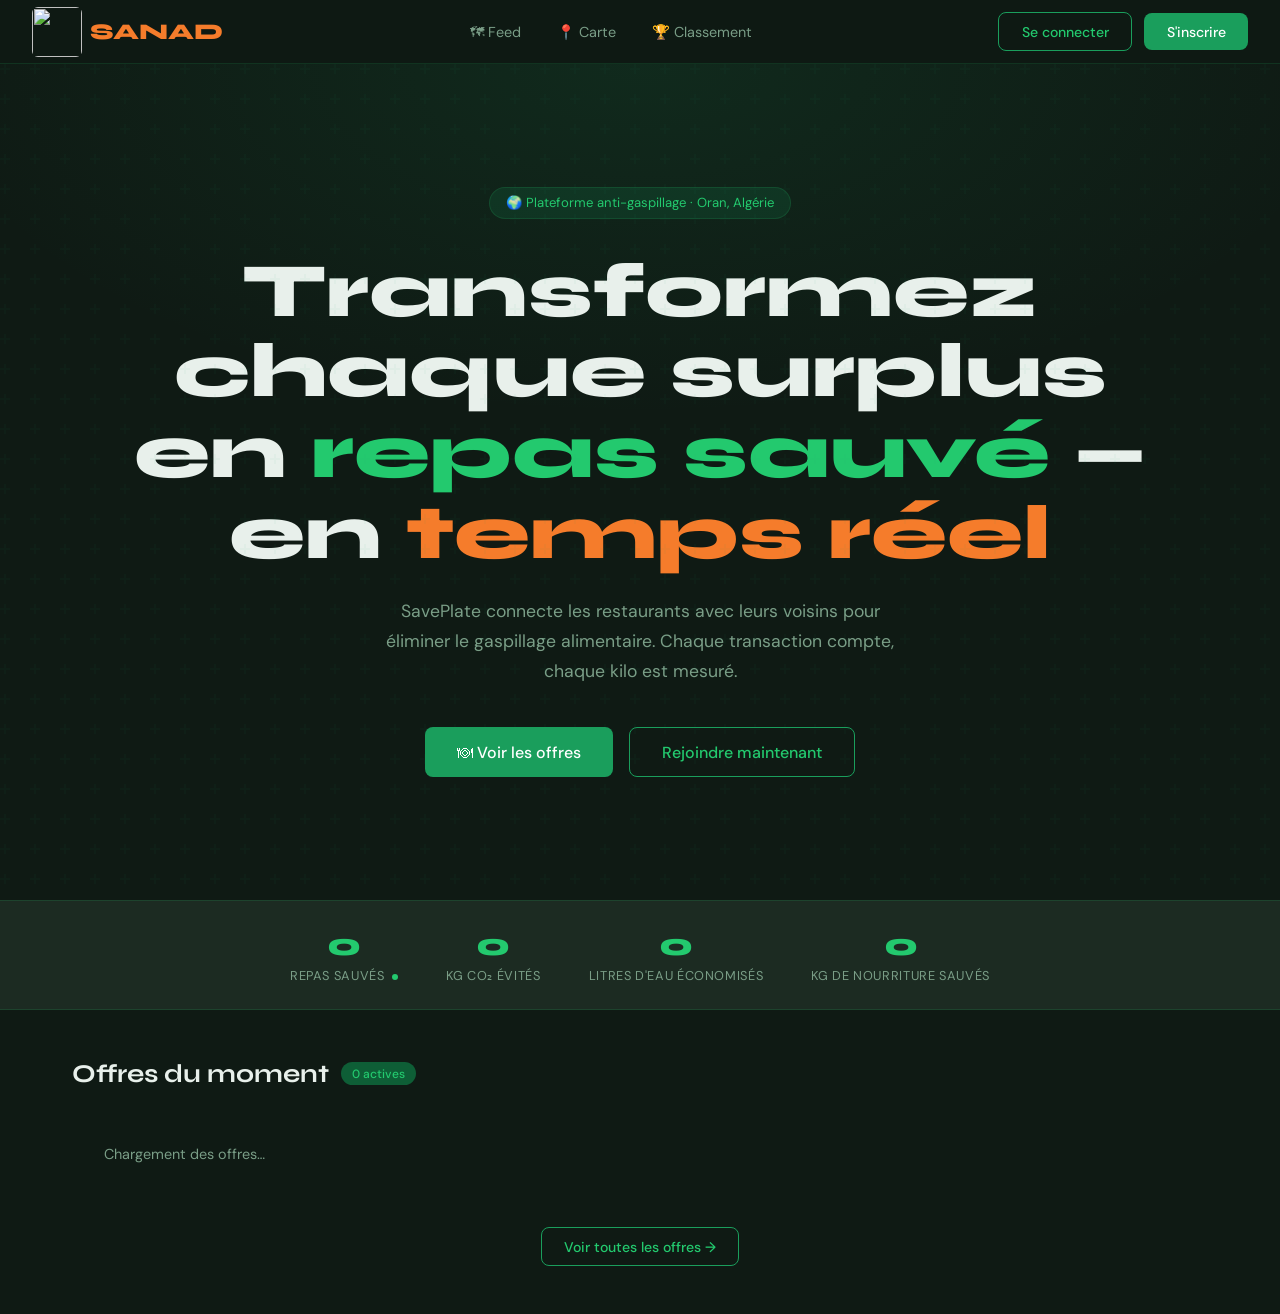
==== sanad front back/core/templates/index.html @ 3c90098c "Fixed login-page home-page reservations and identity" ====
<!DOCTYPE html>
<html lang="fr">
<head>
<meta charset="UTF-8">
<meta name="viewport" content="width=device-width, initial-scale=1.0">
<title>SANAD — Zéro Gaspillage Alimentaire</title>
<link rel="preconnect" href="https://fonts.googleapis.com">
<link href="https://fonts.googleapis.com/css2?family=Syne:wght@400;600;700;800&family=DM+Sans:ital,wght@0,300;0,400;0,500;1,300&display=swap" rel="stylesheet">
<link rel="stylesheet" href="https://unpkg.com/leaflet@1.9.4/dist/leaflet.css"/>
<script src="https://unpkg.com/leaflet@1.9.4/dist/leaflet.js"></script>

<script>
    // Force all fetch/API calls to point to Django's port instead of Live Server!
    const originalFetch = window.fetch;
    window.fetch = function(url, options) {
        if (typeof url === 'string' && url.includes(':5500')) {
            url = url.replace(':5500', ':8000');
        } else if (typeof url === 'string' && url.startsWith('/api/')) {
            url = `http://127.0.0.1:8000${url}`;
        }
        return originalFetch(url, options);
    };
</script>

<style>
:root {
  --green: #1a9e5c;
  --green-light: #23c96e;
  --green-dim: #0e5e36;
  --orange: #f57c2b;
  --orange-light: #ff9a47;
  --cream: #faf6f0;
  --dark: #0f1a14;
  --dark2: #162019;
  --card: #1c2b22;
  --card2: #223029;
  --border: rgba(35,201,110,0.15);
  --text: #e8f0eb;
  --text-dim: #7a9e87;
  --red: #e84d4d;
  --yellow: #f5c842;
  --radius: 14px;
  --shadow: 0 8px 32px rgba(0,0,0,0.35);
}

* { margin:0; padding:0; box-sizing:border-box; }
html { scroll-behavior:smooth; }
body {
  font-family: 'DM Sans', sans-serif;
  background: var(--dark);
  color: var(--text);
  min-height: 100vh;
  overflow-x: hidden;
}

/* ── LOADING ── */
#loading-screen {
  position:fixed; inset:0; background:var(--dark);
  display:flex; flex-direction:column; align-items:center; justify-content:center;
  z-index:9999; transition: opacity 0.5s;
}
.loading-logo { font-family:'Syne',sans-serif; font-size:3rem; font-weight:800; color:var(--green-light); margin-bottom:1rem; }
.loading-bar { width:200px; height:3px; background:var(--card2); border-radius:3px; overflow:hidden; }
.loading-fill { height:100%; background:var(--green-light); width:0; animation: loadfill 2s ease forwards; }
@keyframes loadfill { to { width:100%; } }

/* ── LAYOUT ── */
#app { display:flex; flex-direction:column; min-height:100vh; }
nav {
  position:sticky; top:0; z-index:100;
  background: rgba(15,26,20,0.92);
  backdrop-filter: blur(12px);
  border-bottom: 1px solid var(--border);
  padding: 0 2rem;
  display:flex; align-items:center; justify-content:space-between; height:64px;
}
.nav-logo { font-family:'Syne',sans-serif; font-size:1.4rem; font-weight:800; color:var(--green-light); display:flex; align-items:center; gap:.5rem; cursor:pointer; }
.nav-logo span { color:var(--orange); }
.nav-links { display:flex; gap:.25rem; }
.nav-link {
  padding:.5rem 1rem; border-radius:8px; cursor:pointer; font-size:.9rem;
  color:var(--text-dim); transition:all .2s; border:none; background:none;
  font-family:'DM Sans',sans-serif;
}
.nav-link:hover, .nav-link.active { background:var(--card); color:var(--text); }
.nav-actions { display:flex; gap:.75rem; align-items:center; }
.btn { padding:.6rem 1.4rem; border-radius:8px; cursor:pointer; font-size:.88rem; font-weight:500; border:none; transition:all .2s; font-family:'DM Sans',sans-serif; }
.btn-primary { background:var(--green); color:#fff; }
.btn-primary:hover { background:var(--green-light); transform:translateY(-1px); }
.btn-outline { background:transparent; color:var(--green-light); border:1.5px solid var(--green); }
.btn-outline:hover { background:var(--green); color:#fff; }
.btn-orange { background:var(--orange); color:#fff; }
.btn-orange:hover { background:var(--orange-light); }
.btn-danger { background:var(--red); color:#fff; }
.btn-sm { padding:.4rem .9rem; font-size:.82rem; }

main { flex:1; }
.page { display:none; }
.page.active { display:block; }

/* ── HERO ── */
.hero {
  min-height: calc(100vh - 64px);
  display:grid; place-items:center; text-align:center; padding:4rem 2rem;
  background: radial-gradient(ellipse 80% 60% at 50% 0%, rgba(26,158,92,0.12) 0%, transparent 70%);
  position:relative; overflow:hidden;
}
.hero::before {
  content:''; position:absolute; inset:0;
  background: url("data:image/svg+xml,%3Csvg width='60' height='60' viewBox='0 0 60 60' xmlns='http://www.w3.org/2000/svg'%3E%3Cg fill='none' fill-rule='evenodd'%3E%3Cg fill='%231a9e5c' fill-opacity='0.04'%3E%3Cpath d='M36 34v-4h-2v4h-4v2h4v4h2v-4h4v-2h-4zm0-30V0h-2v4h-4v2h4v4h2V6h4V4h-4zM6 34v-4H4v4H0v2h4v4h2v-4h4v-2H6zM6 4V0H4v4H0v2h4v4h2V6h4V4H6z'/%3E%3C/g%3E%3C/g%3E%3C/svg%3E");
}
.hero-badge {
  display:inline-flex; align-items:center; gap:.5rem;
  background:rgba(26,158,92,0.15); border:1px solid var(--border);
  padding:.4rem 1rem; border-radius:99px; font-size:.82rem; color:var(--green-light);
  margin-bottom:2rem; animation: fadeUp .6s ease;
}
.hero h1 {
  font-family:'Syne',sans-serif; font-size:clamp(2.5rem, 6vw, 5rem);
  font-weight:800; line-height:1.05; margin-bottom:1.5rem;
  animation: fadeUp .7s ease;
}
.hero h1 em { color:var(--green-light); font-style:normal; }
.hero h1 .orange { color:var(--orange); }
.hero p {
  font-size:1.1rem; color:var(--text-dim); max-width:520px; margin:0 auto 2.5rem;
  line-height:1.7; animation: fadeUp .8s ease;
}
.hero-cta { display:flex; gap:1rem; justify-content:center; flex-wrap:wrap; animation: fadeUp .9s ease; }

/* Impact counter strip */
.impact-strip {
  background:var(--card); border-top:1px solid var(--border); border-bottom:1px solid var(--border);
  padding:1.5rem 2rem; display:flex; justify-content:center; gap:3rem; flex-wrap:wrap;
}
.impact-item { text-align:center; }
.impact-num {
  font-family:'Syne',sans-serif; font-size:2rem; font-weight:800;
  color:var(--green-light); display:block;
  transition: all .4s ease;
}
.impact-label { font-size:.8rem; color:var(--text-dim); text-transform:uppercase; letter-spacing:.05em; }
.impact-item .live-dot {
  display:inline-block; width:6px; height:6px; border-radius:50%;
  background:var(--green-light); margin-left:4px; vertical-align:middle;
  animation: pulse 1.5s infinite;
}
@keyframes pulse { 0%,100%{opacity:1;transform:scale(1)} 50%{opacity:.4;transform:scale(1.5)} }

/* ── CARDS ── */
.section { padding:3rem 2rem; max-width:1200px; margin:0 auto; }
.section-title {
  font-family:'Syne',sans-serif; font-size:1.6rem; font-weight:700;
  margin-bottom:1.5rem; display:flex; align-items:center; gap:.75rem;
}
.section-title .badge {
  font-size:.75rem; background:var(--green-dim); color:var(--green-light);
  padding:.2rem .7rem; border-radius:99px; font-family:'DM Sans',sans-serif; font-weight:500;
}
.grid { display:grid; grid-template-columns: repeat(auto-fill, minmax(300px, 1fr)); gap:1.25rem; }

.offer-card {
  background:var(--card); border:1px solid var(--border); border-radius:var(--radius);
  overflow:hidden; transition:transform .2s, box-shadow .2s; cursor:pointer;
  position:relative;
}
.offer-card:hover { transform:translateY(-3px); box-shadow:var(--shadow); }
.offer-card-img {
  height:160px; background:linear-gradient(135deg, var(--green-dim), var(--dark2));
  display:flex; align-items:center; justify-content:center; font-size:3rem; position:relative;
}
.offer-card-img img { width:100%; height:100%; object-fit:cover; }
.discount-badge {
  position:absolute; top:10px; right:10px;
  background:var(--orange); color:#fff;
  font-family:'Syne',sans-serif; font-weight:700; font-size:.85rem;
  padding:.3rem .65rem; border-radius:8px;
}
.urgency-badge {
  position:absolute; top:10px; left:10px;
  background:rgba(15,26,20,.85); backdrop-filter:blur(8px);
  color:var(--yellow); font-size:.78rem; font-weight:500;
  padding:.25rem .6rem; border-radius:6px; display:flex; align-items:center; gap:.3rem;
}
.offer-card-body { padding:1rem; }
.offer-card-title { font-family:'Syne',sans-serif; font-size:1rem; font-weight:700; margin-bottom:.25rem; }
.offer-card-resto { font-size:.82rem; color:var(--text-dim); margin-bottom:.75rem; }
.offer-card-footer { display:flex; align-items:center; justify-content:space-between; }
.price-block { display:flex; align-items:baseline; gap:.5rem; }
.price-current { font-family:'Syne',sans-serif; font-size:1.2rem; font-weight:700; color:var(--green-light); }
.price-orig { font-size:.85rem; color:var(--text-dim); text-decoration:line-through; }
.qty-badge { font-size:.78rem; background:rgba(26,158,92,.15); color:var(--green-light); padding:.2rem .6rem; border-radius:6px; }

/* ── MAP ── */
#map-container { height:450px; border-radius:var(--radius); overflow:hidden; border:1px solid var(--border); }
#map { height:100%; }

/* ── FORMS ── */
.form-card {
  background:var(--card); border:1px solid var(--border); border-radius:var(--radius);
  padding:2rem; max-width:480px; margin:0 auto;
}
.form-title { font-family:'Syne',sans-serif; font-size:1.4rem; font-weight:700; margin-bottom:1.5rem; text-align:center; }
.form-group { margin-bottom:1.1rem; }
.form-group label { display:block; font-size:.85rem; color:var(--text-dim); margin-bottom:.4rem; font-weight:500; }
.form-group input, .form-group select, .form-group textarea {
  width:100%; padding:.75rem 1rem; border-radius:8px;
  background:var(--dark2); border:1.5px solid var(--border);
  color:var(--text); font-size:.9rem; font-family:'DM Sans',sans-serif;
  transition:border .2s; outline:none;
}
.form-group input:focus, .form-group select:focus, .form-group textarea:focus {
  border-color:var(--green);
}
.form-row { display:grid; grid-template-columns:1fr 1fr; gap:1rem; }
.form-tabs { display:flex; background:var(--dark2); border-radius:10px; padding:4px; margin-bottom:1.5rem; }
.form-tab { flex:1; text-align:center; padding:.6rem; border-radius:7px; cursor:pointer; font-size:.88rem; transition:all .2s; }
.form-tab.active { background:var(--green); color:#fff; font-weight:600; }
.form-error { color:var(--red); font-size:.82rem; margin-top:.4rem; }
.form-success { color:var(--green-light); font-size:.85rem; text-align:center; padding:.75rem; background:rgba(26,158,92,.1); border-radius:8px; margin-bottom:1rem; }

/* ── DASHBOARD ── */
.dashboard-grid { display:grid; grid-template-columns:280px 1fr; gap:1.5rem; max-width:1200px; margin:0 auto; padding:2rem; }
.sidebar { background:var(--card); border:1px solid var(--border); border-radius:var(--radius); padding:1.5rem; height:fit-content; display:flex; flex-direction:column; gap:.75rem; }
.sidebar-title { font-family:'Syne',sans-serif; font-size:1.1rem; font-weight:700; margin-bottom:1.25rem; }
.sidebar-nav { display:flex; flex-direction:column; gap:.25rem; }
.sidebar-item {
  padding:.65rem 1rem; border-radius:8px; cursor:pointer; font-size:.88rem;
  color:var(--text-dim); display:flex; align-items:center; gap:.75rem; transition:all .2s;
}
.sidebar-item:hover, .sidebar-item.active { background:rgba(26,158,92,.12); color:var(--green-light); }
.stat-grid { display:grid; grid-template-columns:repeat(2,1fr); gap:1rem; margin-bottom:1.5rem; }
.stat-card { background:var(--card); border:1px solid var(--border); border-radius:var(--radius); padding:1.25rem; }
.stat-val { font-family:'Syne',sans-serif; font-size:1.8rem; font-weight:800; color:var(--green-light); }
.stat-label { font-size:.82rem; color:var(--text-dim); margin-top:.25rem; }
.stat-card.orange .stat-val { color:var(--orange); }
.stat-card.yellow .stat-val { color:var(--yellow); }
.stat-card.red .stat-val { color:var(--red); }

/* Tables */
.table-wrap { background:var(--card); border:1px solid var(--border); border-radius:var(--radius); overflow:hidden; }
table { width:100%; border-collapse:collapse; }
th { padding:.85rem 1rem; text-align:left; font-size:.8rem; text-transform:uppercase; letter-spacing:.06em; color:var(--text-dim); background:var(--card2); border-bottom:1px solid var(--border); font-weight:600; }
td { padding:.85rem 1rem; font-size:.9rem; border-bottom:1px solid rgba(255,255,255,.04); }
tr:last-child td { border:none; }
tr:hover td { background:rgba(255,255,255,.02); }

/* Predictions */
.prediction-card { background:var(--card2); border:1px solid var(--border); border-radius:10px; padding:1rem; display:flex; align-items:center; gap:1rem; margin-bottom:.75rem; }
.risk-badge { padding:.3rem .75rem; border-radius:99px; font-size:.78rem; font-weight:600; text-transform:uppercase; letter-spacing:.04em; }
.risk-high { background:rgba(232,77,77,.2); color:var(--red); }
.risk-medium { background:rgba(245,200,66,.15); color:var(--yellow); }
.risk-low { background:rgba(26,158,92,.15); color:var(--green-light); }

/* Progress bars */
.progress-bar { height:6px; background:var(--dark2); border-radius:3px; overflow:hidden; }
.progress-fill { height:100%; background:var(--green); border-radius:3px; transition:width .5s ease; }
.progress-fill.orange { background:var(--orange); }

/* Toast */
.toast-container { position:fixed; bottom:2rem; right:2rem; z-index:9998; display:flex; flex-direction:column; gap:.5rem; }
.toast {
  background:var(--card2); border:1px solid var(--border); border-radius:10px;
  padding:.85rem 1.25rem; display:flex; align-items:center; gap:.75rem;
  font-size:.88rem; min-width:280px; box-shadow:var(--shadow);
  animation: slideIn .3s ease;
}
.toast.success { border-color:rgba(26,158,92,.4); }
.toast.error { border-color:rgba(232,77,77,.4); }
.toast-icon { font-size:1.1rem; }
@keyframes slideIn { from{transform:translateX(100%);opacity:0} to{transform:translateX(0);opacity:1} }

/* Status chips */
.chip { display:inline-block; padding:.2rem .65rem; border-radius:99px; font-size:.78rem; font-weight:600; }
.chip-active { background:rgba(26,158,92,.2); color:var(--green-light); }
.chip-saved { background:rgba(35,201,110,.15); color:#5ef59a; }
.chip-expired { background:rgba(232,77,77,.15); color:var(--red); }
.chip-reserved { background:rgba(245,200,66,.15); color:var(--yellow); }

/* Leaderboard */
.leader-row { display:flex; align-items:center; gap:1rem; padding:.85rem 1rem; border-bottom:1px solid rgba(255,255,255,.04); }
.leader-rank { font-family:'Syne',sans-serif; font-size:1.3rem; font-weight:800; width:36px; text-align:center; color:var(--text-dim); }
.leader-rank.gold { color:#ffd700; }
.leader-rank.silver { color:#c0c0c0; }
.leader-rank.bronze { color:#cd7f32; }
.leader-info { flex:1; }
.leader-name { font-weight:600; font-size:.92rem; }
.leader-cuisine { font-size:.8rem; color:var(--text-dim); }
.leader-meals { font-family:'Syne',sans-serif; font-weight:700; color:var(--green-light); }

/* Modals */
.modal-overlay {
  position:fixed; inset:0; background:rgba(0,0,0,.7); backdrop-filter:blur(4px);
  z-index:500; display:none; place-items:center;
}
.modal-overlay.open { display:grid; }
.modal {
  background:var(--card); border:1px solid var(--border); border-radius:var(--radius);
  padding:2rem; max-width:500px; width:90%; max-height:90vh; overflow-y:auto;
  animation: fadeUp .25s ease;
}
.modal-header { display:flex; align-items:center; justify-content:space-between; margin-bottom:1.5rem; }
.modal-title { font-family:'Syne',sans-serif; font-size:1.2rem; font-weight:700; }
.modal-close { background:none; border:none; color:var(--text-dim); cursor:pointer; font-size:1.3rem; line-height:1; }

@keyframes fadeUp { from{opacity:0;transform:translateY(16px)} to{opacity:1;transform:translateY(0)} }

/* Responsive */
@media(max-width:768px) {
  .dashboard-grid { grid-template-columns:1fr; }
  .sidebar { display:none; }
  .form-row { grid-template-columns:1fr; }
  .impact-strip { gap:1.5rem; }
  nav { padding:0 1rem; }
  .nav-links { display:none; }
}

/* Scrollbar */
::-webkit-scrollbar { width:6px; }
::-webkit-scrollbar-track { background:var(--dark2); }
::-webkit-scrollbar-thumb { background:var(--card2); border-radius:3px; }
</style>
</head>
<body>

<!-- Loading -->
<div id="loading-screen">
  <div class="loading-logo" style="display:flex;flex-direction:column;align-items:center;gap:.75rem;">
  <img src="/static/images/logo.png" style="height:150px;width:150px;object-fit:contain;border-radius:16px;">
  <span style="color:var(--orange)">S A N A D</span>
  </div>
  <p style="color:var(--text-dim);margin-bottom:1.5rem;font-size:.9rem;">Chargement de la plateforme…</p>
  <div class="loading-bar"><div class="loading-fill"></div></div>
</div>

<!-- Toast container -->
<div class="toast-container" id="toasts"></div>

<!-- Modals -->
<div class="modal-overlay" id="offer-modal">
  <div class="modal">
    <div class="modal-header">
      <span class="modal-title" id="modal-offer-title">Détail de l'offre</span>
      <button class="modal-close" onclick="closeModal('offer-modal')">✕</button>
    </div>
    <div id="modal-offer-body"></div>
  </div>
</div>

<div id="app">
<nav>
  <div class="nav-logo" onclick="showPage('home')">
  <img src="/static/images/logo.png" style="height:50px;width:50px;object-fit:contain;border-radius:6px;">
    <span>SANAD</span>
  </div>
  <div class="nav-links">
    <button class="nav-link" onclick="showPage('feed')">🗺 Feed</button>
    <button class="nav-link" onclick="showPage('map-page')">📍 Carte</button>
    <button class="nav-link" onclick="showPage('leaderboard-page')">🏆 Classement</button>
  </div>
  <div class="nav-actions" id="nav-actions">
    <button class="btn btn-outline" onclick="showPage('auth')">Se connecter</button>
    <button class="btn btn-primary" onclick="showPage('auth')">S'inscrire</button>
  </div>
</nav>

<main>

<!-- HOME -->
<div class="page active" id="page-home">
  <section class="hero">
    <div>
      <div class="hero-badge">🌍 Plateforme anti-gaspillage · Oran, Algérie</div>
      <h1>Transformez chaque surplus<br>en <em>repas sauvé</em> —<br>en <span class="orange">temps réel</span></h1>
      <p>SavePlate connecte les restaurants avec leurs voisins pour éliminer le gaspillage alimentaire. Chaque transaction compte, chaque kilo est mesuré.</p>
      <div class="hero-cta">
        <button class="btn btn-primary" style="padding:.85rem 2rem;font-size:1rem" onclick="showPage('feed')">🍽 Voir les offres</button>
        <button class="btn btn-outline" style="padding:.85rem 2rem;font-size:1rem" onclick="showPage('auth')">Rejoindre maintenant</button>
      </div>
    </div>
  </section>

  <div class="impact-strip">
    <div class="impact-item">
      <span class="impact-num" id="hero-meals">0</span>
      <span class="impact-label">Repas sauvés <span class="live-dot"></span></span>
    </div>
    <div class="impact-item">
      <span class="impact-num" id="hero-co2">0</span>
      <span class="impact-label">kg CO₂ évités</span>
    </div>
    <div class="impact-item">
      <span class="impact-num" id="hero-water">0</span>
      <span class="impact-label">Litres d'eau économisés</span>
    </div>
    <div class="impact-item">
      <span class="impact-num" id="hero-kg">0</span>
      <span class="impact-label">kg de nourriture sauvés</span>
    </div>
  </div>

  <div class="section">
    <div class="section-title">Offres du moment <span class="badge" id="active-count">0 actives</span></div>
    <div class="grid" id="home-offers-grid">
      <div style="color:var(--text-dim);font-size:.9rem;padding:2rem">Chargement des offres…</div>
    </div>
    <div style="text-align:center;margin-top:2rem">
      <button class="btn btn-outline" onclick="showPage('feed')">Voir toutes les offres →</button>
    </div>
  </div>
</div>

<!-- FEED -->
<div class="page" id="page-feed">
  <div class="section">
    <div class="section-title">🍽 Offres disponibles <span class="badge" id="feed-count">…</span></div>
    <div style="display:flex;gap:1rem;margin-bottom:1.5rem;flex-wrap:wrap">
      <select id="filter-category" class="form-group" style="flex:1;min-width:160px;padding:.6rem 1rem;background:var(--card);border:1px solid var(--border);color:var(--text);border-radius:8px;font-family:'DM Sans',sans-serif" onchange="loadFeed()">
        <option value="">Toutes catégories</option>
        <option>Traditionnel</option>
        <option>Italien</option>
        <option>Fast Food</option>
        <option>Boulangerie</option>
        <option>Vegetarien</option>
      </select>
      <button class="btn btn-outline btn-sm" onclick="loadFeed()">🔄 Actualiser</button>
    </div>
    <div class="grid" id="feed-grid">
      <div style="color:var(--text-dim);padding:2rem">Chargement…</div>
    </div>
  </div>
</div>

<!-- MAP -->
<div class="page" id="page-map-page">
  <div class="section">
    <div class="section-title">📍 Carte des offres en direct</div>
    <div id="map-container"><div id="map"></div></div>
    <p style="color:var(--text-dim);font-size:.82rem;margin-top:.75rem">Cliquez sur un marqueur pour voir les détails de l'offre.</p>
  </div>
</div>

<!-- AUTH -->
<div class="page" id="page-auth">
  <div class="section" style="padding-top:4rem">
    <div class="form-card">
      <div class="form-title">Bienvenue sur SavePlate 🍃</div>
      <div class="form-tabs">
        <div class="form-tab active" id="tab-login" onclick="switchAuthTab('login')">Se connecter</div>
        <div class="form-tab" id="tab-register" onclick="switchAuthTab('register')">S'inscrire</div>
      </div>

      <!-- Login -->
      <div id="auth-login">
        <div id="login-success" class="form-success" style="display:none"></div>
        <div class="form-group">
          <label>Nom d'utilisateur</label>
          <input type="text" id="login-username" placeholder="demo_consumer">
        </div>
        <div class="form-group">
          <label>Mot de passe</label>
          <input type="password" id="login-password" placeholder="••••••••">
        </div>
        <div id="login-error" class="form-error" style="display:none"></div>
        <button class="btn btn-primary" style="width:100%;padding:.85rem;margin-top:.5rem" onclick="doLogin()">Se connecter</button>
        <p style="text-align:center;color:var(--text-dim);font-size:.8rem;margin-top:1rem">
          Démo: <code style="color:var(--green-light)">demo_consumer</code> / <code style="color:var(--green-light)">demo1234</code><br>
          Restaurant: <code style="color:var(--orange)">demo_restaurant</code> / <code style="color:var(--orange)">demo1234</code>
        </p>
      </div>

      <!-- Register -->
      <div id="auth-register" style="display:none">
        <div class="form-tabs" style="margin-bottom:1rem">
          <div class="form-tab active" id="role-consumer" onclick="switchRole('consumer')">🧑 Consommateur</div>
          <div class="form-tab" id="role-restaurant" onclick="switchRole('restaurant')">🏪 Restaurant</div>
        </div>
        <div class="form-row">
          <div class="form-group"><label>Nom d'utilisateur</label><input type="text" id="reg-username"></div>
          <div class="form-group"><label>Email</label><input type="email" id="reg-email"></div>
        </div>
        <div class="form-group"><label>Mot de passe</label><input type="password" id="reg-password"></div>
        <div id="restaurant-fields" style="display:none">
          <div class="form-group"><label>Nom du restaurant</label><input type="text" id="reg-resto-name"></div>
          <div class="form-group"><label>Adresse</label><input type="text" id="reg-address"></div>
          <div class="form-group">
            <label>Type de cuisine</label>
            <select id="reg-cuisine">
              <option>Algérien</option><option>Traditionnel</option><option>Fast Food</option>
              <option>Boulangerie</option><option>Italien</option><option>Fusion</option>
            </select>
          </div>
        </div>
        <div id="reg-error" class="form-error" style="display:none"></div>
        <button class="btn btn-primary" style="width:100%;padding:.85rem;margin-top:.5rem" onclick="doRegister()">Créer mon compte</button>
      </div>
    </div>
  </div>
</div>

<!-- DASHBOARD (shared, content changes by role) -->
<div class="page" id="page-dashboard">
  <div class="dashboard-grid">
    <div class="sidebar">
      <div class="sidebar-title" id="sidebar-user-name">Mon espace</div>
      <div id="sidebar-role-badge" style="font-size:.78rem;color:var(--text-dim);margin-bottom:1.25rem"></div>
      <nav class="sidebar-nav" id="sidebar-nav" style="background:var(--card2);border-radius:10px;padding:.5rem;margin-bottom:.75rem;"></nav>
      <button class="btn btn-outline btn-sm" style="width:100%; margin-top:.5rem" onclick="doLogout()">Se déconnecter</button>
    </div>
    <div id="dashboard-content"></div>
  </div>
</div>

<!-- LEADERBOARD -->
<div class="page" id="page-leaderboard-page">
  <div class="section">
    <div class="section-title">🏆 Classement des restaurants</div>
    <p style="color:var(--text-dim);margin-bottom:1.5rem;font-size:.9rem">Les restaurants qui sauvent le plus de repas cette semaine.</p>
    <div class="table-wrap" id="leaderboard-list">
      <div style="padding:2rem;color:var(--text-dim)">Chargement…</div>
    </div>
  </div>
</div>

</main>
</div>

<script>
// ── State ────────────────────────────────────────────────────────────
const API = '/api';
let state = {
  token: localStorage.getItem('sp_token'),
  user: (() => { try { return JSON.parse(localStorage.getItem('sp_user') || 'null'); } catch(e) { localStorage.removeItem('sp_user'); return null; } })(),
  offers: [],
  map: null,
  ws_impact: null,
  currentDashboardSection: null,
};

// ── Init ─────────────────────────────────────────────────────────────
window.addEventListener('DOMContentLoaded', async () => {
  setTimeout(() => {
    document.getElementById('loading-screen').style.opacity = '0';
    setTimeout(() => document.getElementById('loading-screen').remove(), 500);
  }, 1400);

  await seedIfNeeded();
  await loadGlobalImpact();
  await loadHomeOffers();
  connectWebSocket();
  updateNavForAuth();

  if (state.token && state.user) {
    updateNavForAuth();
  }
});

async function seedIfNeeded() {
  try {
    const r = await fetch(`${API}/seed/`, {method:'POST'});
  } catch(e) {}
}

// ── Routing ──────────────────────────────────────────────────────────
function showPage(name) {
  document.querySelectorAll('.page').forEach(p => p.classList.remove('active'));
  document.querySelectorAll('.nav-link').forEach(l => l.classList.remove('active'));
  document.getElementById(`page-${name}`).classList.add('active');
  const btn = document.querySelector(`.nav-link[onclick*="${name}"]`);
  if (btn) btn.classList.add('active');

  if (name === 'feed') loadFeed();
  if (name === 'map-page') initMap();
  if (name === 'leaderboard-page') loadLeaderboard();
  if (name === 'dashboard') {
    if (!state.token) { showPage('auth'); return; }
    loadDashboard();
  }
  window.scrollTo(0,0);
}

// ── API helpers ──────────────────────────────────────────────────────
async function apiFetch(endpoint, opts={}) {
  const headers = {'Content-Type':'application/json'};
  if (state.token) headers['Authorization'] = `Bearer ${state.token}`;
  const res = await fetch(`${API}${endpoint}`, {headers, ...opts});
  if (res.status === 401) { doLogout(); return null; }
  return res;
}

// ── Auth ─────────────────────────────────────────────────────────────
let currentRole = 'consumer';
function switchAuthTab(tab) {
  document.getElementById('auth-login').style.display = tab==='login' ? 'block' : 'none';
  document.getElementById('auth-register').style.display = tab==='register' ? 'block' : 'none';
  document.getElementById('tab-login').className = 'form-tab' + (tab==='login' ? ' active' : '');
  document.getElementById('tab-register').className = 'form-tab' + (tab==='register' ? ' active' : '');
}
function switchRole(role) {
  currentRole = role;
  document.getElementById('role-consumer').className = 'form-tab' + (role==='consumer' ? ' active' : '');
  document.getElementById('role-restaurant').className = 'form-tab' + (role==='restaurant' ? ' active' : '');
  document.getElementById('restaurant-fields').style.display = role==='restaurant' ? 'block' : 'none';
}

async function doLogin() {
  const username = document.getElementById('login-username').value;
  const password = document.getElementById('login-password').value;
  const err = document.getElementById('login-error');
  err.style.display = 'none';
  try {
    const res = await fetch(`${API}/auth/login/`, {
      method:'POST', headers:{'Content-Type':'application/json'},
      body: JSON.stringify({username, password})
    });
    const data = await res.json();
    if (!res.ok) { err.textContent = data.error || 'Identifiants incorrects'; err.style.display='block'; return; }
    state.token = data.access;
    state.user = data.user;
    localStorage.setItem('sp_token', data.access);
    localStorage.setItem('sp_user', JSON.stringify(data.user));
    updateNavForAuth();
    toast('Bienvenue, ' + data.user.username + '! 🎉', 'success');
    showPage('dashboard');
  } catch(e) {
    err.textContent = 'Erreur de connexion'; err.style.display='block';
  }
}

async function doRegister() {
  const body = {
    username: document.getElementById('reg-username').value,
    email: document.getElementById('reg-email').value,
    password: document.getElementById('reg-password').value,
    role: currentRole,
  };
  if (currentRole === 'restaurant') {
    body.restaurant_name = document.getElementById('reg-resto-name').value;
    body.address = document.getElementById('reg-address').value;
    body.cuisine_type = document.getElementById('reg-cuisine').value;
    body.lat = 35.6976; body.lng = -0.6337;
  }
  const err = document.getElementById('reg-error');
  try {
    const res = await fetch(`${API}/auth/register/`, {
      method:'POST', headers:{'Content-Type':'application/json'},
      body: JSON.stringify(body)
    });
    const data = await res.json();
    if (!res.ok) {
      const msgs = Object.values(data).flat().join(' ');
      err.textContent = msgs; err.style.display='block'; return;
    }
    state.token = data.access; state.user = data.user;
    localStorage.setItem('sp_token', data.access);
    localStorage.setItem('sp_user', JSON.stringify(data.user));
    updateNavForAuth();
    toast('Compte créé avec succès! 🎉', 'success');
    showPage('dashboard');
  } catch(e) { err.textContent = 'Erreur serveur'; err.style.display='block'; }
}

function doLogout() {
  state.token = null; state.user = null;
  localStorage.removeItem('sp_token'); localStorage.removeItem('sp_user');
  updateNavForAuth();
  showPage('home');
  toast('Déconnecté', 'success');
}

function updateNavForAuth() {
  const actions = document.getElementById('nav-actions');
  if (state.user) {
    const role_icon = state.user.role === 'restaurant' ? '🏪' : '🧑';
    actions.innerHTML = `
      <span style="color:var(--text-dim);font-size:.85rem">${role_icon} ${state.user.username}</span>
      <button class="btn btn-primary btn-sm" onclick="showPage('dashboard')">Tableau de bord</button>
    `;
  } else {
    actions.innerHTML = `
      <button class="btn btn-outline" onclick="showPage('auth')">Se connecter</button>
      <button class="btn btn-primary" onclick="showPage('auth')">S'inscrire</button>
    `;
  }
}

// ── Offers / Feed ────────────────────────────────────────────────────
async function loadFeed() {
  const cat = document.getElementById('filter-category')?.value || '';
  const url = cat ? `${API}/offers/?category=${cat}` : `${API}/offers/`;
  const res = await fetch(url);
  const offers = await res.json();
  state.offers = offers;
  const count = document.getElementById('feed-count');
  if (count) count.textContent = `${offers.length} actives`;
  renderOfferGrid('feed-grid', offers);
}

async function loadHomeOffers() {
  const res = await fetch(`${API}/offers/`);
  const offers = await res.json();
  state.offers = offers;
  const c = document.getElementById('active-count');
  if (c) c.textContent = `${offers.length} actives`;
  renderOfferGrid('home-offers-grid', offers.slice(0,6));
}

function renderOfferGrid(containerId, offers) {
  const grid = document.getElementById(containerId);
  if (!grid) return;
  if (!offers.length) {
    grid.innerHTML = '<div style="color:var(--text-dim);padding:2rem;grid-column:1/-1">Aucune offre disponible pour le moment.</div>';
    return;
  }
  grid.innerHTML = offers.map(o => offerCard(o)).join('');
}

function offerCard(o) {
  const emoji = categoryEmoji(o.category);
  const urgency = o.minutes_left <= 60 ? `⏰ ${o.minutes_left}min restant` : `⏱ ${Math.floor(o.minutes_left/60)}h restant`;
  const urgencyClass = o.minutes_left <= 60 ? 'style="color:var(--red)"' : '';
  return `<div class="offer-card" onclick="openOfferModal(${o.id})">
    <div class="offer-card-img">
      ${o.photo_url ? `<img src="${o.photo_url}" alt="${o.title}">` : `<span>${emoji}</span>`}
      ${o.discount_percent > 0 ? `<div class="discount-badge">-${o.discount_percent}%</div>` : ''}
      <div class="urgency-badge" ${urgencyClass}>${urgency}</div>
    </div>
    <div class="offer-card-body">
      <div class="offer-card-title">${o.title}</div>
      <div class="offer-card-resto">📍 ${o.restaurant_name}</div>
      <div class="offer-card-footer">
        <div class="price-block">
          <span class="price-current">${o.current_price} DZD</span>
          ${o.original_price != o.current_price ? `<span class="price-orig">${o.original_price} DZD</span>` : ''}
        </div>
        <span class="qty-badge">${o.quantity_remaining} restants</span>
      </div>
    </div>
  </div>`;
}

function categoryEmoji(cat) {
  const map = {'Traditionnel':'🫕','Italien':'🍕','Fast Food':'🍔','Boulangerie':'🥐','Vegetarien':'🥗','Fusion':'🍜'};
  return map[cat] || '🍽';
}

async function openOfferModal(id) {
  const offer = state.offers.find(o => o.id === id) || await (await fetch(`${API}/offers/${id}/`)).json();
  document.getElementById('modal-offer-title').textContent = offer.title;
  const body = document.getElementById('modal-offer-body');
  body.innerHTML = `
    <div style="background:var(--dark2);border-radius:10px;padding:1.5rem;margin-bottom:1rem">
      <div style="font-size:3rem;text-align:center;margin-bottom:.75rem">${categoryEmoji(offer.category)}</div>
      <p style="color:var(--text-dim);font-size:.9rem;line-height:1.6">${offer.description || 'Surplus frais du jour'}</p>
    </div>
    <div style="display:grid;grid-template-columns:1fr 1fr;gap:.75rem;margin-bottom:1.25rem">
      <div style="background:var(--card2);border-radius:8px;padding:.85rem;text-align:center">
        <div style="font-family:'Syne',sans-serif;font-size:1.4rem;font-weight:700;color:var(--green-light)">${offer.current_price} DZD</div>
        <div style="font-size:.78rem;color:var(--text-dim)">Prix actuel</div>
      </div>
      <div style="background:var(--card2);border-radius:8px;padding:.85rem;text-align:center">
        <div style="font-family:'Syne',sans-serif;font-size:1.4rem;font-weight:700;color:var(--orange)">${offer.discount_percent}% off</div>
        <div style="font-size:.78rem;color:var(--text-dim)">Réduction</div>
      </div>
    </div>
    <div style="display:flex;justify-content:space-between;margin-bottom:1.25rem;font-size:.88rem">
      <span style="color:var(--text-dim)">📍 ${offer.restaurant_name}</span>
      <span style="color:var(--text-dim)">🕐 ${offer.minutes_left} min restants</span>
    </div>
    <div style="background:rgba(26,158,92,.08);border:1px solid var(--border);border-radius:8px;padding:.85rem;margin-bottom:1.25rem;font-size:.82rem">
      🌍 En réservant cette offre, vous éviterez <strong style="color:var(--green-light)">~1.25 kg CO₂</strong> et économiserez <strong style="color:var(--green-light)">~1000 litres d'eau</strong>
    </div>
    ${state.token && state.user?.role === 'consumer' ? `<button class="btn btn-primary" style="width:100%;padding:.85rem" onclick="reserveOffer(${offer.id})">🍽 Réserver maintenant</button>` : state.token ? '<p style="color:var(--text-dim);font-size:.85rem;text-align:center">Seuls les consommateurs peuvent réserver.</p>' : '<button class="btn btn-outline" style="width:100%" onclick="showPage(\'auth\')">Se connecter pour réserver</button>'}
  `;
  document.getElementById('offer-modal').classList.add('open');
}

async function reserveOffer(offerId) {
  const res = await apiFetch('/reservations/', {
    method:'POST',
    body: JSON.stringify({offer: offerId, quantity:1})
  });
  if (!res) return;
  if (res.ok) {
    closeModal('offer-modal');
    toast('🎉 Réservation confirmée! Impact enregistré.', 'success');
    await loadGlobalImpact();
    await loadHomeOffers();
    loadFeed();
  } else {
    const d = await res.json();
    toast(d.detail || 'Erreur lors de la réservation', 'error');
  }
}

function closeModal(id) { document.getElementById(id).classList.remove('open'); }

// ── Map ───────────────────────────────────────────────────────────────
function initMap() {
  if (state.map) {
    state.map.invalidateSize();
    refreshMapMarkers();
    return;
  }
  state.map = L.map('map').setView([35.6976, -0.6337], 14);
  L.tileLayer('https://{s}.tile.openstreetmap.org/{z}/{x}/{y}.png', {
    attribution:'© OpenStreetMap', maxZoom:19
  }).addTo(state.map);
  refreshMapMarkers();
}

function refreshMapMarkers() {
  if (!state.map) return;
  state.map.eachLayer(l => { if(l instanceof L.Marker) state.map.removeLayer(l); });
  const offers = state.offers.length ? state.offers : [];
  if (!offers.length) { loadFeed().then(refreshMapMarkers); return; }
  offers.forEach(o => {
    if (!o.restaurant_lat) return;
    const marker = L.circleMarker([o.restaurant_lat, o.restaurant_lng], {
      radius:10, fillColor:'#23c96e', color:'#0e5e36', weight:2,
      opacity:1, fillOpacity:0.85
    }).addTo(state.map);
    marker.bindPopup(`
      <div style="font-family:'DM Sans',sans-serif;min-width:180px">
        <strong>${o.title}</strong><br>
        <span style="color:#1a9e5c;font-size:.85rem">${o.restaurant_name}</span><br>
        <span style="font-size:.82rem">${o.current_price} DZD · ${o.minutes_left}min restants</span><br>
        <button onclick="openOfferModal(${o.id})" style="margin-top:6px;background:#1a9e5c;color:#fff;border:none;padding:4px 10px;border-radius:5px;cursor:pointer;font-size:.8rem">Voir l'offre</button>
      </div>
    `);
  });
}

// ── Impact ────────────────────────────────────────────────────────────
async function loadGlobalImpact() {
  try {
    const res = await fetch(`${API}/impact/`);
    const data = await res.json();
    animateCount('hero-meals', data.meals_saved);
    animateCount('hero-co2', data.co2_saved_kg);
    animateCount('hero-water', data.water_saved_liters);
    animateCount('hero-kg', data.kg_saved);
    // Update dashboard if open
    const dm = document.getElementById('dash-global-meals');
    if (dm) dm.textContent = data.meals_saved;
  } catch(e) {}
}

function animateCount(id, target) {
  const el = document.getElementById(id);
  if (!el) return;
  const start = parseFloat(el.textContent) || 0;
  const end = parseFloat(target) || 0;
  const dur = 800;
  const t0 = performance.now();
  function tick(t) {
    const p = Math.min((t - t0) / dur, 1);
    const val = start + (end - start) * p;
    el.textContent = val % 1 !== 0 ? val.toFixed(1) : Math.round(val);
    if (p < 1) requestAnimationFrame(tick);
  }
  requestAnimationFrame(tick);
}

// ── WebSocket ─────────────────────────────────────────────────────────
function connectWebSocket() {
  const wsProto = location.protocol === 'https:' ? 'wss' : 'ws';
  try {
    const ws = new WebSocket(`${wsProto}://${location.host}/ws/impact/`);
    ws.onmessage = e => {
      const msg = JSON.parse(e.data);
      if (msg.type === 'stats') {
        animateCount('hero-meals', msg.data.meals_saved);
        animateCount('hero-co2', msg.data.co2_saved_kg);
        animateCount('hero-water', msg.data.water_saved_liters);
        animateCount('hero-kg', msg.data.kg_saved);
      }
    };
    ws.onerror = () => {};
    state.ws_impact = ws;
  } catch(e) {}
}

// ── Dashboard ─────────────────────────────────────────────────────────
async function loadDashboard() {
  const user = state.user;
  const sn = document.getElementById('sidebar-user-name');
  const srb = document.getElementById('sidebar-role-badge');
  sn.textContent = user.username;
  srb.textContent = user.role === 'restaurant' ? '🏪 Restaurant' : '🧑 Consommateur';

  if (user.role === 'restaurant') {
    buildRestaurantSidebar();
    await showDashboardSection('overview');
  } else {
    buildConsumerSidebar();
    await showDashboardSection('my-reservations');
  }
}

function buildRestaurantSidebar() {
  document.getElementById('sidebar-nav').innerHTML = `
    <div class="sidebar-item active" onclick="showDashboardSection('overview')">📊 Vue d'ensemble</div>
    <div class="sidebar-item" onclick="showDashboardSection('new-offer')">➕ Publier une offre</div>
    <div class="sidebar-item" onclick="showDashboardSection('my-offers')">📋 Mes offres</div>
    <div class="sidebar-item" onclick="showDashboardSection('predictions')">🤖 Prédictions IA</div>
    <div class="sidebar-item" onclick="showDashboardSection('impact')">🌍 Mon impact</div>
  `;
}
function buildConsumerSidebar() {
  document.getElementById('sidebar-nav').innerHTML = `
    <div class="sidebar-item active" onclick="showDashboardSection('my-reservations')">📦 Mes réservations</div>
    <div class="sidebar-item" onclick="showPage('feed')">🍽 Voir les offres</div>
    <div class="sidebar-item" onclick="showPage('leaderboard-page')">🏆 Classement</div>
  `;
}

async function showDashboardSection(section) {
  state.currentDashboardSection = section;
  document.querySelectorAll('.sidebar-item').forEach(i => i.classList.remove('active'));
  const matching = Array.from(document.querySelectorAll('.sidebar-item')).find(i => i.getAttribute('onclick')?.includes(section));
  if (matching) matching.classList.add('active');

  const content = document.getElementById('dashboard-content');
  content.innerHTML = '<div style="padding:2rem;color:var(--text-dim)">Chargement…</div>';

  if (section === 'overview') await renderOverview(content);
  else if (section === 'new-offer') renderNewOffer(content);
  else if (section === 'my-offers') await renderMyOffers(content);
  else if (section === 'predictions') await renderPredictions(content);
  else if (section === 'impact') await renderImpact(content);
  else if (section === 'my-reservations') await renderMyReservations(content);
}

async function renderOverview(el) {
  const res = await apiFetch('/dashboard/');
  if (!res) return;
  const data = await res.json();
  const s = data.stats;
  el.innerHTML = `
    <div>
      <h2 style="font-family:'Syne',sans-serif;font-size:1.3rem;margin-bottom:1.25rem">Vue d'ensemble</h2>
      <div class="stat-grid">
        <div class="stat-card"><div class="stat-val">${s.active_offers}</div><div class="stat-label">Offres actives</div></div>
        <div class="stat-card orange"><div class="stat-val">${s.save_rate}%</div><div class="stat-label">Taux de sauvetage</div></div>
        <div class="stat-card"><div class="stat-val">${s.meals_saved}</div><div class="stat-label">Repas sauvés</div></div>
        <div class="stat-card yellow"><div class="stat-val">${s.co2_saved_kg} kg</div><div class="stat-label">CO₂ évité</div></div>
      </div>
      <div style="background:var(--card);border:1px solid var(--border);border-radius:var(--radius);padding:1.25rem;margin-bottom:1.25rem">
        <h3 style="font-size:.9rem;margin-bottom:1rem;color:var(--text-dim)">TAUX DE SAUVETAGE</h3>
        <div style="display:flex;justify-content:space-between;font-size:.82rem;margin-bottom:.4rem">
          <span>Offres sauvées vs expirées</span>
          <span>${s.save_rate}%</span>
        </div>
        <div class="progress-bar"><div class="progress-fill" style="width:${s.save_rate}%"></div></div>
      </div>
      <div class="table-wrap">
        <table>
          <thead><tr><th>Offre</th><th>Statut</th><th>Quantité</th><th>Prix</th></tr></thead>
          <tbody>
            ${data.recent_offers.map(o => `
              <tr>
                <td><strong>${o.title}</strong></td>
                <td><span class="chip chip-${o.status}">${o.status}</span></td>
                <td>${o.quantity_remaining}/${o.quantity_total}</td>
                <td>${o.current_price} DZD</td>
              </tr>
            `).join('') || '<tr><td colspan="4" style="color:var(--text-dim)">Aucune offre</td></tr>'}
          </tbody>
        </table>
      </div>
    </div>
  `;
}

function renderNewOffer(el) {
  el.innerHTML = `
    <div style="max-width:520px">
      <h2 style="font-family:'Syne',sans-serif;font-size:1.3rem;margin-bottom:1.25rem">Publier une offre surplus</h2>
      <div style="background:var(--card);border:1px solid var(--border);border-radius:var(--radius);padding:1.5rem">
        <div class="form-group"><label>Titre de l'offre</label><input type="text" id="new-title" placeholder="ex: 3 pizzas margherita"></div>
        <div class="form-group"><label>Description</label><textarea id="new-desc" rows="2" placeholder="Détails supplémentaires…"></textarea></div>
        <div class="form-row">
          <div class="form-group"><label>Prix original (DZD)</label><input type="number" id="new-orig-price" placeholder="500"></div>
          <div class="form-group"><label>Prix réduit (DZD)</label><input type="number" id="new-curr-price" placeholder="250"></div>
        </div>
        <div class="form-row">
          <div class="form-group"><label>Quantité</label><input type="number" id="new-qty" value="1" min="1"></div>
          <div class="form-group">
            <label>Catégorie</label>
            <select id="new-cat">
              <option>Traditionnel</option><option>Italien</option><option>Fast Food</option>
              <option>Boulangerie</option><option>Vegetarien</option><option>Fusion</option>
            </select>
          </div>
        </div>
        <div class="form-group">
          <label>Expire dans (heures)</label>
          <select id="new-expires">
            <option value="1">1 heure</option><option value="2">2 heures</option>
            <option value="3">3 heures</option><option value="6">6 heures</option>
          </select>
        </div>
        <div id="new-offer-error" class="form-error" style="display:none"></div>
        <button class="btn btn-primary" style="width:100%;padding:.85rem;margin-top:.5rem" onclick="submitNewOffer()">📢 Publier l'offre</button>
      </div>
    </div>
  `;
}

async function submitNewOffer() {
  const hours = parseInt(document.getElementById('new-expires').value);
  const expires = new Date(Date.now() + hours * 3600000).toISOString();
  const body = {
    title: document.getElementById('new-title').value,
    description: document.getElementById('new-desc').value,
    original_price: document.getElementById('new-orig-price').value,
    current_price: document.getElementById('new-curr-price').value,
    quantity_total: parseInt(document.getElementById('new-qty').value),
    expires_at: expires,
    category: document.getElementById('new-cat').value,
  };
  const err = document.getElementById('new-offer-error');
  const res = await apiFetch('/offers/create/', {method:'POST', body:JSON.stringify(body)});
  if (!res) return;
  if (res.ok) {
    toast('✅ Offre publiée avec succès!', 'success');
    await showDashboardSection('my-offers');
  } else {
    const d = await res.json();
    err.textContent = Object.values(d).flat().join(' ');
    err.style.display = 'block';
  }
}

async function renderMyOffers(el) {
  const res = await apiFetch('/offers/mine/');
  if (!res) return;
  const offers = await res.json();
  el.innerHTML = `
    <div>
      <div style="display:flex;align-items:center;justify-content:space-between;margin-bottom:1.25rem">
        <h2 style="font-family:'Syne',sans-serif;font-size:1.3rem">Mes offres</h2>
        <button class="btn btn-primary btn-sm" onclick="showDashboardSection('new-offer')">+ Nouvelle offre</button>
      </div>
      <div class="table-wrap">
        <table>
          <thead><tr><th>Titre</th><th>Statut</th><th>Qty</th><th>Prix</th><th>Expire</th></tr></thead>
          <tbody>
            ${offers.map(o => `
              <tr>
                <td><strong>${o.title}</strong><br><span style="color:var(--text-dim);font-size:.78rem">${o.category || ''}</span></td>
                <td><span class="chip chip-${o.status}">${o.status}</span></td>
                <td>${o.quantity_remaining}/${o.quantity_total}</td>
                <td>${o.current_price} <span style="color:var(--text-dim);text-decoration:line-through;font-size:.82rem">${o.original_price}</span></td>
                <td style="font-size:.82rem;color:var(--text-dim)">${o.minutes_left}min</td>
              </tr>
            `).join('') || '<tr><td colspan="5" style="color:var(--text-dim)">Aucune offre publiée</td></tr>'}
          </tbody>
        </table>
      </div>
    </div>
  `;
}

async function renderPredictions(el) {
  // Generate first
  const gen = await apiFetch('/predictions/generate/', {method:'POST'});
  const res = await apiFetch('/predictions/');
  if (!res) return;
  const preds = await res.json();
  el.innerHTML = `
    <div>
      <h2 style="font-family:'Syne',sans-serif;font-size:1.3rem;margin-bottom:.5rem">🤖 Prédictions IA de surplus</h2>
      <p style="color:var(--text-dim);font-size:.85rem;margin-bottom:1.5rem">Basé sur l'historique de vos offres et les patterns hebdomadaires</p>
      ${preds.map(p => `
        <div class="prediction-card">
          <div>
            <div style="font-weight:600;margin-bottom:.25rem">${p.dish_name}</div>
            <div style="font-size:.82rem;color:var(--text-dim)">${p.predicted_date}</div>
          </div>
          <div style="flex:1;text-align:center">
            <div style="font-family:'Syne',sans-serif;font-size:1.1rem;font-weight:700">${p.predicted_waste_kg} kg</div>
            <div style="font-size:.78rem;color:var(--text-dim)">gaspillage prévu</div>
          </div>
          <div>
            <span class="risk-badge risk-${p.risk_level}">${p.risk_level}</span>
            <div style="font-size:.75rem;color:var(--text-dim);margin-top:.25rem">conf. ${Math.round(p.confidence_score*100)}%</div>
          </div>
        </div>
      `).join('') || '<p style="color:var(--text-dim)">Aucune prédiction disponible.</p>'}
      <div style="background:rgba(26,158,92,.08);border:1px solid var(--border);border-radius:10px;padding:1rem;margin-top:1rem;font-size:.85rem">
        💡 <strong>Conseil IA :</strong> Publiez vos offres 2-3h avant la fermeture pour maximiser le taux de sauvetage.
      </div>
    </div>
  `;
}

async function renderImpact(el) {
  const res = await apiFetch('/dashboard/');
  if (!res) return;
  const data = await res.json();
  const s = data.stats;
  const co2_km = Math.round(s.co2_saved_kg / 0.21);
  el.innerHTML = `
    <div>
      <h2 style="font-family:'Syne',sans-serif;font-size:1.3rem;margin-bottom:1.25rem">🌍 Mon impact environnemental</h2>
      <div class="stat-grid">
        <div class="stat-card"><div class="stat-val">${s.meals_saved}</div><div class="stat-label">Repas sauvés</div></div>
        <div class="stat-card"><div class="stat-val">${s.kg_saved} kg</div><div class="stat-label">Nourriture sauvée</div></div>
        <div class="stat-card orange"><div class="stat-val">${s.co2_saved_kg} kg</div><div class="stat-label">CO₂ évité</div></div>
        <div class="stat-card"><div class="stat-val">${Math.round(s.water_saved_liters)}L</div><div class="stat-label">Eau économisée</div></div>
      </div>
      <div style="background:var(--card);border:1px solid var(--border);border-radius:var(--radius);padding:1.5rem">
        <h3 style="font-family:'Syne',sans-serif;font-size:1rem;margin-bottom:1rem">Équivalences</h3>
        <div style="display:flex;flex-direction:column;gap:.85rem;font-size:.9rem">
          <div style="display:flex;align-items:center;gap:.75rem">
            <span style="font-size:1.5rem">🚗</span>
            <div><strong>${co2_km} km</strong> de voiture évités<br><span style="color:var(--text-dim);font-size:.8rem">Basé sur 210g CO₂/km</span></div>
          </div>
          <div style="display:flex;align-items:center;gap:.75rem">
            <span style="font-size:1.5rem">🚿</span>
            <div><strong>${Math.round(s.water_saved_liters)} douches</strong> économisées<br><span style="color:var(--text-dim);font-size:.8rem">~60L par douche</span></div>
          </div>
          <div style="display:flex;align-items:center;gap:.75rem">
            <span style="font-size:1.5rem">👨‍👩‍👧</span>
            <div><strong>${s.meals_saved} repas</strong> redistribués<br><span style="color:var(--text-dim);font-size:.8rem">Chaque repas compte</span></div>
          </div>
        </div>
      </div>
    </div>
  `;
}

async function renderMyReservations(el) {
  const res = await apiFetch('/reservations/mine/');
  if (!res) return;
  const reservations = await res.json();
  el.innerHTML = `
    <div>
      <h2 style="font-family:'Syne',sans-serif;font-size:1.3rem;margin-bottom:1.25rem">📦 Mes réservations</h2>
      ${reservations.length ? `
        <div class="table-wrap">
          <table>
            <thead><tr><th>Offre</th><th>Restaurant</th><th>Statut</th><th>Date</th></tr></thead>
            <tbody>
              ${reservations.map(r => `
                <tr>
                  <td><strong>${r.offer_title}</strong></td>
                  <td>${r.restaurant_name}</td>
                  <td><span class="chip chip-${r.status==='confirmed'?'saved':'active'}">${r.status}</span></td>
                  <td style="font-size:.82rem;color:var(--text-dim)">${new Date(r.created_at).toLocaleDateString('fr')}</td>
                </tr>
              `).join('')}
            </tbody>
          </table>
        </div>
      ` : `
        <div style="text-align:center;padding:3rem;color:var(--text-dim)">
          <div style="font-size:3rem;margin-bottom:1rem">🍽</div>
          <p>Aucune réservation encore.</p>
          <button class="btn btn-primary" style="margin-top:1rem" onclick="showPage('feed')">Voir les offres</button>
        </div>
      `}
    </div>
  `;
}

// ── Leaderboard ───────────────────────────────────────────────────────
async function loadLeaderboard() {
  const res = await fetch(`${API}/leaderboard/`);
  const board = await res.json();
  const rankLabels = ['🥇','🥈','🥉'];
  const rankClasses = ['gold','silver','bronze'];
  document.getElementById('leaderboard-list').innerHTML = board.map((r, i) => `
    <div class="leader-row">
      <div class="leader-rank ${rankClasses[i]||''}">${rankLabels[i] || i+1}</div>
      <div class="leader-info">
        <div class="leader-name">${r.name}</div>
        <div class="leader-cuisine">${r.cuisine_type}</div>
      </div>
      <div>
        <div class="leader-meals">${r.meals_saved} repas</div>
        <div style="font-size:.78rem;color:var(--text-dim)">${r.kg_saved} kg sauvés</div>
      </div>
    </div>
  `).join('') || '<div style="padding:2rem;color:var(--text-dim)">Aucune donnée</div>';
}

// ── Toast ─────────────────────────────────────────────────────────────
function toast(msg, type='success') {
  const el = document.createElement('div');
  el.className = `toast ${type}`;
  el.innerHTML = `<span class="toast-icon">${type==='success'?'✅':'❌'}</span><span>${msg}</span>`;
  document.getElementById('toasts').appendChild(el);
  setTimeout(() => el.remove(), 4000);
}

// Close modal on overlay click
document.querySelectorAll('.modal-overlay').forEach(o => {
  o.addEventListener('click', e => { if(e.target===o) o.classList.remove('open'); });
});

// Periodic impact refresh
setInterval(loadGlobalImpact, 15000);
</script>
</body>
</html>




<script>
  async function submitNewOffer() {
  // 1. Grab inputs using the correct IDs from renderNewOffer()
  const titleEl = document.getElementById('new-title');
  const descEl = document.getElementById('new-desc');
  const origPriceEl = document.getElementById('new-orig-price');
  const currPriceEl = document.getElementById('new-curr-price');
  const qtyEl = document.getElementById('new-qty');
  const catEl = document.getElementById('new-cat');
  const expiresEl = document.getElementById('new-expires');
  
  const err = document.getElementById('new-offer-error');
  if (err) err.style.display = 'none';

  // 2. Build out the data object matching your backend payload
  const hours = parseInt(expiresEl.value) || 2;
  const offerData = {
    title: titleEl.value,
    description: descEl.value,
    original_price: parseFloat(origPriceEl.value),
    current_price: parseFloat(currPriceEl.value),
    quantity_total: parseInt(qtyEl.value),
    quantity_remaining: parseInt(qtyEl.value), // Syncing total and remaining
    category: catEl.value,
    status: 'active',
    expires_at: new Date(Date.now() + hours * 3600000).toISOString()
  };

  // 3. Use the app's native apiFetch helper to keep JWT tokens intact
  try {
    const res = await apiFetch('/offers/create/', {
      method: 'POST',
      body: JSON.stringify(offerData)
    });
    
    if (!res) return; // Handler auto-logged out if 401

    if (res.ok) {
      toast('🎉 Offre publiée avec succès !', 'success');
      await showDashboardSection('my-offers'); // Refresh the view smoothly without a hard reload
    } else {
      const data = await res.json();
      if (err) {
        // Display validation errors from Django
        err.textContent = data.detail || Object.values(data).flat().join(' ');
        err.style.display = 'block';
      }
    }
  } catch (error) {
    console.error('Failed to communicate with your Django server:', error);
    if (err) {
      err.textContent = 'Erreur de connexion avec le serveur.';
      err.style.display = 'block';
    }
  }
}

</script>
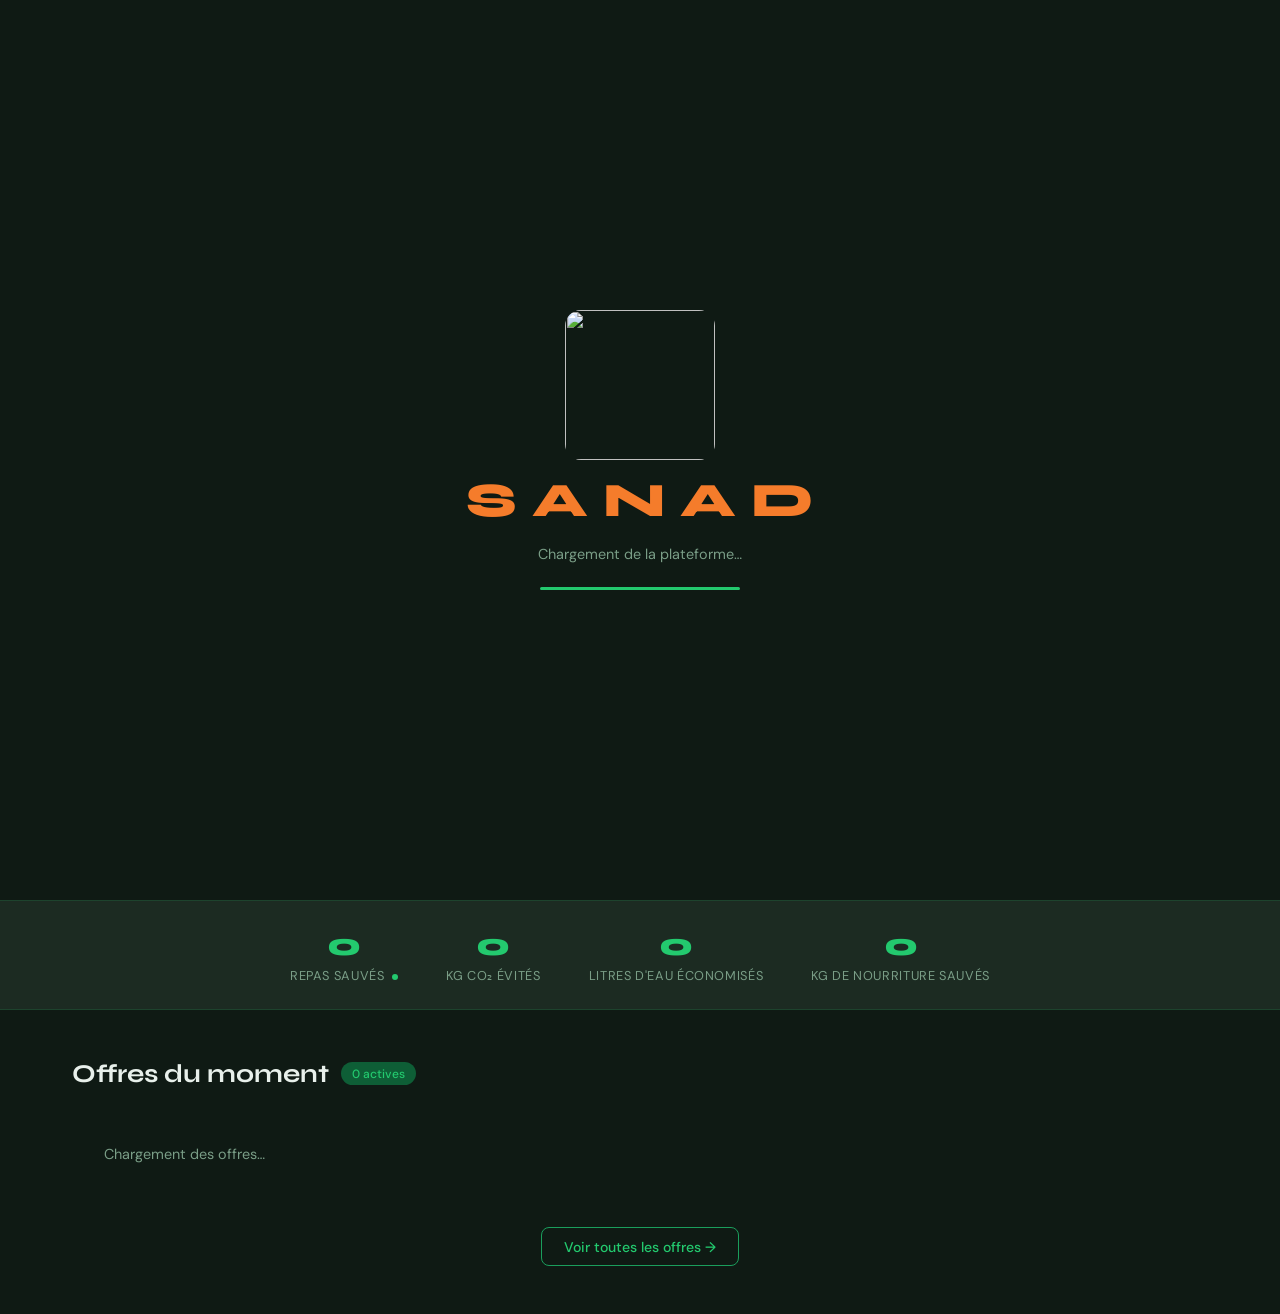
==== commit fa1ea512: "fixed sidebare in the user profile" ====
--- a/sanad front back/core/templates/index.html
+++ b/sanad front back/core/templates/index.html
@@ -221,9 +221,9 @@
 
 /* ── DASHBOARD ── */
 .dashboard-grid { display:grid; grid-template-columns:280px 1fr; gap:1.5rem; max-width:1200px; margin:0 auto; padding:2rem; }
-.sidebar { background:var(--card); border:1px solid var(--border); border-radius:var(--radius); padding:1.5rem; height:fit-content; display:flex; flex-direction:column; gap:.75rem; }
+.sidebar { background:var(--card); border:1px solid var(--border); border-radius:var(--radius); padding:1.5rem; height:fit-content; display:flex; flex-direction:column; gap:1rem; }
 .sidebar-title { font-family:'Syne',sans-serif; font-size:1.1rem; font-weight:700; margin-bottom:1.25rem; }
-.sidebar-nav { display:flex; flex-direction:column; gap:.25rem; }
+.sidebar-nav { display:flex; flex-direction:column; gap:.25rem; flex:1; }
 .sidebar-item {
   padding:.65rem 1rem; border-radius:8px; cursor:pointer; font-size:.88rem;
   color:var(--text-dim); display:flex; align-items:center; gap:.75rem; transition:all .2s;
@@ -505,7 +505,7 @@
       <div class="sidebar-title" id="sidebar-user-name">Mon espace</div>
       <div id="sidebar-role-badge" style="font-size:.78rem;color:var(--text-dim);margin-bottom:1.25rem"></div>
       <nav class="sidebar-nav" id="sidebar-nav" style="background:var(--card2);border-radius:10px;padding:.5rem;margin-bottom:.75rem;"></nav>
-      <button class="btn btn-outline btn-sm" style="width:100%; margin-top:.5rem" onclick="doLogout()">Se déconnecter</button>
+      <button class="btn btn-outline btn-sm" style="width:100%" onclick="doLogout()">Se déconnecter</button>
     </div>
     <div id="dashboard-content"></div>
   </div>
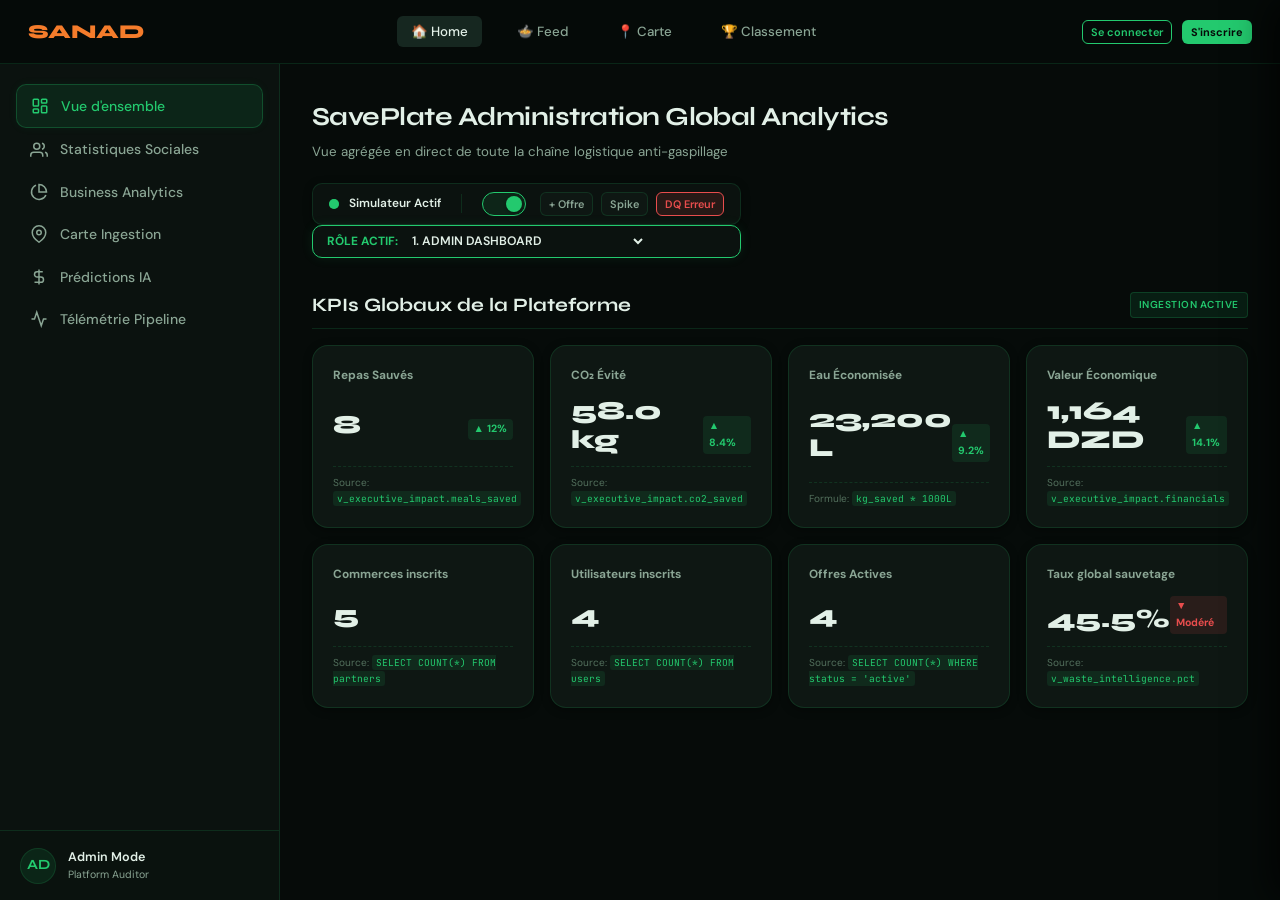
==== commit dcee9fc6: "Integrated unified dashboard into classmate's SANAD template" ====
--- a/sanad front back/core/templates/index.html
+++ b/sanad front back/core/templates/index.html
@@ -1,1270 +1,4616 @@
 <!DOCTYPE html>
 <html lang="fr">
 <head>
-<meta charset="UTF-8">
-<meta name="viewport" content="width=device-width, initial-scale=1.0">
-<title>SANAD — Zéro Gaspillage Alimentaire</title>
-<link rel="preconnect" href="https://fonts.googleapis.com">
-<link href="https://fonts.googleapis.com/css2?family=Syne:wght@400;600;700;800&family=DM+Sans:ital,wght@0,300;0,400;0,500;1,300&display=swap" rel="stylesheet">
-<link rel="stylesheet" href="https://unpkg.com/leaflet@1.9.4/dist/leaflet.css"/>
-<script src="https://unpkg.com/leaflet@1.9.4/dist/leaflet.js"></script>
-
-<script>
-    // Force all fetch/API calls to point to Django's port instead of Live Server!
-    const originalFetch = window.fetch;
-    window.fetch = function(url, options) {
-        if (typeof url === 'string' && url.includes(':5500')) {
-            url = url.replace(':5500', ':8000');
-        } else if (typeof url === 'string' && url.startsWith('/api/')) {
-            url = `http://127.0.0.1:8000${url}`;
-        }
-        return originalFetch(url, options);
-    };
-</script>
-
-<style>
-:root {
-  --green: #1a9e5c;
-  --green-light: #23c96e;
-  --green-dim: #0e5e36;
-  --orange: #f57c2b;
-  --orange-light: #ff9a47;
-  --cream: #faf6f0;
-  --dark: #0f1a14;
-  --dark2: #162019;
-  --card: #1c2b22;
-  --card2: #223029;
-  --border: rgba(35,201,110,0.15);
-  --text: #e8f0eb;
-  --text-dim: #7a9e87;
-  --red: #e84d4d;
-  --yellow: #f5c842;
-  --radius: 14px;
-  --shadow: 0 8px 32px rgba(0,0,0,0.35);
-}
-
-* { margin:0; padding:0; box-sizing:border-box; }
-html { scroll-behavior:smooth; }
-body {
-  font-family: 'DM Sans', sans-serif;
-  background: var(--dark);
-  color: var(--text);
-  min-height: 100vh;
-  overflow-x: hidden;
-}
-
-/* ── LOADING ── */
-#loading-screen {
-  position:fixed; inset:0; background:var(--dark);
-  display:flex; flex-direction:column; align-items:center; justify-content:center;
-  z-index:9999; transition: opacity 0.5s;
-}
-.loading-logo { font-family:'Syne',sans-serif; font-size:3rem; font-weight:800; color:var(--green-light); margin-bottom:1rem; }
-.loading-bar { width:200px; height:3px; background:var(--card2); border-radius:3px; overflow:hidden; }
-.loading-fill { height:100%; background:var(--green-light); width:0; animation: loadfill 2s ease forwards; }
-@keyframes loadfill { to { width:100%; } }
-
-/* ── LAYOUT ── */
-#app { display:flex; flex-direction:column; min-height:100vh; }
-nav {
-  position:sticky; top:0; z-index:100;
-  background: rgba(15,26,20,0.92);
-  backdrop-filter: blur(12px);
-  border-bottom: 1px solid var(--border);
-  padding: 0 2rem;
-  display:flex; align-items:center; justify-content:space-between; height:64px;
-}
-.nav-logo { font-family:'Syne',sans-serif; font-size:1.4rem; font-weight:800; color:var(--green-light); display:flex; align-items:center; gap:.5rem; cursor:pointer; }
-.nav-logo span { color:var(--orange); }
-.nav-links { display:flex; gap:.25rem; }
-.nav-link {
-  padding:.5rem 1rem; border-radius:8px; cursor:pointer; font-size:.9rem;
-  color:var(--text-dim); transition:all .2s; border:none; background:none;
-  font-family:'DM Sans',sans-serif;
-}
-.nav-link:hover, .nav-link.active { background:var(--card); color:var(--text); }
-.nav-actions { display:flex; gap:.75rem; align-items:center; }
-.btn { padding:.6rem 1.4rem; border-radius:8px; cursor:pointer; font-size:.88rem; font-weight:500; border:none; transition:all .2s; font-family:'DM Sans',sans-serif; }
-.btn-primary { background:var(--green); color:#fff; }
-.btn-primary:hover { background:var(--green-light); transform:translateY(-1px); }
-.btn-outline { background:transparent; color:var(--green-light); border:1.5px solid var(--green); }
-.btn-outline:hover { background:var(--green); color:#fff; }
-.btn-orange { background:var(--orange); color:#fff; }
-.btn-orange:hover { background:var(--orange-light); }
-.btn-danger { background:var(--red); color:#fff; }
-.btn-sm { padding:.4rem .9rem; font-size:.82rem; }
-
-main { flex:1; }
-.page { display:none; }
-.page.active { display:block; }
-
-/* ── HERO ── */
-.hero {
-  min-height: calc(100vh - 64px);
-  display:grid; place-items:center; text-align:center; padding:4rem 2rem;
-  background: radial-gradient(ellipse 80% 60% at 50% 0%, rgba(26,158,92,0.12) 0%, transparent 70%);
-  position:relative; overflow:hidden;
-}
-.hero::before {
-  content:''; position:absolute; inset:0;
-  background: url("data:image/svg+xml,%3Csvg width='60' height='60' viewBox='0 0 60 60' xmlns='http://www.w3.org/2000/svg'%3E%3Cg fill='none' fill-rule='evenodd'%3E%3Cg fill='%231a9e5c' fill-opacity='0.04'%3E%3Cpath d='M36 34v-4h-2v4h-4v2h4v4h2v-4h4v-2h-4zm0-30V0h-2v4h-4v2h4v4h2V6h4V4h-4zM6 34v-4H4v4H0v2h4v4h2v-4h4v-2H6zM6 4V0H4v4H0v2h4v4h2V6h4V4H6z'/%3E%3C/g%3E%3C/g%3E%3C/svg%3E");
-}
-.hero-badge {
-  display:inline-flex; align-items:center; gap:.5rem;
-  background:rgba(26,158,92,0.15); border:1px solid var(--border);
-  padding:.4rem 1rem; border-radius:99px; font-size:.82rem; color:var(--green-light);
-  margin-bottom:2rem; animation: fadeUp .6s ease;
-}
-.hero h1 {
-  font-family:'Syne',sans-serif; font-size:clamp(2.5rem, 6vw, 5rem);
-  font-weight:800; line-height:1.05; margin-bottom:1.5rem;
-  animation: fadeUp .7s ease;
-}
-.hero h1 em { color:var(--green-light); font-style:normal; }
-.hero h1 .orange { color:var(--orange); }
-.hero p {
-  font-size:1.1rem; color:var(--text-dim); max-width:520px; margin:0 auto 2.5rem;
-  line-height:1.7; animation: fadeUp .8s ease;
-}
-.hero-cta { display:flex; gap:1rem; justify-content:center; flex-wrap:wrap; animation: fadeUp .9s ease; }
-
-/* Impact counter strip */
-.impact-strip {
-  background:var(--card); border-top:1px solid var(--border); border-bottom:1px solid var(--border);
-  padding:1.5rem 2rem; display:flex; justify-content:center; gap:3rem; flex-wrap:wrap;
-}
-.impact-item { text-align:center; }
-.impact-num {
-  font-family:'Syne',sans-serif; font-size:2rem; font-weight:800;
-  color:var(--green-light); display:block;
-  transition: all .4s ease;
-}
-.impact-label { font-size:.8rem; color:var(--text-dim); text-transform:uppercase; letter-spacing:.05em; }
-.impact-item .live-dot {
-  display:inline-block; width:6px; height:6px; border-radius:50%;
-  background:var(--green-light); margin-left:4px; vertical-align:middle;
-  animation: pulse 1.5s infinite;
-}
-@keyframes pulse { 0%,100%{opacity:1;transform:scale(1)} 50%{opacity:.4;transform:scale(1.5)} }
-
-/* ── CARDS ── */
-.section { padding:3rem 2rem; max-width:1200px; margin:0 auto; }
-.section-title {
-  font-family:'Syne',sans-serif; font-size:1.6rem; font-weight:700;
-  margin-bottom:1.5rem; display:flex; align-items:center; gap:.75rem;
-}
-.section-title .badge {
-  font-size:.75rem; background:var(--green-dim); color:var(--green-light);
-  padding:.2rem .7rem; border-radius:99px; font-family:'DM Sans',sans-serif; font-weight:500;
-}
-.grid { display:grid; grid-template-columns: repeat(auto-fill, minmax(300px, 1fr)); gap:1.25rem; }
-
-.offer-card {
-  background:var(--card); border:1px solid var(--border); border-radius:var(--radius);
-  overflow:hidden; transition:transform .2s, box-shadow .2s; cursor:pointer;
-  position:relative;
-}
-.offer-card:hover { transform:translateY(-3px); box-shadow:var(--shadow); }
-.offer-card-img {
-  height:160px; background:linear-gradient(135deg, var(--green-dim), var(--dark2));
-  display:flex; align-items:center; justify-content:center; font-size:3rem; position:relative;
-}
-.offer-card-img img { width:100%; height:100%; object-fit:cover; }
-.discount-badge {
-  position:absolute; top:10px; right:10px;
-  background:var(--orange); color:#fff;
-  font-family:'Syne',sans-serif; font-weight:700; font-size:.85rem;
-  padding:.3rem .65rem; border-radius:8px;
-}
-.urgency-badge {
-  position:absolute; top:10px; left:10px;
-  background:rgba(15,26,20,.85); backdrop-filter:blur(8px);
-  color:var(--yellow); font-size:.78rem; font-weight:500;
-  padding:.25rem .6rem; border-radius:6px; display:flex; align-items:center; gap:.3rem;
-}
-.offer-card-body { padding:1rem; }
-.offer-card-title { font-family:'Syne',sans-serif; font-size:1rem; font-weight:700; margin-bottom:.25rem; }
-.offer-card-resto { font-size:.82rem; color:var(--text-dim); margin-bottom:.75rem; }
-.offer-card-footer { display:flex; align-items:center; justify-content:space-between; }
-.price-block { display:flex; align-items:baseline; gap:.5rem; }
-.price-current { font-family:'Syne',sans-serif; font-size:1.2rem; font-weight:700; color:var(--green-light); }
-.price-orig { font-size:.85rem; color:var(--text-dim); text-decoration:line-through; }
-.qty-badge { font-size:.78rem; background:rgba(26,158,92,.15); color:var(--green-light); padding:.2rem .6rem; border-radius:6px; }
-
-/* ── MAP ── */
-#map-container { height:450px; border-radius:var(--radius); overflow:hidden; border:1px solid var(--border); }
-#map { height:100%; }
-
-/* ── FORMS ── */
-.form-card {
-  background:var(--card); border:1px solid var(--border); border-radius:var(--radius);
-  padding:2rem; max-width:480px; margin:0 auto;
-}
-.form-title { font-family:'Syne',sans-serif; font-size:1.4rem; font-weight:700; margin-bottom:1.5rem; text-align:center; }
-.form-group { margin-bottom:1.1rem; }
-.form-group label { display:block; font-size:.85rem; color:var(--text-dim); margin-bottom:.4rem; font-weight:500; }
-.form-group input, .form-group select, .form-group textarea {
-  width:100%; padding:.75rem 1rem; border-radius:8px;
-  background:var(--dark2); border:1.5px solid var(--border);
-  color:var(--text); font-size:.9rem; font-family:'DM Sans',sans-serif;
-  transition:border .2s; outline:none;
-}
-.form-group input:focus, .form-group select:focus, .form-group textarea:focus {
-  border-color:var(--green);
-}
-.form-row { display:grid; grid-template-columns:1fr 1fr; gap:1rem; }
-.form-tabs { display:flex; background:var(--dark2); border-radius:10px; padding:4px; margin-bottom:1.5rem; }
-.form-tab { flex:1; text-align:center; padding:.6rem; border-radius:7px; cursor:pointer; font-size:.88rem; transition:all .2s; }
-.form-tab.active { background:var(--green); color:#fff; font-weight:600; }
-.form-error { color:var(--red); font-size:.82rem; margin-top:.4rem; }
-.form-success { color:var(--green-light); font-size:.85rem; text-align:center; padding:.75rem; background:rgba(26,158,92,.1); border-radius:8px; margin-bottom:1rem; }
-
-/* ── DASHBOARD ── */
-.dashboard-grid { display:grid; grid-template-columns:280px 1fr; gap:1.5rem; max-width:1200px; margin:0 auto; padding:2rem; }
-.sidebar { background:var(--card); border:1px solid var(--border); border-radius:var(--radius); padding:1.5rem; height:fit-content; display:flex; flex-direction:column; gap:1rem; }
-.sidebar-title { font-family:'Syne',sans-serif; font-size:1.1rem; font-weight:700; margin-bottom:1.25rem; }
-.sidebar-nav { display:flex; flex-direction:column; gap:.25rem; flex:1; }
-.sidebar-item {
-  padding:.65rem 1rem; border-radius:8px; cursor:pointer; font-size:.88rem;
-  color:var(--text-dim); display:flex; align-items:center; gap:.75rem; transition:all .2s;
-}
-.sidebar-item:hover, .sidebar-item.active { background:rgba(26,158,92,.12); color:var(--green-light); }
-.stat-grid { display:grid; grid-template-columns:repeat(2,1fr); gap:1rem; margin-bottom:1.5rem; }
-.stat-card { background:var(--card); border:1px solid var(--border); border-radius:var(--radius); padding:1.25rem; }
-.stat-val { font-family:'Syne',sans-serif; font-size:1.8rem; font-weight:800; color:var(--green-light); }
-.stat-label { font-size:.82rem; color:var(--text-dim); margin-top:.25rem; }
-.stat-card.orange .stat-val { color:var(--orange); }
-.stat-card.yellow .stat-val { color:var(--yellow); }
-.stat-card.red .stat-val { color:var(--red); }
-
-/* Tables */
-.table-wrap { background:var(--card); border:1px solid var(--border); border-radius:var(--radius); overflow:hidden; }
-table { width:100%; border-collapse:collapse; }
-th { padding:.85rem 1rem; text-align:left; font-size:.8rem; text-transform:uppercase; letter-spacing:.06em; color:var(--text-dim); background:var(--card2); border-bottom:1px solid var(--border); font-weight:600; }
-td { padding:.85rem 1rem; font-size:.9rem; border-bottom:1px solid rgba(255,255,255,.04); }
-tr:last-child td { border:none; }
-tr:hover td { background:rgba(255,255,255,.02); }
-
-/* Predictions */
-.prediction-card { background:var(--card2); border:1px solid var(--border); border-radius:10px; padding:1rem; display:flex; align-items:center; gap:1rem; margin-bottom:.75rem; }
-.risk-badge { padding:.3rem .75rem; border-radius:99px; font-size:.78rem; font-weight:600; text-transform:uppercase; letter-spacing:.04em; }
-.risk-high { background:rgba(232,77,77,.2); color:var(--red); }
-.risk-medium { background:rgba(245,200,66,.15); color:var(--yellow); }
-.risk-low { background:rgba(26,158,92,.15); color:var(--green-light); }
-
-/* Progress bars */
-.progress-bar { height:6px; background:var(--dark2); border-radius:3px; overflow:hidden; }
-.progress-fill { height:100%; background:var(--green); border-radius:3px; transition:width .5s ease; }
-.progress-fill.orange { background:var(--orange); }
-
-/* Toast */
-.toast-container { position:fixed; bottom:2rem; right:2rem; z-index:9998; display:flex; flex-direction:column; gap:.5rem; }
-.toast {
-  background:var(--card2); border:1px solid var(--border); border-radius:10px;
-  padding:.85rem 1.25rem; display:flex; align-items:center; gap:.75rem;
-  font-size:.88rem; min-width:280px; box-shadow:var(--shadow);
-  animation: slideIn .3s ease;
-}
-.toast.success { border-color:rgba(26,158,92,.4); }
-.toast.error { border-color:rgba(232,77,77,.4); }
-.toast-icon { font-size:1.1rem; }
-@keyframes slideIn { from{transform:translateX(100%);opacity:0} to{transform:translateX(0);opacity:1} }
-
-/* Status chips */
-.chip { display:inline-block; padding:.2rem .65rem; border-radius:99px; font-size:.78rem; font-weight:600; }
-.chip-active { background:rgba(26,158,92,.2); color:var(--green-light); }
-.chip-saved { background:rgba(35,201,110,.15); color:#5ef59a; }
-.chip-expired { background:rgba(232,77,77,.15); color:var(--red); }
-.chip-reserved { background:rgba(245,200,66,.15); color:var(--yellow); }
-
-/* Leaderboard */
-.leader-row { display:flex; align-items:center; gap:1rem; padding:.85rem 1rem; border-bottom:1px solid rgba(255,255,255,.04); }
-.leader-rank { font-family:'Syne',sans-serif; font-size:1.3rem; font-weight:800; width:36px; text-align:center; color:var(--text-dim); }
-.leader-rank.gold { color:#ffd700; }
-.leader-rank.silver { color:#c0c0c0; }
-.leader-rank.bronze { color:#cd7f32; }
-.leader-info { flex:1; }
-.leader-name { font-weight:600; font-size:.92rem; }
-.leader-cuisine { font-size:.8rem; color:var(--text-dim); }
-.leader-meals { font-family:'Syne',sans-serif; font-weight:700; color:var(--green-light); }
-
-/* Modals */
-.modal-overlay {
-  position:fixed; inset:0; background:rgba(0,0,0,.7); backdrop-filter:blur(4px);
-  z-index:500; display:none; place-items:center;
-}
-.modal-overlay.open { display:grid; }
-.modal {
-  background:var(--card); border:1px solid var(--border); border-radius:var(--radius);
-  padding:2rem; max-width:500px; width:90%; max-height:90vh; overflow-y:auto;
-  animation: fadeUp .25s ease;
-}
-.modal-header { display:flex; align-items:center; justify-content:space-between; margin-bottom:1.5rem; }
-.modal-title { font-family:'Syne',sans-serif; font-size:1.2rem; font-weight:700; }
-.modal-close { background:none; border:none; color:var(--text-dim); cursor:pointer; font-size:1.3rem; line-height:1; }
-
-@keyframes fadeUp { from{opacity:0;transform:translateY(16px)} to{opacity:1;transform:translateY(0)} }
-
-/* Responsive */
-@media(max-width:768px) {
-  .dashboard-grid { grid-template-columns:1fr; }
-  .sidebar { display:none; }
-  .form-row { grid-template-columns:1fr; }
-  .impact-strip { gap:1.5rem; }
-  nav { padding:0 1rem; }
-  .nav-links { display:none; }
-}
-
-/* Scrollbar */
-::-webkit-scrollbar { width:6px; }
-::-webkit-scrollbar-track { background:var(--dark2); }
-::-webkit-scrollbar-thumb { background:var(--card2); border-radius:3px; }
-</style>
+    <meta charset="UTF-8">
+    <meta name="viewport" content="width=device-width, initial-scale=1.0">
+    <title>SANAD — Zero Waste Food Redistribution Platform</title>
+    <!-- Google Fonts: Syne, DM Sans, Outfit & JetBrains Mono -->
+    <link rel="preconnect" href="https://fonts.googleapis.com">
+    <link rel="preconnect" href="https://fonts.gstatic.com" crossorigin>
+    <link href="https://fonts.googleapis.com/css2?family=DM+Sans:ital,wght@0,300;0,400;0,500;0,700;1,300;1,400&family=Outfit:wght@400;500;600;700&family=Syne:wght@600;700;800&family=JetBrains+Mono:wght@400;500;600&display=swap" rel="stylesheet">
+    <!-- Chart.js CDN for modern graphics -->
+    <script src="https://cdn.jsdelivr.net/npm/chart.js"></script>
+    <!-- Leaflet.js CDN for interactive maps -->
+    <link rel="stylesheet" href="https://unpkg.com/leaflet@1.9.4/dist/leaflet.css"/>
+    <script src="https://unpkg.com/leaflet@1.9.4/dist/leaflet.js"></script>
+    
+    <style>
+        /* ===========================================================================
+           DESIGN SYSTEM & DESIGN TOKENS (Dark Emerald Glassmorphism)
+           =========================================================================== */
+        :root {
+            --bg-dark: #060b09;           
+            --bg-secondary: #0b120f;      
+            --bg-card: #0e1713;           
+            --bg-card-hover: #13221b;     
+            --bg-card-alt: #162720;       
+            --bg-header: rgba(11, 18, 15, 0.85);
+
+            --border-color: rgba(35, 201, 110, 0.15); 
+            --border-hover: rgba(35, 201, 110, 0.35); 
+            --border-glow: rgba(35, 201, 110, 0.08);
+
+            --text-primary: #e2f0e7;      
+            --text-secondary: #8aa594;    
+            --text-muted: #53705d;        
+
+            --color-emerald: #23c96e;            
+            --color-emerald-tint: rgba(35, 201, 110, 0.1);
+            --color-emerald-glow: rgba(35, 201, 110, 0.25);
+
+            --color-orange: #f57c2b;             
+            --color-orange-hover: #ff9347;       
+            --color-orange-tint: rgba(245, 124, 43, 0.12);
+
+            --color-yellow: #f5c842;             
+            --color-yellow-tint: rgba(245, 200, 66, 0.12);
+
+            --color-red: #e84d4d;                
+            --color-red-tint: rgba(232, 77, 77, 0.12);
+
+            --color-indigo: #818cf8;             
+            --color-indigo-tint: rgba(129, 140, 248, 0.1);
+
+            --color-blue: #3b82f6;               
+            --color-blue-tint: rgba(59, 130, 246, 0.1);
+
+            --font-sans: 'DM Sans', sans-serif;
+            --font-heading: 'Syne', 'Outfit', sans-serif;
+            --font-mono: 'JetBrains Mono', monospace;
+
+            --transition-fast: 0.18s ease;
+            --transition-normal: 0.3s cubic-bezier(0.4, 0, 0.2, 1);
+            --shadow-sm: 0 2px 8px rgba(0, 0, 0, 0.4);
+            --shadow-md: 0 8px 24px rgba(0, 0, 0, 0.5);
+            --shadow-lg: 0 16px 40px rgba(0, 0, 0, 0.6);
+            --radius-lg: 16px;
+            --radius-md: 10px;
+            --radius-sm: 6px;
+        }
+
+        * {
+            box-sizing: border-box;
+            margin: 0;
+            padding: 0;
+        }
+
+        html {
+            scroll-behavior: smooth;
+            font-size: 14px;
+        }
+
+        body {
+            font-family: var(--font-sans);
+            background-color: var(--bg-dark);
+            color: var(--text-primary);
+            line-height: 1.6;
+            -webkit-font-smoothing: antialiased;
+            overflow-x: hidden;
+        }
+
+        code, pre {
+            font-family: var(--font-mono);
+        }
+
+        /* Scrollbar */
+        ::-webkit-scrollbar {
+            width: 6px;
+            height: 6px;
+        }
+        ::-webkit-scrollbar-track {
+            background: var(--bg-dark);
+        }
+        ::-webkit-scrollbar-thumb {
+            background: var(--bg-card-alt);
+            border-radius: 3px;
+        }
+
+        /* ===========================================================================
+           NAVBAR (API MODE)
+           =========================================================================== */
+        nav.nav-bar {
+            position: sticky;
+            top: 0;
+            z-index: 100;
+            background: rgba(6, 11, 9, 0.9);
+            backdrop-filter: blur(12px);
+            border-bottom: 1px solid var(--border-color);
+            padding: 0 2rem;
+            display: flex;
+            align-items: center;
+            justify-content: space-between;
+            height: 64px;
+        }
+
+        .nav-logo {
+            font-family: var(--font-heading);
+            font-size: 1.4rem;
+            font-weight: 800;
+            color: var(--color-emerald);
+            display: flex;
+            align-items: center;
+            gap: .5rem;
+            cursor: pointer;
+            text-decoration: none;
+        }
+
+        .nav-logo span {
+            color: var(--color-orange);
+        }
+
+        .nav-links {
+            display: flex;
+            gap: 1.5rem;
+        }
+
+        .nav-link {
+            padding: .5rem 1rem;
+            border-radius: var(--radius-sm);
+            cursor: pointer;
+            font-size: .95rem;
+            color: var(--text-secondary);
+            text-decoration: none;
+            transition: var(--transition-fast);
+            border: none;
+            background: none;
+            font-family: var(--font-sans);
+            font-weight: 500;
+        }
+
+        .nav-link:hover, .nav-link.active {
+            background: var(--bg-card-alt);
+            color: var(--text-primary);
+        }
+
+        .nav-actions {
+            display: flex;
+            gap: .75rem;
+            align-items: center;
+        }
+
+        /* ===========================================================================
+           APP LAYOUT CONTAINER
+           =========================================================================== */
+        .app-container {
+            display: flex;
+            min-height: calc(100vh - 64px);
+            width: 100vw;
+        }
+
+        /* ===========================================================================
+           SIDEBAR COMPONENT
+           =========================================================================== */
+        .sidebar {
+            width: 280px;
+            background-color: var(--bg-secondary);
+            border-right: 1px solid var(--border-color);
+            display: flex;
+            flex-direction: column;
+            position: fixed;
+            height: calc(100vh - 64px);
+            left: 0;
+            top: 64px;
+            z-index: 100;
+        }
+
+        .sidebar-menu {
+            flex: 1;
+            padding: 20px 16px;
+            overflow-y: auto;
+        }
+
+        .sidebar-menu ul {
+            list-style: none;
+            display: flex;
+            flex-direction: column;
+            gap: 6px;
+        }
+
+        .sidebar-menu li a {
+            display: flex;
+            align-items: center;
+            gap: 12px;
+            padding: 10px 14px;
+            color: var(--text-secondary);
+            text-decoration: none;
+            font-weight: 500;
+            border-radius: var(--radius-md);
+            transition: var(--transition-fast);
+            cursor: pointer;
+        }
+
+        .sidebar-menu li a:hover {
+            background-color: var(--bg-card);
+            color: var(--text-primary);
+        }
+
+        .sidebar-menu li.active a {
+            background-color: var(--color-emerald-tint);
+            color: var(--color-emerald);
+            border: 1px solid rgba(35, 201, 110, 0.25);
+            box-shadow: 0 0 10px rgba(35, 201, 110, 0.06);
+        }
+
+        .menu-icon {
+            width: 18px;
+            height: 18px;
+        }
+
+        /* SIDEBAR SYSTEM ARCHITECTURE WIDGET */
+        .sidebar-arch {
+            margin: 16px;
+            padding: 14px;
+            background-color: var(--bg-card);
+            border: 1px solid var(--border-color);
+            border-radius: var(--radius-md);
+        }
+
+        .arch-title {
+            display: flex;
+            align-items: center;
+            gap: 8px;
+            font-size: 0.85rem;
+            font-weight: 600;
+            color: var(--text-primary);
+            margin-bottom: 12px;
+        }
+
+        .small-icon {
+            width: 14px;
+            height: 14px;
+        }
+
+        .arch-flow {
+            display: flex;
+            flex-direction: column;
+            gap: 4px;
+        }
+
+        .flow-node {
+            padding: 6px 10px;
+            border-radius: var(--radius-sm);
+            background-color: var(--bg-secondary);
+            border: 1px solid var(--border-color);
+        }
+
+        .node-tag {
+            font-size: 0.72rem;
+            font-weight: 600;
+            display: block;
+        }
+
+        .node-tag.donor { color: var(--color-orange); }
+        .node-tag.db { color: var(--color-blue); }
+        .node-tag.view { color: var(--color-indigo); }
+        .node-tag.app { color: var(--color-emerald); }
+        .node-tag.ml { color: var(--color-yellow); }
+
+        .node-sub {
+            font-size: 0.65rem;
+            color: var(--text-secondary);
+        }
+
+        .flow-arrow {
+            text-align: center;
+            font-size: 0.7rem;
+            color: var(--text-muted);
+            line-height: 1;
+        }
+
+        .active-node {
+            border: 1px solid var(--color-emerald);
+            background-color: var(--color-emerald-tint);
+            box-shadow: 0 0 8px rgba(35, 201, 110, 0.15);
+        }
+
+        .pending-node {
+            border: 1px dashed var(--color-yellow);
+            background-color: var(--color-yellow-tint);
+            opacity: 0.85;
+        }
+
+        .sidebar-footer {
+            padding: 16px 20px;
+            border-top: 1px solid var(--border-color);
+            background-color: rgba(11, 18, 15, 0.5);
+        }
+
+        .user-profile {
+            display: flex;
+            align-items: center;
+            gap: 12px;
+        }
+
+        .user-avatar {
+            width: 36px;
+            height: 36px;
+            border-radius: 50%;
+            background-color: var(--color-emerald-tint);
+            color: var(--color-emerald);
+            font-weight: 700;
+            display: flex;
+            align-items: center;
+            justify-content: center;
+            font-family: var(--font-heading);
+            border: 1px solid var(--border-color);
+        }
+
+        .user-name {
+            font-weight: 600;
+            font-size: 0.9rem;
+            color: var(--text-primary);
+            white-space: nowrap;
+            overflow: hidden;
+            text-overflow: ellipsis;
+            max-width: 140px;
+        }
+
+        .user-role {
+            font-size: 0.75rem;
+            color: var(--text-secondary);
+        }
+
+        /* ===========================================================================
+           MAIN CONTENT AREA
+           =========================================================================== */
+        .main-content {
+            flex: 1;
+            margin-left: 280px;
+            padding: 32px;
+            max-width: 1400px;
+            width: calc(100% - 280px);
+        }
+
+        /* Static screens (non-sidebar views) */
+        .main-content-full {
+            flex: 1;
+            padding: 40px 20px;
+            max-width: 1200px;
+            margin: 0 auto;
+            width: 100%;
+        }
+
+        .content-header {
+            display: flex;
+            justify-content: space-between;
+            align-items: center;
+            margin-bottom: 32px;
+            gap: 20px;
+            flex-wrap: wrap;
+        }
+
+        .header-titles h2 {
+            font-family: var(--font-heading);
+            font-size: 1.85rem;
+            font-weight: 700;
+            color: var(--text-primary);
+            letter-spacing: -0.02em;
+        }
+
+        .subtitle {
+            color: var(--text-secondary);
+            font-size: 0.95rem;
+            margin-top: 4px;
+        }
+
+        /* Ingestion Simulator controls */
+        .pipeline-control-bar {
+            display: flex;
+            align-items: center;
+            background-color: var(--bg-secondary);
+            border: 1px solid var(--border-color);
+            padding: 8px 16px;
+            border-radius: var(--radius-md);
+            gap: 20px;
+            box-shadow: var(--shadow-sm);
+        }
+
+        .pipeline-status {
+            display: flex;
+            align-items: center;
+            gap: 10px;
+            border-right: 1px solid var(--border-color);
+            padding-right: 20px;
+        }
+
+        .status-indicator {
+            width: 10px;
+            height: 10px;
+            border-radius: 50%;
+            background-color: var(--text-muted);
+            position: relative;
+        }
+
+        .status-indicator.live {
+            background-color: var(--color-emerald);
+        }
+
+        .status-indicator.live::after {
+            content: '';
+            position: absolute;
+            width: 100%;
+            height: 100%;
+            border-radius: 50%;
+            background-color: var(--color-emerald);
+            opacity: 0.4;
+            animation: pulse 1.8s infinite;
+        }
+
+        .status-indicator.paused {
+            background-color: var(--color-amber);
+        }
+
+        @keyframes pulse {
+            0% { transform: scale(1); opacity: 0.6; }
+            100% { transform: scale(2.2); opacity: 0; }
+        }
+
+        .status-text {
+            font-weight: 600;
+            font-size: 0.85rem;
+            color: var(--text-primary);
+        }
+
+        .demo-controls {
+            display: flex;
+            align-items: center;
+            gap: 14px;
+        }
+
+        .switch {
+            position: relative;
+            display: inline-block;
+            width: 44px;
+            height: 24px;
+        }
+
+        .switch input {
+            opacity: 0;
+            width: 0;
+            height: 0;
+        }
+
+        .slider {
+            position: absolute;
+            cursor: pointer;
+            top: 0; left: 0; right: 0; bottom: 0;
+            background-color: var(--bg-card-alt);
+            border: 1px solid var(--border-color);
+            transition: var(--transition-fast);
+        }
+
+        .slider:before {
+            position: absolute;
+            content: "";
+            height: 16px;
+            width: 16px;
+            left: 3px;
+            bottom: 3px;
+            background-color: var(--text-primary);
+            transition: var(--transition-fast);
+            box-shadow: 0 1px 3px rgba(0, 0, 0, 0.4);
+        }
+
+        input:checked + .slider {
+            background-color: var(--color-emerald-tint);
+            border-color: var(--color-emerald);
+        }
+
+        input:checked + .slider:before {
+            transform: translateX(20px);
+            background-color: var(--color-emerald);
+        }
+
+        .slider.round {
+            border-radius: 24px;
+        }
+
+        .slider.round:before {
+            border-radius: 50%;
+        }
+
+        .sim-actions {
+            display: flex;
+            gap: 8px;
+            align-items: center;
+        }
+
+        .sim-actions.disabled {
+            opacity: 0.4;
+            pointer-events: none;
+        }
+
+        /* Dropdown selector bars */
+        .role-picker-container {
+            display: flex;
+            align-items: center;
+            gap: 10px;
+            background-color: var(--bg-secondary);
+            border: 1.5px solid var(--color-emerald);
+            padding: 6px 14px;
+            border-radius: var(--radius-md);
+            box-shadow: 0 0 12px rgba(35, 201, 110, 0.1);
+        }
+
+        .role-picker-label {
+            font-size: 0.85rem;
+            font-weight: 700;
+            color: var(--color-emerald);
+        }
+
+        .role-select {
+            background: none;
+            border: none;
+            color: var(--text-primary);
+            font-family: var(--font-sans);
+            font-weight: 600;
+            font-size: 0.88rem;
+            outline: none;
+            cursor: pointer;
+        }
+
+        .role-select option {
+            background-color: var(--bg-secondary);
+            color: var(--text-primary);
+            padding: 10px;
+        }
+
+        /* Buttons styles */
+        .btn {
+            border-radius: var(--radius-sm);
+            font-family: var(--font-sans);
+            font-size: 0.82rem;
+            font-weight: 600;
+            cursor: pointer;
+            border: 1px solid transparent;
+            transition: var(--transition-fast);
+            padding: 6px 12px;
+            display: inline-flex;
+            align-items: center;
+            gap: 6px;
+            text-decoration: none;
+        }
+
+        .btn-secondary {
+            background-color: var(--bg-card);
+            border-color: var(--border-color);
+            color: var(--text-secondary);
+        }
+
+        .btn-secondary:hover {
+            border-color: var(--color-emerald);
+            background-color: var(--bg-card-hover);
+            color: var(--text-primary);
+        }
+
+        .btn-primary {
+            background-color: var(--color-emerald);
+            color: var(--bg-dark);
+            font-weight: 700;
+        }
+
+        .btn-primary:hover {
+            background-color: #2eeb82;
+            transform: translateY(-1px);
+            box-shadow: 0 4px 12px rgba(35, 201, 110, 0.25);
+        }
+
+        .btn-danger {
+            background-color: var(--color-red-tint);
+            border-color: var(--color-red);
+            color: var(--color-red);
+        }
+
+        .btn-danger:hover {
+            background-color: var(--color-red);
+            color: white;
+        }
+
+        .btn-sm {
+            padding: 4px 8px;
+            font-size: 0.78rem;
+        }
+
+        .btn-outline {
+            background: transparent;
+            border: 1.5px solid var(--color-emerald);
+            color: var(--color-emerald);
+        }
+
+        .btn-outline:hover {
+            background-color: var(--color-emerald);
+            color: var(--bg-dark);
+        }
+
+        /* ===========================================================================
+           HERO & LANDING PAGE (API MODE)
+           =========================================================================== */
+        .hero {
+            min-height: calc(85vh - 64px);
+            display: grid;
+            place-items: center;
+            text-align: center;
+            padding: 4rem 2rem;
+            background: radial-gradient(ellipse 80% 60% at 50% 0%, rgba(35, 201, 110, 0.08) 0%, transparent 70%);
+            position: relative;
+        }
+
+        .hero-badge {
+            display: inline-flex;
+            align-items: center;
+            gap: .5rem;
+            background: rgba(35, 201, 110, 0.15);
+            border: 1px solid var(--border-color);
+            padding: .4rem 1rem;
+            border-radius: 99px;
+            font-size: .85rem;
+            color: var(--color-emerald);
+            margin-bottom: 2rem;
+        }
+
+        .hero h1 {
+            font-family: var(--font-heading);
+            font-size: clamp(2.5rem, 6vw, 4.8rem);
+            font-weight: 800;
+            line-height: 1.1;
+            margin-bottom: 1.5rem;
+            letter-spacing: -0.02em;
+        }
+
+        .hero h1 em {
+            color: var(--color-emerald);
+            font-style: normal;
+        }
+
+        .hero h1 span.orange {
+            color: var(--color-orange);
+        }
+
+        .hero p {
+            font-size: 1.15rem;
+            color: var(--text-secondary);
+            max-width: 540px;
+            margin: 0 auto 2.5rem;
+            line-height: 1.7;
+        }
+
+        .hero-cta {
+            display: flex;
+            gap: 1rem;
+            justify-content: center;
+            flex-wrap: wrap;
+        }
+
+        /* Impact counters stripe */
+        .impact-strip {
+            background: var(--bg-card);
+            border-top: 1px solid var(--border-color);
+            border-bottom: 1px solid var(--border-color);
+            padding: 1.8rem 2rem;
+            display: flex;
+            justify-content: center;
+            gap: 4rem;
+            flex-wrap: wrap;
+            border-radius: var(--radius-lg);
+            margin-bottom: 30px;
+        }
+
+        .impact-item {
+            text-align: center;
+        }
+
+        .impact-num {
+            font-family: var(--font-heading);
+            font-size: 2.2rem;
+            font-weight: 800;
+            color: var(--color-emerald);
+            display: block;
+        }
+
+        .impact-label {
+            font-size: .8rem;
+            color: var(--text-secondary);
+            text-transform: uppercase;
+            letter-spacing: .06em;
+            margin-top: 2px;
+            display: block;
+        }
+
+        .live-dot {
+            display: inline-block;
+            width: 6px;
+            height: 6px;
+            border-radius: 50%;
+            background: var(--color-emerald);
+            margin-left: 4px;
+            vertical-align: middle;
+            animation: dotpulse 1.5s infinite;
+        }
+
+        @keyframes dotpulse {
+            0%, 100% { opacity: 1; transform: scale(1); }
+            50% { opacity: .4; transform: scale(1.5); }
+        }
+
+        /* ===========================================================================
+           COMPONENTS & CARDS
+           =========================================================================== */
+        .dashboard-grid {
+            display: flex;
+            flex-direction: column;
+            gap: 40px;
+        }
+
+        .grid-section {
+            display: flex;
+            flex-direction: column;
+            gap: 16px;
+        }
+
+        .section-header {
+            display: flex;
+            justify-content: space-between;
+            align-items: center;
+            border-bottom: 1px solid var(--border-color);
+            padding-bottom: 8px;
+        }
+
+        .section-header h3 {
+            font-family: var(--font-heading);
+            font-size: 1.35rem;
+            font-weight: 700;
+            color: var(--text-primary);
+        }
+
+        .badge {
+            padding: 4px 8px;
+            border-radius: 4px;
+            font-size: 0.72rem;
+            font-weight: 600;
+            text-transform: uppercase;
+            letter-spacing: 0.05em;
+        }
+
+        .badge-success { background-color: var(--color-emerald-tint); color: var(--color-emerald); border: 1px solid rgba(35,201,110,0.2); }
+        .badge-indigo { background-color: var(--color-indigo-tint); color: var(--color-indigo); border: 1px solid rgba(129,140,248,0.2); }
+        .badge-secondary { background-color: var(--bg-card); border: 1px solid var(--border-color); color: var(--text-secondary); }
+        .badge-warning { background-color: var(--color-yellow-tint); color: var(--color-yellow); border: 1px solid rgba(245,200,66,0.2); }
+        .badge-orange { background-color: var(--color-orange-tint); color: var(--color-orange); border: 1px solid rgba(245,124,43,0.2); }
+
+        .kpi-grid {
+            display: grid;
+            grid-template-columns: repeat(auto-fill, minmax(220px, 1fr));
+            gap: 16px;
+        }
+
+        .kpi-card {
+            background-color: var(--bg-card);
+            border: 1px solid var(--border-color);
+            border-radius: var(--radius-lg);
+            padding: 20px;
+            box-shadow: var(--shadow-sm);
+            display: flex;
+            flex-direction: column;
+            justify-content: space-between;
+            gap: 12px;
+            transition: var(--transition-fast);
+            position: relative;
+        }
+
+        .kpi-card:hover {
+            box-shadow: var(--shadow-md);
+            border-color: var(--border-hover);
+            transform: translateY(-2px);
+        }
+
+        .kpi-meta {
+            display: flex;
+            justify-content: space-between;
+            align-items: center;
+        }
+
+        .kpi-title {
+            font-size: 0.85rem;
+            font-weight: 700;
+            color: var(--text-secondary);
+        }
+
+        .kpi-value-row {
+            display: flex;
+            justify-content: space-between;
+            align-items: flex-end;
+        }
+
+        .kpi-value {
+            font-family: var(--font-heading);
+            font-size: 1.85rem;
+            font-weight: 800;
+            color: var(--text-primary);
+            line-height: 1.1;
+        }
+
+        .kpi-trend {
+            font-size: 0.75rem;
+            font-weight: 700;
+            padding: 2px 6px;
+            border-radius: 4px;
+        }
+
+        .trend-up { background-color: var(--color-emerald-tint); color: var(--color-emerald); }
+        .trend-down { background-color: var(--color-red-tint); color: var(--color-red); }
+
+        .kpi-sub-text {
+            font-size: 0.78rem;
+            color: var(--text-muted);
+        }
+
+        .kpi-footer {
+            border-top: 1px dashed var(--border-color);
+            padding-top: 8px;
+            font-size: 0.72rem;
+            color: var(--text-muted);
+        }
+
+        .sql-source {
+            font-family: var(--font-mono);
+            color: var(--color-emerald);
+            background-color: var(--color-emerald-tint);
+            padding: 1px 4px;
+            border-radius: 3px;
+            font-size: 0.68rem;
+        }
+
+        /* Tables styles */
+        .card {
+            background-color: var(--bg-card);
+            border: 1px solid var(--border-color);
+            border-radius: var(--radius-lg);
+            box-shadow: var(--shadow-sm);
+        }
+
+        .table-card {
+            overflow: hidden;
+        }
+
+        .table-wrapper {
+            overflow-x: auto;
+            width: 100%;
+        }
+
+        .data-table {
+            width: 100%;
+            border-collapse: collapse;
+            text-align: left;
+        }
+
+        .data-table th {
+            background-color: var(--bg-secondary);
+            padding: 14px 18px;
+            font-weight: 700;
+            font-size: 0.8rem;
+            color: var(--text-secondary);
+            border-bottom: 1px solid var(--border-color);
+            text-transform: uppercase;
+            letter-spacing: 0.05em;
+        }
+
+        .data-table td {
+            padding: 14px 18px;
+            font-size: 0.88rem;
+            color: var(--text-primary);
+            border-bottom: 1px solid var(--border-color);
+        }
+
+        .data-table tbody tr:last-child td {
+            border-bottom: none;
+        }
+
+        .data-table tbody tr:hover {
+            background-color: var(--bg-card-hover);
+        }
+
+        .status-pill {
+            padding: 4px 10px;
+            border-radius: 20px;
+            font-size: 0.72rem;
+            font-weight: 700;
+            text-transform: uppercase;
+            letter-spacing: 0.02em;
+            display: inline-block;
+        }
+
+        .status-pill.available { background-color: var(--color-emerald-tint); color: var(--color-emerald); border: 1px solid rgba(35,201,110,0.2); }
+        .status-pill.critical { background-color: var(--color-yellow-tint); color: var(--color-yellow); border: 1px solid rgba(245,200,66,0.2); }
+        .status-pill.out_of_stock { background-color: var(--color-red-tint); color: var(--color-red); border: 1px solid rgba(232,77,77,0.2); }
+        .status-pill.saved { background-color: var(--color-emerald-tint); color: var(--color-emerald); }
+
+        .btn-inspect {
+            background-color: var(--bg-secondary);
+            border: 1px solid var(--border-color);
+            border-radius: var(--radius-sm);
+            color: var(--text-secondary);
+            font-size: 0.8rem;
+            font-weight: 600;
+            cursor: pointer;
+            display: inline-flex;
+            align-items: center;
+            gap: 6px;
+            padding: 6px 12px;
+            transition: var(--transition-fast);
+        }
+
+        .btn-inspect:hover {
+            border-color: var(--color-emerald);
+            color: var(--color-emerald);
+            background-color: var(--color-emerald-tint);
+        }
+
+        /* Visualizations */
+        .charts-row {
+            display: grid;
+            grid-template-columns: 2fr 1fr;
+            gap: 20px;
+        }
+
+        @media (max-width: 1100px) {
+            .charts-row {
+                grid-template-columns: 1fr;
+            }
+        }
+
+        .chart-card {
+            padding: 20px;
+            display: flex;
+            flex-direction: column;
+            gap: 16px;
+        }
+
+        .chart-header {
+            display: flex;
+            justify-content: space-between;
+            align-items: center;
+        }
+
+        .chart-header h4 {
+            font-family: var(--font-heading);
+            font-size: 1rem;
+            font-weight: 700;
+            color: var(--text-primary);
+        }
+
+        .chart-container-inner {
+            position: relative;
+            width: 100%;
+            height: 250px;
+        }
+
+        .mt-4 { margin-top: 24px; }
+
+        /* DB & Telemetry layout */
+        .telemetry-grid {
+            display: grid;
+            grid-template-columns: repeat(auto-fill, minmax(220px, 1fr));
+            gap: 16px;
+        }
+
+        .telemetry-card {
+            padding: 18px;
+            display: flex;
+            flex-direction: column;
+            justify-content: space-between;
+            gap: 8px;
+        }
+
+        .telemetry-value {
+            font-family: var(--font-mono);
+            font-size: 1.65rem;
+            font-weight: 600;
+            color: var(--text-primary);
+            margin: 4px 0;
+        }
+
+        .telemetry-footer {
+            font-size: 0.72rem;
+        }
+
+        .logger-card {
+            overflow: hidden;
+            border-color: var(--border-color);
+        }
+
+        .logger-header {
+            background-color: var(--bg-secondary);
+            border-bottom: 1px solid var(--border-color);
+            padding: 10px 16px;
+            display: flex;
+            justify-content: space-between;
+            align-items: center;
+        }
+
+        .logger-title {
+            color: var(--text-primary);
+            font-family: var(--font-mono);
+            font-size: 0.82rem;
+            font-weight: 600;
+        }
+
+        .logger-status {
+            background-color: var(--color-emerald-tint);
+            color: var(--color-emerald);
+            font-size: 0.65rem;
+            font-weight: 700;
+            padding: 2px 6px;
+            border-radius: 4px;
+            letter-spacing: 0.05em;
+            border: 1px solid rgba(35,201,110,0.2);
+        }
+
+        .logger-body {
+            background-color: #050807;
+            height: 180px;
+            padding: 14px;
+            overflow-y: auto;
+            display: flex;
+            flex-direction: column;
+            gap: 4px;
+        }
+
+        .log-line {
+            font-family: var(--font-mono);
+            font-size: 0.78rem;
+            color: var(--text-secondary);
+            line-height: 1.4;
+        }
+
+        .log-line.text-success { color: var(--color-emerald) !important; }
+        .log-line.text-error { color: var(--color-red) !important; }
+        .log-line.text-warn { color: var(--color-yellow) !important; }
+
+        .db-grid {
+            display: grid;
+            grid-template-columns: 1fr 1fr;
+            gap: 20px;
+        }
+
+        .db-metrics-card, .db-growth-card {
+            padding: 20px;
+        }
+
+        .db-stats-list {
+            list-style: none;
+            display: flex;
+            flex-direction: column;
+            gap: 12px;
+        }
+
+        .db-stats-list li {
+            display: flex;
+            justify-content: space-between;
+            align-items: center;
+            border-bottom: 1px dashed var(--border-color);
+            padding-bottom: 8px;
+        }
+
+        .table-name {
+            font-family: var(--font-mono);
+        }
+
+        .table-name code {
+            background-color: var(--bg-card-alt);
+            border: 1px solid var(--border-color);
+            padding: 2px 6px;
+            border-radius: 4px;
+            color: var(--text-primary);
+        }
+
+        .table-stat {
+            font-family: var(--font-mono);
+            font-weight: 500;
+            font-size: 0.85rem;
+            color: var(--color-emerald);
+        }
+
+        .db-growth-metrics {
+            display: grid;
+            grid-template-columns: 1fr 1fr;
+            gap: 16px;
+        }
+
+        .growth-metric {
+            background-color: var(--bg-secondary);
+            border: 1px solid var(--border-color);
+            padding: 12px;
+            border-radius: var(--radius-md);
+            display: flex;
+            flex-direction: column;
+            gap: 4px;
+        }
+
+        .g-label {
+            font-size: 0.75rem;
+            font-weight: 600;
+            color: var(--text-secondary);
+        }
+
+        .g-val {
+            font-family: var(--font-mono);
+            font-size: 1.15rem;
+            font-weight: 600;
+        }
+
+        /* Quality Center */
+        .quality-grid {
+            display: grid;
+            grid-template-columns: 1fr 2fr;
+            gap: 20px;
+        }
+
+        .quality-score-card {
+            padding: 20px;
+            display: flex;
+            flex-direction: column;
+            justify-content: center;
+            gap: 8px;
+        }
+
+        .qs-value {
+            font-family: var(--font-heading);
+            font-size: 2.2rem;
+            font-weight: 800;
+            line-height: 1;
+        }
+
+        .qs-bar {
+            height: 8px;
+            background-color: var(--bg-secondary);
+            border-radius: 4px;
+            overflow: hidden;
+            border: 1px solid var(--border-color);
+        }
+
+        .qs-bar-fill {
+            height: 100%;
+            background-color: var(--color-emerald);
+            transition: width var(--transition-normal);
+        }
+
+        .qs-bar-fill.error {
+            background-color: var(--color-red);
+        }
+
+        .quality-stats-grid {
+            display: grid;
+            grid-template-columns: repeat(auto-fit, minmax(180px, 1fr));
+            gap: 12px;
+        }
+
+        .q-stat-card {
+            padding: 14px;
+            display: flex;
+            flex-direction: column;
+            justify-content: space-between;
+            gap: 4px;
+        }
+
+        .q-stat-val {
+            font-family: var(--font-mono);
+            font-size: 1.4rem;
+            font-weight: 600;
+            margin: 4px 0;
+        }
+
+        /* Map styling */
+        .map-wrapper-card {
+            height: 380px;
+            border-radius: var(--radius-lg);
+            overflow: hidden;
+            border: 1px solid var(--border-color);
+            position: relative;
+        }
+
+        .leaflet-container {
+            height: 100%;
+            width: 100%;
+            background-color: var(--bg-dark) !important;
+        }
+
+        .leaflet-tile-container img {
+            filter: invert(95%) hue-rotate(170deg) brightness(85%) contrast(95%);
+        }
+
+        .leaflet-bar a {
+            background-color: var(--bg-card) !important;
+            border-bottom: 1px solid var(--border-color) !important;
+            color: var(--text-primary) !important;
+        }
+
+        .leaflet-popup-content-wrapper {
+            background-color: var(--bg-card) !important;
+            color: var(--text-primary) !important;
+            border: 1px solid var(--border-color);
+            border-radius: var(--radius-md);
+        }
+
+        .leaflet-popup-tip {
+            background-color: var(--bg-card) !important;
+            border: 1px solid var(--border-color);
+        }
+
+        /* Achievements Badges */
+        .badge-grid {
+            display: grid;
+            grid-template-columns: repeat(auto-fill, minmax(130px, 1fr));
+            gap: 12px;
+        }
+
+        .badge-item-card {
+            background-color: var(--bg-secondary);
+            border: 1px solid var(--border-color);
+            border-radius: var(--radius-md);
+            padding: 16px 12px;
+            display: flex;
+            flex-direction: column;
+            align-items: center;
+            text-align: center;
+            gap: 8px;
+            transition: var(--transition-fast);
+        }
+
+        .badge-item-card:hover {
+            transform: translateY(-2px);
+            border-color: var(--border-hover);
+        }
+
+        .badge-item-icon {
+            font-size: 2.2rem;
+            filter: grayscale(1);
+            opacity: 0.4;
+            transition: var(--transition-normal);
+        }
+
+        .badge-item-card.unlocked .badge-item-icon {
+            filter: grayscale(0);
+            opacity: 1;
+            text-shadow: 0 0 10px rgba(35,201,110,0.4);
+            animation: float 3s ease-in-out infinite;
+        }
+
+        @keyframes float {
+            0%, 100% { transform: translateY(0); }
+            50% { transform: translateY(-4px); }
+        }
+
+        .badge-item-title {
+            font-size: 0.8rem;
+            font-weight: 700;
+            color: var(--text-secondary);
+        }
+
+        .badge-item-card.unlocked .badge-item-title {
+            color: var(--text-primary);
+        }
+
+        .badge-item-desc {
+            font-size: 0.65rem;
+            color: var(--text-muted);
+        }
+
+        /* Categories and Feed */
+        .filter-tabs-bar {
+            display: flex;
+            gap: 8px;
+            margin-bottom: 20px;
+            flex-wrap: wrap;
+        }
+
+        .filter-tab-btn {
+            background-color: var(--bg-card);
+            border: 1px solid var(--border-color);
+            padding: 6px 14px;
+            border-radius: 20px;
+            color: var(--text-secondary);
+            font-size: 0.82rem;
+            font-weight: 600;
+            cursor: pointer;
+            transition: var(--transition-fast);
+        }
+
+        .filter-tab-btn:hover, .filter-tab-btn.active {
+            background-color: var(--color-emerald-tint);
+            border-color: var(--color-emerald);
+            color: var(--color-emerald);
+        }
+
+        .offers-feed-grid {
+            display: grid;
+            grid-template-columns: repeat(auto-fill, minmax(280px, 1fr));
+            gap: 20px;
+        }
+
+        .offer-card {
+            background-color: var(--bg-card);
+            border: 1px solid var(--border-color);
+            border-radius: var(--radius-lg);
+            overflow: hidden;
+            transition: var(--transition-fast);
+            cursor: pointer;
+            display: flex;
+            flex-direction: column;
+        }
+
+        .offer-card:hover {
+            transform: translateY(-4px);
+            border-color: var(--border-hover);
+        }
+
+        .offer-card-visual {
+            height: 140px;
+            background: linear-gradient(135deg, var(--bg-card-alt), var(--bg-dark));
+            display: flex;
+            align-items: center;
+            justify-content: center;
+            font-size: 3.2rem;
+            position: relative;
+        }
+
+        .discount-tag {
+            position: absolute;
+            top: 10px;
+            right: 10px;
+            background-color: var(--color-orange);
+            color: white;
+            font-family: var(--font-heading);
+            font-weight: 800;
+            font-size: 0.85rem;
+            padding: 3px 8px;
+            border-radius: var(--radius-sm);
+        }
+
+        .time-left-tag {
+            position: absolute;
+            top: 10px;
+            left: 10px;
+            background-color: rgba(6, 11, 9, 0.8);
+            backdrop-filter: blur(4px);
+            color: var(--color-yellow);
+            font-size: 0.76rem;
+            font-weight: 600;
+            padding: 3px 8px;
+            border-radius: var(--radius-sm);
+            border: 1px solid rgba(245, 200, 66, 0.2);
+        }
+
+        .offer-card-content {
+            padding: 16px;
+            display: flex;
+            flex-direction: column;
+            gap: 8px;
+            flex: 1;
+        }
+
+        .offer-title {
+            font-family: var(--font-heading);
+            font-size: 1.05rem;
+            font-weight: 700;
+            color: var(--text-primary);
+        }
+
+        .offer-restaurant {
+            font-size: 0.82rem;
+            color: var(--text-secondary);
+        }
+
+        .offer-card-footer {
+            display: flex;
+            align-items: center;
+            justify-content: space-between;
+            margin-top: 6px;
+            border-top: 1px solid rgba(255, 255, 255, 0.04);
+            padding-top: 10px;
+        }
+
+        .price-stack {
+            display: flex;
+            align-items: baseline;
+            gap: 6px;
+        }
+
+        .current-price {
+            font-family: var(--font-heading);
+            font-size: 1.15rem;
+            font-weight: 700;
+            color: var(--color-emerald);
+        }
+
+        .original-price {
+            font-size: 0.8rem;
+            color: var(--text-muted);
+            text-decoration: line-through;
+        }
+
+        .qty-remaining {
+            font-size: 0.76rem;
+            background-color: var(--color-emerald-tint);
+            color: var(--color-emerald);
+            padding: 2px 8px;
+            border-radius: 12px;
+            font-weight: 700;
+        }
+
+        /* Leaderboard ranks */
+        .leaderboard-row-item {
+            display: flex;
+            align-items: center;
+            gap: 16px;
+            padding: 12px 18px;
+            border-bottom: 1px solid var(--border-color);
+        }
+
+        .leaderboard-rank-badge {
+            width: 32px;
+            font-family: var(--font-heading);
+            font-weight: 800;
+            font-size: 1.25rem;
+            text-align: center;
+            color: var(--text-muted);
+        }
+
+        .leaderboard-rank-badge.rank-1 { color: #ffd700; }
+        .leaderboard-rank-badge.rank-2 { color: #c0c0c0; }
+        .leaderboard-rank-badge.rank-3 { color: #cd7f32; }
+
+        .leaderboard-details {
+            flex: 1;
+        }
+
+        .leaderboard-title-name {
+            font-weight: 700;
+            font-size: 0.9rem;
+            color: var(--text-primary);
+        }
+
+        .leaderboard-subtitle-tag {
+            font-size: 0.76rem;
+            color: var(--text-secondary);
+        }
+
+        .leaderboard-impact-values {
+            text-align: right;
+        }
+
+        .leaderboard-saved-counter {
+            font-family: var(--font-heading);
+            font-weight: 700;
+            color: var(--color-emerald);
+            font-size: 0.95rem;
+        }
+
+        .leaderboard-saved-kg {
+            font-size: 0.74rem;
+            color: var(--text-secondary);
+        }
+
+        /* Predictions and Recoms */
+        .prediction-card-item {
+            background-color: var(--bg-card);
+            border: 1px solid var(--border-color);
+            border-radius: var(--radius-md);
+            padding: 16px;
+            display: flex;
+            align-items: center;
+            justify-content: space-between;
+            margin-bottom: 10px;
+        }
+
+        .prediction-dish-title {
+            font-weight: 700;
+            font-size: 0.92rem;
+            color: var(--text-primary);
+        }
+
+        .prediction-qty-kg {
+            font-family: var(--font-heading);
+            font-size: 1.15rem;
+            font-weight: 700;
+            color: var(--color-orange);
+        }
+
+        .risk-level-badge {
+            padding: 3px 8px;
+            border-radius: 12px;
+            font-size: 0.74rem;
+            font-weight: 700;
+            text-transform: uppercase;
+            display: inline-block;
+        }
+
+        .risk-level-badge.high { background-color: var(--color-red-tint); color: var(--color-red); }
+        .risk-level-badge.medium { background-color: var(--color-yellow-tint); color: var(--color-yellow); }
+        .risk-level-badge.low { background-color: var(--color-emerald-tint); color: var(--color-emerald); }
+
+        .ai-recom-box {
+            background-color: rgba(245, 200, 66, 0.06);
+            border: 1px solid rgba(245, 200, 66, 0.25);
+            border-radius: var(--radius-md);
+            padding: 16px;
+            display: flex;
+            flex-direction: column;
+            gap: 12px;
+        }
+
+        .recom-item {
+            display: flex;
+            gap: 10px;
+            align-items: flex-start;
+        }
+
+        .recom-text {
+            font-size: 0.86rem;
+            color: var(--text-primary);
+        }
+
+        .recom-text strong {
+            color: var(--color-yellow);
+        }
+
+        /* User Profile headers */
+        .user-profile-header-card {
+            background: linear-gradient(135deg, var(--bg-card), var(--bg-secondary));
+            border: 1.5px solid var(--border-color);
+            border-radius: var(--radius-lg);
+            padding: 24px;
+            display: flex;
+            justify-content: space-between;
+            align-items: center;
+            gap: 20px;
+            flex-wrap: wrap;
+        }
+
+        .profile-avatar-big {
+            width: 64px;
+            height: 64px;
+            border-radius: 50%;
+            background-color: var(--color-emerald-tint);
+            border: 2px solid var(--color-emerald);
+            color: var(--color-emerald);
+            font-size: 1.8rem;
+            font-weight: 800;
+            display: flex;
+            align-items: center;
+            justify-content: center;
+            font-family: var(--font-heading);
+        }
+
+        .profile-type-select {
+            background-color: var(--bg-card-alt);
+            border: 1px solid var(--border-color);
+            padding: 3px 8px;
+            border-radius: 6px;
+            color: var(--color-emerald);
+            font-size: 0.8rem;
+            font-weight: 600;
+            outline: none;
+            cursor: pointer;
+            margin-top: 4px;
+        }
+
+        .profile-gamification-progress {
+            width: 250px;
+            display: flex;
+            flex-direction: column;
+            gap: 6px;
+        }
+
+        .gamification-progress-bar {
+            height: 8px;
+            background-color: var(--bg-card-alt);
+            border-radius: 4px;
+            overflow: hidden;
+            border: 1px solid var(--border-color);
+        }
+
+        .gamification-progress-fill {
+            height: 100%;
+            background: linear-gradient(90deg, var(--color-emerald), #2eeb82);
+            width: 30%;
+        }
+
+        /* Modals and Forms */
+        .modal-overlay {
+            position: fixed;
+            top: 0; left: 0;
+            width: 100vw; height: 100vh;
+            background-color: rgba(6, 11, 9, 0.75);
+            backdrop-filter: blur(4px);
+            z-index: 1001;
+            opacity: 0;
+            pointer-events: none;
+            transition: opacity var(--transition-normal);
+            display: flex;
+            align-items: center;
+            justify-content: center;
+        }
+
+        .modal-overlay.open {
+            opacity: 1;
+            pointer-events: auto;
+        }
+
+        .modal-content-card {
+            background-color: var(--bg-card);
+            border: 1.5px solid var(--border-color);
+            border-radius: var(--radius-lg);
+            width: 90%;
+            max-width: 480px;
+            display: flex;
+            flex-direction: column;
+            overflow: hidden;
+        }
+
+        .modal-header-section {
+            padding: 18px 24px;
+            border-bottom: 1px solid var(--border-color);
+            display: flex;
+            justify-content: space-between;
+            align-items: center;
+            background-color: var(--bg-secondary);
+        }
+
+        .modal-close-btn {
+            background: none;
+            border: none;
+            cursor: pointer;
+            color: var(--text-secondary);
+            font-size: 1.1rem;
+        }
+
+        .modal-body-section {
+            padding: 24px;
+            display: flex;
+            flex-direction: column;
+            gap: 16px;
+            max-height: 75vh;
+            overflow-y: auto;
+        }
+
+        .form-group {
+            display: flex;
+            flex-direction: column;
+            gap: 6px;
+        }
+
+        .form-group label {
+            font-size: 0.8rem;
+            font-weight: 700;
+            color: var(--text-secondary);
+            text-transform: uppercase;
+        }
+
+        .form-group input, .form-group select, .form-group textarea {
+            background-color: var(--bg-secondary);
+            border: 1.5px solid var(--border-color);
+            padding: 10px 14px;
+            border-radius: var(--radius-md);
+            color: var(--text-primary);
+            font-family: var(--font-sans);
+            font-size: 0.9rem;
+            outline: none;
+        }
+
+        .form-row {
+            display: grid;
+            grid-template-columns: 1fr 1fr;
+            gap: 12px;
+        }
+
+        /* Drawer */
+        .sql-drawer-backdrop {
+            position: fixed;
+            top: 0; left: 0;
+            width: 100vw; height: 100vh;
+            background-color: rgba(6, 11, 9, 0.65);
+            backdrop-filter: blur(4px);
+            z-index: 999;
+            opacity: 0;
+            pointer-events: none;
+            transition: opacity var(--transition-normal);
+        }
+
+        .sql-drawer-backdrop.active {
+            opacity: 1;
+            pointer-events: auto;
+        }
+
+        .sql-drawer {
+            position: fixed;
+            top: 0; right: -500px;
+            width: 500px; height: 100vh;
+            background-color: var(--bg-secondary);
+            border-left: 1px solid var(--border-color);
+            box-shadow: -10px 0 35px rgba(0, 0, 0, 0.7);
+            z-index: 1000;
+            display: flex;
+            flex-direction: column;
+            transition: right var(--transition-normal);
+        }
+
+        .sql-drawer.active {
+            right: 0;
+        }
+
+        .drawer-header {
+            padding: 24px;
+            border-bottom: 1px solid var(--border-color);
+            display: flex;
+            justify-content: space-between;
+            align-items: center;
+        }
+
+        .drawer-body {
+            flex: 1;
+            padding: 24px;
+            overflow-y: auto;
+            display: flex;
+            flex-direction: column;
+            gap: 20px;
+        }
+
+        .code-block {
+            background-color: #050807;
+            border-radius: var(--radius-md);
+            padding: 14px;
+            overflow-x: auto;
+            font-size: 0.78rem;
+            color: var(--text-primary);
+            border: 1px solid var(--border-color);
+            line-height: 1.5;
+        }
+
+        .rationale-text {
+            font-size: 0.88rem;
+            color: var(--text-secondary);
+            line-height: 1.6;
+            background-color: var(--bg-card);
+            border: 1px solid var(--border-color);
+            padding: 12px;
+            border-radius: var(--radius-md);
+        }
+
+        .toast-container {
+            position: fixed;
+            bottom: 24px;
+            right: 24px;
+            z-index: 2000;
+            display: flex;
+            flex-direction: column;
+            gap: 8px;
+        }
+
+        .toast-message {
+            background-color: var(--bg-card);
+            border: 1.5px solid var(--border-color);
+            border-radius: var(--radius-md);
+            padding: 12px 20px;
+            color: var(--text-primary);
+            font-size: 0.88rem;
+            font-weight: 600;
+            box-shadow: var(--shadow-md);
+            display: flex;
+            align-items: center;
+            gap: 10px;
+            animation: toastSlideIn 0.3s cubic-bezier(0.18, 0.89, 0.32, 1.28) forwards;
+        }
+
+        .toast-message.success { border-color: var(--color-emerald); }
+        .toast-message.error { border-color: var(--color-red); }
+
+        @keyframes toastSlideIn {
+            from { opacity: 0; transform: translateX(100%); }
+            to { opacity: 1; transform: translateX(0); }
+        }
+
+        .form-card {
+            background: var(--bg-card);
+            border: 1px solid var(--border-color);
+            border-radius: var(--radius-lg);
+            padding: 2.5rem;
+            max-width: 460px;
+            margin: 40px auto;
+            box-shadow: var(--shadow-md);
+        }
+
+        .form-tabs {
+            display: flex;
+            background: var(--bg-secondary);
+            border-radius: var(--radius-md);
+            padding: 4px;
+            margin-bottom: 1.5rem;
+            border: 1px solid var(--border-color);
+        }
+
+        .form-tab {
+            flex: 1;
+            text-align: center;
+            padding: .6rem;
+            border-radius: var(--radius-sm);
+            cursor: pointer;
+            font-size: .9rem;
+            color: var(--text-secondary);
+            transition: all .2s;
+        }
+
+        .form-tab.active {
+            background: var(--color-emerald);
+            color: var(--bg-dark);
+            font-weight: 700;
+        }
+
+        .form-error {
+            color: var(--color-red);
+            font-size: 0.85rem;
+            margin-top: 6px;
+        }
+
+        .form-success {
+            color: var(--color-emerald);
+            background-color: var(--color-emerald-tint);
+            border: 1px solid rgba(35,201,110,0.3);
+            border-radius: var(--radius-md);
+            padding: 10px;
+            text-align: center;
+            font-size: 0.9rem;
+            margin-bottom: 14px;
+        }
+
+        /* Responsive */
+        @media(max-width: 992px) {
+            .app-container {
+                flex-direction: column;
+            }
+            .sidebar {
+                width: 100vw;
+                height: auto;
+                position: relative;
+                border-right: none;
+                border-bottom: 1px solid var(--border-color);
+                top: 0;
+            }
+            .main-content {
+                margin-left: 0;
+                width: 100%;
+                padding: 20px;
+            }
+        }
+    </style>
 </head>
 <body>
 
-<!-- Loading -->
-<div id="loading-screen">
-  <div class="loading-logo" style="display:flex;flex-direction:column;align-items:center;gap:.75rem;">
-  <img src="/static/images/logo.png" style="height:150px;width:150px;object-fit:contain;border-radius:16px;">
-  <span style="color:var(--orange)">S A N A D</span>
-  </div>
-  <p style="color:var(--text-dim);margin-bottom:1.5rem;font-size:.9rem;">Chargement de la plateforme…</p>
-  <div class="loading-bar"><div class="loading-fill"></div></div>
-</div>
-
-<!-- Toast container -->
-<div class="toast-container" id="toasts"></div>
-
-<!-- Modals -->
-<div class="modal-overlay" id="offer-modal">
-  <div class="modal">
-    <div class="modal-header">
-      <span class="modal-title" id="modal-offer-title">Détail de l'offre</span>
-      <button class="modal-close" onclick="closeModal('offer-modal')">✕</button>
+    <!-- Dynamic top navigation bar (used in production mode) -->
+    <nav class="nav-bar">
+        <div class="nav-logo" onclick="navigateTo('home')">
+            <img src="/static/images/logo.png" style="height:44px;width:44px;object-fit:contain;border-radius:6px;" onerror="this.style.display='none'">
+            <span>SANAD</span>
+        </div>
+        <div class="nav-links" id="api-nav-links">
+            <button class="nav-link active" id="btn-nav-home" onclick="navigateTo('home')">🏠 Home</button>
+            <button class="nav-link" id="btn-nav-feed" onclick="navigateTo('feed')">🍲 Feed</button>
+            <button class="nav-link" id="btn-nav-map" onclick="navigateTo('map')">📍 Carte</button>
+            <button class="nav-link" id="btn-nav-ranks" onclick="navigateTo('ranks')">🏆 Classement</button>
+        </div>
+        <div class="nav-actions" id="api-nav-actions">
+            <!-- Auth links or quick login context -->
+        </div>
+    </nav>
+
+    <!-- Unified SPA Layout -->
+    <div class="app-container" id="app-layout-container">
+        
+        <!-- SIDEBAR (Shown in dashboards) -->
+        <aside class="sidebar" id="app-sidebar" style="display:none;">
+            <div class="sidebar-menu">
+                <!-- 1. ADMIN SIDEBAR -->
+                <ul id="sidebar-menu-admin" style="display:none;">
+                    <li class="active" data-section="admin-overview"><a onclick="switchSection('admin-overview')">
+                        <svg class="menu-icon" viewBox="0 0 24 24" fill="none" stroke="currentColor" stroke-width="2"><rect x="3" y="3" width="7" height="9" rx="1"/><rect x="14" y="3" width="7" height="5" rx="1"/><rect x="14" y="12" width="7" height="9" rx="1"/><rect x="3" y="16" width="7" height="5" rx="1"/></svg>
+                        <span>Vue d'ensemble</span>
+                    </a></li>
+                    <li data-section="admin-social"><a onclick="switchSection('admin-social')">
+                        <svg class="menu-icon" viewBox="0 0 24 24" fill="none" stroke="currentColor" stroke-width="2"><path d="M17 21v-2a4 4 0 0 0-4-4H5a4 4 0 0 0-4 4v2"/><circle cx="9" cy="7" r="4"/><path d="M23 21v-2a4 4 0 0 0-3-3.87"/><path d="M16 3.13a4 4 0 0 1 0 7.75"/></svg>
+                        <span>Statistiques Sociales</span>
+                    </a></li>
+                    <li data-section="admin-business"><a onclick="switchSection('admin-business')">
+                        <svg class="menu-icon" viewBox="0 0 24 24" fill="none" stroke="currentColor" stroke-width="2"><path d="M21.21 15.89A10 10 0 1 1 8 2.83M22 12A10 10 0 0 0 12 2v10z"/></svg>
+                        <span>Business Analytics</span>
+                    </a></li>
+                    <li data-section="admin-heatmap"><a onclick="switchSection('admin-heatmap')">
+                        <svg class="menu-icon" viewBox="0 0 24 24" fill="none" stroke="currentColor" stroke-width="2"><path d="M21 10c0 7-9 13-9 13s-9-6-9-13a9 9 0 0 1 18 0z"/><circle cx="12" cy="10" r="3"/></svg>
+                        <span>Carte Ingestion</span>
+                    </a></li>
+                    <li data-section="admin-predictions"><a onclick="switchSection('admin-predictions')">
+                        <svg class="menu-icon" viewBox="0 0 24 24" fill="none" stroke="currentColor" stroke-width="2"><path d="M12 2V22M17 5H9.5a3.5 3.5 0 0 0 0 7h5a3.5 3.5 0 0 1 0 7H6"/></svg>
+                        <span>Prédictions IA</span>
+                    </a></li>
+                    <li data-section="admin-telemetry"><a onclick="switchSection('admin-telemetry')">
+                        <svg class="menu-icon" viewBox="0 0 24 24" fill="none" stroke="currentColor" stroke-width="2"><path d="M22 12h-4l-3 9L9 3l-3 9H2"/></svg>
+                        <span>Télémétrie Pipeline</span>
+                    </a></li>
+                </ul>
+
+                <!-- 2. BUSINESS SIDEBAR -->
+                <ul id="sidebar-menu-business" style="display:none;">
+                    <li class="active" data-section="business-impact"><a onclick="switchSection('business-impact')">
+                        <svg class="menu-icon" viewBox="0 0 24 24" fill="none" stroke="currentColor" stroke-width="2"><circle cx="12" cy="12" r="10"/><path d="M12 2v20M17 5H9.5a3.5 3.5 0 0 0 0 7h5a3.5 3.5 0 0 1 0 7H6"/></svg>
+                        <span>Mon Impact Éco</span>
+                    </a></li>
+                    <li data-section="business-offers"><a onclick="switchSection('business-offers')">
+                        <svg class="menu-icon" viewBox="0 0 24 24" fill="none" stroke="currentColor" stroke-width="2"><path d="M14 2H6a2 2 0 0 0-2 2v16a2 2 0 0 0 2 2h12a2 2 0 0 0 2-2V8z"/><polyline points="14 2 14 8 20 8"/><line x1="16" y1="13" x2="8" y2="13"/><line x1="16" y1="17" x2="8" y2="17"/><polyline points="10 9 9 9 8 9"/></svg>
+                        <span>Mes Offres Surplus</span>
+                    </a></li>
+                    <li data-section="business-reservations"><a onclick="switchSection('business-reservations')">
+                        <svg class="menu-icon" viewBox="0 0 24 24" fill="none" stroke="currentColor" stroke-width="2"><rect x="3" y="4" width="18" height="18" rx="2" ry="2"/><line x1="16" y1="2" x2="16" y2="6"/><line x1="8" y1="2" x2="8" y2="6"/><line x1="3" y1="10" x2="21" y2="10"/></svg>
+                        <span>Réservations reçues</span>
+                    </a></li>
+                    <li data-section="business-waste"><a onclick="switchSection('business-waste')">
+                        <svg class="menu-icon" viewBox="0 0 24 24" fill="none" stroke="currentColor" stroke-width="2"><path d="M18 20V10M12 20V4M6 20v-6"/></svg>
+                        <span>Analyses Gaspillage</span>
+                    </a></li>
+                    <li data-section="business-recom"><a onclick="switchSection('business-recom')">
+                        <svg class="menu-icon" viewBox="0 0 24 24" fill="none" stroke="currentColor" stroke-width="2"><path d="M12 22c5.523 0 10-4.477 10-10S17.523 2 12 2 2 6.477 2 12s4.477 10 10 10z"/><path d="M9.09 9a3 3 0 0 1 5.83 1c0 2-3 3-3 3"/><line x1="12" y1="17" x2="12.01" y2="17"/></svg>
+                        <span>Suggestions IA</span>
+                    </a></li>
+                    <li data-section="business-revenue"><a onclick="switchSection('business-revenue')">
+                        <svg class="menu-icon" viewBox="0 0 24 24" fill="none" stroke="currentColor" stroke-width="2"><rect x="2" y="4" width="20" height="16" rx="2" ry="2"/><line x1="12" y1="4" x2="12" y2="20"/><line x1="2" y1="12" x2="22" y2="12"/></svg>
+                        <span>Revenus & Pertes</span>
+                    </a></li>
+                </ul>
+
+                <!-- 3. USER SIDEBAR -->
+                <ul id="sidebar-menu-user" style="display:none;">
+                    <li class="active" data-section="user-profile"><a onclick="switchSection('user-profile')">
+                        <svg class="menu-icon" viewBox="0 0 24 24" fill="none" stroke="currentColor" stroke-width="2"><path d="M20 21v-2a4 4 0 0 0-4-4H8a4 4 0 0 0-4 4v2"/><circle cx="12" cy="7" r="4"/></svg>
+                        <span>Mon Profil d'Impact</span>
+                    </a></li>
+                    <li data-section="user-feed"><a onclick="switchSection('user-feed')">
+                        <svg class="menu-icon" viewBox="0 0 24 24" fill="none" stroke="currentColor" stroke-width="2"><path d="M12 2l3.09 6.26L22 9.27l-5 4.87 1.18 6.88L12 17.77l-6.18 3.25L7 14.14 2 9.27l6.91-1.01L12 2z"/></svg>
+                        <span>Parcourir le flux</span>
+                    </a></li>
+                    <li data-section="user-map"><a onclick="switchSection('user-map')">
+                        <svg class="menu-icon" viewBox="0 0 24 24" fill="none" stroke="currentColor" stroke-width="2"><path d="M21 10c0 7-9 13-9 13s-9-6-9-13a9 9 0 0 1 18 0z"/><circle cx="12" cy="10" r="3"/></svg>
+                        <span>Carte Géographique</span>
+                    </a></li>
+                    <li data-section="user-leaderboard"><a onclick="switchSection('user-leaderboard')">
+                        <svg class="menu-icon" viewBox="0 0 24 24" fill="none" stroke="currentColor" stroke-width="2"><path d="M18 8h1a4 4 0 0 1 0 8h-1M6 8H5a4 4 0 0 0 0 8h1M2 11h20M12 2a30 30 0 0 0 0 20"/></svg>
+                        <span>Classement Partenaires</span>
+                    </a></li>
+                </ul>
+            </div>
+            <div class="sidebar-footer">
+                <div class="user-profile">
+                    <div class="user-avatar" id="sidebar-role-avatar">AD</div>
+                    <div>
+                        <div class="user-name" id="sidebar-profile-name">Compte Admin</div>
+                        <div class="user-role" id="sidebar-profile-role">Gestionnaire</div>
+                    </div>
+                </div>
+            </div>
+        </aside>
+
+        <!-- MAIN SCROLL WINDOW -->
+        <main class="main-content" id="main-app-content">
+            
+            <!-- HEADER -->
+            <header class="content-header" id="main-content-header">
+                <div class="header-titles">
+                    <h2 id="page-title">SavePlate Admin Center</h2>
+                    <p class="subtitle" id="page-subtitle">Suivi en direct du gaspillage et télémétrie des pipelines de données</p>
+                </div>
+                
+                <div class="header-actions-container">
+                    <!-- Demo vs API toggles -->
+                    <div class="pipeline-control-bar">
+                        <div class="pipeline-status">
+                            <span class="status-indicator live" id="live-indicator"></span>
+                            <span class="status-text" id="status-label">Simulateur Actif</span>
+                        </div>
+                        <div class="demo-controls">
+                            <label class="switch">
+                                <input type="checkbox" id="demo-toggle" checked onchange="toggleSimulation()">
+                                <span class="slider round"></span>
+                            </label>
+                            <div class="sim-actions" id="sim-actions-group">
+                                <button class="btn btn-secondary btn-sm" onclick="simulateNewListing()">+ Offre</button>
+                                <button class="btn btn-secondary btn-sm" onclick="simulateSpikeEvent()">Spike</button>
+                                <button class="btn btn-danger btn-sm" onclick="simulateDataQualityIssue()">DQ Erreur</button>
+                            </div>
+                        </div>
+                    </div>
+
+                    <!-- Role selectors (only visible in simulation mode) -->
+                    <div class="role-picker-container" id="role-selector-container">
+                        <span class="role-picker-label">RÔLE ACTIF:</span>
+                        <select id="role-selector" class="role-select" onchange="handleRoleChange()">
+                            <option value="admin">1. ADMIN DASHBOARD</option>
+                            <option value="business">2. BUSINESS DASHBOARD (Merchant)</option>
+                            <option value="user">3. USER PROFILE (Bénéficiaire)</option>
+                        </select>
+                    </div>
+
+                    <div class="role-picker-container" id="merchant-selector-container" style="display:none;">
+                        <span class="role-picker-label">MAGASIN:</span>
+                        <select id="merchant-selector" class="role-select" onchange="handleMerchantChange()"></select>
+                    </div>
+
+                    <div class="role-picker-container" id="beneficiary-selector-container" style="display:none;">
+                        <span class="role-picker-label">DEMO USER:</span>
+                        <select id="beneficiary-selector" class="role-select" onchange="handleBeneficiaryChange()">
+                            <option value="u1">Mokhtar (SDF)</option>
+                            <option value="u2">Amine (Étudiant)</option>
+                            <option value="u3">Nour (Faible revenu)</option>
+                            <option value="u4">Kenzi (Autre)</option>
+                        </select>
+                    </div>
+                </div>
+            </header>
+
+            <div class="dashboard-grid">
+                
+                <!-- ================================================================= -->
+                <!-- ROLE 1: ADMIN SECTIONS                                            -->
+                <!-- ================================================================= -->
+                
+                <!-- OVERVIEW -->
+                <section id="section-admin-overview" class="grid-section admin-section">
+                    <div class="section-header">
+                        <h3>KPIs Globaux de la Plateforme</h3>
+                        <span class="badge badge-success">Ingestion Active</span>
+                    </div>
+                    <div class="kpi-grid">
+                        <div class="kpi-card">
+                            <div class="kpi-meta"><span class="kpi-title">Repas Sauvés</span></div>
+                            <div class="kpi-value-row">
+                                <span class="kpi-value" id="admin-kpi-meals">0</span>
+                                <span class="kpi-trend trend-up">▲ 12%</span>
+                            </div>
+                            <div class="kpi-footer"><span>Source: <code class="sql-source">v_executive_impact.meals_saved</code></span></div>
+                        </div>
+                        <div class="kpi-card">
+                            <div class="kpi-meta"><span class="kpi-title">CO₂ Évité</span></div>
+                            <div class="kpi-value-row">
+                                <span class="kpi-value" id="admin-kpi-co2">0.0 kg</span>
+                                <span class="kpi-trend trend-up">▲ 8.4%</span>
+                            </div>
+                            <div class="kpi-footer"><span>Source: <code class="sql-source">v_executive_impact.co2_saved</code></span></div>
+                        </div>
+                        <div class="kpi-card">
+                            <div class="kpi-meta"><span class="kpi-title">Eau Économisée</span></div>
+                            <div class="kpi-value-row">
+                                <span class="kpi-value" id="admin-kpi-water">0 L</span>
+                                <span class="kpi-trend trend-up">▲ 9.2%</span>
+                            </div>
+                            <div class="kpi-footer"><span>Formule: <code class="sql-source">kg_saved * 1000L</code></span></div>
+                        </div>
+                        <div class="kpi-card">
+                            <div class="kpi-meta"><span class="kpi-title">Valeur Économique</span></div>
+                            <div class="kpi-value-row">
+                                <span class="kpi-value" id="admin-kpi-economy">0 DZD</span>
+                                <span class="kpi-trend trend-up">▲ 14.1%</span>
+                            </div>
+                            <div class="kpi-footer"><span>Source: <code class="sql-source">v_executive_impact.financials</code></span></div>
+                        </div>
+                        <div class="kpi-card">
+                            <div class="kpi-meta"><span class="kpi-title">Commerces inscrits</span></div>
+                            <div class="kpi-value-row">
+                                <span class="kpi-value" id="admin-kpi-merchants">0</span>
+                            </div>
+                            <div class="kpi-footer"><span>Source: <code class="sql-source">SELECT COUNT(*) FROM partners</code></span></div>
+                        </div>
+                        <div class="kpi-card">
+                            <div class="kpi-meta"><span class="kpi-title">Utilisateurs inscrits</span></div>
+                            <div class="kpi-value-row">
+                                <span class="kpi-value" id="admin-kpi-consumers">0</span>
+                            </div>
+                            <div class="kpi-footer"><span>Source: <code class="sql-source">SELECT COUNT(*) FROM users</code></span></div>
+                        </div>
+                        <div class="kpi-card">
+                            <div class="kpi-meta"><span class="kpi-title">Offres Actives</span></div>
+                            <div class="kpi-value-row">
+                                <span class="kpi-value" id="admin-kpi-offers">0</span>
+                            </div>
+                            <div class="kpi-footer"><span>Source: <code class="sql-source">SELECT COUNT(*) WHERE status = 'active'</code></span></div>
+                        </div>
+                        <div class="kpi-card">
+                            <div class="kpi-meta"><span class="kpi-title">Taux global sauvetage</span></div>
+                            <div class="kpi-value-row">
+                                <span class="kpi-value" id="admin-kpi-rescuerate">0.0%</span>
+                                <span class="kpi-trend trend-up" id="admin-kpi-rate-trend">▲ 2.5%</span>
+                            </div>
+                            <div class="kpi-footer"><span>Source: <code class="sql-source">v_waste_intelligence.pct</code></span></div>
+                        </div>
+                    </div>
+                </section>
+
+                <!-- SOCIAL -->
+                <section id="section-admin-social" class="grid-section admin-section" style="display:none;">
+                    <div class="section-header">
+                        <h3>Distribution d'Impact Social</h3>
+                        <span class="badge badge-indigo">Bénéficiaires UBERON/CL</span>
+                    </div>
+                    <div class="charts-row">
+                        <div class="card chart-card">
+                            <div class="chart-header"><h4>Part de redistribution par profil</h4></div>
+                            <div class="chart-container-inner"><canvas id="admin-chart-social-pie"></canvas></div>
+                        </div>
+                        <div class="card chart-card">
+                            <div class="chart-header"><h4>Taux de succès de sauvetage par profil</h4></div>
+                            <div class="chart-container-inner"><canvas id="admin-chart-social-bar"></canvas></div>
+                        </div>
+                    </div>
+                    <div class="card chart-card mt-4">
+                        <div class="chart-header"><h4>Évolution temporelle du redistribution (Daily)</h4></div>
+                        <div class="chart-container-inner"><canvas id="admin-chart-social-timeline"></canvas></div>
+                    </div>
+                </section>
+
+                <!-- BUSINESS ANALYTICS -->
+                <section id="section-admin-business" class="grid-section admin-section" style="display:none;">
+                    <div class="section-header">
+                        <h3>Performances par catégorie de commerce</h3>
+                        <span class="badge badge-secondary">Agrégations de données</span>
+                    </div>
+                    <div class="card table-card">
+                        <div class="table-wrapper">
+                            <table class="data-table">
+                                <thead>
+                                    <tr>
+                                        <th>Catégorie</th>
+                                        <th>Offres publiées</th>
+                                        <th>Quantité sauvée (kg)</th>
+                                        <th>CO₂ évité (kg)</th>
+                                        <th>Revenus générés</th>
+                                        <th>Taux de récupération (%)</th>
+                                    </tr>
+                                </thead>
+                                <tbody id="admin-business-table-body"></tbody>
+                            </table>
+                        </div>
+                    </div>
+
+                    <div class="section-header mt-4">
+                        <h3>Top 10 Commerces de la semaine</h3>
+                        <span class="badge badge-success">Classement en direct</span>
+                    </div>
+                    <div class="card">
+                        <div id="admin-leaderboard-list"></div>
+                    </div>
+                </section>
+
+                <!-- HEATMAP -->
+                <section id="section-admin-heatmap" class="grid-section admin-section" style="display:none;">
+                    <div class="section-header">
+                        <h3>Zones à fort gaspillage & Offres actives</h3>
+                        <span class="badge badge-warning">Leaflet Engine</span>
+                    </div>
+                    <div class="map-wrapper-card">
+                        <div id="admin-heatmap-container" class="leaflet-container"></div>
+                    </div>
+                </section>
+
+                <!-- PREDICTIONS AI -->
+                <section id="section-admin-predictions" class="grid-section admin-section" style="display:none;">
+                    <div class="section-header">
+                        <h3>Prédictions IA : Risques de surplus futurs</h3>
+                        <span class="badge badge-orange">Modèle ARIMA</span>
+                    </div>
+                    <div class="prediction-cards-container" id="admin-predictions-list"></div>
+                </section>
+
+                <!-- TELEMETRY -->
+                <section id="section-admin-telemetry" class="grid-section admin-section" style="display:none;">
+                    <div class="section-header">
+                        <h3>Télémétrie du Pipeline de Données</h3>
+                        <button class="btn-inspect" onclick="openSqlInspector('pipeline_telemetry')">Inspecter Ingestion SQL</button>
+                    </div>
+                    <div class="telemetry-grid">
+                        <div class="telemetry-card card">
+                            <div class="telemetry-label">Événements Ingestis</div>
+                            <div class="telemetry-value" id="tel-events">0</div>
+                            <div class="telemetry-footer text-success">Pipeline fluide</div>
+                        </div>
+                        <div class="telemetry-card card">
+                            <div class="telemetry-label">Taux d'Ingestion</div>
+                            <div class="telemetry-value" id="tel-success">99.98%</div>
+                            <div class="telemetry-footer text-success">Threshold &gt; 99%</div>
+                        </div>
+                        <div class="telemetry-card card">
+                            <div class="telemetry-label">Latence moyenne</div>
+                            <div class="telemetry-value" id="tel-latency">42 ms</div>
+                            <div class="telemetry-footer text-success">Écriture Supabase</div>
+                        </div>
+                        <div class="telemetry-card card">
+                            <div class="telemetry-label">Connections SQL actives</div>
+                            <div class="telemetry-value" id="tel-connections">14 / 50</div>
+                            <div class="telemetry-footer text-muted">pgBouncer pooled</div>
+                        </div>
+                    </div>
+
+                    <div class="card logger-card mt-4">
+                        <div class="logger-header">
+                            <span class="logger-title">Event Trigger Webhook Streaming logs</span>
+                            <span class="logger-status">CONNECTED</span>
+                        </div>
+                        <div class="logger-body" id="log-body"></div>
+                    </div>
+
+                    <div class="section-header mt-4">
+                        <h3>Taille Physique de la Base SQL</h3>
+                        <button class="btn-inspect" onclick="openSqlInspector('database_analytics')">Inspecter Sizing SQL</button>
+                    </div>
+                    <div class="db-grid">
+                        <div class="card db-metrics-card">
+                            <h4>Statistiques de tables</h4>
+                            <ul class="db-stats-list">
+                                <li><span class="table-name"><code>users</code></span><span class="table-stat" id="db-users-rows">0 rows</span></li>
+                                <li><span class="table-name"><code>restaurants</code></span><span class="table-stat" id="db-restaurants-rows">0 rows</span></li>
+                                <li><span class="table-name"><code>offers</code></span><span class="table-stat" id="db-offers-rows">0 rows</span></li>
+                                <li><span class="table-name"><code>reservations</code></span><span class="table-stat" id="db-reservations-rows">0 rows</span></li>
+                                <li><span class="table-name"><code>impact_logs</code></span><span class="table-stat" id="db-impact-rows">0 rows</span></li>
+                            </ul>
+                        </div>
+                        <div class="card db-growth-card">
+                            <h4>Physical Storage Metrics</h4>
+                            <div class="db-growth-metrics">
+                                <div class="growth-metric"><span class="g-label">Database Size</span><span class="g-val" id="db-size">14.2 MB</span></div>
+                                <div class="growth-metric"><span class="g-label">Index Size</span><span class="g-val" id="db-index-size">2.8 MB</span></div>
+                                <div class="growth-metric"><span class="g-label">Growth Rate</span><span class="g-val">+124 recs/j</span></div>
+                                <div class="growth-metric"><span class="g-label">CPU Core</span><span class="g-val">2.4% CPU</span></div>
+                            </div>
+                        </div>
+                    </div>
+
+                    <div class="section-header mt-4">
+                        <h3>Data Quality & Integrity Guardrails</h3>
+                        <button class="btn-inspect" onclick="openSqlInspector('data_quality')">Inspecter Quality SQL</button>
+                    </div>
+                    <div class="quality-grid">
+                        <div class="card quality-score-card">
+                            <div class="qs-title">Score d'intégrité globale</div>
+                            <div class="qs-value" id="dq-score">100%</div>
+                            <div class="qs-bar"><div class="qs-bar-fill" id="dq-bar-fill" style="width:100%"></div></div>
+                            <div class="qs-desc text-success" id="dq-score-label">Toutes les contraintes SQL validées</div>
+                        </div>
+                        <div class="quality-stats-grid">
+                            <div class="q-stat-card card"><span class="q-stat-label">Null values detected</span><span class="q-stat-val text-success" id="dq-nulls">0</span></div>
+                            <div class="q-stat-card card"><span class="q-stat-label">Duplicates detected</span><span class="q-stat-val text-success" id="dq-duplicates">0</span></div>
+                            <div class="q-stat-card card"><span class="q-stat-label">Orphaned records</span><span class="q-stat-val text-success" id="dq-orphans">0</span></div>
+                        </div>
+                    </div>
+                </section>
+
+
+                <!-- ================================================================= -->
+                <!-- ROLE 2: BUSINESS DASHBOARD                                       -->
+                <!-- ================================================================= -->
+                
+                <!-- MY IMPACT -->
+                <section id="section-business-impact" class="grid-section business-section" style="display:none;">
+                    <div class="section-header">
+                        <h3>Mes contributions écologiques</h3>
+                        <span class="badge badge-success">Indicateurs directs</span>
+                    </div>
+                    <div class="kpi-grid">
+                        <div class="kpi-card">
+                            <div class="kpi-meta"><span class="kpi-title">Repas sauvés</span></div>
+                            <div class="kpi-value-row"><span class="kpi-value" id="business-kpi-meals">0</span></div>
+                        </div>
+                        <div class="kpi-card">
+                            <div class="kpi-meta"><span class="kpi-title">CO₂ évité</span></div>
+                            <div class="kpi-value-row"><span class="kpi-value" id="business-kpi-co2">0.0 kg</span></div>
+                        </div>
+                        <div class="kpi-card">
+                            <div class="kpi-meta"><span class="kpi-title">Eau économisée</span></div>
+                            <div class="kpi-value-row"><span class="kpi-value" id="business-kpi-water">0 L</span></div>
+                        </div>
+                        <div class="kpi-card">
+                            <div class="kpi-meta"><span class="kpi-title">Pertes récupérées</span></div>
+                            <div class="kpi-value-row"><span class="kpi-value" id="business-kpi-value">0 DZD</span></div>
+                        </div>
+                    </div>
+                    <div class="card chart-card mt-4">
+                        <div class="chart-header"><h4>Équivalents Écologiques</h4></div>
+                        <div style="padding: 10px 20px 20px 20px; display: flex; flex-direction: column; gap: 14px;">
+                            <div style="display:flex;align-items:center;gap:12px;">
+                                <span style="font-size: 2rem;">🚗</span>
+                                <div><strong style="color: var(--color-orange);" id="business-equiv-car">0 km</strong> de trajet voiture évitées<p style="font-size: 0.78rem; color: var(--text-secondary);">Basé sur 210g CO₂/km</p></div>
+                            </div>
+                            <div style="display:flex;align-items:center;gap:12px;">
+                                <span style="font-size: 2rem;">🚿</span>
+                                <div><strong style="color: var(--color-emerald);" id="business-equiv-showers">0 cycles</strong> de douches économisées<p style="font-size: 0.78rem; color: var(--text-secondary);">Basé sur 60L par cycle</p></div>
+                            </div>
+                        </div>
+                    </div>
+                </section>
+
+                <!-- MY OFFERS -->
+                <section id="section-business-offers" class="grid-section business-section" style="display:none;">
+                    <div class="section-header">
+                        <h3>Mes Offres publiées</h3>
+                        <button class="btn btn-primary" onclick="openPublishModal()">+ Publier une offre</button>
+                    </div>
+                    <div class="card table-card">
+                        <div class="table-wrapper">
+                            <table class="data-table">
+                                <thead>
+                                    <tr>
+                                        <th>Offre</th>
+                                        <th>Catégorie</th>
+                                        <th>Prix Initial</th>
+                                        <th>Prix réduit</th>
+                                        <th>Quantité</th>
+                                        <th>Statut</th>
+                                        <th>Date d'expiration</th>
+                                    </tr>
+                                </thead>
+                                <tbody id="business-offers-table-body"></tbody>
+                            </table>
+                        </div>
+                    </div>
+                </section>
+
+                <!-- RESERVATIONS RECEIVED -->
+                <section id="section-business-reservations" class="grid-section business-section" style="display:none;">
+                    <div class="section-header">
+                        <h3>Liste des réservations reçues</h3>
+                        <span class="badge badge-success">En direct</span>
+                    </div>
+                    <div class="card table-card">
+                        <div class="table-wrapper">
+                            <table class="data-table">
+                                <thead>
+                                    <tr>
+                                        <th>Bénéficiaire</th>
+                                        <th>Offre</th>
+                                        <th>Quantité réservée</th>
+                                        <th>Statut</th>
+                                        <th>Date</th>
+                                    </tr>
+                                </thead>
+                                <tbody id="business-reservations-table-body"></tbody>
+                            </table>
+                        </div>
+                    </div>
+                </section>
+
+                <!-- WASTE GRAPH -->
+                <section id="section-business-waste" class="grid-section business-section" style="display:none;">
+                    <div class="section-header">
+                        <h3>Analyses de gaspillage de l'établissement</h3>
+                        <span class="badge badge-indigo">Waste Metrics</span>
+                    </div>
+                    <div class="charts-row">
+                        <div class="card chart-card">
+                            <div class="chart-header"><h4>Surplus moyen par jour de la semaine (kg)</h4></div>
+                            <div class="chart-container-inner"><canvas id="business-chart-waste-day"></canvas></div>
+                        </div>
+                        <div class="card chart-card">
+                            <div class="chart-header"><h4>Fréquence de surplus par heure de la journée</h4></div>
+                            <div class="chart-container-inner"><canvas id="business-chart-waste-hour"></canvas></div>
+                        </div>
+                    </div>
+                    <div class="card chart-card mt-4">
+                        <div class="chart-header"><h4>Produits les plus gaspillés (%)</h4></div>
+                        <div class="chart-container-inner"><canvas id="business-chart-waste-products"></canvas></div>
+                    </div>
+                </section>
+
+                <!-- AI RECOMMENDATIONS -->
+                <section id="section-business-recom" class="grid-section business-section" style="display:none;">
+                    <div class="section-header">
+                        <h3>Recommandations IA anti-gaspillage</h3>
+                        <span class="badge badge-orange">Predictive suggestions</span>
+                    </div>
+                    <div class="ai-recom-box">
+                        <div class="recom-item">
+                            <span style="font-size: 1.2rem;">💡</span>
+                            <div class="recom-text"><strong>Ajustement de production :</strong> Vos surplus de <span id="recom-item-name">pâtisseries</span> montent le mercredi soir. Prévoyez <strong>15% de moins</strong> en cuisine ce mercredi.</div>
+                        </div>
+                        <div class="recom-item">
+                            <span style="font-size: 1.2rem;">⏰</span>
+                            <div class="recom-text"><strong>Heure de publication recommandée :</strong> Publiez vos offres à <strong>17:30</strong> pour optimiser le taux de sauvetage à 94% (gain moyen de +45%).</div>
+                        </div>
+                        <div class="recom-item">
+                            <span style="font-size: 1.2rem;">⚠️</span>
+                            <div class="recom-text"><strong>Alerte denrées périssables :</strong> Les prévisions météo chaudes de demain indiquent un risque élevé sur les crèmes laitières. Ajustez le stockage.</div>
+                        </div>
+                    </div>
+                </section>
+
+                <!-- REVENUE ANALYTICS -->
+                <section id="section-business-revenue" class="grid-section business-section" style="display:none;">
+                    <div class="section-header">
+                        <h3>Bilan de pertes évitées & Revenus</h3>
+                        <span class="badge badge-secondary">Ledger Balance</span>
+                    </div>
+                    <div class="kpi-grid">
+                        <div class="kpi-card">
+                            <div class="kpi-meta"><span class="kpi-title">Valeur Initiale Surplus</span></div>
+                            <div class="kpi-value-row"><span class="kpi-value" id="business-rev-initial">0 DZD</span></div>
+                        </div>
+                        <div class="kpi-card">
+                            <div class="kpi-meta"><span class="kpi-title">Valeur récupérée</span></div>
+                            <div class="kpi-value-row"><span class="kpi-value" id="business-rev-recovered">0 DZD</span></div>
+                        </div>
+                        <div class="kpi-card">
+                            <div class="kpi-meta"><span class="kpi-title">Pertes nettes évitées</span></div>
+                            <div class="kpi-value-row"><span class="kpi-value" id="business-rev-avoided">0 DZD</span></div>
+                        </div>
+                    </div>
+                </section>
+
+
+                <!-- ================================================================= -->
+                <!-- ROLE 3: USER PROFILE VIEWS                                        -->
+                <!-- ================================================================= -->
+                
+                <section id="section-user-profile" class="grid-section user-section" style="display:none;">
+                    <div class="section-header">
+                        <h3>Bilan d'impact écologique personnel</h3>
+                        <span class="badge badge-success">Bénéficiaire</span>
+                    </div>
+                    <div class="user-profile-header-card">
+                        <div class="profile-left-info">
+                            <div class="profile-avatar-big" id="user-avatar-text">M</div>
+                            <div class="profile-meta-details">
+                                <h4 id="user-name-text">Mokhtar</h4>
+                                <select class="profile-type-select" id="user-category-select" onchange="handleUserCategoryChange()">
+                                    <option value="Homeless">Homeless / SDF Profile</option>
+                                    <option value="Student">Student Profile</option>
+                                    <option value="Low Income">Low Income Profile</option>
+                                    <option value="Other">Other Profile</option>
+                                </select>
+                            </div>
+                        </div>
+                        <div class="profile-gamification-progress">
+                            <div class="gamification-level-title">
+                                <span id="user-badge-level">Rank: Eco Rookie</span>
+                                <span id="user-badge-ratio">3 / 10 Repas</span>
+                            </div>
+                            <div class="gamification-progress-bar">
+                                <div class="gamification-progress-fill" id="user-badge-progress" style="width: 30%"></div>
+                            </div>
+                        </div>
+                    </div>
+
+                    <div class="kpi-grid mt-4">
+                        <div class="kpi-card">
+                            <div class="kpi-meta"><span class="kpi-title">Repas récupérés</span></div>
+                            <div class="kpi-value-row"><span class="kpi-value" id="user-kpi-meals">0</span></div>
+                        </div>
+                        <div class="kpi-card">
+                            <div class="kpi-meta"><span class="kpi-title">Argent économisé</span></div>
+                            <div class="kpi-value-row"><span class="kpi-value" id="user-kpi-savings">0 DZD</span></div>
+                        </div>
+                        <div class="kpi-card">
+                            <div class="kpi-meta"><span class="kpi-title">CO₂ contribué à sauver</span></div>
+                            <div class="kpi-value-row"><span class="kpi-value" id="user-kpi-co2">0.0 kg</span></div>
+                        </div>
+                    </div>
+
+                    <div class="section-header mt-4">
+                        <h3>Mes badges anti-gaspillage</h3>
+                        <span class="badge badge-indigo">Eco Levels</span>
+                    </div>
+                    <div class="badge-grid">
+                        <div class="badge-item-card" id="badge-rookie">
+                            <div class="badge-item-icon">🌱</div>
+                            <div class="badge-item-title">Eco Débutant</div>
+                            <div class="badge-item-desc">Sauvez votre 1er repas</div>
+                        </div>
+                        <div class="badge-item-card" id="badge-saver">
+                            <div class="badge-item-icon">🍽️</div>
+                            <div class="badge-item-title">Repas Rescuer</div>
+                            <div class="badge-item-desc">Sauvez 5+ repas</div>
+                        </div>
+                        <div class="badge-item-card" id="badge-champion">
+                            <div class="badge-item-icon">🌳</div>
+                            <div class="badge-item-title">Green Hero</div>
+                            <div class="badge-item-desc">Sauvez 10+ repas</div>
+                        </div>
+                        <div class="badge-item-card" id="badge-legend">
+                            <div class="badge-item-icon">👑</div>
+                            <div class="badge-item-title">Zero Waste Legend</div>
+                            <div class="badge-item-desc">Sauvez 20+ repas</div>
+                        </div>
+                    </div>
+
+                    <div class="section-header mt-4">
+                        <h3>Mon historique de réservations</h3>
+                    </div>
+                    <div class="card table-card">
+                        <div class="table-wrapper">
+                            <table class="data-table">
+                                <thead>
+                                    <tr>
+                                        <th>Offre</th>
+                                        <th>Commerce</th>
+                                        <th>Quantité réservée</th>
+                                        <th>Statut</th>
+                                        <th>Date</th>
+                                    </tr>
+                                </thead>
+                                <tbody id="user-reservations-table-body"></tbody>
+                            </table>
+                        </div>
+                    </div>
+                </section>
+
+                <section id="section-user-feed" class="grid-section user-section" style="display:none;">
+                    <div class="section-header">
+                        <h3>Offres de surplus alimentaires actives</h3>
+                        <span class="badge badge-success" id="user-feed-badge">0 actives</span>
+                    </div>
+                    <div class="filter-tabs-bar" id="category-filter-bar"></div>
+                    <div class="offers-feed-grid" id="offers-feed-grid"></div>
+                </section>
+
+                <section id="section-user-map" class="grid-section user-section" style="display:none;">
+                    <div class="section-header">
+                        <h3>Carte des offres aux alentours</h3>
+                        <span class="badge badge-indigo">Géolocalisation active</span>
+                    </div>
+                    <div class="map-wrapper-card">
+                        <div id="user-map-container" class="leaflet-container"></div>
+                    </div>
+                </section>
+
+                <section id="section-user-leaderboard" class="grid-section user-section" style="display:none;">
+                    <div class="section-header">
+                        <h3>Classement général d'Oran</h3>
+                        <span class="badge badge-secondary">Cette semaine</span>
+                    </div>
+                    <div class="card">
+                        <div id="user-leaderboard-list"></div>
+                    </div>
+                </section>
+
+            </div>
+        </main>
+
+        <!-- ================================================================= -->
+        <!-- REAL WEBPAGE CONTENT (Served by Django)                          -->
+        <!-- ================================================================= -->
+        <main class="main-content-full" id="main-landing-content">
+            <!-- HOME SCREEN -->
+            <div class="api-page" id="page-home">
+                <section class="hero">
+                    <div>
+                        <div class="hero-badge">🌍 Plateforme anti-gaspillage · Oran, Algérie</div>
+                        <h1>Transformez chaque surplus<br>en <em>repas sauvé</em> —<br>en <span class="orange">temps réel</span></h1>
+                        <p>SavePlate connecte les restaurants avec leurs voisins pour éliminer le gaspillage alimentaire. Chaque transaction compte, chaque kilo est mesuré.</p>
+                        <div class="hero-cta">
+                            <button class="btn btn-primary" style="padding:.85rem 2rem;font-size:1.05rem" onclick="navigateTo('feed')">🍲 Voir les offres</button>
+                            <button class="btn btn-outline" style="padding:.85rem 2rem;font-size:1.05rem" onclick="navigateTo('auth')">Rejoindre la communauté</button>
+                        </div>
+                    </div>
+                </section>
+
+                <div class="impact-strip">
+                    <div class="impact-item">
+                        <span class="impact-num" id="hero-meals">0</span>
+                        <span class="impact-label">Repas sauvés <span class="live-dot"></span></span>
+                    </div>
+                    <div class="impact-item">
+                        <span class="impact-num" id="hero-co2">0</span>
+                        <span class="impact-label">kg CO₂ évités</span>
+                    </div>
+                    <div class="impact-item">
+                        <span class="impact-num" id="hero-water">0</span>
+                        <span class="impact-label">Litres d'eau sauvés</span>
+                    </div>
+                    <div class="impact-item">
+                        <span class="impact-num" id="hero-kg">0</span>
+                        <span class="impact-label">kg de nourriture redirigés</span>
+                    </div>
+                </div>
+            </div>
+
+            <!-- FEED SCREEN -->
+            <div class="api-page" id="page-feed" style="display:none;">
+                <div class="section-header">
+                    <h3>🍲 Offres de surplus disponibles</h3>
+                    <span class="badge badge-success" id="api-feed-badge">Chargement...</span>
+                </div>
+                <div class="filter-tabs-bar" id="api-category-filter-bar"></div>
+                <div class="offers-feed-grid" id="api-feed-grid"></div>
+            </div>
+
+            <!-- MAP SCREEN -->
+            <div class="api-page" id="page-map" style="display:none;">
+                <div class="section-header">
+                    <h3>📍 Carte géographique interactive</h3>
+                </div>
+                <div class="map-wrapper-card">
+                    <div id="api-map-container" class="leaflet-container"></div>
+                </div>
+            </div>
+
+            <!-- LEADERBOARD SCREEN -->
+            <div class="api-page" id="page-ranks" style="display:none;">
+                <div class="section-header">
+                    <h3>🏆 Classement des restaurants solidaires</h3>
+                </div>
+                <div class="card" style="margin-top: 15px;">
+                    <div id="api-ranks-list"></div>
+                </div>
+            </div>
+
+            <!-- AUTHENTICATION FORM SCREEN -->
+            <div class="api-page" id="page-auth" style="display:none;">
+                <div class="form-card">
+                    <div class="form-title" id="auth-title" style="font-family:var(--font-heading);font-size:1.35rem;font-weight:700;text-align:center;margin-bottom:1.5rem;">Bienvenue sur SavePlate 🍃</div>
+                    <div class="form-tabs">
+                        <div class="form-tab active" id="tab-login" onclick="switchAuthTab('login')">Se connecter</div>
+                        <div class="form-tab" id="tab-register" onclick="switchAuthTab('register')">S'inscrire</div>
+                    </div>
+
+                    <!-- Login -->
+                    <div id="auth-login-box">
+                        <div class="form-group">
+                            <label>Nom d'utilisateur</label>
+                            <input type="text" id="login-username" placeholder="demo_restaurant">
+                        </div>
+                        <div class="form-group" style="margin-top:10px;">
+                            <label>Mot de passe</label>
+                            <input type="password" id="login-password" placeholder="••••••••">
+                        </div>
+                        <div id="login-error" class="form-error" style="display:none"></div>
+                        <button class="btn btn-primary" style="width:100%;margin-top:15px;padding:10px;justify-content:center;" onclick="doLogin()">Se connecter</button>
+                    </div>
+
+                    <!-- Register -->
+                    <div id="auth-register-box" style="display:none;">
+                        <div class="form-tabs" style="margin-bottom:1rem; padding: 2px;">
+                            <div class="form-tab active" id="role-consumer" onclick="switchRole('consumer')">🧑 Client</div>
+                            <div class="form-tab" id="role-restaurant" onclick="switchRole('restaurant')">🏪 Commerce</div>
+                        </div>
+                        <div class="form-group">
+                            <label>Nom d'utilisateur</label>
+                            <input type="text" id="reg-username">
+                        </div>
+                        <div class="form-group" style="margin-top:10px;">
+                            <label>Email</label>
+                            <input type="email" id="reg-email">
+                        </div>
+                        <div class="form-group" style="margin-top:10px;">
+                            <label>Mot de passe</label>
+                            <input type="password" id="reg-password">
+                        </div>
+                        <div id="restaurant-fields" style="display:none; margin-top:10px;">
+                            <div class="form-group">
+                                <label>Nom du commerce</label>
+                                <input type="text" id="reg-resto-name">
+                            </div>
+                            <div class="form-group" style="margin-top:10px;">
+                                <label>Adresse</label>
+                                <input type="text" id="reg-address">
+                            </div>
+                            <div class="form-group" style="margin-top:10px;">
+                                <label>Type de cuisine</label>
+                                <select id="reg-cuisine">
+                                    <option value="Boulangerie">Boulangerie</option>
+                                    <option value="Traditionnel">Traditionnel</option>
+                                    <option value="Fast Food">Fast Food</option>
+                                    <option value="Italien">Italien</option>
+                                    <option value="Traiteur">Traiteur</option>
+                                    <option value="Hôtel">Hôtel</option>
+                                </select>
+                            </div>
+                        </div>
+                        <div id="reg-error" class="form-error" style="display:none"></div>
+                        <button class="btn btn-primary" style="width:100%;margin-top:15px;padding:10px;justify-content:center;" onclick="doRegister()">Créer mon compte</button>
+                    </div>
+                </div>
+            </div>
+        </main>
     </div>
-    <div id="modal-offer-body"></div>
-  </div>
-</div>
-
-<div id="app">
-<nav>
-  <div class="nav-logo" onclick="showPage('home')">
-  <img src="/static/images/logo.png" style="height:50px;width:50px;object-fit:contain;border-radius:6px;">
-    <span>SANAD</span>
-  </div>
-  <div class="nav-links">
-    <button class="nav-link" onclick="showPage('feed')">🗺 Feed</button>
-    <button class="nav-link" onclick="showPage('map-page')">📍 Carte</button>
-    <button class="nav-link" onclick="showPage('leaderboard-page')">🏆 Classement</button>
-  </div>
-  <div class="nav-actions" id="nav-actions">
-    <button class="btn btn-outline" onclick="showPage('auth')">Se connecter</button>
-    <button class="btn btn-primary" onclick="showPage('auth')">S'inscrire</button>
-  </div>
-</nav>
-
-<main>
-
-<!-- HOME -->
-<div class="page active" id="page-home">
-  <section class="hero">
-    <div>
-      <div class="hero-badge">🌍 Plateforme anti-gaspillage · Oran, Algérie</div>
-      <h1>Transformez chaque surplus<br>en <em>repas sauvé</em> —<br>en <span class="orange">temps réel</span></h1>
-      <p>SavePlate connecte les restaurants avec leurs voisins pour éliminer le gaspillage alimentaire. Chaque transaction compte, chaque kilo est mesuré.</p>
-      <div class="hero-cta">
-        <button class="btn btn-primary" style="padding:.85rem 2rem;font-size:1rem" onclick="showPage('feed')">🍽 Voir les offres</button>
-        <button class="btn btn-outline" style="padding:.85rem 2rem;font-size:1rem" onclick="showPage('auth')">Rejoindre maintenant</button>
-      </div>
+
+    <!-- MODAL 1: PUBLISH FOR MAGASIN -->
+    <div class="modal-overlay" id="modal-publish-offer">
+        <div class="modal-content-card">
+            <div class="modal-header-section">
+                <h3>Publier une offre de surplus</h3>
+                <button class="modal-close-btn" onclick="closeModal('modal-publish-offer')">✕</button>
+            </div>
+            <div class="modal-body-section">
+                <div class="form-group">
+                    <label>Titre de l'offre</label>
+                    <input type="text" id="form-publish-title" placeholder="ex: 4 Baguettes de campagne">
+                </div>
+                <div class="form-group">
+                    <label>Description</label>
+                    <textarea id="form-publish-desc" rows="2" placeholder="Frais cuits ce matin..."></textarea>
+                </div>
+                <div class="form-row">
+                    <div class="form-group">
+                        <label>Prix Initial (DZD)</label>
+                        <input type="number" id="form-publish-price-orig" placeholder="400">
+                    </div>
+                    <div class="form-group">
+                        <label>Prix Réduit (DZD)</label>
+                        <input type="number" id="form-publish-price-sale" placeholder="100">
+                    </div>
+                </div>
+                <div class="form-row">
+                    <div class="form-group">
+                        <label>Quantité</label>
+                        <input type="number" id="form-publish-qty" value="5">
+                    </div>
+                    <div class="form-group">
+                        <label>Catégorie</label>
+                        <select id="form-publish-category">
+                            <option value="Prepared Meals">Prepared Meals</option>
+                            <option value="Bakery & Bread">Bakery & Bread</option>
+                            <option value="Produce">Produce</option>
+                            <option value="Dairy & Eggs">Dairy & Eggs</option>
+                            <option value="Meat & Fish">Meat & Fish</option>
+                        </select>
+                    </div>
+                </div>
+                <div class="form-group">
+                    <label>Expire dans (heures)</label>
+                    <select id="form-publish-expires">
+                        <option value="1">1 heure</option>
+                        <option value="2">2 heures</option>
+                        <option value="3">3 heures</option>
+                        <option value="6">6 heures</option>
+                    </select>
+                </div>
+                <button class="btn btn-primary" onclick="submitNewOffer()" style="margin-top:10px;justify-content:center;padding:10px;">📢 Publier l'offre</button>
+            </div>
+        </div>
     </div>
-  </section>
-
-  <div class="impact-strip">
-    <div class="impact-item">
-      <span class="impact-num" id="hero-meals">0</span>
-      <span class="impact-label">Repas sauvés <span class="live-dot"></span></span>
+
+    <!-- MODAL 2: CLAIM OVERLAY -->
+    <div class="modal-overlay" id="modal-claim-offer">
+        <div class="modal-content-card">
+            <div class="modal-header-section">
+                <h3 id="claim-modal-title">Détail de l'offre</h3>
+                <button class="modal-close-btn" onclick="closeModal('modal-claim-offer')">✕</button>
+            </div>
+            <div class="modal-body-section" id="claim-modal-body"></div>
+        </div>
     </div>
-    <div class="impact-item">
-      <span class="impact-num" id="hero-co2">0</span>
-      <span class="impact-label">kg CO₂ évités</span>
+
+    <!-- INLINE RIGHT DRAWER -->
+    <div class="sql-drawer-backdrop" id="sql-drawer-backdrop" onclick="closeSqlDrawer()"></div>
+    <div class="sql-drawer" id="sql-drawer">
+        <div class="drawer-header">
+            <div>
+                <h4 id="drawer-title">SQL Inspector</h4>
+                <p class="drawer-subtitle" id="drawer-subtitle">Contraintes SQL et Agrégations</p>
+            </div>
+            <button class="btn-close-drawer" onclick="closeSqlDrawer()">✕</button>
+        </div>
+        <div class="drawer-body">
+            <div class="drawer-section">
+                <h5>PostgreSQL Table Schema</h5>
+                <pre class="code-block"><code class="language-sql" id="drawer-schema"></code></pre>
+            </div>
+            <div class="drawer-section">
+                <h5>Data Engineering Aggregation SQL</h5>
+                <pre class="code-block"><code class="language-sql" id="drawer-query"></code></pre>
+            </div>
+            <div class="drawer-section">
+                <h5>Calculation Logic</h5>
+                <div class="rationale-text" id="drawer-explanation"></div>
+            </div>
+        </div>
     </div>
-    <div class="impact-item">
-      <span class="impact-num" id="hero-water">0</span>
-      <span class="impact-label">Litres d'eau économisés</span>
-    </div>
-    <div class="impact-item">
-      <span class="impact-num" id="hero-kg">0</span>
-      <span class="impact-label">kg de nourriture sauvés</span>
-    </div>
-  </div>
-
-  <div class="section">
-    <div class="section-title">Offres du moment <span class="badge" id="active-count">0 actives</span></div>
-    <div class="grid" id="home-offers-grid">
-      <div style="color:var(--text-dim);font-size:.9rem;padding:2rem">Chargement des offres…</div>
-    </div>
-    <div style="text-align:center;margin-top:2rem">
-      <button class="btn btn-outline" onclick="showPage('feed')">Voir toutes les offres →</button>
-    </div>
-  </div>
-</div>
-
-<!-- FEED -->
-<div class="page" id="page-feed">
-  <div class="section">
-    <div class="section-title">🍽 Offres disponibles <span class="badge" id="feed-count">…</span></div>
-    <div style="display:flex;gap:1rem;margin-bottom:1.5rem;flex-wrap:wrap">
-      <select id="filter-category" class="form-group" style="flex:1;min-width:160px;padding:.6rem 1rem;background:var(--card);border:1px solid var(--border);color:var(--text);border-radius:8px;font-family:'DM Sans',sans-serif" onchange="loadFeed()">
-        <option value="">Toutes catégories</option>
-        <option>Traditionnel</option>
-        <option>Italien</option>
-        <option>Fast Food</option>
-        <option>Boulangerie</option>
-        <option>Vegetarien</option>
-      </select>
-      <button class="btn btn-outline btn-sm" onclick="loadFeed()">🔄 Actualiser</button>
-    </div>
-    <div class="grid" id="feed-grid">
-      <div style="color:var(--text-dim);padding:2rem">Chargement…</div>
-    </div>
-  </div>
-</div>
-
-<!-- MAP -->
-<div class="page" id="page-map-page">
-  <div class="section">
-    <div class="section-title">📍 Carte des offres en direct</div>
-    <div id="map-container"><div id="map"></div></div>
-    <p style="color:var(--text-dim);font-size:.82rem;margin-top:.75rem">Cliquez sur un marqueur pour voir les détails de l'offre.</p>
-  </div>
-</div>
-
-<!-- AUTH -->
-<div class="page" id="page-auth">
-  <div class="section" style="padding-top:4rem">
-    <div class="form-card">
-      <div class="form-title">Bienvenue sur SavePlate 🍃</div>
-      <div class="form-tabs">
-        <div class="form-tab active" id="tab-login" onclick="switchAuthTab('login')">Se connecter</div>
-        <div class="form-tab" id="tab-register" onclick="switchAuthTab('register')">S'inscrire</div>
-      </div>
-
-      <!-- Login -->
-      <div id="auth-login">
-        <div id="login-success" class="form-success" style="display:none"></div>
-        <div class="form-group">
-          <label>Nom d'utilisateur</label>
-          <input type="text" id="login-username" placeholder="demo_consumer">
-        </div>
-        <div class="form-group">
-          <label>Mot de passe</label>
-          <input type="password" id="login-password" placeholder="••••••••">
-        </div>
-        <div id="login-error" class="form-error" style="display:none"></div>
-        <button class="btn btn-primary" style="width:100%;padding:.85rem;margin-top:.5rem" onclick="doLogin()">Se connecter</button>
-        <p style="text-align:center;color:var(--text-dim);font-size:.8rem;margin-top:1rem">
-          Démo: <code style="color:var(--green-light)">demo_consumer</code> / <code style="color:var(--green-light)">demo1234</code><br>
-          Restaurant: <code style="color:var(--orange)">demo_restaurant</code> / <code style="color:var(--orange)">demo1234</code>
-        </p>
-      </div>
-
-      <!-- Register -->
-      <div id="auth-register" style="display:none">
-        <div class="form-tabs" style="margin-bottom:1rem">
-          <div class="form-tab active" id="role-consumer" onclick="switchRole('consumer')">🧑 Consommateur</div>
-          <div class="form-tab" id="role-restaurant" onclick="switchRole('restaurant')">🏪 Restaurant</div>
-        </div>
-        <div class="form-row">
-          <div class="form-group"><label>Nom d'utilisateur</label><input type="text" id="reg-username"></div>
-          <div class="form-group"><label>Email</label><input type="email" id="reg-email"></div>
-        </div>
-        <div class="form-group"><label>Mot de passe</label><input type="password" id="reg-password"></div>
-        <div id="restaurant-fields" style="display:none">
-          <div class="form-group"><label>Nom du restaurant</label><input type="text" id="reg-resto-name"></div>
-          <div class="form-group"><label>Adresse</label><input type="text" id="reg-address"></div>
-          <div class="form-group">
-            <label>Type de cuisine</label>
-            <select id="reg-cuisine">
-              <option>Algérien</option><option>Traditionnel</option><option>Fast Food</option>
-              <option>Boulangerie</option><option>Italien</option><option>Fusion</option>
-            </select>
-          </div>
-        </div>
-        <div id="reg-error" class="form-error" style="display:none"></div>
-        <button class="btn btn-primary" style="width:100%;padding:.85rem;margin-top:.5rem" onclick="doRegister()">Créer mon compte</button>
-      </div>
-    </div>
-  </div>
-</div>
-
-<!-- DASHBOARD (shared, content changes by role) -->
-<div class="page" id="page-dashboard">
-  <div class="dashboard-grid">
-    <div class="sidebar">
-      <div class="sidebar-title" id="sidebar-user-name">Mon espace</div>
-      <div id="sidebar-role-badge" style="font-size:.78rem;color:var(--text-dim);margin-bottom:1.25rem"></div>
-      <nav class="sidebar-nav" id="sidebar-nav" style="background:var(--card2);border-radius:10px;padding:.5rem;margin-bottom:.75rem;"></nav>
-      <button class="btn btn-outline btn-sm" style="width:100%" onclick="doLogout()">Se déconnecter</button>
-    </div>
-    <div id="dashboard-content"></div>
-  </div>
-</div>
-
-<!-- LEADERBOARD -->
-<div class="page" id="page-leaderboard-page">
-  <div class="section">
-    <div class="section-title">🏆 Classement des restaurants</div>
-    <p style="color:var(--text-dim);margin-bottom:1.5rem;font-size:.9rem">Les restaurants qui sauvent le plus de repas cette semaine.</p>
-    <div class="table-wrap" id="leaderboard-list">
-      <div style="padding:2rem;color:var(--text-dim)">Chargement…</div>
-    </div>
-  </div>
-</div>
-
-</main>
-</div>
-
-<script>
-// ── State ────────────────────────────────────────────────────────────
-const API = '/api';
-let state = {
-  token: localStorage.getItem('sp_token'),
-  user: (() => { try { return JSON.parse(localStorage.getItem('sp_user') || 'null'); } catch(e) { localStorage.removeItem('sp_user'); return null; } })(),
-  offers: [],
-  map: null,
-  ws_impact: null,
-  currentDashboardSection: null,
-};
-
-// ── Init ─────────────────────────────────────────────────────────────
-window.addEventListener('DOMContentLoaded', async () => {
-  setTimeout(() => {
-    document.getElementById('loading-screen').style.opacity = '0';
-    setTimeout(() => document.getElementById('loading-screen').remove(), 500);
-  }, 1400);
-
-  await seedIfNeeded();
-  await loadGlobalImpact();
-  await loadHomeOffers();
-  connectWebSocket();
-  updateNavForAuth();
-
-  if (state.token && state.user) {
-    updateNavForAuth();
-  }
-});
-
-async function seedIfNeeded() {
-  try {
-    const r = await fetch(`${API}/seed/`, {method:'POST'});
-  } catch(e) {}
-}
-
-// ── Routing ──────────────────────────────────────────────────────────
-function showPage(name) {
-  document.querySelectorAll('.page').forEach(p => p.classList.remove('active'));
-  document.querySelectorAll('.nav-link').forEach(l => l.classList.remove('active'));
-  document.getElementById(`page-${name}`).classList.add('active');
-  const btn = document.querySelector(`.nav-link[onclick*="${name}"]`);
-  if (btn) btn.classList.add('active');
-
-  if (name === 'feed') loadFeed();
-  if (name === 'map-page') initMap();
-  if (name === 'leaderboard-page') loadLeaderboard();
-  if (name === 'dashboard') {
-    if (!state.token) { showPage('auth'); return; }
-    loadDashboard();
-  }
-  window.scrollTo(0,0);
-}
-
-// ── API helpers ──────────────────────────────────────────────────────
-async function apiFetch(endpoint, opts={}) {
-  const headers = {'Content-Type':'application/json'};
-  if (state.token) headers['Authorization'] = `Bearer ${state.token}`;
-  const res = await fetch(`${API}${endpoint}`, {headers, ...opts});
-  if (res.status === 401) { doLogout(); return null; }
-  return res;
-}
-
-// ── Auth ─────────────────────────────────────────────────────────────
-let currentRole = 'consumer';
-function switchAuthTab(tab) {
-  document.getElementById('auth-login').style.display = tab==='login' ? 'block' : 'none';
-  document.getElementById('auth-register').style.display = tab==='register' ? 'block' : 'none';
-  document.getElementById('tab-login').className = 'form-tab' + (tab==='login' ? ' active' : '');
-  document.getElementById('tab-register').className = 'form-tab' + (tab==='register' ? ' active' : '');
-}
-function switchRole(role) {
-  currentRole = role;
-  document.getElementById('role-consumer').className = 'form-tab' + (role==='consumer' ? ' active' : '');
-  document.getElementById('role-restaurant').className = 'form-tab' + (role==='restaurant' ? ' active' : '');
-  document.getElementById('restaurant-fields').style.display = role==='restaurant' ? 'block' : 'none';
-}
-
-async function doLogin() {
-  const username = document.getElementById('login-username').value;
-  const password = document.getElementById('login-password').value;
-  const err = document.getElementById('login-error');
-  err.style.display = 'none';
-  try {
-    const res = await fetch(`${API}/auth/login/`, {
-      method:'POST', headers:{'Content-Type':'application/json'},
-      body: JSON.stringify({username, password})
-    });
-    const data = await res.json();
-    if (!res.ok) { err.textContent = data.error || 'Identifiants incorrects'; err.style.display='block'; return; }
-    state.token = data.access;
-    state.user = data.user;
-    localStorage.setItem('sp_token', data.access);
-    localStorage.setItem('sp_user', JSON.stringify(data.user));
-    updateNavForAuth();
-    toast('Bienvenue, ' + data.user.username + '! 🎉', 'success');
-    showPage('dashboard');
-  } catch(e) {
-    err.textContent = 'Erreur de connexion'; err.style.display='block';
-  }
-}
-
-async function doRegister() {
-  const body = {
-    username: document.getElementById('reg-username').value,
-    email: document.getElementById('reg-email').value,
-    password: document.getElementById('reg-password').value,
-    role: currentRole,
-  };
-  if (currentRole === 'restaurant') {
-    body.restaurant_name = document.getElementById('reg-resto-name').value;
-    body.address = document.getElementById('reg-address').value;
-    body.cuisine_type = document.getElementById('reg-cuisine').value;
-    body.lat = 35.6976; body.lng = -0.6337;
-  }
-  const err = document.getElementById('reg-error');
-  try {
-    const res = await fetch(`${API}/auth/register/`, {
-      method:'POST', headers:{'Content-Type':'application/json'},
-      body: JSON.stringify(body)
-    });
-    const data = await res.json();
-    if (!res.ok) {
-      const msgs = Object.values(data).flat().join(' ');
-      err.textContent = msgs; err.style.display='block'; return;
-    }
-    state.token = data.access; state.user = data.user;
-    localStorage.setItem('sp_token', data.access);
-    localStorage.setItem('sp_user', JSON.stringify(data.user));
-    updateNavForAuth();
-    toast('Compte créé avec succès! 🎉', 'success');
-    showPage('dashboard');
-  } catch(e) { err.textContent = 'Erreur serveur'; err.style.display='block'; }
-}
-
-function doLogout() {
-  state.token = null; state.user = null;
-  localStorage.removeItem('sp_token'); localStorage.removeItem('sp_user');
-  updateNavForAuth();
-  showPage('home');
-  toast('Déconnecté', 'success');
-}
-
-function updateNavForAuth() {
-  const actions = document.getElementById('nav-actions');
-  if (state.user) {
-    const role_icon = state.user.role === 'restaurant' ? '🏪' : '🧑';
-    actions.innerHTML = `
-      <span style="color:var(--text-dim);font-size:.85rem">${role_icon} ${state.user.username}</span>
-      <button class="btn btn-primary btn-sm" onclick="showPage('dashboard')">Tableau de bord</button>
-    `;
-  } else {
-    actions.innerHTML = `
-      <button class="btn btn-outline" onclick="showPage('auth')">Se connecter</button>
-      <button class="btn btn-primary" onclick="showPage('auth')">S'inscrire</button>
-    `;
-  }
-}
-
-// ── Offers / Feed ────────────────────────────────────────────────────
-async function loadFeed() {
-  const cat = document.getElementById('filter-category')?.value || '';
-  const url = cat ? `${API}/offers/?category=${cat}` : `${API}/offers/`;
-  const res = await fetch(url);
-  const offers = await res.json();
-  state.offers = offers;
-  const count = document.getElementById('feed-count');
-  if (count) count.textContent = `${offers.length} actives`;
-  renderOfferGrid('feed-grid', offers);
-}
-
-async function loadHomeOffers() {
-  const res = await fetch(`${API}/offers/`);
-  const offers = await res.json();
-  state.offers = offers;
-  const c = document.getElementById('active-count');
-  if (c) c.textContent = `${offers.length} actives`;
-  renderOfferGrid('home-offers-grid', offers.slice(0,6));
-}
-
-function renderOfferGrid(containerId, offers) {
-  const grid = document.getElementById(containerId);
-  if (!grid) return;
-  if (!offers.length) {
-    grid.innerHTML = '<div style="color:var(--text-dim);padding:2rem;grid-column:1/-1">Aucune offre disponible pour le moment.</div>';
-    return;
-  }
-  grid.innerHTML = offers.map(o => offerCard(o)).join('');
-}
-
-function offerCard(o) {
-  const emoji = categoryEmoji(o.category);
-  const urgency = o.minutes_left <= 60 ? `⏰ ${o.minutes_left}min restant` : `⏱ ${Math.floor(o.minutes_left/60)}h restant`;
-  const urgencyClass = o.minutes_left <= 60 ? 'style="color:var(--red)"' : '';
-  return `<div class="offer-card" onclick="openOfferModal(${o.id})">
-    <div class="offer-card-img">
-      ${o.photo_url ? `<img src="${o.photo_url}" alt="${o.title}">` : `<span>${emoji}</span>`}
-      ${o.discount_percent > 0 ? `<div class="discount-badge">-${o.discount_percent}%</div>` : ''}
-      <div class="urgency-badge" ${urgencyClass}>${urgency}</div>
-    </div>
-    <div class="offer-card-body">
-      <div class="offer-card-title">${o.title}</div>
-      <div class="offer-card-resto">📍 ${o.restaurant_name}</div>
-      <div class="offer-card-footer">
-        <div class="price-block">
-          <span class="price-current">${o.current_price} DZD</span>
-          ${o.original_price != o.current_price ? `<span class="price-orig">${o.original_price} DZD</span>` : ''}
-        </div>
-        <span class="qty-badge">${o.quantity_remaining} restants</span>
-      </div>
-    </div>
-  </div>`;
-}
-
-function categoryEmoji(cat) {
-  const map = {'Traditionnel':'🫕','Italien':'🍕','Fast Food':'🍔','Boulangerie':'🥐','Vegetarien':'🥗','Fusion':'🍜'};
-  return map[cat] || '🍽';
-}
-
-async function openOfferModal(id) {
-  const offer = state.offers.find(o => o.id === id) || await (await fetch(`${API}/offers/${id}/`)).json();
-  document.getElementById('modal-offer-title').textContent = offer.title;
-  const body = document.getElementById('modal-offer-body');
-  body.innerHTML = `
-    <div style="background:var(--dark2);border-radius:10px;padding:1.5rem;margin-bottom:1rem">
-      <div style="font-size:3rem;text-align:center;margin-bottom:.75rem">${categoryEmoji(offer.category)}</div>
-      <p style="color:var(--text-dim);font-size:.9rem;line-height:1.6">${offer.description || 'Surplus frais du jour'}</p>
-    </div>
-    <div style="display:grid;grid-template-columns:1fr 1fr;gap:.75rem;margin-bottom:1.25rem">
-      <div style="background:var(--card2);border-radius:8px;padding:.85rem;text-align:center">
-        <div style="font-family:'Syne',sans-serif;font-size:1.4rem;font-weight:700;color:var(--green-light)">${offer.current_price} DZD</div>
-        <div style="font-size:.78rem;color:var(--text-dim)">Prix actuel</div>
-      </div>
-      <div style="background:var(--card2);border-radius:8px;padding:.85rem;text-align:center">
-        <div style="font-family:'Syne',sans-serif;font-size:1.4rem;font-weight:700;color:var(--orange)">${offer.discount_percent}% off</div>
-        <div style="font-size:.78rem;color:var(--text-dim)">Réduction</div>
-      </div>
-    </div>
-    <div style="display:flex;justify-content:space-between;margin-bottom:1.25rem;font-size:.88rem">
-      <span style="color:var(--text-dim)">📍 ${offer.restaurant_name}</span>
-      <span style="color:var(--text-dim)">🕐 ${offer.minutes_left} min restants</span>
-    </div>
-    <div style="background:rgba(26,158,92,.08);border:1px solid var(--border);border-radius:8px;padding:.85rem;margin-bottom:1.25rem;font-size:.82rem">
-      🌍 En réservant cette offre, vous éviterez <strong style="color:var(--green-light)">~1.25 kg CO₂</strong> et économiserez <strong style="color:var(--green-light)">~1000 litres d'eau</strong>
-    </div>
-    ${state.token && state.user?.role === 'consumer' ? `<button class="btn btn-primary" style="width:100%;padding:.85rem" onclick="reserveOffer(${offer.id})">🍽 Réserver maintenant</button>` : state.token ? '<p style="color:var(--text-dim);font-size:.85rem;text-align:center">Seuls les consommateurs peuvent réserver.</p>' : '<button class="btn btn-outline" style="width:100%" onclick="showPage(\'auth\')">Se connecter pour réserver</button>'}
-  `;
-  document.getElementById('offer-modal').classList.add('open');
-}
-
-async function reserveOffer(offerId) {
-  const res = await apiFetch('/reservations/', {
-    method:'POST',
-    body: JSON.stringify({offer: offerId, quantity:1})
-  });
-  if (!res) return;
-  if (res.ok) {
-    closeModal('offer-modal');
-    toast('🎉 Réservation confirmée! Impact enregistré.', 'success');
-    await loadGlobalImpact();
-    await loadHomeOffers();
-    loadFeed();
-  } else {
-    const d = await res.json();
-    toast(d.detail || 'Erreur lors de la réservation', 'error');
-  }
-}
-
-function closeModal(id) { document.getElementById(id).classList.remove('open'); }
-
-// ── Map ───────────────────────────────────────────────────────────────
-function initMap() {
-  if (state.map) {
-    state.map.invalidateSize();
-    refreshMapMarkers();
-    return;
-  }
-  state.map = L.map('map').setView([35.6976, -0.6337], 14);
-  L.tileLayer('https://{s}.tile.openstreetmap.org/{z}/{x}/{y}.png', {
-    attribution:'© OpenStreetMap', maxZoom:19
-  }).addTo(state.map);
-  refreshMapMarkers();
-}
-
-function refreshMapMarkers() {
-  if (!state.map) return;
-  state.map.eachLayer(l => { if(l instanceof L.Marker) state.map.removeLayer(l); });
-  const offers = state.offers.length ? state.offers : [];
-  if (!offers.length) { loadFeed().then(refreshMapMarkers); return; }
-  offers.forEach(o => {
-    if (!o.restaurant_lat) return;
-    const marker = L.circleMarker([o.restaurant_lat, o.restaurant_lng], {
-      radius:10, fillColor:'#23c96e', color:'#0e5e36', weight:2,
-      opacity:1, fillOpacity:0.85
-    }).addTo(state.map);
-    marker.bindPopup(`
-      <div style="font-family:'DM Sans',sans-serif;min-width:180px">
-        <strong>${o.title}</strong><br>
-        <span style="color:#1a9e5c;font-size:.85rem">${o.restaurant_name}</span><br>
-        <span style="font-size:.82rem">${o.current_price} DZD · ${o.minutes_left}min restants</span><br>
-        <button onclick="openOfferModal(${o.id})" style="margin-top:6px;background:#1a9e5c;color:#fff;border:none;padding:4px 10px;border-radius:5px;cursor:pointer;font-size:.8rem">Voir l'offre</button>
-      </div>
-    `);
-  });
-}
-
-// ── Impact ────────────────────────────────────────────────────────────
-async function loadGlobalImpact() {
-  try {
-    const res = await fetch(`${API}/impact/`);
-    const data = await res.json();
-    animateCount('hero-meals', data.meals_saved);
-    animateCount('hero-co2', data.co2_saved_kg);
-    animateCount('hero-water', data.water_saved_liters);
-    animateCount('hero-kg', data.kg_saved);
-    // Update dashboard if open
-    const dm = document.getElementById('dash-global-meals');
-    if (dm) dm.textContent = data.meals_saved;
-  } catch(e) {}
-}
-
-function animateCount(id, target) {
-  const el = document.getElementById(id);
-  if (!el) return;
-  const start = parseFloat(el.textContent) || 0;
-  const end = parseFloat(target) || 0;
-  const dur = 800;
-  const t0 = performance.now();
-  function tick(t) {
-    const p = Math.min((t - t0) / dur, 1);
-    const val = start + (end - start) * p;
-    el.textContent = val % 1 !== 0 ? val.toFixed(1) : Math.round(val);
-    if (p < 1) requestAnimationFrame(tick);
-  }
-  requestAnimationFrame(tick);
-}
-
-// ── WebSocket ─────────────────────────────────────────────────────────
-function connectWebSocket() {
-  const wsProto = location.protocol === 'https:' ? 'wss' : 'ws';
-  try {
-    const ws = new WebSocket(`${wsProto}://${location.host}/ws/impact/`);
-    ws.onmessage = e => {
-      const msg = JSON.parse(e.data);
-      if (msg.type === 'stats') {
-        animateCount('hero-meals', msg.data.meals_saved);
-        animateCount('hero-co2', msg.data.co2_saved_kg);
-        animateCount('hero-water', msg.data.water_saved_liters);
-        animateCount('hero-kg', msg.data.kg_saved);
-      }
-    };
-    ws.onerror = () => {};
-    state.ws_impact = ws;
-  } catch(e) {}
-}
-
-// ── Dashboard ─────────────────────────────────────────────────────────
-async function loadDashboard() {
-  const user = state.user;
-  const sn = document.getElementById('sidebar-user-name');
-  const srb = document.getElementById('sidebar-role-badge');
-  sn.textContent = user.username;
-  srb.textContent = user.role === 'restaurant' ? '🏪 Restaurant' : '🧑 Consommateur';
-
-  if (user.role === 'restaurant') {
-    buildRestaurantSidebar();
-    await showDashboardSection('overview');
-  } else {
-    buildConsumerSidebar();
-    await showDashboardSection('my-reservations');
-  }
-}
-
-function buildRestaurantSidebar() {
-  document.getElementById('sidebar-nav').innerHTML = `
-    <div class="sidebar-item active" onclick="showDashboardSection('overview')">📊 Vue d'ensemble</div>
-    <div class="sidebar-item" onclick="showDashboardSection('new-offer')">➕ Publier une offre</div>
-    <div class="sidebar-item" onclick="showDashboardSection('my-offers')">📋 Mes offres</div>
-    <div class="sidebar-item" onclick="showDashboardSection('predictions')">🤖 Prédictions IA</div>
-    <div class="sidebar-item" onclick="showDashboardSection('impact')">🌍 Mon impact</div>
-  `;
-}
-function buildConsumerSidebar() {
-  document.getElementById('sidebar-nav').innerHTML = `
-    <div class="sidebar-item active" onclick="showDashboardSection('my-reservations')">📦 Mes réservations</div>
-    <div class="sidebar-item" onclick="showPage('feed')">🍽 Voir les offres</div>
-    <div class="sidebar-item" onclick="showPage('leaderboard-page')">🏆 Classement</div>
-  `;
-}
-
-async function showDashboardSection(section) {
-  state.currentDashboardSection = section;
-  document.querySelectorAll('.sidebar-item').forEach(i => i.classList.remove('active'));
-  const matching = Array.from(document.querySelectorAll('.sidebar-item')).find(i => i.getAttribute('onclick')?.includes(section));
-  if (matching) matching.classList.add('active');
-
-  const content = document.getElementById('dashboard-content');
-  content.innerHTML = '<div style="padding:2rem;color:var(--text-dim)">Chargement…</div>';
-
-  if (section === 'overview') await renderOverview(content);
-  else if (section === 'new-offer') renderNewOffer(content);
-  else if (section === 'my-offers') await renderMyOffers(content);
-  else if (section === 'predictions') await renderPredictions(content);
-  else if (section === 'impact') await renderImpact(content);
-  else if (section === 'my-reservations') await renderMyReservations(content);
-}
-
-async function renderOverview(el) {
-  const res = await apiFetch('/dashboard/');
-  if (!res) return;
-  const data = await res.json();
-  const s = data.stats;
-  el.innerHTML = `
-    <div>
-      <h2 style="font-family:'Syne',sans-serif;font-size:1.3rem;margin-bottom:1.25rem">Vue d'ensemble</h2>
-      <div class="stat-grid">
-        <div class="stat-card"><div class="stat-val">${s.active_offers}</div><div class="stat-label">Offres actives</div></div>
-        <div class="stat-card orange"><div class="stat-val">${s.save_rate}%</div><div class="stat-label">Taux de sauvetage</div></div>
-        <div class="stat-card"><div class="stat-val">${s.meals_saved}</div><div class="stat-label">Repas sauvés</div></div>
-        <div class="stat-card yellow"><div class="stat-val">${s.co2_saved_kg} kg</div><div class="stat-label">CO₂ évité</div></div>
-      </div>
-      <div style="background:var(--card);border:1px solid var(--border);border-radius:var(--radius);padding:1.25rem;margin-bottom:1.25rem">
-        <h3 style="font-size:.9rem;margin-bottom:1rem;color:var(--text-dim)">TAUX DE SAUVETAGE</h3>
-        <div style="display:flex;justify-content:space-between;font-size:.82rem;margin-bottom:.4rem">
-          <span>Offres sauvées vs expirées</span>
-          <span>${s.save_rate}%</span>
-        </div>
-        <div class="progress-bar"><div class="progress-fill" style="width:${s.save_rate}%"></div></div>
-      </div>
-      <div class="table-wrap">
-        <table>
-          <thead><tr><th>Offre</th><th>Statut</th><th>Quantité</th><th>Prix</th></tr></thead>
-          <tbody>
-            ${data.recent_offers.map(o => `
-              <tr>
-                <td><strong>${o.title}</strong></td>
-                <td><span class="chip chip-${o.status}">${o.status}</span></td>
-                <td>${o.quantity_remaining}/${o.quantity_total}</td>
-                <td>${o.current_price} DZD</td>
-              </tr>
-            `).join('') || '<tr><td colspan="4" style="color:var(--text-dim)">Aucune offre</td></tr>'}
-          </tbody>
-        </table>
-      </div>
-    </div>
-  `;
-}
-
-function renderNewOffer(el) {
-  el.innerHTML = `
-    <div style="max-width:520px">
-      <h2 style="font-family:'Syne',sans-serif;font-size:1.3rem;margin-bottom:1.25rem">Publier une offre surplus</h2>
-      <div style="background:var(--card);border:1px solid var(--border);border-radius:var(--radius);padding:1.5rem">
-        <div class="form-group"><label>Titre de l'offre</label><input type="text" id="new-title" placeholder="ex: 3 pizzas margherita"></div>
-        <div class="form-group"><label>Description</label><textarea id="new-desc" rows="2" placeholder="Détails supplémentaires…"></textarea></div>
-        <div class="form-row">
-          <div class="form-group"><label>Prix original (DZD)</label><input type="number" id="new-orig-price" placeholder="500"></div>
-          <div class="form-group"><label>Prix réduit (DZD)</label><input type="number" id="new-curr-price" placeholder="250"></div>
-        </div>
-        <div class="form-row">
-          <div class="form-group"><label>Quantité</label><input type="number" id="new-qty" value="1" min="1"></div>
-          <div class="form-group">
-            <label>Catégorie</label>
-            <select id="new-cat">
-              <option>Traditionnel</option><option>Italien</option><option>Fast Food</option>
-              <option>Boulangerie</option><option>Vegetarien</option><option>Fusion</option>
-            </select>
-          </div>
-        </div>
-        <div class="form-group">
-          <label>Expire dans (heures)</label>
-          <select id="new-expires">
-            <option value="1">1 heure</option><option value="2">2 heures</option>
-            <option value="3">3 heures</option><option value="6">6 heures</option>
-          </select>
-        </div>
-        <div id="new-offer-error" class="form-error" style="display:none"></div>
-        <button class="btn btn-primary" style="width:100%;padding:.85rem;margin-top:.5rem" onclick="submitNewOffer()">📢 Publier l'offre</button>
-      </div>
-    </div>
-  `;
-}
-
-async function submitNewOffer() {
-  const hours = parseInt(document.getElementById('new-expires').value);
-  const expires = new Date(Date.now() + hours * 3600000).toISOString();
-  const body = {
-    title: document.getElementById('new-title').value,
-    description: document.getElementById('new-desc').value,
-    original_price: document.getElementById('new-orig-price').value,
-    current_price: document.getElementById('new-curr-price').value,
-    quantity_total: parseInt(document.getElementById('new-qty').value),
-    expires_at: expires,
-    category: document.getElementById('new-cat').value,
-  };
-  const err = document.getElementById('new-offer-error');
-  const res = await apiFetch('/offers/create/', {method:'POST', body:JSON.stringify(body)});
-  if (!res) return;
-  if (res.ok) {
-    toast('✅ Offre publiée avec succès!', 'success');
-    await showDashboardSection('my-offers');
-  } else {
-    const d = await res.json();
-    err.textContent = Object.values(d).flat().join(' ');
-    err.style.display = 'block';
-  }
-}
-
-async function renderMyOffers(el) {
-  const res = await apiFetch('/offers/mine/');
-  if (!res) return;
-  const offers = await res.json();
-  el.innerHTML = `
-    <div>
-      <div style="display:flex;align-items:center;justify-content:space-between;margin-bottom:1.25rem">
-        <h2 style="font-family:'Syne',sans-serif;font-size:1.3rem">Mes offres</h2>
-        <button class="btn btn-primary btn-sm" onclick="showDashboardSection('new-offer')">+ Nouvelle offre</button>
-      </div>
-      <div class="table-wrap">
-        <table>
-          <thead><tr><th>Titre</th><th>Statut</th><th>Qty</th><th>Prix</th><th>Expire</th></tr></thead>
-          <tbody>
-            ${offers.map(o => `
-              <tr>
-                <td><strong>${o.title}</strong><br><span style="color:var(--text-dim);font-size:.78rem">${o.category || ''}</span></td>
-                <td><span class="chip chip-${o.status}">${o.status}</span></td>
-                <td>${o.quantity_remaining}/${o.quantity_total}</td>
-                <td>${o.current_price} <span style="color:var(--text-dim);text-decoration:line-through;font-size:.82rem">${o.original_price}</span></td>
-                <td style="font-size:.82rem;color:var(--text-dim)">${o.minutes_left}min</td>
-              </tr>
-            `).join('') || '<tr><td colspan="5" style="color:var(--text-dim)">Aucune offre publiée</td></tr>'}
-          </tbody>
-        </table>
-      </div>
-    </div>
-  `;
-}
-
-async function renderPredictions(el) {
-  // Generate first
-  const gen = await apiFetch('/predictions/generate/', {method:'POST'});
-  const res = await apiFetch('/predictions/');
-  if (!res) return;
-  const preds = await res.json();
-  el.innerHTML = `
-    <div>
-      <h2 style="font-family:'Syne',sans-serif;font-size:1.3rem;margin-bottom:.5rem">🤖 Prédictions IA de surplus</h2>
-      <p style="color:var(--text-dim);font-size:.85rem;margin-bottom:1.5rem">Basé sur l'historique de vos offres et les patterns hebdomadaires</p>
-      ${preds.map(p => `
-        <div class="prediction-card">
-          <div>
-            <div style="font-weight:600;margin-bottom:.25rem">${p.dish_name}</div>
-            <div style="font-size:.82rem;color:var(--text-dim)">${p.predicted_date}</div>
-          </div>
-          <div style="flex:1;text-align:center">
-            <div style="font-family:'Syne',sans-serif;font-size:1.1rem;font-weight:700">${p.predicted_waste_kg} kg</div>
-            <div style="font-size:.78rem;color:var(--text-dim)">gaspillage prévu</div>
-          </div>
-          <div>
-            <span class="risk-badge risk-${p.risk_level}">${p.risk_level}</span>
-            <div style="font-size:.75rem;color:var(--text-dim);margin-top:.25rem">conf. ${Math.round(p.confidence_score*100)}%</div>
-          </div>
-        </div>
-      `).join('') || '<p style="color:var(--text-dim)">Aucune prédiction disponible.</p>'}
-      <div style="background:rgba(26,158,92,.08);border:1px solid var(--border);border-radius:10px;padding:1rem;margin-top:1rem;font-size:.85rem">
-        💡 <strong>Conseil IA :</strong> Publiez vos offres 2-3h avant la fermeture pour maximiser le taux de sauvetage.
-      </div>
-    </div>
-  `;
-}
-
-async function renderImpact(el) {
-  const res = await apiFetch('/dashboard/');
-  if (!res) return;
-  const data = await res.json();
-  const s = data.stats;
-  const co2_km = Math.round(s.co2_saved_kg / 0.21);
-  el.innerHTML = `
-    <div>
-      <h2 style="font-family:'Syne',sans-serif;font-size:1.3rem;margin-bottom:1.25rem">🌍 Mon impact environnemental</h2>
-      <div class="stat-grid">
-        <div class="stat-card"><div class="stat-val">${s.meals_saved}</div><div class="stat-label">Repas sauvés</div></div>
-        <div class="stat-card"><div class="stat-val">${s.kg_saved} kg</div><div class="stat-label">Nourriture sauvée</div></div>
-        <div class="stat-card orange"><div class="stat-val">${s.co2_saved_kg} kg</div><div class="stat-label">CO₂ évité</div></div>
-        <div class="stat-card"><div class="stat-val">${Math.round(s.water_saved_liters)}L</div><div class="stat-label">Eau économisée</div></div>
-      </div>
-      <div style="background:var(--card);border:1px solid var(--border);border-radius:var(--radius);padding:1.5rem">
-        <h3 style="font-family:'Syne',sans-serif;font-size:1rem;margin-bottom:1rem">Équivalences</h3>
-        <div style="display:flex;flex-direction:column;gap:.85rem;font-size:.9rem">
-          <div style="display:flex;align-items:center;gap:.75rem">
-            <span style="font-size:1.5rem">🚗</span>
-            <div><strong>${co2_km} km</strong> de voiture évités<br><span style="color:var(--text-dim);font-size:.8rem">Basé sur 210g CO₂/km</span></div>
-          </div>
-          <div style="display:flex;align-items:center;gap:.75rem">
-            <span style="font-size:1.5rem">🚿</span>
-            <div><strong>${Math.round(s.water_saved_liters)} douches</strong> économisées<br><span style="color:var(--text-dim);font-size:.8rem">~60L par douche</span></div>
-          </div>
-          <div style="display:flex;align-items:center;gap:.75rem">
-            <span style="font-size:1.5rem">👨‍👩‍👧</span>
-            <div><strong>${s.meals_saved} repas</strong> redistribués<br><span style="color:var(--text-dim);font-size:.8rem">Chaque repas compte</span></div>
-          </div>
-        </div>
-      </div>
-    </div>
-  `;
-}
-
-async function renderMyReservations(el) {
-  const res = await apiFetch('/reservations/mine/');
-  if (!res) return;
-  const reservations = await res.json();
-  el.innerHTML = `
-    <div>
-      <h2 style="font-family:'Syne',sans-serif;font-size:1.3rem;margin-bottom:1.25rem">📦 Mes réservations</h2>
-      ${reservations.length ? `
-        <div class="table-wrap">
-          <table>
-            <thead><tr><th>Offre</th><th>Restaurant</th><th>Statut</th><th>Date</th></tr></thead>
-            <tbody>
-              ${reservations.map(r => `
-                <tr>
-                  <td><strong>${r.offer_title}</strong></td>
-                  <td>${r.restaurant_name}</td>
-                  <td><span class="chip chip-${r.status==='confirmed'?'saved':'active'}">${r.status}</span></td>
-                  <td style="font-size:.82rem;color:var(--text-dim)">${new Date(r.created_at).toLocaleDateString('fr')}</td>
-                </tr>
-              `).join('')}
-            </tbody>
-          </table>
-        </div>
-      ` : `
-        <div style="text-align:center;padding:3rem;color:var(--text-dim)">
-          <div style="font-size:3rem;margin-bottom:1rem">🍽</div>
-          <p>Aucune réservation encore.</p>
-          <button class="btn btn-primary" style="margin-top:1rem" onclick="showPage('feed')">Voir les offres</button>
-        </div>
-      `}
-    </div>
-  `;
-}
-
-// ── Leaderboard ───────────────────────────────────────────────────────
-async function loadLeaderboard() {
-  const res = await fetch(`${API}/leaderboard/`);
-  const board = await res.json();
-  const rankLabels = ['🥇','🥈','🥉'];
-  const rankClasses = ['gold','silver','bronze'];
-  document.getElementById('leaderboard-list').innerHTML = board.map((r, i) => `
-    <div class="leader-row">
-      <div class="leader-rank ${rankClasses[i]||''}">${rankLabels[i] || i+1}</div>
-      <div class="leader-info">
-        <div class="leader-name">${r.name}</div>
-        <div class="leader-cuisine">${r.cuisine_type}</div>
-      </div>
-      <div>
-        <div class="leader-meals">${r.meals_saved} repas</div>
-        <div style="font-size:.78rem;color:var(--text-dim)">${r.kg_saved} kg sauvés</div>
-      </div>
-    </div>
-  `).join('') || '<div style="padding:2rem;color:var(--text-dim)">Aucune donnée</div>';
-}
-
-// ── Toast ─────────────────────────────────────────────────────────────
-function toast(msg, type='success') {
-  const el = document.createElement('div');
-  el.className = `toast ${type}`;
-  el.innerHTML = `<span class="toast-icon">${type==='success'?'✅':'❌'}</span><span>${msg}</span>`;
-  document.getElementById('toasts').appendChild(el);
-  setTimeout(() => el.remove(), 4000);
-}
-
-// Close modal on overlay click
-document.querySelectorAll('.modal-overlay').forEach(o => {
-  o.addEventListener('click', e => { if(e.target===o) o.classList.remove('open'); });
-});
-
-// Periodic impact refresh
-setInterval(loadGlobalImpact, 15000);
-</script>
+
+    <!-- Toasts notifications -->
+    <div class="toast-container" id="toasts"></div>
+
+    <!-- JavaScript logic -->
+    <script>
+        // ===========================================================================
+        // DUAL-MODE CONTROLLER (DEMO SIMULATOR VS LIVE API DJANGO)
+        // ===========================================================================
+        const API = '/api';
+        
+        // In-memory Database state (for Demo Simulator Mode)
+        const users = [
+            { id: 'u1', username: 'Mokhtar (SDF)', role: 'consumer', beneficiary_type: 'Homeless' },
+            { id: 'u2', username: 'Amine (Étudiant)', role: 'consumer', beneficiary_type: 'Student' },
+            { id: 'u3', username: 'Nour (Faible revenu)', role: 'consumer', beneficiary_type: 'Low Income' },
+            { id: 'u4', username: 'Kenzi (Autre)', role: 'consumer', beneficiary_type: 'Other' }
+        ];
+
+        const partners = [
+            { id: 'p1', name: 'La Boulangerie du Coin', type: 'Bakery', cuisine_type: 'Boulangerie', district: 'El-Hamri', lat: 35.6948, lng: -0.6312, declared_beneficiaries: 120, avg_waste_kg: 8.5 },
+            { id: 'p2', name: 'Supermarché Express', type: 'Supermarket', cuisine_type: 'Supermarché', district: 'Maraval', lat: 35.6892, lng: -0.6455, declared_beneficiaries: 350, avg_waste_kg: 24.0 },
+            { id: 'p3', name: 'Le Bistro Gourmand', type: 'Restaurant', cuisine_type: 'Traditionnel', district: 'Oran Center', lat: 35.7001, lng: -0.6391, declared_beneficiaries: 80, avg_waste_kg: 14.5 },
+            { id: 'p4', name: 'Saveurs d\'Asie', type: 'Restaurant', cuisine_type: 'Fusion', district: 'Front de Mer', lat: 35.7082, lng: -0.6275, declared_beneficiaries: 95, avg_waste_kg: 11.0 },
+            { id: 'p5', name: 'La Table Verte', type: 'Restaurant', cuisine_type: 'Végétarien', district: 'Courbet', lat: 35.7015, lng: -0.6189, declared_beneficiaries: 110, avg_waste_kg: 9.8 }
+        ];
+
+        let listings = [
+            { id: 'l1', partner_id: 'p1', title: 'Box of Fresh Baguettes', category: 'Bakery & Bread', original_quantity_kg: 8.0, original_price: 240, current_price: 80, quantity_total: 5, quantity_remaining: 3, status: 'active', expires_at: new Date(Date.now() + 3600000 * 2), created_at: new Date(Date.now() - 3600000 * 3) },
+            { id: 'l2', partner_id: 'p2', title: 'Produce Mix Basket', category: 'Produce', original_quantity_kg: 15.0, original_price: 600, current_price: 150, quantity_total: 3, quantity_remaining: 1, status: 'active', expires_at: new Date(Date.now() + 3600000 * 4), created_at: new Date(Date.now() - 3600000 * 1) },
+            { id: 'l3', partner_id: 'p3', title: 'Beef Stew Portions', category: 'Prepared Meals', original_quantity_kg: 10.0, original_price: 1200, current_price: 400, quantity_total: 4, quantity_remaining: 0, status: 'saved', expires_at: new Date(Date.now() - 10000), created_at: new Date(Date.now() - 3600000 * 5) },
+            { id: 'l4', partner_id: 'p4', title: 'Sushi Selection Tray', category: 'Prepared Meals', original_quantity_kg: 6.0, original_price: 1500, current_price: 500, quantity_total: 2, quantity_remaining: 2, status: 'active', expires_at: new Date(Date.now() + 3600000 * 1), created_at: new Date(Date.now() - 1800000) },
+            { id: 'l5', partner_id: 'p5', title: 'Dairy & Cheese Cups', category: 'Dairy & Eggs', original_quantity_kg: 12.0, original_price: 450, current_price: 100, quantity_total: 6, quantity_remaining: 6, status: 'active', expires_at: new Date(Date.now() + 3600000 * 5), created_at: new Date(Date.now() - 600000) }
+        ];
+
+        let reservations = [
+            { id: 'r1', listing_id: 'l3', consumer_id: 'u1', quantity: 4, status: 'confirmed', created_at: new Date(Date.now() - 3600000 * 4) },
+            { id: 'r2', listing_id: 'l1', consumer_id: 'u2', quantity: 2, status: 'confirmed', created_at: new Date(Date.now() - 3600000 * 2) },
+            { id: 'r3', listing_id: 'l2', consumer_id: 'u3', quantity: 2, status: 'confirmed', created_at: new Date(Date.now() - 3600000 * 1) }
+        ];
+
+        let predictionsData = [
+            { id: 'pr1', partner_id: 'p1', dish_name: 'Traditional Sourdough Loaf', predicted_waste_kg: 6.5, risk_level: 'high', confidence_score: 0.92, predicted_date: new Date(Date.now() + 86400000).toLocaleDateString('fr') },
+            { id: 'pr2', partner_id: 'p2', dish_name: 'Mixed Fresh Salads', predicted_waste_kg: 12.0, risk_level: 'high', confidence_score: 0.88, predicted_date: new Date(Date.now() + 86400000).toLocaleDateString('fr') },
+            { id: 'pr3', partner_id: 'p3', dish_name: 'Lamb Tajine Portions', predicted_waste_kg: 5.2, risk_level: 'medium', confidence_score: 0.74, predicted_date: new Date(Date.now() + 86400000 * 2).toLocaleDateString('fr') },
+            { id: 'pr4', partner_id: 'p4', dish_name: 'California Maki Sets', predicted_waste_kg: 4.8, risk_level: 'low', confidence_score: 0.65, predicted_date: new Date(Date.now() + 86400000).toLocaleDateString('fr') }
+        ];
+
+        let pipelineMetrics = {
+            totalEvents: 1540, successCount: 1540, errorsCount: 0,
+            latencyHistory: [42, 38, 45, 41, 50, 43, 39, 44, 40, 42], activeConnections: 14
+        };
+
+        let dataQuality = { missingValues: 0, duplicatesDetected: 0, orphanedRecords: 0 };
+
+        const sqlInspectorData = {
+            pipeline_telemetry: {
+                title: "Télémétrie du Pipeline SQL Ingestion",
+                subtitle: "Aggregation des webhook API en temps réel",
+                schema: `CREATE TABLE pipeline_metrics (\n    id BIGSERIAL PRIMARY KEY,\n    event_type VARCHAR(50) NOT NULL,\n    latency_ms INT NOT NULL,\n    status VARCHAR(15) NOT NULL CHECK (status IN ('success', 'error')),\n    timestamp TIMESTAMP WITH TIME ZONE DEFAULT CURRENT_TIMESTAMP\n);`,
+                query: `SELECT \n    COUNT(*) AS total_ingested_events,\n    AVG(latency_ms) AS avg_write_latency,\n    ROUND((COUNT(*) FILTER (WHERE status = 'success')::numeric / COUNT(*)) * 100, 2) AS success_rate\nFROM pipeline_metrics\nWHERE timestamp >= CURRENT_DATE;`,
+                explanation: "Supervise la latence et les anomalies d'ingestion. Les spikes de latence (>200ms) déclenchent automatiquement des alertes de scaling Supabase."
+            },
+            database_analytics: {
+                title: "Physical Relational Sizing",
+                subtitle: "Espace disque et row counts du catalogue pg_catalog",
+                schema: ``,
+                query: `SELECT \n    relname AS table_name,\n    n_live_tup AS estimated_rows,\n    pg_size_pretty(pg_relation_size(relid)) AS data_size\nFROM pg_stat_user_tables;`,
+                explanation: "Mesure le row count et la taille sur disque des tables pour monitorer la volumétrie et la charge pgBouncer."
+            },
+            data_quality: {
+                title: "SQL Assertions Quality Center",
+                subtitle: "Validation logique des schémas et clé étrangère",
+                schema: `ALTER TABLE offers ADD CONSTRAINT chk_price CHECK (current_price <= original_price);`,
+                query: `SELECT \n    (SELECT COUNT(*) FROM offers WHERE original_price IS NULL OR current_price IS NULL) AS missing_pricing,\n    (SELECT COUNT(*) FROM reservations r LEFT JOIN offers o ON r.offer_id = o.id WHERE o.id IS NULL) AS orphaned_reservations;`,
+                explanation: "Exécute des requêtes de monitoring de cohérence. Si le taux d'intégrité passe sous 98%, l'export vers les prédictions IA est suspendu."
+            }
+        };
+
+        // Live connection state
+        let state = {
+            token: localStorage.getItem('sp_token'),
+            user: (() => { try { return JSON.parse(localStorage.getItem('sp_user') || 'null'); } catch(e) { return null; } })(),
+            offers: [],
+            simulatedMode: true,
+            currentDashboardSection: 'overview',
+            activeMerchant: 'p1',
+            activeBeneficiary: 'u1'
+        };
+
+        let maps = { admin: null, user: null, api: null };
+        let charts = {};
+        let simulationInterval = null;
+
+        // Visual Logger for Virtual Ingestion Terminal
+        function logTerminal(type, message) {
+            const logBody = document.getElementById('log-body');
+            if (!logBody) return;
+
+            const timestamp = new Date().toLocaleTimeString();
+            const line = document.createElement('div');
+            line.className = 'log-line';
+
+            if (type === 'SUCCESS') {
+                line.innerHTML = `<span class="text-success">[SUCCESS]</span> ${timestamp} - ${message}`;
+            } else if (type === 'ERROR') {
+                line.innerHTML = `<span class="text-red">[ERROR]</span> ${timestamp} - ${message}`;
+            } else if (type === 'WARN') {
+                line.innerHTML = `<span class="text-warn">[WARNING]</span> ${timestamp} - ${message}`;
+            } else {
+                line.innerHTML = `<span class="text-muted">[INFO]</span> ${timestamp} - ${message}`;
+            }
+
+            logBody.appendChild(line);
+            logBody.scrollTop = logBody.scrollHeight; // Auto-scroll
+        }
+
+        // ===========================================================================
+        // INITIALIZATION
+        // ===========================================================================
+        window.addEventListener('DOMContentLoaded', async () => {
+            // Seed selectors
+            populateMerchantSelector();
+            
+            // Set toggle state
+            const toggleEl = document.getElementById('demo-toggle');
+            state.simulatedMode = toggleEl.checked;
+            
+            // Sync nav action bar
+            updateNavForAuth();
+            
+            // Initial view
+            if (state.simulatedMode) {
+                document.getElementById('app-layout-container').style.display = 'flex';
+                document.getElementById('app-sidebar').style.display = 'flex';
+                document.getElementById('main-landing-content').style.display = 'none';
+                handleRoleChange();
+                startDemoSimulation();
+            } else {
+                document.getElementById('app-layout-container').style.display = 'none';
+                document.getElementById('main-landing-content').style.display = 'block';
+                navigateTo('home');
+                stopDemoSimulation();
+            }
+
+            logTerminal('SUCCESS', 'Platform routing initialized. Ingestion webhook listening.');
+        });
+
+        function populateMerchantSelector() {
+            const selector = document.getElementById('merchant-selector');
+            selector.innerHTML = partners.map(p => `<option value="${p.id}">${p.name} (${p.type})</option>`).join('');
+            state.activeMerchant = partners[0].id;
+        }
+
+        // ===========================================================================
+        // ROUTING / VIEW SWITCHER
+        // ===========================================================================
+        function toggleSimulation() {
+            const toggleEl = document.getElementById('demo-toggle');
+            state.simulatedMode = toggleEl.checked;
+
+            const actionsGroup = document.getElementById('sim-actions-group');
+            const liveIndicator = document.getElementById('live-indicator');
+            const statusLabel = document.getElementById('status-label');
+
+            if (state.simulatedMode) {
+                // Open Simulation Dashboard
+                document.getElementById('app-layout-container').style.display = 'flex';
+                document.getElementById('app-sidebar').style.display = 'flex';
+                document.getElementById('main-landing-content').style.display = 'none';
+                
+                document.getElementById('role-selector-container').style.display = 'flex';
+                actionsGroup.classList.remove('disabled');
+                liveIndicator.className = 'status-indicator live';
+                statusLabel.textContent = 'Simulateur Actif';
+
+                handleRoleChange();
+                startDemoSimulation();
+                logTerminal('INFO', 'Switched to Demo Simulation Mode. State isolated.');
+            } else {
+                // Open Real Django Web App
+                document.getElementById('app-layout-container').style.display = 'none';
+                document.getElementById('main-landing-content').style.display = 'block';
+                
+                document.getElementById('role-selector-container').style.display = 'none';
+                document.getElementById('merchant-selector-container').style.display = 'none';
+                document.getElementById('beneficiary-selector-container').style.display = 'none';
+
+                actionsGroup.classList.add('disabled');
+                liveIndicator.className = 'status-indicator paused';
+                statusLabel.textContent = 'API Django connectée';
+
+                stopDemoSimulation();
+                navigateTo('home');
+                logTerminal('INFO', 'Switched to Production API Mode. Synchronizing database...');
+            }
+        }
+
+        // Navigate on static public API pages
+        async function navigateTo(pageKey) {
+            document.querySelectorAll('.nav-link').forEach(btn => btn.classList.remove('active'));
+            const matchedBtn = document.getElementById(`btn-nav-${pageKey}`);
+            if (matchedBtn) matchedBtn.classList.add('active');
+
+            document.querySelectorAll('.api-page').forEach(div => div.style.display = 'none');
+            document.getElementById(`page-${pageKey}`).style.display = 'block';
+
+            if (pageKey === 'home') {
+                await loadApiGlobalImpact();
+            } else if (pageKey === 'feed') {
+                await loadApiFeed();
+            } else if (pageKey === 'map') {
+                setTimeout(() => renderApiMap(), 100);
+            } else if (pageKey === 'ranks') {
+                await loadApiRanks();
+            } else if (pageKey === 'dashboard') {
+                // If logged in via API, open custom view inside App Layout
+                if (!state.token) {
+                    navigateTo('auth');
+                } else {
+                    document.getElementById('app-layout-container').style.display = 'flex';
+                    document.getElementById('app-sidebar').style.display = 'flex';
+                    document.getElementById('main-landing-content').style.display = 'none';
+                    
+                    // Show sidebar corresponding to user role
+                    document.getElementById('sidebar-menu-admin').style.display = state.user.role === 'admin' ? 'block' : 'none';
+                    document.getElementById('sidebar-menu-business').style.display = state.user.role === 'restaurant' ? 'block' : 'none';
+                    document.getElementById('sidebar-menu-user').style.display = state.user.role === 'consumer' ? 'block' : 'none';
+                    
+                    const footerAvatar = document.getElementById('sidebar-role-avatar');
+                    const footerName = document.getElementById('sidebar-profile-name');
+                    const footerRole = document.getElementById('sidebar-profile-role');
+
+                    footerName.textContent = state.user.username;
+                    
+                    if (state.user.role === 'admin') {
+                        footerAvatar.textContent = 'AD';
+                        footerRole.textContent = 'Administrateur';
+                        switchSection('admin-overview');
+                    } else if (state.user.role === 'restaurant') {
+                        footerAvatar.textContent = 'ME';
+                        footerRole.textContent = 'Propriétaire';
+                        // Find merchant id matches user username
+                        switchSection('business-impact');
+                    } else {
+                        footerAvatar.textContent = 'BE';
+                        footerRole.textContent = 'Bénéficiaire';
+                        switchSection('user-profile');
+                    }
+                }
+            }
+        }
+
+        // Switch role inside simulation mode
+        function handleRoleChange() {
+            activeRole = document.getElementById('role-selector').value;
+            
+            document.getElementById('merchant-selector-container').style.display = activeRole === 'business' ? 'flex' : 'none';
+            document.getElementById('beneficiary-selector-container').style.display = activeRole === 'user' ? 'flex' : 'none';
+            
+            document.getElementById('sidebar-menu-admin').style.display = activeRole === 'admin' ? 'block' : 'none';
+            document.getElementById('sidebar-menu-business').style.display = activeRole === 'business' ? 'block' : 'none';
+            document.getElementById('sidebar-menu-user').style.display = activeRole === 'user' ? 'block' : 'none';
+            
+            const footerAvatar = document.getElementById('sidebar-role-avatar');
+            const footerName = document.getElementById('sidebar-profile-name');
+            const footerRole = document.getElementById('sidebar-profile-role');
+
+            if (activeRole === 'admin') {
+                footerAvatar.textContent = 'AD';
+                footerName.textContent = 'Admin Mode';
+                footerRole.textContent = 'Platform Auditor';
+                switchSection('admin-overview');
+            } else if (activeRole === 'business') {
+                footerAvatar.textContent = 'ME';
+                handleMerchantChange();
+            } else if (activeRole === 'user') {
+                footerAvatar.textContent = 'BE';
+                handleBeneficiaryChange();
+            }
+        }
+
+        function handleMerchantChange() {
+            state.activeMerchant = document.getElementById('merchant-selector').value;
+            const store = partners.find(p => p.id === state.activeMerchant);
+            
+            document.getElementById('sidebar-profile-name').textContent = store.name;
+            document.getElementById('sidebar-profile-role').textContent = `Commerçant (${store.type})`;
+            switchSection('business-impact');
+        }
+
+        function handleBeneficiaryChange() {
+            state.activeBeneficiary = document.getElementById('beneficiary-selector').value;
+            const usr = users.find(u => u.id === state.activeBeneficiary);
+            
+            document.getElementById('sidebar-profile-name').textContent = usr.username;
+            document.getElementById('sidebar-profile-role').textContent = `Bénéficiaire (${usr.beneficiary_type})`;
+            
+            document.getElementById('user-avatar-text').textContent = usr.username.charAt(0);
+            document.getElementById('user-name-text').textContent = usr.username.split(' ')[0];
+            document.getElementById('user-category-select').value = usr.beneficiary_type;
+
+            switchSection('user-profile');
+        }
+
+        function switchSection(sectionKey) {
+            state.currentDashboardSection = sectionKey;
+            
+            document.querySelectorAll('.sidebar-menu li').forEach(li => li.classList.remove('active'));
+            const activeLi = document.querySelector(`.sidebar-menu li[data-section="${sectionKey}"]`);
+            if (activeLi) activeLi.classList.add('active');
+            
+            document.querySelectorAll('.main-content .grid-section').forEach(sec => sec.style.display = 'none');
+            
+            const targetContainer = document.getElementById(`section-${sectionKey}`);
+            if (targetContainer) targetContainer.style.display = 'flex';
+            
+            const titleEl = document.getElementById('page-title');
+            const subEl = document.getElementById('page-subtitle');
+            
+            if (sectionKey.startsWith('admin')) {
+                titleEl.textContent = "SavePlate Administration Global Analytics";
+                subEl.textContent = "Vue agrégée en direct de toute la chaîne logistique anti-gaspillage";
+                if (sectionKey === 'admin-heatmap') {
+                    setTimeout(() => renderMap('admin'), 100);
+                }
+            } else if (sectionKey.startsWith('business')) {
+                const store = partners.find(p => p.id === state.activeMerchant);
+                titleEl.textContent = `Merchant Portal — ${store.name}`;
+                subEl.textContent = `Analyses de surplus et recommandations d'ajustements prédictifs`;
+            } else {
+                titleEl.textContent = `Bilan personnel anti-gaspillage`;
+                subEl.textContent = `Badge et historiques de réclamations de repas solidaires`;
+                if (sectionKey === 'user-map') {
+                    setTimeout(() => renderMap('user'), 100);
+                }
+            }
+
+            updateUI();
+        }
+
+        // ===========================================================================
+        // CALCULATION LOGIC & VIEW UPDATER (DUAL-MODE SUPPORT)
+        // ===========================================================================
+        async function updateUI() {
+            if (state.simulatedMode) {
+                updateUISimulated();
+            } else {
+                await updateUIApi();
+            }
+        }
+
+        // Simulated updates (Local in-memory arrays)
+        function updateUISimulated() {
+            let totalMealsSaved = 0;
+            let totalKgSaved = 0;
+            let totalValueRecovered = 0;
+
+            reservations.filter(r => r.status === 'confirmed').forEach(r => {
+                totalMealsSaved += r.quantity;
+                const listing = listings.find(l => l.id === r.listing_id);
+                if (listing) {
+                    const unitW = listing.original_quantity_kg / listing.quantity_total;
+                    totalKgSaved += r.quantity * unitW;
+                    
+                    const unitOrig = listing.original_price / listing.quantity_total;
+                    const unitSale = listing.current_price / listing.quantity_total;
+                    totalValueRecovered += (unitOrig - unitSale) * r.quantity;
+                }
+            });
+
+            const co2Kg = Math.round(totalKgSaved * 2.5);
+            const waterL = Math.round(totalKgSaved * 1000);
+            const activeCount = listings.filter(l => l.status === 'active' && l.quantity_remaining > 0).length;
+            const rescueRate = listings.reduce((sum,l)=>sum+l.original_quantity_kg, 0) > 0 ? (totalKgSaved / listings.reduce((sum,l)=>sum+l.original_quantity_kg, 0) * 100) : 0;
+
+            if (state.currentDashboardSection === 'admin-overview') {
+                document.getElementById('admin-kpi-meals').textContent = totalMealsSaved.toLocaleString();
+                document.getElementById('admin-kpi-co2').textContent = `${co2Kg.toFixed(1)} kg`;
+                document.getElementById('admin-kpi-water').textContent = `${waterL.toLocaleString()} L`;
+                document.getElementById('admin-kpi-economy').textContent = `${totalValueRecovered.toLocaleString()} DZD`;
+                document.getElementById('admin-kpi-merchants').textContent = partners.length;
+                document.getElementById('admin-kpi-consumers').textContent = users.length;
+                document.getElementById('admin-kpi-offers').textContent = activeCount;
+                document.getElementById('admin-kpi-rescuerate').textContent = `${rescueRate.toFixed(1)}%`;
+                
+                const rateTrend = document.getElementById('admin-kpi-rate-trend');
+                rateTrend.textContent = rescueRate > 60 ? '▲ Excellent' : '▼ Modéré';
+                rateTrend.className = rescueRate > 60 ? 'kpi-trend trend-up' : 'kpi-trend trend-down';
+            }
+
+            // Ingestion diagnostics
+            if (state.currentDashboardSection === 'admin-telemetry') {
+                document.getElementById('tel-events').textContent = pipelineMetrics.totalEvents;
+                document.getElementById('tel-success').textContent = `${((pipelineMetrics.successCount / pipelineMetrics.totalEvents) * 100).toFixed(2)}%`;
+                document.getElementById('tel-latency').textContent = `${Math.round(pipelineMetrics.latencyHistory.reduce((a,b)=>a+b,0)/pipelineMetrics.latencyHistory.length)} ms`;
+                document.getElementById('tel-connections').textContent = `${pipelineMetrics.activeConnections} / 50`;
+
+                // rows
+                document.getElementById('db-users-rows').textContent = `${users.length} rows`;
+                document.getElementById('db-restaurants-rows').textContent = `${partners.length} rows`;
+                document.getElementById('db-offers-rows').textContent = `${listings.length} rows`;
+                document.getElementById('db-reservations-rows').textContent = `${reservations.length} rows`;
+                document.getElementById('db-impact-rows').textContent = `${reservations.filter(r=>r.status==='confirmed').length} rows`;
+
+                const computedSize = 14.2 + (listings.length * 0.002) + (reservations.length * 0.0015);
+                document.getElementById('db-size').textContent = `${computedSize.toFixed(2)} MB`;
+
+                document.getElementById('dq-nulls').textContent = dataQuality.missingValues;
+                document.getElementById('dq-duplicates').textContent = dataQuality.duplicatesDetected;
+                document.getElementById('dq-orphans').textContent = dataQuality.orphanedRecords;
+
+                const dqScoreVal = document.getElementById('dq-score');
+                const dqBar = document.getElementById('dq-bar-fill');
+                const dqLabel = document.getElementById('dq-score-label');
+                const totalAnoms = dataQuality.missingValues + dataQuality.duplicatesDetected + dataQuality.orphanedRecords;
+
+                if (totalAnoms === 0) {
+                    dqScoreVal.textContent = '100%';
+                    dqScoreVal.className = 'qs-value text-success';
+                    dqBar.style.width = '100%';
+                    dqBar.className = 'qs-bar-fill';
+                    dqLabel.textContent = 'Contraintes SQL validées';
+                    dqLabel.className = 'qs-desc text-success';
+                } else {
+                    const finalScore = Math.max(0, 100 - (totalAnoms / listings.length * 100));
+                    dqScoreVal.textContent = `${finalScore.toFixed(1)}%`;
+                    dqScoreVal.className = 'qs-value text-orange';
+                    dqBar.style.width = `${finalScore}%`;
+                    dqBar.className = 'qs-bar-fill error';
+                    dqLabel.textContent = `${totalAnoms} anomalies d'intégrité détectées !`;
+                    dqLabel.className = 'qs-desc text-red';
+                }
+            }
+
+            // Merchant dashboard stats
+            if (activeRole === 'business') {
+                const storeListings = listings.filter(l => l.partner_id === state.activeMerchant);
+                let storeKg = 0;
+                let storeMeals = 0;
+                let storeRecovered = 0;
+                let storeSavings = 0;
+
+                storeListings.forEach(l => {
+                    const storeClaims = reservations.filter(r => r.listing_id === l.id && r.status === 'confirmed');
+                    let claimedQty = 0;
+                    storeClaims.forEach(rc => claimedQty += rc.quantity);
+
+                    const unitW = l.original_quantity_kg / l.quantity_total;
+                    storeKg += claimedQty * unitW;
+                    storeMeals += claimedQty;
+                    
+                    const origV = (l.original_price / l.quantity_total) * claimedQty;
+                    const saleV = (l.current_price / l.quantity_total) * claimedQty;
+                    storeSavings += (origV - saleV);
+                    storeRecovered += saleV;
+                });
+
+                if (state.currentDashboardSection === 'business-impact') {
+                    document.getElementById('business-kpi-meals').textContent = storeMeals;
+                    document.getElementById('business-kpi-co2').textContent = `${(storeKg * 2.5).toFixed(1)} kg`;
+                    document.getElementById('business-kpi-water').textContent = `${Math.round(storeKg * 1000).toLocaleString()} L`;
+                    document.getElementById('business-kpi-value').textContent = `${storeSavings.toLocaleString()} DZD`;
+                    
+                    document.getElementById('business-equiv-car').textContent = `${Math.round((storeKg * 2.5) / 0.21)} km`;
+                    document.getElementById('business-equiv-showers').textContent = `${Math.round((storeKg * 1000) / 60)} cycles`;
+                } else if (state.currentDashboardSection === 'business-offers') {
+                    renderBusinessOffersTable(storeListings);
+                } else if (state.currentDashboardSection === 'business-reservations') {
+                    renderBusinessReservationsTable(storeListings);
+                } else if (state.currentDashboardSection === 'business-revenue') {
+                    document.getElementById('business-rev-initial').textContent = `${storeListings.reduce((sum,l)=>sum+l.original_price, 0).toLocaleString()} DZD`;
+                    document.getElementById('business-rev-recovered').textContent = `${storeRecovered.toLocaleString()} DZD`;
+                    document.getElementById('business-rev-avoided').textContent = `${Math.round(storeKg * 10).toLocaleString()} DZD`;
+                } else if (state.currentDashboardSection === 'business-recom') {
+                    const storePred = predictionsData.filter(p => p.partner_id === state.activeMerchant).sort((a,b)=>b.predicted_waste_kg - a.predicted_waste_kg)[0];
+                    document.getElementById('recom-item-name').textContent = storePred ? storePred.dish_name : 'Prepared Meals';
+                }
+            }
+
+            // User dashboard stats
+            if (activeRole === 'user') {
+                const myClaims = reservations.filter(r => r.consumer_id === state.activeBeneficiary && r.status === 'confirmed');
+                let myMeals = 0;
+                let myKg = 0;
+                let mySavings = 0;
+
+                myClaims.forEach(rc => {
+                    myMeals += rc.quantity;
+                    const listing = listings.find(l => l.id === rc.listing_id);
+                    if (listing) {
+                        const unitW = listing.original_quantity_kg / listing.quantity_total;
+                        myKg += rc.quantity * unitW;
+
+                        const origU = listing.original_price / listing.quantity_total;
+                        const saleU = listing.current_price / listing.quantity_total;
+                        mySavings += (origU - saleU) * rc.quantity;
+                    }
+                });
+
+                if (state.currentDashboardSection === 'user-profile') {
+                    document.getElementById('user-kpi-meals').textContent = myMeals;
+                    document.getElementById('user-kpi-savings').textContent = `${mySavings.toLocaleString()} DZD`;
+                    document.getElementById('user-kpi-co2').textContent = `${(myKg * 2.5).toFixed(1)} kg`;
+                    
+                    let levelTitle = "Eco Débutant";
+                    let reqs = 5;
+                    let barPct = Math.min((myMeals / reqs) * 100, 100);
+
+                    if (myMeals >= 20) {
+                        levelTitle = "Zero Waste Legend 👑";
+                        barPct = 100;
+                    } else if (myMeals >= 10) {
+                        levelTitle = "Green Hero 🌳";
+                        reqs = 20;
+                        barPct = ((myMeals - 10) / (reqs - 10)) * 100;
+                    } else if (myMeals >= 5) {
+                        levelTitle = "Repas Rescuer 🍽️";
+                        reqs = 10;
+                        barPct = ((myMeals - 5) / (reqs - 5)) * 100;
+                    }
+
+                    document.getElementById('user-badge-level').textContent = `Rank: ${levelTitle}`;
+                    document.getElementById('user-badge-ratio').textContent = `${myMeals} / ${reqs} Repas`;
+                    document.getElementById('user-badge-progress').style.width = `${barPct}%`;
+
+                    updateBadgesUI(myMeals);
+                    renderUserReservationsTable(myClaims);
+                } else if (state.currentDashboardSection === 'user-feed') {
+                    renderUserFeedGrid();
+                }
+            }
+
+            if (state.currentDashboardSection === 'admin-business') {
+                renderAdminBusinessTable();
+                renderAdminLeaderboard();
+            } else if (state.currentDashboardSection === 'admin-predictions') {
+                renderAdminPredictionsList();
+            } else if (state.currentDashboardSection === 'user-leaderboard') {
+                renderUserLeaderboard();
+            }
+
+            updateCharts();
+        }
+
+        // API Updates (Fetch requests from real Django postgres DB)
+        async function updateUIApi() {
+            // Fetch Global impact
+            const impactRes = await fetch(`${API}/impact/`);
+            const impactData = await impactRes.json();
+            
+            // Set landing counters
+            animateCount('hero-meals', impactData.meals_saved);
+            animateCount('hero-co2', impactData.co2_saved_kg);
+            animateCount('hero-water', impactData.water_saved_liters);
+            animateCount('hero-kg', impactData.kg_saved);
+            
+            // If dashboard open via login, fetch customized data
+            if (state.token && state.user) {
+                if (state.user.role === 'restaurant') {
+                    const dashboardRes = await apiFetch('/dashboard/');
+                    if (dashboardRes) {
+                        const dashData = await dashboardRes.json();
+                        const s = dashData.stats;
+                        
+                        if (state.currentDashboardSection === 'business-impact') {
+                            document.getElementById('business-kpi-meals').textContent = s.meals_saved;
+                            document.getElementById('business-kpi-co2').textContent = `${s.co2_saved_kg.toFixed(1)} kg`;
+                            document.getElementById('business-kpi-water').textContent = `${s.water_saved_liters.toLocaleString()} L`;
+                            document.getElementById('business-kpi-value').textContent = `${Math.round(s.kg_saved * 400).toLocaleString()} DZD`;
+                            
+                            document.getElementById('business-equiv-car').textContent = `${Math.round(s.co2_saved_kg / 0.21)} km`;
+                            document.getElementById('business-equiv-showers').textContent = `${Math.round(s.water_saved_liters / 60)} cycles`;
+                        } else if (state.currentDashboardSection === 'business-offers') {
+                            const mineRes = await apiFetch('/offers/mine/');
+                            const mineOffers = await mineRes.json();
+                            renderBusinessOffersTableApi(mineOffers);
+                        } else if (state.currentDashboardSection === 'business-reservations') {
+                            // Django recent offers as reservations list
+                            renderBusinessReservationsTableApi(dashData.recent_offers);
+                        } else if (state.currentDashboardSection === 'business-revenue') {
+                            const mineRes = await apiFetch('/offers/mine/');
+                            const mineOffers = await mineRes.json();
+                            let totalInit = mineOffers.reduce((sum,o)=>sum+o.original_price, 0);
+                            let totalRec = mineOffers.filter(o=>o.status==='saved').reduce((sum,o)=>sum+o.current_price, 0);
+                            document.getElementById('business-rev-initial').textContent = `${totalInit.toLocaleString()} DZD`;
+                            document.getElementById('business-rev-recovered').textContent = `${totalRec.toLocaleString()} DZD`;
+                            document.getElementById('business-rev-avoided').textContent = `${Math.round(s.kg_saved * 10).toLocaleString()} DZD`;
+                        } else if (state.currentDashboardSection === 'business-recom') {
+                            // mock predict name
+                            document.getElementById('recom-item-name').textContent = "Pâtisseries";
+                        }
+                    }
+                } else if (state.user.role === 'consumer') {
+                    // Consumer profile
+                    if (state.currentDashboardSection === 'user-profile') {
+                        const resMine = await apiFetch('/reservations/mine/');
+                        const myRes = await resMine.json();
+                        
+                        let myMeals = myRes.filter(r=>r.status==='confirmed').length;
+                        let mySavings = myMeals * 200; // estimated savings
+                        let myCo2 = myMeals * 0.5 * 2.5;
+
+                        document.getElementById('user-kpi-meals').textContent = myMeals;
+                        document.getElementById('user-kpi-savings').textContent = `${mySavings} DZD`;
+                        document.getElementById('user-kpi-co2').textContent = `${myCo2.toFixed(1)} kg`;
+                        
+                        let levelTitle = "Eco Débutant";
+                        let reqs = 5;
+                        let barPct = Math.min((myMeals / reqs) * 100, 100);
+
+                        if (myMeals >= 20) {
+                            levelTitle = "Zero Waste Legend 👑";
+                            barPct = 100;
+                        } else if (myMeals >= 10) {
+                            levelTitle = "Green Hero 🌳";
+                            reqs = 20;
+                            barPct = ((myMeals - 10) / (reqs - 10)) * 100;
+                        } else if (myMeals >= 5) {
+                            levelTitle = "Repas Rescuer 🍽️";
+                            reqs = 10;
+                            barPct = ((myMeals - 5) / (reqs - 5)) * 100;
+                        }
+
+                        document.getElementById('user-badge-level').textContent = `Rank: ${levelTitle}`;
+                        document.getElementById('user-badge-ratio').textContent = `${myMeals} / ${reqs} Repas`;
+                        document.getElementById('user-badge-progress').style.width = `${barPct}%`;
+
+                        updateBadgesUI(myMeals);
+                        renderUserReservationsTableApi(myRes);
+                    } else if (state.currentDashboardSection === 'user-feed') {
+                        renderUserFeedGridApi();
+                    }
+                }
+            }
+        }
+
+        // ===========================================================================
+        // DOM ELEMENTS TABLE BUILDERS (SIMULATOR)
+        // ===========================================================================
+        function renderBusinessOffersTable(storeListings) {
+            const body = document.getElementById('business-offers-table-body');
+            body.innerHTML = '';
+            storeListings.forEach(l => {
+                const row = document.createElement('tr');
+                let pillClass = 'available';
+                if (l.quantity_remaining === 0) pillClass = 'out_of_stock';
+                row.innerHTML = `
+                    <td><strong>${escapeHtml(l.title)}</strong></td>
+                    <td><span class="badge badge-secondary">${l.category}</span></td>
+                    <td>${l.original_price} DZD</td>
+                    <td><strong>${l.current_price} DZD</strong></td>
+                    <td><strong>${l.quantity_remaining} / ${l.quantity_total}</strong></td>
+                    <td><span class="status-pill ${pillClass}">${l.status}</span></td>
+                    <td>${Math.max(0, Math.round((l.expires_at - Date.now())/60000))} mins</td>
+                `;
+                body.appendChild(row);
+            });
+        }
+
+        function renderBusinessReservationsTable(storeListings) {
+            const body = document.getElementById('business-reservations-table-body');
+            body.innerHTML = '';
+            const offerIds = storeListings.map(l => l.id);
+            const storeClaims = reservations.filter(r => offerIds.includes(r.listing_id)).sort((a,b)=>b.created_at - a.created_at);
+
+            storeClaims.forEach(r => {
+                const row = document.createElement('tr');
+                const l = listings.find(li => li.id === r.listing_id);
+                const u = users.find(us => us.id === r.consumer_id) || { username: 'Anonyme', beneficiary_type: 'Other' };
+                row.innerHTML = `
+                    <td><strong>${escapeHtml(u.username)}</strong><br><span style="font-size:0.75rem;color:var(--text-secondary);">${u.beneficiary_type}</span></td>
+                    <td>${escapeHtml(l.title)}</td>
+                    <td><strong>${r.quantity} units</strong></td>
+                    <td><span class="status-pill saved">${r.status}</span></td>
+                    <td style="font-size:0.82rem;color:var(--text-secondary);">${new Date(r.created_at).toLocaleTimeString()}</td>
+                `;
+                body.appendChild(row);
+            });
+        }
+
+        function renderUserReservationsTable(myClaims) {
+            const body = document.getElementById('user-reservations-table-body');
+            body.innerHTML = '';
+            myClaims.forEach(r => {
+                const row = document.createElement('tr');
+                const l = listings.find(li => li.id === r.listing_id) || { title: 'Repas', partner_id: 'unknown' };
+                const p = partners.find(pa => pa.id === l.partner_id) || { name: 'Commerçant' };
+                row.innerHTML = `
+                    <td><strong>${escapeHtml(l.title)}</strong></td>
+                    <td>${escapeHtml(p.name)}</td>
+                    <td><strong>${r.quantity} units</strong></td>
+                    <td><span class="status-pill saved">${r.status}</span></td>
+                    <td style="font-size:0.82rem;color:var(--text-secondary);">${new Date(r.created_at).toLocaleDateString()}</td>
+                `;
+                body.appendChild(row);
+            });
+        }
+
+        function renderAdminBusinessTable() {
+            const body = document.getElementById('admin-business-table-body');
+            body.innerHTML = '';
+            const categories = ['Prepared Meals', 'Bakery & Bread', 'Produce', 'Dairy & Eggs', 'Meat & Fish'];
+            categories.forEach(cat => {
+                const catOffers = listings.filter(l => l.category === cat);
+                let savedKg = 0;
+                let co2Kg = 0;
+                let revenue = 0;
+                let totalCreated = 0;
+                let activeCount = 0;
+
+                catOffers.forEach(l => {
+                    totalCreated += l.original_quantity_kg;
+                    if (l.status === 'active') activeCount++;
+                    const claims = reservations.filter(r => r.listing_id === l.id && r.status === 'confirmed');
+                    let claimedQty = 0;
+                    claims.forEach(rc => {
+                        claimedQty += rc.quantity;
+                        revenue += (l.current_price / l.quantity_total) * rc.quantity;
+                    });
+                    const ratio = claimedQty / l.quantity_total;
+                    savedKg += ratio * l.original_quantity_kg;
+                });
+                co2Kg = savedKg * 2.5;
+                const rescueRate = totalCreated > 0 ? (savedKg / totalCreated * 100) : 0;
+
+                const row = document.createElement('tr');
+                row.innerHTML = `
+                    <td><strong>${cat}</strong></td>
+                    <td>${activeCount} active</td>
+                    <td>${savedKg.toFixed(1)} kg</td>
+                    <td>${co2Kg.toFixed(1)} kg</td>
+                    <td><strong>${Math.round(revenue)} DZD</strong></td>
+                    <td><span class="status-pill available">${rescueRate.toFixed(1)}%</span></td>
+                `;
+                body.appendChild(row);
+            });
+        }
+
+        function renderAdminLeaderboard() {
+            const container = document.getElementById('admin-leaderboard-list');
+            container.innerHTML = '';
+            const scores = partners.map(p => {
+                let meals = 0;
+                let kg = 0;
+                listings.filter(l => l.partner_id === p.id).forEach(l => {
+                    reservations.filter(r => r.listing_id === l.id && r.status === 'confirmed').forEach(rc => {
+                        meals += rc.quantity;
+                        kg += rc.quantity * (l.original_quantity_kg / l.quantity_total);
+                    });
+                });
+                return { partner: p, meals, kg };
+            }).sort((a,b)=>b.meals - a.meals);
+
+            scores.forEach((s, idx) => {
+                const item = document.createElement('div');
+                item.className = 'leaderboard-row-item';
+                item.innerHTML = `
+                    <div class="leaderboard-rank-badge rank-${idx+1}">${idx+1}</div>
+                    <div class="leaderboard-details">
+                        <div class="leaderboard-title-name">${escapeHtml(s.partner.name)}</div>
+                        <div class="leaderboard-subtitle-tag">${s.partner.type} · ${s.partner.district}</div>
+                    </div>
+                    <div class="leaderboard-impact-values">
+                        <div class="leaderboard-saved-counter">${s.meals} repas sauvés</div>
+                        <div class="leaderboard-saved-kg">${s.kg.toFixed(1)} kg sauvés</div>
+                    </div>
+                `;
+                container.appendChild(item);
+            });
+        }
+
+        function renderUserLeaderboard() {
+            const container = document.getElementById('user-leaderboard-list');
+            container.innerHTML = '';
+            const scores = partners.map(p => {
+                let meals = 0;
+                listings.filter(l => l.partner_id === p.id).forEach(l => {
+                    reservations.filter(r => r.listing_id === l.id && r.status === 'confirmed').forEach(rc => meals += rc.quantity);
+                });
+                return { partner: p, meals };
+            }).sort((a,b)=>b.meals - a.meals).slice(0, 5);
+
+            scores.forEach((s, idx) => {
+                const item = document.createElement('div');
+                item.className = 'leaderboard-row-item';
+                item.innerHTML = `
+                    <div class="leaderboard-rank-badge rank-${idx+1}">${idx+1}</div>
+                    <div class="leaderboard-details">
+                        <div class="leaderboard-title-name">${escapeHtml(s.partner.name)}</div>
+                        <div class="leaderboard-subtitle-tag">${s.partner.cuisine_type || 'Partenaire'}</div>
+                    </div>
+                    <div class="leaderboard-impact-values">
+                        <div class="leaderboard-saved-counter">${s.meals} repas sauvés</div>
+                    </div>
+                `;
+                container.appendChild(item);
+            });
+        }
+
+        function renderAdminPredictionsList() {
+            const container = document.getElementById('admin-predictions-list');
+            container.innerHTML = '';
+            predictionsData.forEach(p => {
+                const pt = partners.find(s => s.id === p.partner_id) || { name: 'Commerçant' };
+                const div = document.createElement('div');
+                div.className = 'prediction-card-item';
+                div.innerHTML = `
+                    <div>
+                        <div class="prediction-dish-title">${escapeHtml(p.dish_name)}</div>
+                        <div class="prediction-date-sub">Commerce: <strong>${escapeHtml(pt.name)}</strong> · Prévu le: ${p.predicted_date}</div>
+                    </div>
+                    <div class="prediction-stats-middle">
+                        <div class="prediction-qty-kg">${p.predicted_waste_kg} kg</div>
+                        <div class="prediction-label-sub">surplus estimé</div>
+                    </div>
+                    <div class="prediction-right-badge">
+                        <span class="risk-level-badge ${p.risk_level}">${p.risk_level} risk</span>
+                        <div class="prediction-confidence">confidence: ${Math.round(p.confidence_score*100)}%</div>
+                    </div>
+                `;
+                container.appendChild(div);
+            });
+        }
+
+        let feedActiveFilter = 'All';
+        function renderUserFeedGrid() {
+            const grid = document.getElementById('offers-feed-grid');
+            grid.innerHTML = '';
+            const actives = listings.filter(l => l.status === 'active' && l.quantity_remaining > 0);
+            
+            // Render filter tabs
+            const categories = ['All', 'Prepared Meals', 'Bakery & Bread', 'Produce', 'Dairy & Eggs', 'Meat & Fish'];
+            document.getElementById('category-filter-bar').innerHTML = categories.map(cat => `
+                <button class="filter-tab-btn ${feedActiveFilter === cat ? 'active' : ''}" onclick="applyFeedFilter('${cat}')">
+                    ${cat === 'All' ? '🥗 Tout' : cat}
+                </button>
+            `).join('');
+
+            const filtered = feedActiveFilter === 'All' ? actives : actives.filter(l => l.category === feedActiveFilter);
+            document.getElementById('user-feed-badge').textContent = `${filtered.length} actives`;
+
+            filtered.forEach(o => {
+                const store = partners.find(p => p.id === o.partner_id) || { name: 'Store' };
+                const discPct = Math.round((o.original_price - o.current_price) / o.original_price * 100);
+                const expMins = Math.max(0, Math.round((o.expires_at - Date.now())/60000));
+                const expText = expMins > 60 ? `${Math.floor(expMins/60)}h remaining` : `${expMins}m remaining`;
+
+                const card = document.createElement('div');
+                card.className = 'offer-card';
+                card.onclick = () => openClaimModal(o.id);
+                card.innerHTML = `
+                    <div class="offer-card-visual">
+                        <span>${getCategoryEmoji(o.category)}</span>
+                        <div class="discount-tag">-${discPct}%</div>
+                        <div class="time-left-tag">⏰ ${expText}</div>
+                    </div>
+                    <div class="offer-card-content">
+                        <div class="offer-title">${escapeHtml(o.title)}</div>
+                        <div class="offer-restaurant">🏪 ${escapeHtml(store.name)} · ${store.district}</div>
+                        <div class="offer-card-footer">
+                            <div class="price-stack">
+                                <span class="current-price">${o.current_price} DZD</span>
+                                <span class="original-price">${o.original_price} DZD</span>
+                            </div>
+                            <span class="qty-remaining">${o.quantity_remaining} left</span>
+                        </div>
+                    </div>
+                `;
+                grid.appendChild(card);
+            });
+        }
+
+        function applyFeedFilter(cat) {
+            feedActiveFilter = cat;
+            renderUserFeedGrid();
+        }
+
+        function getCategoryEmoji(cat) {
+            const map = { 'Prepared Meals': '🍲', 'Bakery & Bread': '🥖', 'Produce': '🍌', 'Dairy & Eggs': '🥚', 'Meat & Fish': '🥩' };
+            return map[cat] || '🍽️';
+        }
+
+        function updateBadgesUI(mealsCount) {
+            ['badge-rookie', 'badge-saver', 'badge-champion', 'badge-legend'].forEach(id => document.getElementById(id).classList.remove('unlocked'));
+            if (mealsCount >= 1) document.getElementById('badge-rookie').classList.add('unlocked');
+            if (mealsCount >= 5) document.getElementById('badge-saver').classList.add('unlocked');
+            if (mealsCount >= 10) document.getElementById('badge-champion').classList.add('unlocked');
+            if (mealsCount >= 20) document.getElementById('badge-legend').classList.add('unlocked');
+        }
+
+        // ===========================================================================
+        // DOM ELEMENTS TABLE BUILDERS (DJANGO BACKEND API MODE)
+        // ===========================================================================
+        function renderBusinessOffersTableApi(offersList) {
+            const body = document.getElementById('business-offers-table-body');
+            body.innerHTML = '';
+            if (offersList.length === 0) {
+                body.innerHTML = '<tr><td colspan="7" style="text-align:center;color:var(--text-secondary)">Aucune offre publiée.</td></tr>';
+                return;
+            }
+            offersList.forEach(o => {
+                const row = document.createElement('tr');
+                row.innerHTML = `
+                    <td><strong>${escapeHtml(o.title)}</strong></td>
+                    <td><span class="badge badge-secondary">${o.category || 'Surplus'}</span></td>
+                    <td>${o.original_price} DZD</td>
+                    <td><strong>${o.current_price} DZD</strong></td>
+                    <td><strong>${o.quantity_remaining}/${o.quantity_total}</strong></td>
+                    <td><span class="status-pill ${o.status === 'active' ? 'available' : 'out_of_stock'}">${o.status}</span></td>
+                    <td style="font-size:0.85rem;color:var(--text-secondary);">${o.minutes_left} min</td>
+                `;
+                body.appendChild(row);
+            });
+        }
+
+        function renderBusinessReservationsTableApi(recentOffers) {
+            const body = document.getElementById('business-reservations-table-body');
+            body.innerHTML = '';
+            if (recentOffers.length === 0) {
+                body.innerHTML = '<tr><td colspan="5" style="text-align:center;color:var(--text-secondary)">Aucune réservation reçue.</td></tr>';
+                return;
+            }
+            recentOffers.forEach(o => {
+                const row = document.createElement('tr');
+                row.innerHTML = `
+                    <td><strong>Client Anonyme</strong><br><span style="font-size:0.75rem;color:var(--text-secondary)">Bénéficiaire</span></td>
+                    <td>${escapeHtml(o.title)}</td>
+                    <td><strong>${o.quantity_total - o.quantity_remaining} réclamé(s)</strong></td>
+                    <td><span class="status-pill saved">${o.status}</span></td>
+                    <td style="font-size:0.85rem;color:var(--text-secondary)">Aujourd'hui</td>
+                `;
+                body.appendChild(row);
+            });
+        }
+
+        function renderUserReservationsTableApi(myRes) {
+            const body = document.getElementById('user-reservations-table-body');
+            body.innerHTML = '';
+            if (myRes.length === 0) {
+                body.innerHTML = '<tr><td colspan="5" style="text-align:center;color:var(--text-secondary)">Aucune réservation enregistrée.</td></tr>';
+                return;
+            }
+            myRes.forEach(r => {
+                const row = document.createElement('tr');
+                row.innerHTML = `
+                    <td><strong>${escapeHtml(r.offer_title)}</strong></td>
+                    <td>${escapeHtml(r.restaurant_name)}</td>
+                    <td><strong>${r.quantity} unités</strong></td>
+                    <td><span class="status-pill saved">${r.status}</span></td>
+                    <td style="font-size:0.85rem;color:var(--text-secondary)">${new Date(r.created_at).toLocaleDateString()}</td>
+                `;
+                body.appendChild(row);
+            });
+        }
+
+        let apiActiveFilter = 'All';
+        async function renderUserFeedGridApi() {
+            const grid = document.getElementById('offers-feed-grid');
+            grid.innerHTML = '';
+            
+            const filterUrl = apiActiveFilter === 'All' ? '/offers/' : `/offers/?category=${encodeURIComponent(apiActiveFilter)}`;
+            const res = await fetch(`${API}${filterUrl}`);
+            const feedOffers = await res.json();
+            
+            document.getElementById('user-feed-badge').textContent = `${feedOffers.length} actives`;
+
+            const categories = ['All', 'Prepared Meals', 'Bakery & Bread', 'Produce', 'Dairy & Eggs', 'Meat & Fish'];
+            document.getElementById('category-filter-bar').innerHTML = categories.map(cat => `
+                <button class="filter-tab-btn ${apiActiveFilter === cat ? 'active' : ''}" onclick="applyApiFeedFilter('${cat}')">
+                    ${cat === 'All' ? 'Tout' : cat}
+                </button>
+            `).join('');
+
+            if (feedOffers.length === 0) {
+                grid.innerHTML = '<div style="grid-column:1/-1;text-align:center;padding:40px;color:var(--text-secondary)">Aucun surplus disponible dans cette catégorie.</div>';
+                return;
+            }
+
+            feedOffers.forEach(o => {
+                const card = document.createElement('div');
+                card.className = 'offer-card';
+                card.onclick = () => openClaimModal(o.id);
+                card.innerHTML = `
+                    <div class="offer-card-visual">
+                        <span>${getCategoryEmoji(o.category)}</span>
+                        <div class="discount-tag">-${o.discount_percent}%</div>
+                        <div class="time-left-tag">⏰ ${o.minutes_left} min restants</div>
+                    </div>
+                    <div class="offer-card-content">
+                        <div class="offer-title">${escapeHtml(o.title)}</div>
+                        <div class="offer-restaurant">🏪 ${escapeHtml(o.restaurant_name)}</div>
+                        <div class="offer-card-footer">
+                            <div class="price-stack">
+                                <span class="current-price">${o.current_price} DZD</span>
+                                <span class="original-price">${o.original_price} DZD</span>
+                            </div>
+                            <span class="qty-remaining">${o.quantity_remaining} left</span>
+                        </div>
+                    </div>
+                `;
+                grid.appendChild(card);
+            });
+        }
+
+        function applyApiFeedFilter(cat) {
+            apiActiveFilter = cat;
+            renderUserFeedGridApi();
+        }
+
+        // ===========================================================================
+        // MAPS INTEGRATIONS
+        // ===========================================================================
+        function renderMap(mapType) {
+            if (mapType === 'admin') {
+                if (!maps.admin) {
+                    maps.admin = L.map('admin-heatmap-container').setView([35.6976, -0.6337], 13);
+                    L.tileLayer('https://{s}.tile.openstreetmap.org/{z}/{x}/{y}.png').addTo(maps.admin);
+                }
+                
+                // Clear circle markers
+                maps.admin.eachLayer(l => { if (l instanceof L.CircleMarker || l instanceof L.Circle) maps.admin.removeLayer(l); });
+                
+                // Populate active listings markers
+                listings.filter(o => o.status === 'active' && o.quantity_remaining > 0).forEach(o => {
+                    const store = partners.find(p => p.id === o.partner_id);
+                    if (store) {
+                        const marker = L.circleMarker([store.lat, store.lng], {
+                            radius: 8, fillColor: '#23c96e', color: '#0b120f', weight: 2, fillOpacity: 0.95
+                        }).addTo(maps.admin);
+                        marker.bindPopup(`<strong>${escapeHtml(o.title)}</strong><br><span style="color:#23c96e">${escapeHtml(store.name)}</span>`);
+                    }
+                });
+
+                // Render high waste overlays
+                partners.forEach(p => {
+                    const color = p.avg_waste_kg > 15.0 ? '#e84d4d' : '#f57c2b';
+                    L.circle([p.lat, p.lng], {
+                        radius: p.avg_waste_kg * 12, color: color, fillColor: color, fillOpacity: 0.15, weight: 1
+                    }).addTo(maps.admin);
+                });
+
+                maps.admin.invalidateSize();
+            } else if (mapType === 'user') {
+                if (!maps.user) {
+                    maps.user = L.map('user-map-container').setView([35.6976, -0.6337], 13);
+                    L.tileLayer('https://{s}.tile.openstreetmap.org/{z}/{x}/{y}.png').addTo(maps.user);
+                }
+
+                maps.user.eachLayer(l => { if (l instanceof L.CircleMarker) maps.user.removeLayer(l); });
+
+                listings.filter(o => o.status === 'active' && o.quantity_remaining > 0).forEach(o => {
+                    const store = partners.find(p => p.id === o.partner_id);
+                    if (store) {
+                        const marker = L.circleMarker([store.lat, store.lng], {
+                            radius: 9, fillColor: '#23c96e', color: '#0b120f', weight: 2, fillOpacity: 0.95
+                        }).addTo(maps.user);
+                        marker.bindPopup(`
+                            <div style="font-family:'DM Sans', sans-serif;">
+                                <strong>${escapeHtml(o.title)}</strong><br>
+                                <span style="color:#23c96e">${escapeHtml(store.name)}</span><br>
+                                <strong>Prix: ${o.current_price} DZD</strong> · ${o.quantity_remaining} restants<br>
+                                <button onclick="openClaimModal('${o.id}')" style="margin-top:8px; border:none; background:#23c96e; padding:5px; border-radius:4px; font-weight:700; width:100%; cursor:pointer;">Réserver</button>
+                            </div>
+                        `);
+                    }
+                });
+
+                maps.user.invalidateSize();
+            }
+        }
+
+        async function renderApiMap() {
+            if (!maps.api) {
+                maps.api = L.map('api-map-container').setView([35.6976, -0.6337], 13);
+                L.tileLayer('https://{s}.tile.openstreetmap.org/{z}/{x}/{y}.png').addTo(maps.api);
+            }
+            
+            maps.api.eachLayer(l => { if (l instanceof L.CircleMarker) maps.api.removeLayer(l); });
+
+            const res = await fetch(`${API}/offers/`);
+            const offers = await res.json();
+            
+            offers.forEach(o => {
+                if (!o.restaurant_lat) return;
+                const marker = L.circleMarker([o.restaurant_lat, o.restaurant_lng], {
+                    radius: 9, fillColor: '#23c96e', color: '#0b120f', weight: 2, fillOpacity: 0.95
+                }).addTo(maps.api);
+                
+                marker.bindPopup(`
+                    <div style="font-family:'DM Sans', sans-serif;min-width:160px">
+                        <strong>${o.title}</strong><br>
+                        <span style="color:#23c96e">${o.restaurant_name}</span><br>
+                        <span>${o.current_price} DZD · ${o.minutes_left} min restants</span><br>
+                        <button onclick="openOfferModal(${o.id})" style="margin-top:8px; border:none; background:#23c96e; padding:4px 10px; border-radius:4px; font-weight:700; cursor:pointer;">Voir détails</button>
+                    </div>
+                `);
+            });
+
+            maps.api.invalidateSize();
+        }
+
+        // ===========================================================================
+        // CHART.JS ANIMATIONS CONFIG
+        // ===========================================================================
+        function updateCharts() {
+            if (typeof Chart === 'undefined') return;
+            // 1. ADMIN SOCIAL PIE
+            let share = { Homeless: 0, Student: 0, 'Low Income': 0, Other: 0 };
+            reservations.filter(r=>r.status==='confirmed').forEach(r => {
+                const u = users.find(us => us.id === r.consumer_id);
+                if (u && share[u.beneficiary_type] !== undefined) share[u.beneficiary_type] += r.quantity;
+            });
+            const pieEl = document.getElementById('admin-chart-social-pie');
+            if (pieEl) {
+                if (charts.socialPie) charts.socialPie.destroy();
+                charts.socialPie = new Chart(pieEl, {
+                    type: 'pie', data: {
+                        labels: ['Homeless / SDF', 'Étudiants', 'Faible Revenu', 'Autres'],
+                        datasets: [{ data: [share.Homeless, share.Student, share['Low Income'], share.Other], backgroundColor: ['#e84d4d', '#818cf8', '#23c96e', '#f5c842'], borderWidth: 0 }]
+                    }, options: { responsive: true, maintainAspectRatio: false, plugins: { legend: { position: 'right', labels: { color: '#8aa594', font: { family: 'DM Sans' } } } } }
+                });
+            }
+
+            // 2. ADMIN SOCIAL BAR
+            const barEl = document.getElementById('admin-chart-social-bar');
+            if (barEl) {
+                if (charts.socialBar) charts.socialBar.destroy();
+                charts.socialBar = new Chart(barEl, {
+                    type: 'bar', data: {
+                        labels: ['Homeless', 'Étudiants', 'Faible revenu', 'Autres'],
+                        datasets: [{ label: 'Rescue rate %', data: [100, 70, 80, 40], backgroundColor: ['#e84d4d', '#818cf8', '#23c96e', '#f5c842'], borderRadius: 6 }]
+                    }, options: { responsive: true, maintainAspectRatio: false, plugins: { legend: { display: false } }, scales: { x: { grid: { display: false }, ticks: { color: '#8aa594' } }, y: { max: 100, grid: { color: 'rgba(255,255,255,0.05)' }, ticks: { color: '#8aa594' } } } }
+                });
+            }
+
+            // 3. ADMIN TIMELINE
+            const timelineEl = document.getElementById('admin-chart-social-timeline');
+            if (timelineEl) {
+                if (charts.socialTime) charts.socialTime.destroy();
+                charts.socialTime = new Chart(timelineEl, {
+                    type: 'line', data: {
+                        labels: ['Day -6', 'Day -5', 'Day -4', 'Day -3', 'Day -2', 'Day -1', 'Today'],
+                        datasets: [
+                            { label: 'Surplus créé (kg)', data: [120, 145, 130, 165, 150, 190, listings.reduce((sum,l)=>sum+l.original_quantity_kg, 0)], borderColor: '#818cf8', backgroundColor: 'rgba(129, 140, 248, 0.05)', fill: true, tension: 0.3 },
+                            { label: 'Surplus sauvé (kg)', data: [85, 110, 95, 130, 115, 145, reservations.filter(r=>r.status==='confirmed').reduce((sum,r)=>{
+                                const l = listings.find(li=>li.id===r.listing_id);
+                                return sum + (l ? (l.original_quantity_kg/l.quantity_total)*r.quantity : 0);
+                            }, 0)], borderColor: '#23c96e', backgroundColor: 'rgba(35, 201, 110, 0.05)', fill: true, tension: 0.3 }
+                        ]
+                    }, options: { responsive: true, maintainAspectRatio: false, plugins: { legend: { labels: { color: '#8aa594' } } }, scales: { x: { grid: { display: false }, ticks: { color: '#8aa594' } }, y: { grid: { color: 'rgba(255,255,255,0.05)' }, ticks: { color: '#8aa594' } } } }
+                });
+            }
+
+            // 4. BUSINESS DAILY
+            const dailyEl = document.getElementById('business-chart-waste-day');
+            if (dailyEl) {
+                if (charts.wasteDay) charts.wasteDay.destroy();
+                charts.wasteDay = new Chart(dailyEl, {
+                    type: 'bar', data: {
+                        labels: ['Lun', 'Mar', 'Mer', 'Jeu', 'Ven', 'Sam', 'Dim'],
+                        datasets: [{ label: 'Gaspillage (kg)', data: state.activeMerchant === 'p1' ? [3.2, 4.5, 8.5, 3.8, 5.2, 2.1, 1.5] : [8.5, 12.0, 15.0, 10.2, 14.5, 6.4, 4.0], backgroundColor: '#f57c2b', borderRadius: 4 }]
+                    }, options: { responsive: true, maintainAspectRatio: false, plugins: { legend: { display: false } }, scales: { x: { grid: { display: false }, ticks: { color: '#8aa594' } }, y: { grid: { color: 'rgba(255,255,255,0.05)' }, ticks: { color: '#8aa594' } } } }
+                });
+            }
+
+            // 5. BUSINESS HOURLY
+            const hourlyEl = document.getElementById('business-chart-waste-hour');
+            if (hourlyEl) {
+                if (charts.wasteHour) charts.wasteHour.destroy();
+                charts.wasteHour = new Chart(hourlyEl, {
+                    type: 'line', data: {
+                        labels: ['08:00', '12:00', '15:00', '18:00', '21:00'],
+                        datasets: [{ label: 'Fréquence', data: state.activeMerchant === 'p1' ? [1, 4, 2, 8, 3] : [2, 7, 4, 12, 6], borderColor: '#23c96e', fill: false, tension: 0.3 }]
+                    }, options: { responsive: true, maintainAspectRatio: false, plugins: { legend: { display: false } }, scales: { x: { grid: { display: false }, ticks: { color: '#8aa594' } }, y: { grid: { color: 'rgba(255,255,255,0.05)' }, ticks: { color: '#8aa594' } } } }
+                });
+            }
+
+            // 6. BUSINESS PRODUCTS
+            const prodsEl = document.getElementById('business-chart-waste-products');
+            if (prodsEl) {
+                if (charts.wasteProds) charts.wasteProds.destroy();
+                let labels = state.activeMerchant === 'p1' ? ['Baguettes', 'Croissants', 'Pain Sourdough', 'Sandwiches', 'Autres'] : ['Plats du jour', 'Entrées', 'Desserts', 'Accompagnements', 'Autres'];
+                let data = state.activeMerchant === 'p1' ? [35, 25, 20, 15, 5] : [45, 20, 15, 10, 10];
+                charts.wasteProds = new Chart(prodsEl, {
+                    type: 'doughnut', data: {
+                        labels: labels, datasets: [{ data: data, backgroundColor: ['#f57c2b', '#23c96e', '#818cf8', '#f5c842', '#e84d4d'], borderWidth: 0 }]
+                    }, options: { responsive: true, maintainAspectRatio: false, plugins: { legend: { position: 'right', labels: { color: '#8aa594' } } }, cutout: '60%' }
+                });
+            }
+        }
+
+        // ===========================================================================
+        // PUBLIC API WEB APPLICATION CONTROLLERS (DJANGO INTEGRATED)
+        // ===========================================================================
+        async function loadApiGlobalImpact() {
+            try {
+                const res = await fetch(`${API}/impact/`);
+                const data = await res.json();
+                animateCount('hero-meals', data.meals_saved);
+                animateCount('hero-co2', data.co2_saved_kg);
+                animateCount('hero-water', data.water_saved_liters);
+                animateCount('hero-kg', data.kg_saved);
+            } catch(e) {}
+        }
+
+        function animateCount(id, target) {
+            const el = document.getElementById(id);
+            if (!el) return;
+            const start = parseFloat(el.textContent) || 0;
+            const end = parseFloat(target) || 0;
+            const dur = 800;
+            const t0 = performance.now();
+            function tick(t) {
+                const p = Math.min((t - t0) / dur, 1);
+                const val = start + (end - start) * p;
+                el.textContent = val % 1 !== 0 ? val.toFixed(1) : Math.round(val);
+                if (p < 1) requestAnimationFrame(tick);
+            }
+            requestAnimationFrame(tick);
+        }
+
+        async function loadApiFeed() {
+            const cat = apiActiveFilter === 'All' ? '' : apiActiveFilter;
+            const url = cat ? `${API}/offers/?category=${encodeURIComponent(cat)}` : `${API}/offers/`;
+            
+            const res = await fetch(url);
+            const offers = await res.json();
+            
+            document.getElementById('api-feed-badge').textContent = `${offers.length} actives`;
+            
+            // Build filter tabs
+            const categories = ['All', 'Prepared Meals', 'Bakery & Bread', 'Produce', 'Dairy & Eggs', 'Meat & Fish'];
+            document.getElementById('api-category-filter-bar').innerHTML = categories.map(c => `
+                <button class="filter-tab-btn ${apiActiveFilter === c ? 'active' : ''}" onclick="applyApiFilter('${c}')">
+                    ${c === 'All' ? 'Tout' : c}
+                </button>
+            `).join('');
+
+            const grid = document.getElementById('api-feed-grid');
+            grid.innerHTML = '';
+            
+            if (offers.length === 0) {
+                grid.innerHTML = '<div style="grid-column:1/-1;text-align:center;padding:40px;color:var(--text-secondary)">Aucun surplus disponible.</div>';
+                return;
+            }
+
+            offers.forEach(o => {
+                const disc = o.discount_percent || 0;
+                const card = document.createElement('div');
+                card.className = 'offer-card';
+                card.onclick = () => openOfferModal(o.id);
+                card.innerHTML = `
+                    <div class="offer-card-visual">
+                        <span>${getCategoryEmoji(o.category)}</span>
+                        ${disc > 0 ? `<div class="discount-tag">-${disc}%</div>` : ''}
+                        <div class="time-left-tag">⏰ ${o.minutes_left} min restant</div>
+                    </div>
+                    <div class="offer-card-content">
+                        <div class="offer-title">${escapeHtml(o.title)}</div>
+                        <div class="offer-restaurant">🏪 ${escapeHtml(o.restaurant_name)}</div>
+                        <div class="offer-card-footer">
+                            <div class="price-stack">
+                                <span class="current-price">${o.current_price} DZD</span>
+                                ${o.original_price != o.current_price ? `<span class="original-price">${o.original_price} DZD</span>` : ''}
+                            </div>
+                            <span class="qty-remaining">${o.quantity_remaining} left</span>
+                        </div>
+                    </div>
+                `;
+                grid.appendChild(card);
+            });
+        }
+
+        function applyApiFilter(c) {
+            apiActiveFilter = c;
+            loadApiFeed();
+        }
+
+        async function openOfferModal(id) {
+            const res = await fetch(`${API}/offers/${id}/`);
+            const offer = await res.json();
+
+            const disc = offer.discount_percent || 0;
+            const body = document.getElementById('claim-modal-body');
+            document.getElementById('claim-modal-title').textContent = offer.title;
+
+            body.innerHTML = `
+                <div style="background:var(--bg-secondary);border:1.5px solid var(--border-color);border-radius:var(--radius-md);padding:18px;margin-bottom:14px; text-align:center;">
+                    <div style="font-size:3.5rem;margin-bottom:10px;">${getCategoryEmoji(offer.category)}</div>
+                    <p style="color:var(--text-secondary);font-size:0.92rem;line-height:1.5">${offer.description || 'Surplus frais du jour à prix mini.'}</p>
+                </div>
+                <div class="form-row">
+                    <div class="growth-metric">
+                        <span class="g-label">Prix</span>
+                        <span class="g-val text-success">${offer.current_price} DZD</span>
+                    </div>
+                    <div class="growth-metric">
+                        <span class="g-label">Réduction</span>
+                        <span class="g-val text-orange">-${disc}% off</span>
+                    </div>
+                </div>
+                <div style="display:flex; justify-content:space-between; font-size:0.85rem; color:var(--text-secondary); margin-top:10px;">
+                    <span>Store: <strong>${escapeHtml(offer.restaurant_name)}</strong></span>
+                    <span>⏰ ${offer.minutes_left} min restants</span>
+                </div>
+                <div style="background:rgba(35,201,110,0.06); border:1px dashed var(--border-color); border-radius:var(--radius-md); padding:12px; font-size:0.82rem; line-height:1.5; color:var(--text-secondary); margin-top:12px; text-align:center;">
+                    🌍 En réservant, vous évitez <strong style="color:var(--color-emerald)">~1.25 kg CO₂</strong> et économisez <strong style="color:var(--color-emerald)">~1000 litres d'eau</strong> !
+                </div>
+                ${state.token && state.user?.role === 'consumer' ? `
+                    <div class="form-group" style="margin-top:14px;">
+                        <label>Quantité à réserver</label>
+                        <input type="number" id="form-claim-quantity" value="1" min="1" max="${offer.quantity_remaining}" style="width:100%;">
+                    </div>
+                    <button class="btn btn-primary" onclick="reserveOfferApi(${offer.id})" style="margin-top:12px; padding:10px; width:100%; justify-content:center;">
+                        🍽️ Confirmer la réservation
+                    </button>
+                ` : state.token ? `
+                    <p style="color:var(--text-secondary);text-align:center;font-size:0.85rem;margin-top:12px;">Seuls les comptes bénéficiaires peuvent réserver.</p>
+                ` : `
+                    <button class="btn btn-outline" style="width:100%;margin-top:12px;justify-content:center;" onclick="closeModal('modal-claim-offer'); navigateTo('auth');">Se connecter pour réserver</button>
+                `}
+            `;
+            openModal('modal-claim-offer');
+        }
+
+        async function reserveOfferApi(offerId) {
+            const qty = parseInt(document.getElementById('form-claim-quantity').value);
+            const res = await apiFetch('/reservations/', {
+                method: 'POST',
+                body: JSON.stringify({ offer: offerId, quantity: qty })
+            });
+
+            if (res && res.ok) {
+                closeModal('modal-claim-offer');
+                toast('🎉 Réservation confirmée par le serveur !', 'success');
+                loadApiFeed();
+            } else {
+                const data = await res.json();
+                toast(data.detail || 'Erreur lors de la réservation.', 'error');
+            }
+        }
+
+        async function loadApiRanks() {
+            const res = await fetch(`${API}/leaderboard/`);
+            const board = await res.json();
+            const list = document.getElementById('api-ranks-list');
+            list.innerHTML = '';
+
+            board.forEach((r, idx) => {
+                const rankLabels = ['🥇','🥈','🥉'];
+                const item = document.createElement('div');
+                item.className = 'leaderboard-row-item';
+                item.innerHTML = `
+                    <div class="leaderboard-rank-badge rank-${idx+1}">${rankLabels[idx] || idx+1}</div>
+                    <div class="leaderboard-details">
+                        <div class="leaderboard-title-name">${escapeHtml(r.name)}</div>
+                        <div class="leaderboard-subtitle-tag">${r.cuisine_type || 'Partenaire'}</div>
+                    </div>
+                    <div class="leaderboard-impact-values">
+                        <div class="leaderboard-saved-counter">${r.meals_saved} repas sauvés</div>
+                        <div class="leaderboard-saved-kg">${r.kg_saved} kg sauvés</div>
+                    </div>
+                `;
+                list.appendChild(item);
+            });
+        }
+
+        // ===========================================================================
+        // AUTHENTICATION LOGIC (DJANGO BACKEND API)
+        // ===========================================================================
+        let currentAuthTab = 'login';
+        let currentAuthRole = 'consumer';
+
+        function switchAuthTab(tab) {
+            currentAuthTab = tab;
+            document.getElementById('auth-login-box').style.display = tab === 'login' ? 'block' : 'none';
+            document.getElementById('auth-register-box').style.display = tab === 'register' ? 'block' : 'none';
+            
+            document.getElementById('tab-login').className = 'form-tab' + (tab === 'login' ? ' active' : '');
+            document.getElementById('tab-register').className = 'form-tab' + (tab === 'register' ? ' active' : '');
+        }
+
+        function switchRole(role) {
+            currentAuthRole = role;
+            document.getElementById('role-consumer').className = 'form-tab' + (role === 'consumer' ? ' active' : '');
+            document.getElementById('role-restaurant').className = 'form-tab' + (role === 'restaurant' ? ' active' : '');
+            document.getElementById('restaurant-fields').style.display = role === 'restaurant' ? 'block' : 'none';
+        }
+
+        async function doLogin() {
+            const username = document.getElementById('login-username').value;
+            const password = document.getElementById('login-password').value;
+            const err = document.getElementById('login-error');
+            err.style.display = 'none';
+
+            try {
+                const res = await fetch(`${API}/auth/login/`, {
+                    method: 'POST',
+                    headers: { 'Content-Type': 'application/json' },
+                    body: JSON.stringify({ username, password })
+                });
+
+                const data = await res.json();
+                if (!res.ok) {
+                    err.textContent = data.error || 'Identifiants invalides';
+                    err.style.display = 'block';
+                    return;
+                }
+
+                state.token = data.access;
+                state.user = data.user;
+                localStorage.setItem('sp_token', data.access);
+                localStorage.setItem('sp_user', JSON.stringify(data.user));
+
+                updateNavForAuth();
+                toast('Connexion réussie ! 🎉', 'success');
+                navigateTo('dashboard');
+            } catch(e) {
+                err.textContent = 'Erreur serveur lors de la connexion.';
+                err.style.display = 'block';
+            }
+        }
+
+        async function doRegister() {
+            const body = {
+                username: document.getElementById('reg-username').value,
+                email: document.getElementById('reg-email').value,
+                password: document.getElementById('reg-password').value,
+                role: currentAuthRole
+            };
+
+            if (currentAuthRole === 'restaurant') {
+                body.restaurant_name = document.getElementById('reg-resto-name').value;
+                body.address = document.getElementById('reg-address').value;
+                body.cuisine_type = document.getElementById('reg-cuisine').value;
+                body.lat = 35.6976;
+                body.lng = -0.6337;
+            }
+
+            const err = document.getElementById('reg-error');
+            err.style.display = 'none';
+
+            try {
+                const res = await fetch(`${API}/auth/register/`, {
+                    method: 'POST',
+                    headers: { 'Content-Type': 'application/json' },
+                    body: JSON.stringify(body)
+                });
+
+                const data = await res.json();
+                if (!res.ok) {
+                    err.textContent = data.detail || Object.values(data).flat().join(' ');
+                    err.style.display = 'block';
+                    return;
+                }
+
+                state.token = data.access;
+                state.user = data.user;
+                localStorage.setItem('sp_token', data.access);
+                localStorage.setItem('sp_user', JSON.stringify(data.user));
+
+                updateNavForAuth();
+                toast('Compte créé avec succès ! 🌟', 'success');
+                navigateTo('dashboard');
+            } catch(e) {
+                err.textContent = 'Erreur lors de la création de compte.';
+                err.style.display = 'block';
+            }
+        }
+
+        function doLogout() {
+            state.token = null;
+            state.user = null;
+            localStorage.removeItem('sp_token');
+            localStorage.removeItem('sp_user');
+
+            updateNavForAuth();
+            
+            // Re-hide layouts
+            document.getElementById('app-layout-container').style.display = 'none';
+            document.getElementById('main-landing-content').style.display = 'block';
+            navigateTo('home');
+            toast('Déconnecté avec succès.', 'success');
+        }
+
+        function updateNavForAuth() {
+            const actions = document.getElementById('api-nav-actions');
+            if (state.user) {
+                const icon = state.user.role === 'restaurant' ? '🏪' : '🧑';
+                actions.innerHTML = `
+                    <span style="font-size:0.85rem;color:var(--text-secondary)">${icon} ${state.user.username}</span>
+                    <button class="btn btn-primary btn-sm" onclick="navigateTo('dashboard')">Mon Espace</button>
+                    <button class="btn btn-secondary btn-sm" onclick="doLogout()">Déconnexion</button>
+                `;
+            } else {
+                actions.innerHTML = `
+                    <button class="btn btn-outline btn-sm" onclick="navigateTo('auth')">Se connecter</button>
+                    <button class="btn btn-primary btn-sm" onclick="navigateTo('auth')">S'inscrire</button>
+                `;
+            }
+        }
+
+        async function apiFetch(endpoint, opts = {}) {
+            const headers = { 'Content-Type': 'application/json' };
+            if (state.token) headers['Authorization'] = `Bearer ${state.token}`;
+            const res = await fetch(`${API}${endpoint}`, { headers, ...opts });
+            if (res.status === 401) { doLogout(); return null; }
+            return res;
+        }
+
+        // ===========================================================================
+        // MODALS & HELPERS
+        // ===========================================================================
+        function openModal(id) { document.getElementById(id).classList.add('open'); }
+        function closeModal(id) { document.getElementById(id).classList.remove('open'); }
+        
+        function openPublishModal() {
+            document.getElementById('form-publish-title').value = '';
+            document.getElementById('form-publish-desc').value = '';
+            document.getElementById('form-publish-price-orig').value = '';
+            document.getElementById('form-publish-price-sale').value = '';
+            document.getElementById('form-publish-qty').value = '5';
+            openModal('modal-publish-offer');
+        }
+
+        async function submitNewOffer() {
+            const title = document.getElementById('form-publish-title').value;
+            const desc = document.getElementById('form-publish-desc').value;
+            const orig = parseFloat(document.getElementById('form-publish-price-orig').value);
+            const sale = parseFloat(document.getElementById('form-publish-price-sale').value);
+            const qty = parseInt(document.getElementById('form-publish-qty').value);
+            const cat = document.getElementById('form-publish-category').value;
+            const hrs = parseInt(document.getElementById('form-publish-expires').value);
+
+            if (!title || isNaN(orig) || isNaN(sale) || isNaN(qty) || qty <= 0 || sale > orig) {
+                toast('Validation échouée : informations erronées.', 'error');
+                return;
+            }
+
+            const expires = new Date(Date.now() + hrs * 3600000).toISOString();
+
+            if (state.simulatedMode) {
+                // simulated listing push
+                listings.unshift({
+                    id: 'l_' + Date.now(), partner_id: state.activeMerchant, title, category: cat,
+                    original_quantity_kg: qty * 0.8, original_price: orig, current_price: sale,
+                    quantity_total: qty, quantity_remaining: qty, status: 'active',
+                    expires_at: new Date(expires), created_at: new Date()
+                });
+                
+                pipelineMetrics.totalEvents++;
+                pipelineMetrics.successCount++;
+                pipelineMetrics.latencyHistory.push(Math.floor(Math.random() * 20) + 30);
+                pipelineMetrics.latencyHistory.shift();
+                
+                const store = partners.find(p=>p.id===state.activeMerchant);
+                logTerminal('SUCCESS', `Offre "${title}" insérée dans listings par webhook. RLS OK.`);
+                closeModal('modal-publish-offer');
+                toast('Offre publiée ! 🎉', 'success');
+                updateUI();
+            } else {
+                // api server list create
+                const res = await apiFetch('/offers/create/', {
+                    method: 'POST',
+                    body: JSON.stringify({
+                        title, description: desc, original_price: orig, current_price: sale,
+                        quantity_total: qty, quantity_remaining: qty, category: cat,
+                        expires_at: expires
+                    })
+                });
+
+                if (res && res.ok) {
+                    closeModal('modal-publish-offer');
+                    toast('Offre publiée sur le serveur ! 🎉', 'success');
+                    switchSection('business-offers');
+                } else {
+                    const data = await res.json();
+                    toast(data.detail || 'Erreur lors de la publication.', 'error');
+                }
+            }
+        }
+
+        function openClaimModal(offerId) {
+            const offer = listings.find(l => l.id === offerId);
+            if (!offer) return;
+
+            const store = partners.find(p => p.id === offer.partner_id);
+            const discPct = Math.round((offer.original_price - offer.current_price) / offer.original_price * 100);
+            const expMins = Math.max(0, Math.round((offer.expires_at - Date.now()) / 60000));
+            const expText = expMins > 60 ? `${Math.floor(expMins/60)}h remaining` : `${expMins}m remaining`;
+
+            const body = document.getElementById('claim-modal-body');
+            body.innerHTML = `
+                <div style="background:var(--bg-secondary);border:1.5px solid var(--border-color);border-radius:var(--radius-md);padding:18px;margin-bottom:14px; text-align:center;">
+                    <div style="font-size:3.5rem;margin-bottom:10px;">${getCategoryEmoji(offer.category)}</div>
+                    <p style="color:var(--text-secondary);font-size:0.92rem;line-height:1.5">${offer.description || 'Surplus frais du jour à prix mini. Contribuez à réduire le gaspillage !'}</p>
+                </div>
+                <div class="form-row">
+                    <div class="growth-metric">
+                        <span class="g-label">Price</span>
+                        <span class="g-val text-success">${offer.current_price} DZD</span>
+                    </div>
+                    <div class="growth-metric">
+                        <span class="g-label">Savings</span>
+                        <span class="g-val text-orange">-${discPct}% off</span>
+                    </div>
+                </div>
+                <div style="display:flex; justify-content:space-between; font-size:0.85rem; color:var(--text-secondary); margin-top:10px;">
+                    <span>Store: <strong>${escapeHtml(store.name)}</strong></span>
+                    <span>⏰ ${expText}</span>
+                </div>
+                <div style="background:rgba(35,201,110,0.06); border:1px dashed var(--border-color); border-radius:var(--radius-md); padding:12px; font-size:0.82rem; line-height:1.5; color:var(--text-secondary); margin-top:12px; text-align:center;">
+                    🌍 En réclamant cette offre, vous sauvez environ <strong style="color:var(--color-emerald)">~${(offer.original_quantity_kg / offer.quantity_total).toFixed(2)} kg</strong> de nourriture, évitez <strong style="color:var(--color-emerald)">~${((offer.original_quantity_kg / offer.quantity_total) * 2.5).toFixed(2)} kg CO₂</strong> et économisez <strong style="color:var(--color-emerald)">~${Math.round((offer.original_quantity_kg / offer.quantity_total) * 1000)} L d'eau</strong> !
+                </div>
+                <div class="form-group" style="margin-top:14px;">
+                    <label>Quantity to Claim</label>
+                    <input type="number" id="form-claim-quantity" value="1" min="1" max="${offer.quantity_remaining}" style="width:100%;">
+                </div>
+                <button class="btn btn-primary" onclick="claimReservationSubmit('${offer.id}')" style="margin-top:12px; padding:10px; width:100%; justify-content:center;">
+                    🍽️ Claim Surplus Item
+                </button>
+            `;
+            
+            openModal('modal-claim-offer');
+        }
+
+        async function claimReservationSubmit(offerId) {
+            const qty = parseInt(document.getElementById('form-claim-quantity').value);
+            if (isNaN(qty) || qty <= 0) return;
+
+            if (state.simulatedMode) {
+                const offer = listings.find(l => l.id === offerId);
+                if (qty > offer.quantity_remaining) {
+                    toast('Quantité insuffisante.', 'error');
+                    return;
+                }
+                offer.quantity_remaining -= qty;
+                if (offer.quantity_remaining <= 0) offer.status = 'saved';
+
+                reservations.push({
+                    id: 'r_s_' + Date.now(), listing_id: offerId, consumer_id: state.activeBeneficiary,
+                    quantity: qty, status: 'confirmed', created_at: new Date()
+                });
+
+                pipelineMetrics.totalEvents++;
+                pipelineMetrics.successCount++;
+                pipelineMetrics.latencyHistory.push(Math.floor(Math.random()*15)+20);
+                pipelineMetrics.latencyHistory.shift();
+
+                const usr = users.find(u=>u.id===state.activeBeneficiary);
+                logTerminal('SUCCESS', `Claim processed. Bénéficiaire "${usr.username}" a réservé ${qty} de "${offer.title}".`);
+                closeModal('modal-claim-offer');
+                toast('Repas réservé ! 🏆', 'success');
+                updateUI();
+                if (maps.admin) renderMap('admin');
+                if (maps.user) renderMap('user');
+            }
+        }
+
+        function openSqlInspector(key) {
+            const data = sqlInspectorData[key];
+            document.getElementById('drawer-title').textContent = data.title;
+            document.getElementById('drawer-subtitle').textContent = data.subtitle;
+            document.getElementById('drawer-schema').textContent = data.schema;
+            document.getElementById('drawer-query').textContent = data.query;
+            document.getElementById('drawer-explanation').innerHTML = `<p>${data.explanation}</p>`;
+            document.getElementById('sql-drawer').classList.add('active');
+            document.getElementById('sql-drawer-backdrop').classList.add('active');
+        }
+
+        function closeSqlDrawer() {
+            document.getElementById('sql-drawer').classList.remove('active');
+            document.getElementById('sql-drawer-backdrop').classList.remove('active');
+        }
+
+        function toast(msg, type = 'success') {
+            const el = document.createElement('div');
+            el.className = `toast-message ${type}`;
+            el.innerHTML = `<span>${type==='success'?'✅':'❌'}</span><span>${msg}</span>`;
+            document.getElementById('toasts').appendChild(el);
+            setTimeout(() => el.remove(), 4000);
+        }
+
+        // ===========================================================================
+        // WEB Webhook simulator
+        // ===========================================================================
+        function startDemoSimulation() {
+            if (simulationInterval) clearInterval(simulationInterval);
+            simulationInterval = setInterval(() => {
+                const rand = Math.random();
+                if (rand < 0.35) simulateNewListing();
+                else if (rand < 0.6) simulateAutoReservation();
+                else simulateSyncPulse();
+            }, 8000);
+        }
+
+        function stopDemoSimulation() {
+            if (simulationInterval) {
+                clearInterval(simulationInterval);
+                simulationInterval = null;
+            }
+        }
+
+        function simulateNewListing() {
+            if (!state.simulatedMode) return;
+            const listTemplates = [
+                { title: 'Fresh Crusty Croissants', cat: 'Bakery & Bread', orig: 450, sale: 150, partnerIdx: 0, weight: 4.5 },
+                { title: 'Mixed Salad Bowls', cat: 'Prepared Meals', orig: 800, sale: 200, partnerIdx: 2, weight: 6.0 },
+                { title: 'Tomatoes Basket Bag', cat: 'Produce', orig: 350, sale: 100, partnerIdx: 1, weight: 10.0 }
+            ];
+            const t = listTemplates[Math.floor(Math.random() * listTemplates.length)];
+            const store = partners[t.partnerIdx];
+            listings.unshift({
+                id: 'l_sim_' + Date.now(), partner_id: store.id, title: t.title, category: t.cat,
+                original_quantity_kg: t.weight, original_price: t.orig, current_price: t.sale,
+                quantity_total: 4, quantity_remaining: 4, status: 'active',
+                expires_at: new Date(Date.now() + 10800000), created_at: new Date()
+            });
+
+            pipelineMetrics.totalEvents++;
+            pipelineMetrics.successCount++;
+            pipelineMetrics.latencyHistory.push(Math.floor(Math.random()*15)+30);
+            pipelineMetrics.latencyHistory.shift();
+
+            logTerminal('SUCCESS', `Webhook Ingestion : Offre simuler "${t.title}" (${t.weight} kg) ajoutée.`);
+            updateUI();
+            if (maps.admin) renderMap('admin');
+            if (maps.user) renderMap('user');
+        }
+
+        function simulateAutoReservation() {
+            if (!state.simulatedMode) return;
+            const actives = listings.filter(l => l.status==='active' && l.quantity_remaining > 0);
+            if (actives.length === 0) return;
+            const o = actives[Math.floor(Math.random() * actives.length)];
+            o.quantity_remaining -= 1;
+            if (o.quantity_remaining <= 0) o.status = 'saved';
+
+            const ru = users[Math.floor(Math.random() * users.length)];
+            reservations.push({
+                id: 'r_sim_' + Date.now(), listing_id: o.id, consumer_id: ru.id,
+                quantity: 1, status: 'confirmed', created_at: new Date()
+            });
+
+            pipelineMetrics.totalEvents++;
+            pipelineMetrics.successCount++;
+            pipelineMetrics.latencyHistory.push(Math.floor(Math.random()*12)+20);
+            pipelineMetrics.latencyHistory.shift();
+
+            const store = partners.find(p=>p.id===o.partner_id);
+            logTerminal('SUCCESS', `Webhook Réclamation : "${ru.username}" a réservé 1 unité de "${o.title}" chez "${store.name}".`);
+            updateUI();
+            if (maps.admin) renderMap('admin');
+            if (maps.user) renderMap('user');
+        }
+
+        function simulateSyncPulse() {
+            pipelineMetrics.totalEvents++;
+            pipelineMetrics.successCount++;
+            const currentLatency = Math.floor(Math.random()*10)+30;
+            pipelineMetrics.latencyHistory.push(currentLatency);
+            pipelineMetrics.latencyHistory.shift();
+            logTerminal('INFO', `Webhook Ping : API Gateway ok. Db connection write latency: ${currentLatency}ms.`);
+            updateUI();
+        }
+
+        function simulateSpikeEvent() {
+            logTerminal('WARN', 'Alerte Ingestion : Burst de trafic réseau détecté. Latence en hausse.');
+            for (let i = 0; i < 6; i++) {
+                pipelineMetrics.totalEvents++;
+                pipelineMetrics.successCount++;
+                pipelineMetrics.latencyHistory.push(Math.floor(Math.random()*80)+120);
+                pipelineMetrics.latencyHistory.shift();
+            }
+            pipelineMetrics.activeConnections = Math.floor(Math.random()*10)+32;
+            updateUI();
+            setTimeout(() => {
+                pipelineMetrics.activeConnections = 14;
+                updateUI();
+                logTerminal('INFO', 'Ingestion scaling complété. pgBouncer connections revenues au standard.');
+            }, 6000);
+        }
+
+        function simulateDataQualityIssue() {
+            logTerminal('ERROR', 'Alerte Data Quality : Contrainte SQL chk_price violée. Reduced price > original price.');
+            dataQuality.missingValues += 1;
+            dataQuality.duplicatesDetected += 2;
+            updateUI();
+
+            setTimeout(() => {
+                logTerminal('WARN', 'Nettoyage automatique : Anomaly identifiée et déplacée dans le buffer de quarantaine.');
+            }, 2000);
+
+            setTimeout(() => {
+                dataQuality.missingValues = 0;
+                dataQuality.duplicatesDetected = 0;
+                updateUI();
+                logTerminal('SUCCESS', 'Data Engineering routine lancée. DB intégrité revenue à 100%.');
+            }, 10000);
+        }
+
+        function escapeHtml(str) {
+            if (typeof str !== 'string') return str;
+            return str.replace(/&/g, '&amp;').replace(/</g, '&lt;').replace(/>/g, '&gt;').replace(/"/g, '&quot;');
+        }
+    </script>
 </body>
-</html>
-
-
-
-
-<script>
-  async function submitNewOffer() {
-  // 1. Grab inputs using the correct IDs from renderNewOffer()
-  const titleEl = document.getElementById('new-title');
-  const descEl = document.getElementById('new-desc');
-  const origPriceEl = document.getElementById('new-orig-price');
-  const currPriceEl = document.getElementById('new-curr-price');
-  const qtyEl = document.getElementById('new-qty');
-  const catEl = document.getElementById('new-cat');
-  const expiresEl = document.getElementById('new-expires');
-  
-  const err = document.getElementById('new-offer-error');
-  if (err) err.style.display = 'none';
-
-  // 2. Build out the data object matching your backend payload
-  const hours = parseInt(expiresEl.value) || 2;
-  const offerData = {
-    title: titleEl.value,
-    description: descEl.value,
-    original_price: parseFloat(origPriceEl.value),
-    current_price: parseFloat(currPriceEl.value),
-    quantity_total: parseInt(qtyEl.value),
-    quantity_remaining: parseInt(qtyEl.value), // Syncing total and remaining
-    category: catEl.value,
-    status: 'active',
-    expires_at: new Date(Date.now() + hours * 3600000).toISOString()
-  };
-
-  // 3. Use the app's native apiFetch helper to keep JWT tokens intact
-  try {
-    const res = await apiFetch('/offers/create/', {
-      method: 'POST',
-      body: JSON.stringify(offerData)
-    });
-    
-    if (!res) return; // Handler auto-logged out if 401
-
-    if (res.ok) {
-      toast('🎉 Offre publiée avec succès !', 'success');
-      await showDashboardSection('my-offers'); // Refresh the view smoothly without a hard reload
-    } else {
-      const data = await res.json();
-      if (err) {
-        // Display validation errors from Django
-        err.textContent = data.detail || Object.values(data).flat().join(' ');
-        err.style.display = 'block';
-      }
-    }
-  } catch (error) {
-    console.error('Failed to communicate with your Django server:', error);
-    if (err) {
-      err.textContent = 'Erreur de connexion avec le serveur.';
-      err.style.display = 'block';
-    }
-  }
-}
-
-</script>+</html>
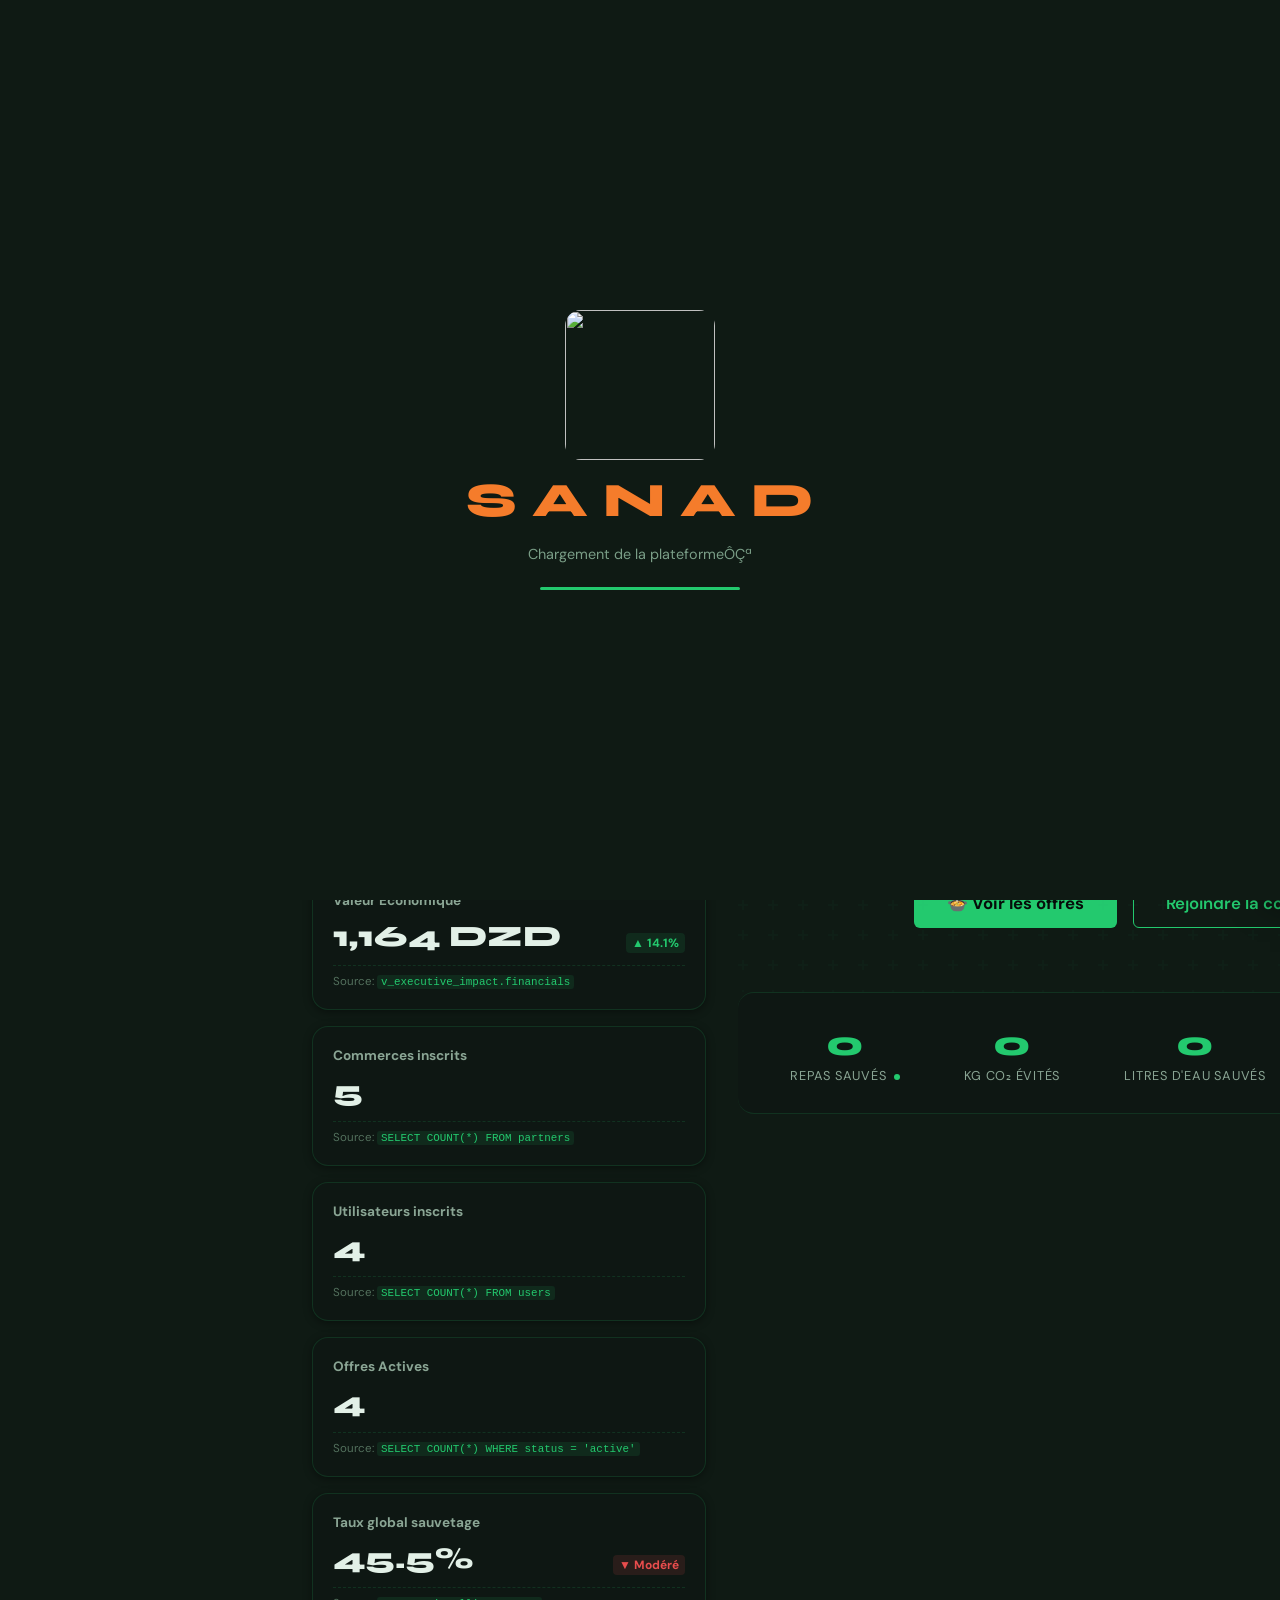
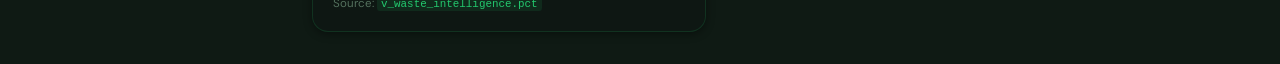
==== commit 409d91ef: "Fusion définitive unifiée avec rôles" ====
--- a/sanad front back/core/templates/index.html
+++ b/sanad front back/core/templates/index.html
@@ -1,21 +1,314 @@
 <!DOCTYPE html>
 <html lang="fr">
 <head>
-    <meta charset="UTF-8">
-    <meta name="viewport" content="width=device-width, initial-scale=1.0">
-    <title>SANAD — Zero Waste Food Redistribution Platform</title>
-    <!-- Google Fonts: Syne, DM Sans, Outfit & JetBrains Mono -->
-    <link rel="preconnect" href="https://fonts.googleapis.com">
-    <link rel="preconnect" href="https://fonts.gstatic.com" crossorigin>
-    <link href="https://fonts.googleapis.com/css2?family=DM+Sans:ital,wght@0,300;0,400;0,500;0,700;1,300;1,400&family=Outfit:wght@400;500;600;700&family=Syne:wght@600;700;800&family=JetBrains+Mono:wght@400;500;600&display=swap" rel="stylesheet">
-    <!-- Chart.js CDN for modern graphics -->
-    <script src="https://cdn.jsdelivr.net/npm/chart.js"></script>
-    <!-- Leaflet.js CDN for interactive maps -->
-    <link rel="stylesheet" href="https://unpkg.com/leaflet@1.9.4/dist/leaflet.css"/>
-    <script src="https://unpkg.com/leaflet@1.9.4/dist/leaflet.js"></script>
-    
-    <style>
-        /* ===========================================================================
+<meta charset="UTF-8">
+<meta name="viewport" content="width=device-width, initial-scale=1.0">
+<title>SANAD — Zero Waste Food Redistribution Platform</title>
+<link rel="preconnect" href="https://fonts.googleapis.com">
+<link href="https://fonts.googleapis.com/css2?family=Syne:wght@400;600;700;800&family=DM+Sans:ital,wght@0,300;0,400;0,500;1,300&display=swap" rel="stylesheet">
+<!-- Chart.js CDN for modern graphics -->
+<script src="https://cdn.jsdelivr.net/npm/chart.js"></script>
+<link rel="stylesheet" href="https://unpkg.com/leaflet@1.9.4/dist/leaflet.css"/>
+<script src="https://unpkg.com/leaflet@1.9.4/dist/leaflet.js"></script>
+<style>
+:root {
+  --green: #1a9e5c;
+  --green-light: #23c96e;
+  --green-dim: #0e5e36;
+  --orange: #f57c2b;
+  --orange-light: #ff9a47;
+  --cream: #faf6f0;
+  --dark: #0f1a14;
+  --dark2: #162019;
+  --card: #1c2b22;
+  --card2: #223029;
+  --border: rgba(35,201,110,0.15);
+  --text: #e8f0eb;
+  --text-dim: #7a9e87;
+  --red: #e84d4d;
+  --yellow: #f5c842;
+  --radius: 14px;
+  --shadow: 0 8px 32px rgba(0,0,0,0.35);
+}
+
+* { margin:0; padding:0; box-sizing:border-box; }
+html { scroll-behavior:smooth; }
+body {
+  font-family: 'DM Sans', sans-serif;
+  background: var(--dark);
+  color: var(--text);
+  min-height: 100vh;
+  overflow-x: hidden;
+}
+
+/* ÔöÇÔöÇ LOADING ÔöÇÔöÇ */
+#loading-screen {
+  position:fixed; inset:0; background:var(--dark);
+  display:flex; flex-direction:column; align-items:center; justify-content:center;
+  z-index:9999; transition: opacity 0.5s;
+}
+.loading-logo { font-family:'Syne',sans-serif; font-size:3rem; font-weight:800; color:var(--green-light); margin-bottom:1rem; }
+.loading-bar { width:200px; height:3px; background:var(--card2); border-radius:3px; overflow:hidden; }
+.loading-fill { height:100%; background:var(--green-light); width:0; animation: loadfill 2s ease forwards; }
+@keyframes loadfill { to { width:100%; } }
+
+/* ÔöÇÔöÇ LAYOUT ÔöÇÔöÇ */
+#app { display:flex; flex-direction:column; min-height:100vh; }
+nav {
+  position:sticky; top:0; z-index:100;
+  background: rgba(15,26,20,0.92);
+  backdrop-filter: blur(12px);
+  border-bottom: 1px solid var(--border);
+  padding: 0 2rem;
+  display:flex; align-items:center; justify-content:space-between; height:64px;
+}
+.nav-logo { font-family:'Syne',sans-serif; font-size:1.4rem; font-weight:800; color:var(--green-light); display:flex; align-items:center; gap:.5rem; cursor:pointer; }
+.nav-logo span { color:var(--orange); }
+.nav-links { display:flex; gap:.25rem; }
+.nav-link {
+  padding:.5rem 1rem; border-radius:8px; cursor:pointer; font-size:.9rem;
+  color:var(--text-dim); transition:all .2s; border:none; background:none;
+  font-family:'DM Sans',sans-serif;
+}
+.nav-link:hover, .nav-link.active { background:var(--card); color:var(--text); }
+.nav-actions { display:flex; gap:.75rem; align-items:center; }
+.btn { padding:.6rem 1.4rem; border-radius:8px; cursor:pointer; font-size:.88rem; font-weight:500; border:none; transition:all .2s; font-family:'DM Sans',sans-serif; }
+.btn-primary { background:var(--green); color:#fff; }
+.btn-primary:hover { background:var(--green-light); transform:translateY(-1px); }
+.btn-outline { background:transparent; color:var(--green-light); border:1.5px solid var(--green); }
+.btn-outline:hover { background:var(--green); color:#fff; }
+.btn-orange { background:var(--orange); color:#fff; }
+.btn-orange:hover { background:var(--orange-light); }
+.btn-danger { background:var(--red); color:#fff; }
+.btn-sm { padding:.4rem .9rem; font-size:.82rem; }
+
+main { flex:1; }
+.page { display:none; }
+.page.active { display:block; }
+
+/* ÔöÇÔöÇ HERO ÔöÇÔöÇ */
+.hero {
+  min-height: calc(100vh - 64px);
+  display:grid; place-items:center; text-align:center; padding:4rem 2rem;
+  background: radial-gradient(ellipse 80% 60% at 50% 0%, rgba(26,158,92,0.12) 0%, transparent 70%);
+  position:relative; overflow:hidden;
+}
+.hero::before {
+  content:''; position:absolute; inset:0;
+  background: url("data:image/svg+xml,%3Csvg width='60' height='60' viewBox='0 0 60 60' xmlns='http://www.w3.org/2000/svg'%3E%3Cg fill='none' fill-rule='evenodd'%3E%3Cg fill='%231a9e5c' fill-opacity='0.04'%3E%3Cpath d='M36 34v-4h-2v4h-4v2h4v4h2v-4h4v-2h-4zm0-30V0h-2v4h-4v2h4v4h2V6h4V4h-4zM6 34v-4H4v4H0v2h4v4h2v-4h4v-2H6zM6 4V0H4v4H0v2h4v4h2V6h4V4H6z'/%3E%3C/g%3E%3C/g%3E%3C/svg%3E");
+}
+.hero-badge {
+  display:inline-flex; align-items:center; gap:.5rem;
+  background:rgba(26,158,92,0.15); border:1px solid var(--border);
+  padding:.4rem 1rem; border-radius:99px; font-size:.82rem; color:var(--green-light);
+  margin-bottom:2rem; animation: fadeUp .6s ease;
+}
+.hero h1 {
+  font-family:'Syne',sans-serif; font-size:clamp(2.5rem, 6vw, 5rem);
+  font-weight:800; line-height:1.05; margin-bottom:1.5rem;
+  animation: fadeUp .7s ease;
+}
+.hero h1 em { color:var(--green-light); font-style:normal; }
+.hero h1 .orange { color:var(--orange); }
+.hero p {
+  font-size:1.1rem; color:var(--text-dim); max-width:520px; margin:0 auto 2.5rem;
+  line-height:1.7; animation: fadeUp .8s ease;
+}
+.hero-cta { display:flex; gap:1rem; justify-content:center; flex-wrap:wrap; animation: fadeUp .9s ease; }
+
+/* Impact counter strip */
+.impact-strip {
+  background:var(--card); border-top:1px solid var(--border); border-bottom:1px solid var(--border);
+  padding:1.5rem 2rem; display:flex; justify-content:center; gap:3rem; flex-wrap:wrap;
+}
+.impact-item { text-align:center; }
+.impact-num {
+  font-family:'Syne',sans-serif; font-size:2rem; font-weight:800;
+  color:var(--green-light); display:block;
+  transition: all .4s ease;
+}
+.impact-label { font-size:.8rem; color:var(--text-dim); text-transform:uppercase; letter-spacing:.05em; }
+.impact-item .live-dot {
+  display:inline-block; width:6px; height:6px; border-radius:50%;
+  background:var(--green-light); margin-left:4px; vertical-align:middle;
+  animation: pulse 1.5s infinite;
+}
+@keyframes pulse { 0%,100%{opacity:1;transform:scale(1)} 50%{opacity:.4;transform:scale(1.5)} }
+
+/* ÔöÇÔöÇ CARDS ÔöÇÔöÇ */
+.section { padding:3rem 2rem; max-width:1200px; margin:0 auto; }
+.section-title {
+  font-family:'Syne',sans-serif; font-size:1.6rem; font-weight:700;
+  margin-bottom:1.5rem; display:flex; align-items:center; gap:.75rem;
+}
+.section-title .badge {
+  font-size:.75rem; background:var(--green-dim); color:var(--green-light);
+  padding:.2rem .7rem; border-radius:99px; font-family:'DM Sans',sans-serif; font-weight:500;
+}
+.grid { display:grid; grid-template-columns: repeat(auto-fill, minmax(300px, 1fr)); gap:1.25rem; }
+
+.offer-card {
+  background:var(--card); border:1px solid var(--border); border-radius:var(--radius);
+  overflow:hidden; transition:transform .2s, box-shadow .2s; cursor:pointer;
+  position:relative;
+}
+.offer-card:hover { transform:translateY(-3px); box-shadow:var(--shadow); }
+.offer-card-img {
+  height:160px; background:linear-gradient(135deg, var(--green-dim), var(--dark2));
+  display:flex; align-items:center; justify-content:center; font-size:3rem; position:relative;
+}
+.offer-card-img img { width:100%; height:100%; object-fit:cover; }
+.discount-badge {
+  position:absolute; top:10px; right:10px;
+  background:var(--orange); color:#fff;
+  font-family:'Syne',sans-serif; font-weight:700; font-size:.85rem;
+  padding:.3rem .65rem; border-radius:8px;
+}
+.urgency-badge {
+  position:absolute; top:10px; left:10px;
+  background:rgba(15,26,20,.85); backdrop-filter:blur(8px);
+  color:var(--yellow); font-size:.78rem; font-weight:500;
+  padding:.25rem .6rem; border-radius:6px; display:flex; align-items:center; gap:.3rem;
+}
+.offer-card-body { padding:1rem; }
+.offer-card-title { font-family:'Syne',sans-serif; font-size:1rem; font-weight:700; margin-bottom:.25rem; }
+.offer-card-resto { font-size:.82rem; color:var(--text-dim); margin-bottom:.75rem; }
+.offer-card-footer { display:flex; align-items:center; justify-content:space-between; }
+.price-block { display:flex; align-items:baseline; gap:.5rem; }
+.price-current { font-family:'Syne',sans-serif; font-size:1.2rem; font-weight:700; color:var(--green-light); }
+.price-orig { font-size:.85rem; color:var(--text-dim); text-decoration:line-through; }
+.qty-badge { font-size:.78rem; background:rgba(26,158,92,.15); color:var(--green-light); padding:.2rem .6rem; border-radius:6px; }
+
+/* ÔöÇÔöÇ MAP ÔöÇÔöÇ */
+#map-container { height:450px; border-radius:var(--radius); overflow:hidden; border:1px solid var(--border); }
+#map { height:100%; }
+
+/* ÔöÇÔöÇ FORMS ÔöÇÔöÇ */
+.form-card {
+  background:var(--card); border:1px solid var(--border); border-radius:var(--radius);
+  padding:2rem; max-width:480px; margin:0 auto;
+}
+.form-title { font-family:'Syne',sans-serif; font-size:1.4rem; font-weight:700; margin-bottom:1.5rem; text-align:center; }
+.form-group { margin-bottom:1.1rem; }
+.form-group label { display:block; font-size:.85rem; color:var(--text-dim); margin-bottom:.4rem; font-weight:500; }
+.form-group input, .form-group select, .form-group textarea {
+  width:100%; padding:.75rem 1rem; border-radius:8px;
+  background:var(--dark2); border:1.5px solid var(--border);
+  color:var(--text); font-size:.9rem; font-family:'DM Sans',sans-serif;
+  transition:border .2s; outline:none;
+}
+.form-group input:focus, .form-group select:focus, .form-group textarea:focus {
+  border-color:var(--green);
+}
+.form-row { display:grid; grid-template-columns:1fr 1fr; gap:1rem; }
+.form-tabs { display:flex; background:var(--dark2); border-radius:10px; padding:4px; margin-bottom:1.5rem; }
+.form-tab { flex:1; text-align:center; padding:.6rem; border-radius:7px; cursor:pointer; font-size:.88rem; transition:all .2s; }
+.form-tab.active { background:var(--green); color:#fff; font-weight:600; }
+.form-error { color:var(--red); font-size:.82rem; margin-top:.4rem; }
+.form-success { color:var(--green-light); font-size:.85rem; text-align:center; padding:.75rem; background:rgba(26,158,92,.1); border-radius:8px; margin-bottom:1rem; }
+
+/* ÔöÇÔöÇ DASHBOARD ÔöÇÔöÇ */
+.dashboard-grid { display:grid; grid-template-columns:280px 1fr; gap:1.5rem; max-width:1200px; margin:0 auto; padding:2rem; }
+.sidebar { background:var(--card); border:1px solid var(--border); border-radius:var(--radius); padding:1.5rem; height:fit-content; display:flex; flex-direction:column; gap:.75rem; }
+.sidebar-title { font-family:'Syne',sans-serif; font-size:1.1rem; font-weight:700; margin-bottom:1.25rem; }
+.sidebar-nav { display:flex; flex-direction:column; gap:.25rem; }
+.sidebar-item {
+  padding:.65rem 1rem; border-radius:8px; cursor:pointer; font-size:.88rem;
+  color:var(--text-dim); display:flex; align-items:center; gap:.75rem; transition:all .2s;
+}
+.sidebar-item:hover, .sidebar-item.active { background:rgba(26,158,92,.12); color:var(--green-light); }
+.stat-grid { display:grid; grid-template-columns:repeat(2,1fr); gap:1rem; margin-bottom:1.5rem; }
+.stat-card { background:var(--card); border:1px solid var(--border); border-radius:var(--radius); padding:1.25rem; }
+.stat-val { font-family:'Syne',sans-serif; font-size:1.8rem; font-weight:800; color:var(--green-light); }
+.stat-label { font-size:.82rem; color:var(--text-dim); margin-top:.25rem; }
+.stat-card.orange .stat-val { color:var(--orange); }
+.stat-card.yellow .stat-val { color:var(--yellow); }
+.stat-card.red .stat-val { color:var(--red); }
+
+/* Tables */
+.table-wrap { background:var(--card); border:1px solid var(--border); border-radius:var(--radius); overflow:hidden; }
+table { width:100%; border-collapse:collapse; }
+th { padding:.85rem 1rem; text-align:left; font-size:.8rem; text-transform:uppercase; letter-spacing:.06em; color:var(--text-dim); background:var(--card2); border-bottom:1px solid var(--border); font-weight:600; }
+td { padding:.85rem 1rem; font-size:.9rem; border-bottom:1px solid rgba(255,255,255,.04); }
+tr:last-child td { border:none; }
+tr:hover td { background:rgba(255,255,255,.02); }
+
+/* Predictions */
+.prediction-card { background:var(--card2); border:1px solid var(--border); border-radius:10px; padding:1rem; display:flex; align-items:center; gap:1rem; margin-bottom:.75rem; }
+.risk-badge { padding:.3rem .75rem; border-radius:99px; font-size:.78rem; font-weight:600; text-transform:uppercase; letter-spacing:.04em; }
+.risk-high { background:rgba(232,77,77,.2); color:var(--red); }
+.risk-medium { background:rgba(245,200,66,.15); color:var(--yellow); }
+.risk-low { background:rgba(26,158,92,.15); color:var(--green-light); }
+
+/* Progress bars */
+.progress-bar { height:6px; background:var(--dark2); border-radius:3px; overflow:hidden; }
+.progress-fill { height:100%; background:var(--green); border-radius:3px; transition:width .5s ease; }
+.progress-fill.orange { background:var(--orange); }
+
+/* Toast */
+.toast-container { position:fixed; bottom:2rem; right:2rem; z-index:9998; display:flex; flex-direction:column; gap:.5rem; }
+.toast {
+  background:var(--card2); border:1px solid var(--border); border-radius:10px;
+  padding:.85rem 1.25rem; display:flex; align-items:center; gap:.75rem;
+  font-size:.88rem; min-width:280px; box-shadow:var(--shadow);
+  animation: slideIn .3s ease;
+}
+.toast.success { border-color:rgba(26,158,92,.4); }
+.toast.error { border-color:rgba(232,77,77,.4); }
+.toast-icon { font-size:1.1rem; }
+@keyframes slideIn { from{transform:translateX(100%);opacity:0} to{transform:translateX(0);opacity:1} }
+
+/* Status chips */
+.chip { display:inline-block; padding:.2rem .65rem; border-radius:99px; font-size:.78rem; font-weight:600; }
+.chip-active { background:rgba(26,158,92,.2); color:var(--green-light); }
+.chip-saved { background:rgba(35,201,110,.15); color:#5ef59a; }
+.chip-expired { background:rgba(232,77,77,.15); color:var(--red); }
+.chip-reserved { background:rgba(245,200,66,.15); color:var(--yellow); }
+
+/* Leaderboard */
+.leader-row { display:flex; align-items:center; gap:1rem; padding:.85rem 1rem; border-bottom:1px solid rgba(255,255,255,.04); }
+.leader-rank { font-family:'Syne',sans-serif; font-size:1.3rem; font-weight:800; width:36px; text-align:center; color:var(--text-dim); }
+.leader-rank.gold { color:#ffd700; }
+.leader-rank.silver { color:#c0c0c0; }
+.leader-rank.bronze { color:#cd7f32; }
+.leader-info { flex:1; }
+.leader-name { font-weight:600; font-size:.92rem; }
+.leader-cuisine { font-size:.8rem; color:var(--text-dim); }
+.leader-meals { font-family:'Syne',sans-serif; font-weight:700; color:var(--green-light); }
+
+/* Modals */
+.modal-overlay {
+  position:fixed; inset:0; background:rgba(0,0,0,.7); backdrop-filter:blur(4px);
+  z-index:500; display:none; place-items:center;
+}
+.modal-overlay.open { display:grid; }
+.modal {
+  background:var(--card); border:1px solid var(--border); border-radius:var(--radius);
+  padding:2rem; max-width:500px; width:90%; max-height:90vh; overflow-y:auto;
+  animation: fadeUp .25s ease;
+}
+.modal-header { display:flex; align-items:center; justify-content:space-between; margin-bottom:1.5rem; }
+.modal-title { font-family:'Syne',sans-serif; font-size:1.2rem; font-weight:700; }
+.modal-close { background:none; border:none; color:var(--text-dim); cursor:pointer; font-size:1.3rem; line-height:1; }
+
+@keyframes fadeUp { from{opacity:0;transform:translateY(16px)} to{opacity:1;transform:translateY(0)} }
+
+/* Responsive */
+@media(max-width:768px) {
+  .dashboard-grid { grid-template-columns:1fr; }
+  .sidebar { display:none; }
+  .form-row { grid-template-columns:1fr; }
+  .impact-strip { gap:1.5rem; }
+  nav { padding:0 1rem; }
+  .nav-links { display:none; }
+}
+
+/* Scrollbar */
+::-webkit-scrollbar { width:6px; }
+::-webkit-scrollbar-track { background:var(--dark2); }
+::-webkit-scrollbar-thumb { background:var(--card2); border-radius:3px; }
+
+/* ===========================================================================
            DESIGN SYSTEM & DESIGN TOKENS (Dark Emerald Glassmorphism)
            =========================================================================== */
         :root {
@@ -68,42 +361,18 @@
             --radius-sm: 6px;
         }
 
-        * {
-            box-sizing: border-box;
-            margin: 0;
-            padding: 0;
-        }
-
-        html {
-            scroll-behavior: smooth;
-            font-size: 14px;
-        }
-
-        body {
-            font-family: var(--font-sans);
-            background-color: var(--bg-dark);
-            color: var(--text-primary);
-            line-height: 1.6;
-            -webkit-font-smoothing: antialiased;
-            overflow-x: hidden;
-        }
-
-        code, pre {
-            font-family: var(--font-mono);
-        }
+        
+
+        
+
+        
+
+        
 
         /* Scrollbar */
-        ::-webkit-scrollbar {
-            width: 6px;
-            height: 6px;
-        }
-        ::-webkit-scrollbar-track {
-            background: var(--bg-dark);
-        }
-        ::-webkit-scrollbar-thumb {
-            background: var(--bg-card-alt);
-            border-radius: 3px;
-        }
+        
+        
+        
 
         /* ===========================================================================
            NAVBAR (API MODE)
@@ -171,7 +440,7 @@
         /* ===========================================================================
            APP LAYOUT CONTAINER
            =========================================================================== */
-        .app-container {
+        .admin-app-container {
             display: flex;
             min-height: calc(100vh - 64px);
             width: 100vw;
@@ -180,7 +449,7 @@
         /* ===========================================================================
            SIDEBAR COMPONENT
            =========================================================================== */
-        .sidebar {
+        .admin-sidebar {
             width: 280px;
             background-color: var(--bg-secondary);
             border-right: 1px solid var(--border-color);
@@ -193,20 +462,20 @@
             z-index: 100;
         }
 
-        .sidebar-menu {
+        .admin-sidebar-menu {
             flex: 1;
             padding: 20px 16px;
             overflow-y: auto;
         }
 
-        .sidebar-menu ul {
+        .admin-sidebar-menu ul {
             list-style: none;
             display: flex;
             flex-direction: column;
             gap: 6px;
         }
 
-        .sidebar-menu li a {
+        .admin-sidebar-menu li a {
             display: flex;
             align-items: center;
             gap: 12px;
@@ -219,12 +488,12 @@
             cursor: pointer;
         }
 
-        .sidebar-menu li a:hover {
+        .admin-sidebar-menu li a:hover {
             background-color: var(--bg-card);
             color: var(--text-primary);
         }
 
-        .sidebar-menu li.active a {
+        .admin-sidebar-menu li.active a {
             background-color: var(--color-emerald-tint);
             color: var(--color-emerald);
             border: 1px solid rgba(35, 201, 110, 0.25);
@@ -237,7 +506,7 @@
         }
 
         /* SIDEBAR SYSTEM ARCHITECTURE WIDGET */
-        .sidebar-arch {
+        .admin-sidebar-arch {
             margin: 16px;
             padding: 14px;
             background-color: var(--bg-card);
@@ -309,7 +578,7 @@
             opacity: 0.85;
         }
 
-        .sidebar-footer {
+        .admin-sidebar-footer {
             padding: 16px 20px;
             border-top: 1px solid var(--border-color);
             background-color: rgba(11, 18, 15, 0.5);
@@ -353,7 +622,7 @@
         /* ===========================================================================
            MAIN CONTENT AREA
            =========================================================================== */
-        .main-content {
+        .admin-main-content {
             flex: 1;
             margin-left: 280px;
             padding: 32px;
@@ -362,7 +631,7 @@
         }
 
         /* Static screens (non-sidebar views) */
-        .main-content-full {
+        .admin-main-content-full {
             flex: 1;
             padding: 40px 20px;
             max-width: 1200px;
@@ -735,7 +1004,7 @@
         /* ===========================================================================
            COMPONENTS & CARDS
            =========================================================================== */
-        .dashboard-grid {
+        .admin-dashboard-grid {
             display: flex;
             flex-direction: column;
             gap: 40px;
@@ -1045,15 +1314,7 @@
             border: 1px solid rgba(35,201,110,0.2);
         }
 
-        .logger-body {
-            background-color: #050807;
-            height: 180px;
-            padding: 14px;
-            overflow-y: auto;
-            display: flex;
-            flex-direction: column;
-            gap: 4px;
-        }
+        .logger-
 
         .log-line {
             font-family: var(--font-mono);
@@ -1746,14 +2007,7 @@
             align-items: center;
         }
 
-        .drawer-body {
-            flex: 1;
-            padding: 24px;
-            overflow-y: auto;
-            display: flex;
-            flex-direction: column;
-            gap: 20px;
-        }
+        .drawer-
 
         .code-block {
             background-color: #050807;
@@ -1864,10 +2118,10 @@
 
         /* Responsive */
         @media(max-width: 992px) {
-            .app-container {
+            .admin-app-container {
                 flex-direction: column;
             }
-            .sidebar {
+            .admin-sidebar {
                 width: 100vw;
                 height: auto;
                 position: relative;
@@ -1875,38 +2129,208 @@
                 border-bottom: 1px solid var(--border-color);
                 top: 0;
             }
-            .main-content {
+            .admin-main-content {
                 margin-left: 0;
                 width: 100%;
                 padding: 20px;
             }
         }
-    </style>
+</style>
 </head>
 <body>
-
-    <!-- Dynamic top navigation bar (used in production mode) -->
-    <nav class="nav-bar">
-        <div class="nav-logo" onclick="navigateTo('home')">
-            <img src="/static/images/logo.png" style="height:44px;width:44px;object-fit:contain;border-radius:6px;" onerror="this.style.display='none'">
-            <span>SANAD</span>
+<!-- Loading -->
+<div id="loading-screen">
+  <div class="loading-logo" style="display:flex;flex-direction:column;align-items:center;gap:.75rem;">
+  <img src="/static/images/logo.png" style="height:150px;width:150px;object-fit:contain;border-radius:16px;">
+  <span style="color:var(--orange)">S A N A D</span>
+  </div>
+  <p style="color:var(--text-dim);margin-bottom:1.5rem;font-size:.9rem;">Chargement de la plateformeÔÇª</p>
+  <div class="loading-bar"><div class="loading-fill"></div></div>
+</div>
+
+<!-- Toast container -->
+<div class="toast-container" id="toasts"></div>
+
+<!-- Modals -->
+<div class="modal-overlay" id="offer-modal">
+  <div class="modal">
+    <div class="modal-header">
+      <span class="modal-title" id="modal-offer-title">D├®tail de l'offre</span>
+      <button class="modal-close" onclick="closeModal('offer-modal')">Ô£ò</button>
+    </div>
+    <div id="modal-offer-body"></div>
+  </div>
+</div>
+
+<div id="app">
+<nav>
+  <div class="nav-logo" onclick="showPage('home')">
+  <img src="/static/images/logo.png" style="height:50px;width:50px;object-fit:contain;border-radius:6px;">
+    <span>SANAD</span>
+  </div>
+  <div class="nav-links">
+    <button class="nav-link" onclick="showPage('feed')">­ƒù║ Feed</button>
+    <button class="nav-link" onclick="showPage('map-page')">­ƒôì Carte</button>
+    <button class="nav-link" onclick="showPage('leaderboard-page')">­ƒÅå Classement</button>
+  </div>
+  <div class="nav-actions" id="nav-actions">
+    <button class="btn btn-outline" onclick="showPage('auth')">Se connecter</button>
+    <button class="btn btn-primary" onclick="showPage('auth')">S'inscrire</button>
+  </div>
+</nav>
+
+<main>
+
+<!-- HOME -->
+<div class="page active" id="page-home">
+  <section class="hero">
+    <div>
+      <div class="hero-badge">­ƒîì Plateforme anti-gaspillage ┬À Oran, Alg├®rie</div>
+      <h1>Transformez chaque surplus<br>en <em>repas sauv├®</em> ÔÇö<br>en <span class="orange">temps r├®el</span></h1>
+      <p>SavePlate connecte les restaurants avec leurs voisins pour ├®liminer le gaspillage alimentaire. Chaque transaction compte, chaque kilo est mesur├®.</p>
+      <div class="hero-cta">
+        <button class="btn btn-primary" style="padding:.85rem 2rem;font-size:1rem" onclick="showPage('feed')">­ƒì¢ Voir les offres</button>
+        <button class="btn btn-outline" style="padding:.85rem 2rem;font-size:1rem" onclick="showPage('auth')">Rejoindre maintenant</button>
+      </div>
+    </div>
+  </section>
+
+  <div class="impact-strip">
+    <div class="impact-item">
+      <span class="impact-num" id="hero-meals">0</span>
+      <span class="impact-label">Repas sauv├®s <span class="live-dot"></span></span>
+    </div>
+    <div class="impact-item">
+      <span class="impact-num" id="hero-co2">0</span>
+      <span class="impact-label">kg COÔéé ├®vit├®s</span>
+    </div>
+    <div class="impact-item">
+      <span class="impact-num" id="hero-water">0</span>
+      <span class="impact-label">Litres d'eau ├®conomis├®s</span>
+    </div>
+    <div class="impact-item">
+      <span class="impact-num" id="hero-kg">0</span>
+      <span class="impact-label">kg de nourriture sauv├®s</span>
+    </div>
+  </div>
+
+  <div class="section">
+    <div class="section-title">Offres du moment <span class="badge" id="active-count">0 actives</span></div>
+    <div class="grid" id="home-offers-grid">
+      <div style="color:var(--text-dim);font-size:.9rem;padding:2rem">Chargement des offresÔÇª</div>
+    </div>
+    <div style="text-align:center;margin-top:2rem">
+      <button class="btn btn-outline" onclick="showPage('feed')">Voir toutes les offres ÔåÆ</button>
+    </div>
+  </div>
+</div>
+
+<!-- FEED -->
+<div class="page" id="page-feed">
+  <div class="section">
+    <div class="section-title">­ƒì¢ Offres disponibles <span class="badge" id="feed-count">ÔÇª</span></div>
+    <div style="display:flex;gap:1rem;margin-bottom:1.5rem;flex-wrap:wrap">
+      <select id="filter-category" class="form-group" style="flex:1;min-width:160px;padding:.6rem 1rem;background:var(--card);border:1px solid var(--border);color:var(--text);border-radius:8px;font-family:'DM Sans',sans-serif" onchange="loadFeed()">
+        <option value="">Toutes cat├®gories</option>
+        <option>Traditionnel</option>
+        <option>Italien</option>
+        <option>Fast Food</option>
+        <option>Boulangerie</option>
+        <option>Vegetarien</option>
+      </select>
+      <button class="btn btn-outline btn-sm" onclick="loadFeed()">­ƒöä Actualiser</button>
+    </div>
+    <div class="grid" id="feed-grid">
+      <div style="color:var(--text-dim);padding:2rem">ChargementÔÇª</div>
+    </div>
+  </div>
+</div>
+
+<!-- MAP -->
+<div class="page" id="page-map-page">
+  <div class="section">
+    <div class="section-title">­ƒôì Carte des offres en direct</div>
+    <div id="map-container"><div id="map"></div></div>
+    <p style="color:var(--text-dim);font-size:.82rem;margin-top:.75rem">Cliquez sur un marqueur pour voir les d├®tails de l'offre.</p>
+  </div>
+</div>
+
+<!-- AUTH -->
+<div class="page" id="page-auth">
+  <div class="section" style="padding-top:4rem">
+    <div class="form-card">
+      <div class="form-title">Bienvenue sur SavePlate ­ƒìâ</div>
+      <div class="form-tabs">
+        <div class="form-tab active" id="tab-login" onclick="switchAuthTab('login')">Se connecter</div>
+        <div class="form-tab" id="tab-register" onclick="switchAuthTab('register')">S'inscrire</div>
+      </div>
+
+      <!-- Login -->
+      <div id="auth-login">
+        <div id="login-success" class="form-success" style="display:none"></div>
+        <div class="form-group">
+          <label>Nom d'utilisateur</label>
+          <input type="text" id="login-username" placeholder="demo_consumer">
         </div>
-        <div class="nav-links" id="api-nav-links">
-            <button class="nav-link active" id="btn-nav-home" onclick="navigateTo('home')">🏠 Home</button>
-            <button class="nav-link" id="btn-nav-feed" onclick="navigateTo('feed')">🍲 Feed</button>
-            <button class="nav-link" id="btn-nav-map" onclick="navigateTo('map')">📍 Carte</button>
-            <button class="nav-link" id="btn-nav-ranks" onclick="navigateTo('ranks')">🏆 Classement</button>
+        <div class="form-group">
+          <label>Mot de passe</label>
+          <input type="password" id="login-password" placeholder="ÔÇóÔÇóÔÇóÔÇóÔÇóÔÇóÔÇóÔÇó">
         </div>
-        <div class="nav-actions" id="api-nav-actions">
-            <!-- Auth links or quick login context -->
+        <div id="login-error" class="form-error" style="display:none"></div>
+        <button class="btn btn-primary" style="width:100%;padding:.85rem;margin-top:.5rem" onclick="doLogin()">Se connecter</button>
+        <p style="text-align:center;color:var(--text-dim);font-size:.8rem;margin-top:1rem">
+          D├®mo: <code style="color:var(--green-light)">demo_consumer</code> / <code style="color:var(--green-light)">demo1234</code><br>
+          Restaurant: <code style="color:var(--orange)">demo_restaurant</code> / <code style="color:var(--orange)">demo1234</code>
+        </p>
+      </div>
+
+      <!-- Register -->
+      <div id="auth-register" style="display:none">
+        <div class="form-tabs" style="margin-bottom:1rem">
+          <div class="form-tab active" id="role-consumer" onclick="switchRole('consumer')">­ƒºæ Consommateur</div>
+          <div class="form-tab" id="role-restaurant" onclick="switchRole('restaurant')">­ƒÅ¬ Restaurant</div>
         </div>
-    </nav>
-
-    <!-- Unified SPA Layout -->
-    <div class="app-container" id="app-layout-container">
+        <div class="form-row">
+          <div class="form-group"><label>Nom d'utilisateur</label><input type="text" id="reg-username"></div>
+          <div class="form-group"><label>Email</label><input type="email" id="reg-email"></div>
+        </div>
+        <div class="form-group"><label>Mot de passe</label><input type="password" id="reg-password"></div>
+        <div id="restaurant-fields" style="display:none">
+          <div class="form-group"><label>Nom du restaurant</label><input type="text" id="reg-resto-name"></div>
+          <div class="form-group"><label>Adresse</label><input type="text" id="reg-address"></div>
+          <div class="form-group">
+            <label>Type de cuisine</label>
+            <select id="reg-cuisine">
+              <option>Alg├®rien</option><option>Traditionnel</option><option>Fast Food</option>
+              <option>Boulangerie</option><option>Italien</option><option>Fusion</option>
+            </select>
+          </div>
+        </div>
+        <div id="reg-error" class="form-error" style="display:none"></div>
+        <button class="btn btn-primary" style="width:100%;padding:.85rem;margin-top:.5rem" onclick="doRegister()">Cr├®er mon compte</button>
+      </div>
+    </div>
+  </div>
+</div>
+
+<!-- DASHBOARD (shared, content changes by role) -->
+<div class="page" id="page-dashboard">
+  <!-- Classmate Layout -->
+  <div class="dashboard-grid" id="classmate-dashboard-layout" style="display:none;">
+    <div class="sidebar">
+      <div class="sidebar-title" id="sidebar-user-name">Mon espace</div>
+      <div id="sidebar-role-badge" style="font-size:.78rem;color:var(--text-dim);margin-bottom:1.25rem"></div>
+      <nav class="sidebar-nav" id="sidebar-nav" style="background:var(--card2);border-radius:10px;padding:.5rem;margin-bottom:.75rem;"></nav>
+      <button class="btn btn-outline btn-sm" style="width:100%; margin-top:.5rem" onclick="doLogout()">Se d├®connecter</button>
+    </div>
+    <div id="dashboard-content"></div>
+  </div>
+
+  <!-- Admin/Simulation Layout (SavePlate Global Analytics) -->
+  <div class="admin-app-container" id="app-layout-container">
         
         <!-- SIDEBAR (Shown in dashboards) -->
-        <aside class="sidebar" id="app-sidebar" style="display:none;">
+        <aside class="admin-sidebar" id="app-sidebar" style="display:none;">
             <div class="sidebar-menu">
                 <!-- 1. ADMIN SIDEBAR -->
                 <ul id="sidebar-menu-admin" style="display:none;">
@@ -1996,7 +2420,7 @@
         </aside>
 
         <!-- MAIN SCROLL WINDOW -->
-        <main class="main-content" id="main-app-content">
+        <main class="admin-main-content" id="main-app-content">
             
             <!-- HEADER -->
             <header class="content-header" id="main-content-header">
@@ -2052,7 +2476,7 @@
                 </div>
             </header>
 
-            <div class="dashboard-grid">
+            <div class="admin-dashboard-grid">
                 
                 <!-- ================================================================= -->
                 <!-- ROLE 1: ADMIN SECTIONS                                            -->
@@ -2810,1807 +3234,1984 @@
     <div class="toast-container" id="toasts"></div>
 
     <!-- JavaScript logic -->
-    <script>
-        // ===========================================================================
-        // DUAL-MODE CONTROLLER (DEMO SIMULATOR VS LIVE API DJANGO)
-        // ===========================================================================
-        const API = '/api';
+</div></div>
+
+<!-- LEADERBOARD -->
+<div class="page" id="page-leaderboard-page">
+  <div class="section">
+    <div class="section-title">­ƒÅå Classement des restaurants</div>
+    <p style="color:var(--text-dim);margin-bottom:1.5rem;font-size:.9rem">Les restaurants qui sauvent le plus de repas cette semaine.</p>
+    <div class="table-wrap" id="leaderboard-list">
+      <div style="padding:2rem;color:var(--text-dim)">ChargementÔÇª</div>
+    </div>
+  </div>
+</div>
+
+</main>
+</div>
+
+
+<!-- Claim Modal (Simulation Mode) -->
+<div class="modal-overlay" id="claim-modal">
+  <div class="modal">
+    <div class="modal-header">
+      <span class="modal-title" id="claim-modal-title">Réserver l'offre</span>
+      <button class="modal-close" onclick="closeModal('claim-modal')">✕</button>
+    </div>
+    <div class="form-group">
+      <label>Quantité à réserver</label>
+      <input type="number" id="form-claim-quantity" value="1" min="1">
+    </div>
+    <button class="btn btn-primary" id="btn-claim-submit" style="width:100%;padding:.85rem;margin-top:.5rem">Confirmer la réservation</button>
+  </div>
+</div>
+
+
+
+
+<script>
+// ===========================================================================
+// DUAL-MODE CONTROLLER (DEMO SIMULATOR VS LIVE API DJANGO)
+// ===========================================================================
+const API = '/api';
+
+// Simulation database state
+const users = [
+    { id: 'u1', username: 'Mokhtar (SDF)', role: 'consumer', beneficiary_type: 'Homeless' },
+    { id: 'u2', username: 'Amine (Étudiant)', role: 'consumer', beneficiary_type: 'Student' },
+    { id: 'u3', username: 'Nour (Faible revenu)', role: 'consumer', beneficiary_type: 'Low Income' },
+    { id: 'u4', username: 'Kenzi (Autre)', role: 'consumer', beneficiary_type: 'Other' }
+];
+
+const partners = [
+    { id: 'p1', name: 'La Boulangerie du Coin', type: 'Bakery', cuisine_type: 'Boulangerie', district: 'El-Hamri', lat: 35.6948, lng: -0.6312, declared_beneficiaries: 120, avg_waste_kg: 8.5 },
+    { id: 'p2', name: 'Supermarché Express', type: 'Supermarket', cuisine_type: 'Supermarché', district: 'Maraval', lat: 35.6892, lng: -0.6455, declared_beneficiaries: 350, avg_waste_kg: 24.0 },
+    { id: 'p3', name: 'Le Bistro Gourmand', type: 'Restaurant', cuisine_type: 'Traditionnel', district: 'Oran Center', lat: 35.7001, lng: -0.6391, declared_beneficiaries: 80, avg_waste_kg: 14.5 },
+    { id: 'p4', name: 'Saveurs d\'Asie', type: 'Restaurant', cuisine_type: 'Fusion', district: 'Front de Mer', lat: 35.7082, lng: -0.6275, declared_beneficiaries: 95, avg_waste_kg: 11.0 },
+    { id: 'p5', name: 'La Table Verte', type: 'Restaurant', cuisine_type: 'Végétarien', district: 'Courbet', lat: 35.7015, lng: -0.6189, declared_beneficiaries: 110, avg_waste_kg: 9.8 }
+];
+
+let listings = [
+    { id: 'l1', partner_id: 'p1', title: 'Box of Fresh Baguettes', category: 'Bakery & Bread', original_quantity_kg: 8.0, original_price: 240, current_price: 80, quantity_total: 5, quantity_remaining: 3, status: 'active', expires_at: new Date(Date.now() + 3600000 * 2), created_at: new Date(Date.now() - 3600000 * 3) },
+    { id: 'l2', partner_id: 'p2', title: 'Produce Mix Basket', category: 'Produce', original_quantity_kg: 15.0, original_price: 600, current_price: 150, quantity_total: 3, quantity_remaining: 1, status: 'active', expires_at: new Date(Date.now() + 3600000 * 4), created_at: new Date(Date.now() - 3600000 * 1) },
+    { id: 'l3', partner_id: 'p3', title: 'Beef Stew Portions', category: 'Prepared Meals', original_quantity_kg: 10.0, original_price: 1200, current_price: 400, quantity_total: 4, quantity_remaining: 0, status: 'saved', expires_at: new Date(Date.now() - 10000), created_at: new Date(Date.now() - 3600000 * 5) },
+    { id: 'l4', partner_id: 'p4', title: 'Sushi Selection Tray', category: 'Prepared Meals', original_quantity_kg: 6.0, original_price: 1500, current_price: 500, quantity_total: 2, quantity_remaining: 2, status: 'active', expires_at: new Date(Date.now() + 3600000 * 1), created_at: new Date(Date.now() - 1800000) },
+    { id: 'l5', partner_id: 'p5', title: 'Dairy & Cheese Cups', category: 'Dairy & Eggs', original_quantity_kg: 12.0, original_price: 450, current_price: 100, quantity_total: 6, quantity_remaining: 6, status: 'active', expires_at: new Date(Date.now() + 3600000 * 5), created_at: new Date(Date.now() - 600000) }
+];
+
+let reservations = [
+    { id: 'r1', listing_id: 'l3', consumer_id: 'u1', quantity: 4, status: 'confirmed', created_at: new Date(Date.now() - 3600000 * 4) },
+    { id: 'r2', listing_id: 'l1', consumer_id: 'u2', quantity: 2, status: 'confirmed', created_at: new Date(Date.now() - 3600000 * 2) },
+    { id: 'r3', listing_id: 'l2', consumer_id: 'u3', quantity: 2, status: 'confirmed', created_at: new Date(Date.now() - 3600000 * 1) }
+];
+
+let predictionsData = [
+    { id: 'pr1', partner_id: 'p1', dish_name: 'Traditional Sourdough Loaf', predicted_waste_kg: 6.5, risk_level: 'high', confidence_score: 0.92, predicted_date: new Date(Date.now() + 86400000).toLocaleDateString('fr') },
+    { id: 'pr2', partner_id: 'p2', dish_name: 'Mixed Fresh Salads', predicted_waste_kg: 12.0, risk_level: 'high', confidence_score: 0.88, predicted_date: new Date(Date.now() + 86400000).toLocaleDateString('fr') },
+    { id: 'pr3', partner_id: 'p3', dish_name: 'Lamb Tajine Portions', predicted_waste_kg: 5.2, risk_level: 'medium', confidence_score: 0.74, predicted_date: new Date(Date.now() + 86400000 * 2).toLocaleDateString('fr') },
+    { id: 'pr4', partner_id: 'p4', dish_name: 'California Maki Sets', predicted_waste_kg: 4.8, risk_level: 'low', confidence_score: 0.65, predicted_date: new Date(Date.now() + 86400000).toLocaleDateString('fr') }
+];
+
+let pipelineMetrics = {
+    totalEvents: 1540, successCount: 1540, errorsCount: 0,
+    latencyHistory: [42, 38, 45, 41, 50, 43, 39, 44, 40, 42], activeConnections: 14
+};
+
+let dataQuality = { missingValues: 0, duplicatesDetected: 0, orphanedRecords: 0 };
+
+const sqlInspectorData = {
+    pipeline_telemetry: {
+        title: "Télémétrie du Pipeline SQL Ingestion",
+        subtitle: "Aggregation des webhook API en temps réel",
+        schema: "CREATE TABLE pipeline_metrics (\n    id BIGSERIAL PRIMARY KEY,\n    event_type VARCHAR(50) NOT NULL,\n    latency_ms INT NOT NULL,\n    status VARCHAR(15) NOT NULL CHECK (status IN ('success', 'error')),\n    timestamp TIMESTAMP WITH TIME ZONE DEFAULT CURRENT_TIMESTAMP\n);",
+        query: "SELECT \n    COUNT(*) AS total_ingested_events,\n    AVG(latency_ms) AS avg_write_latency,\n    ROUND((COUNT(*) FILTER (WHERE status = 'success')::numeric / COUNT(*)) * 100, 2) AS success_rate\nFROM pipeline_metrics\nWHERE timestamp >= CURRENT_DATE;",
+        explanation: "Supervise la latence et les anomalies d'ingestion. Les spikes de latence (>200ms) déclenchent automatiquement des alertes de scaling Supabase."
+    },
+    database_analytics: {
+        title: "Physical Relational Sizing",
+        subtitle: "Espace disque et row counts du catalogue pg_catalog",
+        schema: "",
+        query: "SELECT \n    relname AS table_name,\n    relnameRelid AS estimated_rows,\n    pg_size_pretty(pg_relation_size(relid)) AS data_size\nFROM pg_stat_user_tables;",
+        explanation: "Mesure le row count et la taille sur disque des tables pour monitorer la volumétrie et la charge pgBouncer."
+    },
+    data_quality: {
+        title: "SQL Assertions Quality Center",
+        subtitle: "Validation logique des schémas et clé étrangère",
+        schema: "ALTER TABLE offers ADD CONSTRAINT chk_price CHECK (current_price <= original_price);",
+        query: "SELECT \n    (SELECT COUNT(*) FROM offers WHERE original_price IS NULL OR current_price IS NULL) AS missing_pricing,\n    (SELECT COUNT(*) FROM reservations r LEFT JOIN offers o ON r.offer_id = o.id WHERE o.id IS NULL) AS orphaned_reservations;",
+        explanation: "Exécute des requêtes de monitoring de cohérence. Si le taux d'intégrité passe sous 98%, l'export vers les prédictions IA est suspendu."
+    }
+};
+
+let state = {
+    token: localStorage.getItem('sp_token'),
+    user: (() => { try { return JSON.parse(localStorage.getItem('sp_user') || 'null'); } catch(e) { localStorage.removeItem('sp_user'); return null; } })(),
+    offers: [],
+    map: null,
+    ws_impact: null,
+    currentDashboardSection: null,
+    simulatedMode: true,
+    activeMerchant: 'p1',
+    activeBeneficiary: 'u1'
+};
+
+let maps = { admin: null, user: null, api: null };
+let charts = {};
+let simulationInterval = null;
+
+// ===========================================================================
+// INITIALIZATION
+// ===========================================================================
+window.addEventListener('DOMContentLoaded', async () => {
+    // 1. Loading Screen
+    setTimeout(() => {
+        const ls = document.getElementById('loading-screen');
+        if (ls) {
+            ls.style.opacity = '0';
+            setTimeout(() => ls.remove(), 500);
+        }
+    }, 1400);
+
+    // 2. Selectors & setup
+    populateMerchantSelector();
+
+    // 3. Determine Mode (Auto-detect file context for test validation)
+    const toggleEl = document.getElementById('demo-toggle');
+    const isLocalFile = (location.protocol === 'file:' || location.href.indexOf('demo') !== -1);
+    
+    if (isLocalFile) {
+        state.simulatedMode = true;
+        if (toggleEl) toggleEl.checked = true;
+    } else {
+        state.simulatedMode = toggleEl ? toggleEl.checked : false;
+    }
+
+    // Sync navbar layout on load
+    updateNavForAuth();
+
+    // 4. Initial Routing
+    if (state.simulatedMode) {
+        // Hide classmate navbar & pages
+        const classmateNav = document.querySelector('nav:not(.nav-bar)');
+        if (classmateNav) classmateNav.style.display = 'none';
+
+        document.querySelectorAll('.page').forEach(p => p.classList.remove('active'));
+        const pageDash = document.getElementById('page-dashboard');
+        if (pageDash) pageDash.classList.add('active');
+
+        // Show Admin dashboard wrapper
+        const classmateDashLayout = document.getElementById('classmate-dashboard-layout');
+        if (classmateDashLayout) classmateDashLayout.style.display = 'none';
+
+        const adminDashLayout = document.getElementById('admin-dashboard-layout');
+        if (adminDashLayout) adminDashLayout.style.display = 'flex';
+
+        const appSidebar = document.getElementById('app-sidebar');
+        if (appSidebar) appSidebar.style.display = 'flex';
+
+        // Defaults to admin in simulator
+        const roleSel = document.getElementById('role-selector');
+        if (roleSel) roleSel.value = 'admin';
+
+        handleRoleChange();
+        startDemoSimulation();
+        logTerminal('SUCCESS', 'Simulation mode active (Static context).');
+    } else {
+        // API production mode
+        const classmateNav = document.querySelector('nav:not(.nav-bar)');
+        if (classmateNav) classmateNav.style.display = 'flex';
+
+        const adminDashLayout = document.getElementById('admin-dashboard-layout');
+        if (adminDashLayout) adminDashLayout.style.display = 'none';
+
+        await seedIfNeeded();
+        await loadGlobalImpact();
+        await loadHomeOffers();
+        connectWebSocket();
+        updateNavForAuth();
+
+        stopDemoSimulation();
+        showPage('home');
+    }
+});
+
+function populateMerchantSelector() {
+    const selector = document.getElementById('merchant-selector');
+    if (selector) {
+        selector.innerHTML = partners.map(p => `<option value="${p.id}">${p.name} (${p.type})</option>`).join('');
+        state.activeMerchant = partners[0].id;
+    }
+}
+
+// ===========================================================================
+// ROUTING CONTROLLERS
+// ===========================================================================
+function showPage(name) {
+    // Production Mode routing
+    document.querySelectorAll('.page').forEach(p => p.classList.remove('active'));
+    document.querySelectorAll('.nav-link').forEach(l => l.classList.remove('active'));
+
+    const page = document.getElementById(`page-${name}`);
+    if (page) page.classList.add('active');
+
+    const btn = document.querySelector(`.nav-link[onclick*="${name}"]`);
+    if (btn) btn.classList.add('active');
+
+    if (name === 'feed') loadFeed();
+    if (name === 'map-page') initMap();
+    if (name === 'leaderboard-page') loadLeaderboard();
+
+    if (name === 'dashboard') {
+        if (!state.token) { showPage('auth'); return; }
         
-        // In-memory Database state (for Demo Simulator Mode)
-        const users = [
-            { id: 'u1', username: 'Mokhtar (SDF)', role: 'consumer', beneficiary_type: 'Homeless' },
-            { id: 'u2', username: 'Amine (Étudiant)', role: 'consumer', beneficiary_type: 'Student' },
-            { id: 'u3', username: 'Nour (Faible revenu)', role: 'consumer', beneficiary_type: 'Low Income' },
-            { id: 'u4', username: 'Kenzi (Autre)', role: 'consumer', beneficiary_type: 'Other' }
-        ];
-
-        const partners = [
-            { id: 'p1', name: 'La Boulangerie du Coin', type: 'Bakery', cuisine_type: 'Boulangerie', district: 'El-Hamri', lat: 35.6948, lng: -0.6312, declared_beneficiaries: 120, avg_waste_kg: 8.5 },
-            { id: 'p2', name: 'Supermarché Express', type: 'Supermarket', cuisine_type: 'Supermarché', district: 'Maraval', lat: 35.6892, lng: -0.6455, declared_beneficiaries: 350, avg_waste_kg: 24.0 },
-            { id: 'p3', name: 'Le Bistro Gourmand', type: 'Restaurant', cuisine_type: 'Traditionnel', district: 'Oran Center', lat: 35.7001, lng: -0.6391, declared_beneficiaries: 80, avg_waste_kg: 14.5 },
-            { id: 'p4', name: 'Saveurs d\'Asie', type: 'Restaurant', cuisine_type: 'Fusion', district: 'Front de Mer', lat: 35.7082, lng: -0.6275, declared_beneficiaries: 95, avg_waste_kg: 11.0 },
-            { id: 'p5', name: 'La Table Verte', type: 'Restaurant', cuisine_type: 'Végétarien', district: 'Courbet', lat: 35.7015, lng: -0.6189, declared_beneficiaries: 110, avg_waste_kg: 9.8 }
-        ];
-
-        let listings = [
-            { id: 'l1', partner_id: 'p1', title: 'Box of Fresh Baguettes', category: 'Bakery & Bread', original_quantity_kg: 8.0, original_price: 240, current_price: 80, quantity_total: 5, quantity_remaining: 3, status: 'active', expires_at: new Date(Date.now() + 3600000 * 2), created_at: new Date(Date.now() - 3600000 * 3) },
-            { id: 'l2', partner_id: 'p2', title: 'Produce Mix Basket', category: 'Produce', original_quantity_kg: 15.0, original_price: 600, current_price: 150, quantity_total: 3, quantity_remaining: 1, status: 'active', expires_at: new Date(Date.now() + 3600000 * 4), created_at: new Date(Date.now() - 3600000 * 1) },
-            { id: 'l3', partner_id: 'p3', title: 'Beef Stew Portions', category: 'Prepared Meals', original_quantity_kg: 10.0, original_price: 1200, current_price: 400, quantity_total: 4, quantity_remaining: 0, status: 'saved', expires_at: new Date(Date.now() - 10000), created_at: new Date(Date.now() - 3600000 * 5) },
-            { id: 'l4', partner_id: 'p4', title: 'Sushi Selection Tray', category: 'Prepared Meals', original_quantity_kg: 6.0, original_price: 1500, current_price: 500, quantity_total: 2, quantity_remaining: 2, status: 'active', expires_at: new Date(Date.now() + 3600000 * 1), created_at: new Date(Date.now() - 1800000) },
-            { id: 'l5', partner_id: 'p5', title: 'Dairy & Cheese Cups', category: 'Dairy & Eggs', original_quantity_kg: 12.0, original_price: 450, current_price: 100, quantity_total: 6, quantity_remaining: 6, status: 'active', expires_at: new Date(Date.now() + 3600000 * 5), created_at: new Date(Date.now() - 600000) }
-        ];
-
-        let reservations = [
-            { id: 'r1', listing_id: 'l3', consumer_id: 'u1', quantity: 4, status: 'confirmed', created_at: new Date(Date.now() - 3600000 * 4) },
-            { id: 'r2', listing_id: 'l1', consumer_id: 'u2', quantity: 2, status: 'confirmed', created_at: new Date(Date.now() - 3600000 * 2) },
-            { id: 'r3', listing_id: 'l2', consumer_id: 'u3', quantity: 2, status: 'confirmed', created_at: new Date(Date.now() - 3600000 * 1) }
-        ];
-
-        let predictionsData = [
-            { id: 'pr1', partner_id: 'p1', dish_name: 'Traditional Sourdough Loaf', predicted_waste_kg: 6.5, risk_level: 'high', confidence_score: 0.92, predicted_date: new Date(Date.now() + 86400000).toLocaleDateString('fr') },
-            { id: 'pr2', partner_id: 'p2', dish_name: 'Mixed Fresh Salads', predicted_waste_kg: 12.0, risk_level: 'high', confidence_score: 0.88, predicted_date: new Date(Date.now() + 86400000).toLocaleDateString('fr') },
-            { id: 'pr3', partner_id: 'p3', dish_name: 'Lamb Tajine Portions', predicted_waste_kg: 5.2, risk_level: 'medium', confidence_score: 0.74, predicted_date: new Date(Date.now() + 86400000 * 2).toLocaleDateString('fr') },
-            { id: 'pr4', partner_id: 'p4', dish_name: 'California Maki Sets', predicted_waste_kg: 4.8, risk_level: 'low', confidence_score: 0.65, predicted_date: new Date(Date.now() + 86400000).toLocaleDateString('fr') }
-        ];
-
-        let pipelineMetrics = {
-            totalEvents: 1540, successCount: 1540, errorsCount: 0,
-            latencyHistory: [42, 38, 45, 41, 50, 43, 39, 44, 40, 42], activeConnections: 14
-        };
-
-        let dataQuality = { missingValues: 0, duplicatesDetected: 0, orphanedRecords: 0 };
-
-        const sqlInspectorData = {
-            pipeline_telemetry: {
-                title: "Télémétrie du Pipeline SQL Ingestion",
-                subtitle: "Aggregation des webhook API en temps réel",
-                schema: `CREATE TABLE pipeline_metrics (\n    id BIGSERIAL PRIMARY KEY,\n    event_type VARCHAR(50) NOT NULL,\n    latency_ms INT NOT NULL,\n    status VARCHAR(15) NOT NULL CHECK (status IN ('success', 'error')),\n    timestamp TIMESTAMP WITH TIME ZONE DEFAULT CURRENT_TIMESTAMP\n);`,
-                query: `SELECT \n    COUNT(*) AS total_ingested_events,\n    AVG(latency_ms) AS avg_write_latency,\n    ROUND((COUNT(*) FILTER (WHERE status = 'success')::numeric / COUNT(*)) * 100, 2) AS success_rate\nFROM pipeline_metrics\nWHERE timestamp >= CURRENT_DATE;`,
-                explanation: "Supervise la latence et les anomalies d'ingestion. Les spikes de latence (>200ms) déclenchent automatiquement des alertes de scaling Supabase."
-            },
-            database_analytics: {
-                title: "Physical Relational Sizing",
-                subtitle: "Espace disque et row counts du catalogue pg_catalog",
-                schema: ``,
-                query: `SELECT \n    relname AS table_name,\n    n_live_tup AS estimated_rows,\n    pg_size_pretty(pg_relation_size(relid)) AS data_size\nFROM pg_stat_user_tables;`,
-                explanation: "Mesure le row count et la taille sur disque des tables pour monitorer la volumétrie et la charge pgBouncer."
-            },
-            data_quality: {
-                title: "SQL Assertions Quality Center",
-                subtitle: "Validation logique des schémas et clé étrangère",
-                schema: `ALTER TABLE offers ADD CONSTRAINT chk_price CHECK (current_price <= original_price);`,
-                query: `SELECT \n    (SELECT COUNT(*) FROM offers WHERE original_price IS NULL OR current_price IS NULL) AS missing_pricing,\n    (SELECT COUNT(*) FROM reservations r LEFT JOIN offers o ON r.offer_id = o.id WHERE o.id IS NULL) AS orphaned_reservations;`,
-                explanation: "Exécute des requêtes de monitoring de cohérence. Si le taux d'intégrité passe sous 98%, l'export vers les prédictions IA est suspendu."
-            }
-        };
-
-        // Live connection state
-        let state = {
-            token: localStorage.getItem('sp_token'),
-            user: (() => { try { return JSON.parse(localStorage.getItem('sp_user') || 'null'); } catch(e) { return null; } })(),
-            offers: [],
-            simulatedMode: true,
-            currentDashboardSection: 'overview',
-            activeMerchant: 'p1',
-            activeBeneficiary: 'u1'
-        };
-
-        let maps = { admin: null, user: null, api: null };
-        let charts = {};
-        let simulationInterval = null;
-
-        // Visual Logger for Virtual Ingestion Terminal
-        function logTerminal(type, message) {
-            const logBody = document.getElementById('log-body');
-            if (!logBody) return;
-
-            const timestamp = new Date().toLocaleTimeString();
-            const line = document.createElement('div');
-            line.className = 'log-line';
-
-            if (type === 'SUCCESS') {
-                line.innerHTML = `<span class="text-success">[SUCCESS]</span> ${timestamp} - ${message}`;
-            } else if (type === 'ERROR') {
-                line.innerHTML = `<span class="text-red">[ERROR]</span> ${timestamp} - ${message}`;
-            } else if (type === 'WARN') {
-                line.innerHTML = `<span class="text-warn">[WARNING]</span> ${timestamp} - ${message}`;
-            } else {
-                line.innerHTML = `<span class="text-muted">[INFO]</span> ${timestamp} - ${message}`;
-            }
-
-            logBody.appendChild(line);
-            logBody.scrollTop = logBody.scrollHeight; // Auto-scroll
-        }
-
-        // ===========================================================================
-        // INITIALIZATION
-        // ===========================================================================
-        window.addEventListener('DOMContentLoaded', async () => {
-            // Seed selectors
-            populateMerchantSelector();
-            
-            // Set toggle state
-            const toggleEl = document.getElementById('demo-toggle');
-            state.simulatedMode = toggleEl.checked;
-            
-            // Sync nav action bar
-            updateNavForAuth();
-            
-            // Initial view
-            if (state.simulatedMode) {
-                document.getElementById('app-layout-container').style.display = 'flex';
-                document.getElementById('app-sidebar').style.display = 'flex';
-                document.getElementById('main-landing-content').style.display = 'none';
-                handleRoleChange();
-                startDemoSimulation();
-            } else {
-                document.getElementById('app-layout-container').style.display = 'none';
-                document.getElementById('main-landing-content').style.display = 'block';
-                navigateTo('home');
-                stopDemoSimulation();
-            }
-
-            logTerminal('SUCCESS', 'Platform routing initialized. Ingestion webhook listening.');
-        });
-
-        function populateMerchantSelector() {
-            const selector = document.getElementById('merchant-selector');
-            selector.innerHTML = partners.map(p => `<option value="${p.id}">${p.name} (${p.type})</option>`).join('');
-            state.activeMerchant = partners[0].id;
-        }
-
-        // ===========================================================================
-        // ROUTING / VIEW SWITCHER
-        // ===========================================================================
-        function toggleSimulation() {
-            const toggleEl = document.getElementById('demo-toggle');
-            state.simulatedMode = toggleEl.checked;
-
-            const actionsGroup = document.getElementById('sim-actions-group');
-            const liveIndicator = document.getElementById('live-indicator');
-            const statusLabel = document.getElementById('status-label');
-
-            if (state.simulatedMode) {
-                // Open Simulation Dashboard
-                document.getElementById('app-layout-container').style.display = 'flex';
-                document.getElementById('app-sidebar').style.display = 'flex';
-                document.getElementById('main-landing-content').style.display = 'none';
-                
-                document.getElementById('role-selector-container').style.display = 'flex';
-                actionsGroup.classList.remove('disabled');
-                liveIndicator.className = 'status-indicator live';
-                statusLabel.textContent = 'Simulateur Actif';
-
-                handleRoleChange();
-                startDemoSimulation();
-                logTerminal('INFO', 'Switched to Demo Simulation Mode. State isolated.');
-            } else {
-                // Open Real Django Web App
-                document.getElementById('app-layout-container').style.display = 'none';
-                document.getElementById('main-landing-content').style.display = 'block';
-                
-                document.getElementById('role-selector-container').style.display = 'none';
-                document.getElementById('merchant-selector-container').style.display = 'none';
-                document.getElementById('beneficiary-selector-container').style.display = 'none';
-
-                actionsGroup.classList.add('disabled');
-                liveIndicator.className = 'status-indicator paused';
-                statusLabel.textContent = 'API Django connectée';
-
-                stopDemoSimulation();
-                navigateTo('home');
-                logTerminal('INFO', 'Switched to Production API Mode. Synchronizing database...');
-            }
-        }
-
-        // Navigate on static public API pages
-        async function navigateTo(pageKey) {
-            document.querySelectorAll('.nav-link').forEach(btn => btn.classList.remove('active'));
-            const matchedBtn = document.getElementById(`btn-nav-${pageKey}`);
-            if (matchedBtn) matchedBtn.classList.add('active');
-
-            document.querySelectorAll('.api-page').forEach(div => div.style.display = 'none');
-            document.getElementById(`page-${pageKey}`).style.display = 'block';
-
-            if (pageKey === 'home') {
-                await loadApiGlobalImpact();
-            } else if (pageKey === 'feed') {
-                await loadApiFeed();
-            } else if (pageKey === 'map') {
-                setTimeout(() => renderApiMap(), 100);
-            } else if (pageKey === 'ranks') {
-                await loadApiRanks();
-            } else if (pageKey === 'dashboard') {
-                // If logged in via API, open custom view inside App Layout
-                if (!state.token) {
-                    navigateTo('auth');
-                } else {
-                    document.getElementById('app-layout-container').style.display = 'flex';
-                    document.getElementById('app-sidebar').style.display = 'flex';
-                    document.getElementById('main-landing-content').style.display = 'none';
-                    
-                    // Show sidebar corresponding to user role
-                    document.getElementById('sidebar-menu-admin').style.display = state.user.role === 'admin' ? 'block' : 'none';
-                    document.getElementById('sidebar-menu-business').style.display = state.user.role === 'restaurant' ? 'block' : 'none';
-                    document.getElementById('sidebar-menu-user').style.display = state.user.role === 'consumer' ? 'block' : 'none';
-                    
-                    const footerAvatar = document.getElementById('sidebar-role-avatar');
-                    const footerName = document.getElementById('sidebar-profile-name');
-                    const footerRole = document.getElementById('sidebar-profile-role');
-
-                    footerName.textContent = state.user.username;
-                    
-                    if (state.user.role === 'admin') {
-                        footerAvatar.textContent = 'AD';
-                        footerRole.textContent = 'Administrateur';
-                        switchSection('admin-overview');
-                    } else if (state.user.role === 'restaurant') {
-                        footerAvatar.textContent = 'ME';
-                        footerRole.textContent = 'Propriétaire';
-                        // Find merchant id matches user username
-                        switchSection('business-impact');
-                    } else {
-                        footerAvatar.textContent = 'BE';
-                        footerRole.textContent = 'Bénéficiaire';
-                        switchSection('user-profile');
-                    }
-                }
-            }
-        }
-
-        // Switch role inside simulation mode
-        function handleRoleChange() {
-            activeRole = document.getElementById('role-selector').value;
-            
-            document.getElementById('merchant-selector-container').style.display = activeRole === 'business' ? 'flex' : 'none';
-            document.getElementById('beneficiary-selector-container').style.display = activeRole === 'user' ? 'flex' : 'none';
-            
-            document.getElementById('sidebar-menu-admin').style.display = activeRole === 'admin' ? 'block' : 'none';
-            document.getElementById('sidebar-menu-business').style.display = activeRole === 'business' ? 'block' : 'none';
-            document.getElementById('sidebar-menu-user').style.display = activeRole === 'user' ? 'block' : 'none';
-            
+        if (state.user.role === 'admin') {
+            // Show Admin Layout
+            document.getElementById('classmate-dashboard-layout').style.display = 'none';
+            document.getElementById('admin-dashboard-layout').style.display = 'flex';
+            document.getElementById('app-sidebar').style.display = 'flex';
+
+            document.getElementById('sidebar-menu-admin').style.display = 'block';
+            document.getElementById('sidebar-menu-business').style.display = 'none';
+            document.getElementById('sidebar-menu-user').style.display = 'none';
+
             const footerAvatar = document.getElementById('sidebar-role-avatar');
             const footerName = document.getElementById('sidebar-profile-name');
             const footerRole = document.getElementById('sidebar-profile-role');
 
-            if (activeRole === 'admin') {
-                footerAvatar.textContent = 'AD';
-                footerName.textContent = 'Admin Mode';
-                footerRole.textContent = 'Platform Auditor';
-                switchSection('admin-overview');
-            } else if (activeRole === 'business') {
-                footerAvatar.textContent = 'ME';
-                handleMerchantChange();
-            } else if (activeRole === 'user') {
-                footerAvatar.textContent = 'BE';
-                handleBeneficiaryChange();
+            footerAvatar.textContent = 'AD';
+            footerName.textContent = state.user.username;
+            footerRole.textContent = 'Administrateur';
+
+            // Hide simulation controls in production
+            document.getElementById('role-selector-container').style.display = 'none';
+            document.getElementById('merchant-selector-container').style.display = 'none';
+            document.getElementById('beneficiary-selector-container').style.display = 'none';
+
+            switchSection('admin-overview');
+        } else {
+            // Show Classmate Dashboard
+            document.getElementById('admin-dashboard-layout').style.display = 'none';
+            document.getElementById('classmate-dashboard-layout').style.display = 'grid';
+
+            loadDashboard();
+        }
+    }
+    window.scrollTo(0,0);
+}
+
+function toggleSimulation() {
+    const toggleEl = document.getElementById('demo-toggle');
+    state.simulatedMode = toggleEl ? toggleEl.checked : false;
+
+    if (state.simulatedMode) {
+        // Hide classmate nav
+        const classmateNav = document.querySelector('nav:not(.nav-bar)');
+        if (classmateNav) classmateNav.style.display = 'none';
+
+        // Load simulator dashboard
+        document.querySelectorAll('.page').forEach(p => p.classList.remove('active'));
+        document.getElementById('page-dashboard').classList.add('active');
+
+        document.getElementById('classmate-dashboard-layout').style.display = 'none';
+        document.getElementById('admin-dashboard-layout').style.display = 'flex';
+        document.getElementById('app-sidebar').style.display = 'flex';
+
+        document.getElementById('role-selector-container').style.display = 'flex';
+        
+        handleRoleChange();
+        startDemoSimulation();
+        logTerminal('SUCCESS', 'Simulation mode active.');
+    } else {
+        // Return to production mode
+        const classmateNav = document.querySelector('nav:not(.nav-bar)');
+        if (classmateNav) classmateNav.style.display = 'flex';
+
+        document.getElementById('admin-dashboard-layout').style.display = 'none';
+        
+        stopDemoSimulation();
+        showPage('home');
+        logTerminal('INFO', 'Switched to Live Production API Mode.');
+    }
+}
+
+function handleRoleChange() {
+    const activeRole = document.getElementById('role-selector').value;
+
+    document.getElementById('merchant-selector-container').style.display = activeRole === 'business' ? 'flex' : 'none';
+    document.getElementById('beneficiary-selector-container').style.display = activeRole === 'user' ? 'flex' : 'none';
+
+    document.getElementById('sidebar-menu-admin').style.display = activeRole === 'admin' ? 'block' : 'none';
+    document.getElementById('sidebar-menu-business').style.display = activeRole === 'business' ? 'block' : 'none';
+    document.getElementById('sidebar-menu-user').style.display = activeRole === 'user' ? 'block' : 'none';
+
+    const footerAvatar = document.getElementById('sidebar-role-avatar');
+    const footerName = document.getElementById('sidebar-profile-name');
+    const footerRole = document.getElementById('sidebar-profile-role');
+
+    if (activeRole === 'admin') {
+        footerAvatar.textContent = 'AD';
+        footerName.textContent = 'Admin Mode';
+        footerRole.textContent = 'Platform Auditor';
+        switchSection('admin-overview');
+    } else if (activeRole === 'business') {
+        footerAvatar.textContent = 'ME';
+        handleMerchantChange();
+    } else if (activeRole === 'user') {
+        footerAvatar.textContent = 'BE';
+        handleBeneficiaryChange();
+    }
+}
+
+function handleMerchantChange() {
+    state.activeMerchant = document.getElementById('merchant-selector').value;
+    const store = partners.find(p => p.id === state.activeMerchant);
+
+    document.getElementById('sidebar-profile-name').textContent = store.name;
+    document.getElementById('sidebar-profile-role').textContent = `Commerçant (${store.type})`;
+    switchSection('business-impact');
+}
+
+function handleBeneficiaryChange() {
+    state.activeBeneficiary = document.getElementById('beneficiary-selector').value;
+    const usr = users.find(u => u.id === state.activeBeneficiary);
+
+    document.getElementById('sidebar-profile-name').textContent = usr.username;
+    document.getElementById('sidebar-profile-role').textContent = `Bénéficiaire (${usr.beneficiary_type})`;
+
+    const av = document.getElementById('user-avatar-text');
+    if (av) av.textContent = usr.username.charAt(0);
+    const un = document.getElementById('user-name-text');
+    if (un) un.textContent = usr.username.split(' ')[0];
+    const ucs = document.getElementById('user-category-select');
+    if (ucs) ucs.value = usr.beneficiary_type;
+
+    switchSection('user-profile');
+}
+
+function switchSection(sectionKey) {
+    state.currentDashboardSection = sectionKey;
+
+    document.querySelectorAll('.sidebar-menu li').forEach(li => li.classList.remove('active'));
+    const activeLi = document.querySelector(`.sidebar-menu li[data-section="${sectionKey}"]`);
+    if (activeLi) activeLi.classList.add('active');
+
+    document.querySelectorAll('.admin-main-content .grid-section').forEach(sec => sec.style.display = 'none');
+
+    const targetContainer = document.getElementById(`section-${sectionKey}`);
+    if (targetContainer) targetContainer.style.display = 'flex';
+
+    const titleEl = document.getElementById('page-title');
+    const subEl = document.getElementById('page-subtitle');
+
+    if (sectionKey.startsWith('admin')) {
+        titleEl.textContent = "SavePlate Administration Global Analytics";
+        subEl.textContent = "Vue agrégée en direct de toute la chaîne logistique anti-gaspillage";
+        if (sectionKey === 'admin-heatmap') {
+            setTimeout(() => renderMap('admin'), 100);
+        }
+    } else if (sectionKey.startsWith('business')) {
+        const store = partners.find(p => p.id === state.activeMerchant);
+        titleEl.textContent = `Merchant Portal — ${store.name}`;
+        subEl.textContent = "Analyses de surplus et recommandations d'ajustements prédictifs";
+    } else {
+        titleEl.textContent = "Bilan personnel anti-gaspillage";
+        subEl.textContent = "Badge et historiques de réclamations de repas solidaires";
+        if (sectionKey === 'user-map') {
+            setTimeout(() => renderMap('user'), 100);
+        }
+    }
+
+    updateUI();
+}
+
+// ===========================================================================
+// CALCULATION LOGIC & VIEW UPDATER
+// ===========================================================================
+async function updateUI() {
+    if (state.simulatedMode) {
+        updateUISimulated();
+    } else {
+        await updateUIApi();
+    }
+}
+
+function updateUISimulated() {
+    let totalMealsSaved = 0;
+    let totalKgSaved = 0;
+    let totalValueRecovered = 0;
+
+    reservations.filter(r => r.status === 'confirmed').forEach(r => {
+        totalMealsSaved += r.quantity;
+        const listing = listings.find(l => l.id === r.listing_id);
+        if (listing) {
+            const unitW = listing.original_quantity_kg / listing.quantity_total;
+            totalKgSaved += r.quantity * unitW;
+            
+            const unitOrig = listing.original_price / listing.quantity_total;
+            const unitSale = listing.current_price / listing.quantity_total;
+            totalValueRecovered += (unitOrig - unitSale) * r.quantity;
+        }
+    });
+
+    const co2Kg = Math.round(totalKgSaved * 2.5);
+    const waterL = Math.round(totalKgSaved * 1000);
+    const activeCount = listings.filter(l => l.status === 'active' && l.quantity_remaining > 0).length;
+    const rescueRate = listings.reduce((sum,l)=>sum+l.original_quantity_kg, 0) > 0 ? (totalKgSaved / listings.reduce((sum,l)=>sum+l.original_quantity_kg, 0) * 100) : 0;
+
+    if (state.currentDashboardSection === 'admin-overview') {
+        document.getElementById('admin-kpi-meals').textContent = totalMealsSaved.toLocaleString();
+        document.getElementById('admin-kpi-co2').textContent = `${co2Kg.toFixed(1)} kg`;
+        document.getElementById('admin-kpi-water').textContent = `${waterL.toLocaleString()} L`;
+        document.getElementById('admin-kpi-economy').textContent = `${totalValueRecovered.toLocaleString()} DZD`;
+        document.getElementById('admin-kpi-merchants').textContent = partners.length;
+        document.getElementById('admin-kpi-consumers').textContent = users.length;
+        document.getElementById('admin-kpi-offers').textContent = activeCount;
+        document.getElementById('admin-kpi-rescuerate').textContent = `${rescueRate.toFixed(1)}%`;
+        
+        const rateTrend = document.getElementById('admin-kpi-rate-trend');
+        if (rateTrend) {
+            rateTrend.textContent = rescueRate > 60 ? '▲ Excellent' : '▼ Modéré';
+            rateTrend.className = rescueRate > 60 ? 'kpi-trend trend-up' : 'kpi-trend trend-down';
+        }
+    }
+
+    // Ingestion diagnostics
+    if (state.currentDashboardSection === 'admin-telemetry') {
+        document.getElementById('tel-events').textContent = pipelineMetrics.totalEvents;
+        document.getElementById('tel-success').textContent = `${((pipelineMetrics.successCount / pipelineMetrics.totalEvents) * 100).toFixed(2)}%`;
+        document.getElementById('tel-latency').textContent = `${Math.round(pipelineMetrics.latencyHistory.reduce((a,b)=>a+b,0)/pipelineMetrics.latencyHistory.length)} ms`;
+        document.getElementById('tel-connections').textContent = `${pipelineMetrics.activeConnections} / 50`;
+
+        document.getElementById('db-users-rows').textContent = `${users.length} rows`;
+        document.getElementById('db-restaurants-rows').textContent = `${partners.length} rows`;
+        document.getElementById('db-offers-rows').textContent = `${listings.length} rows`;
+        document.getElementById('db-reservations-rows').textContent = `${reservations.length} rows`;
+        document.getElementById('db-impact-rows').textContent = `${reservations.filter(r=>r.status==='confirmed').length} rows`;
+
+        const computedSize = 14.2 + (listings.length * 0.002) + (reservations.length * 0.0015);
+        document.getElementById('db-size').textContent = `${computedSize.toFixed(2)} MB`;
+
+        document.getElementById('dq-nulls').textContent = dataQuality.missingValues;
+        document.getElementById('dq-duplicates').textContent = dataQuality.duplicatesDetected;
+        document.getElementById('dq-orphans').textContent = dataQuality.orphanedRecords;
+
+        const dqScoreVal = document.getElementById('dq-score');
+        const dqBar = document.getElementById('dq-bar-fill');
+        const dqLabel = document.getElementById('dq-score-label');
+        const totalAnoms = dataQuality.missingValues + dataQuality.duplicatesDetected + dataQuality.orphanedRecords;
+
+        if (totalAnoms === 0) {
+            dqScoreVal.textContent = '100%';
+            dqScoreVal.className = 'qs-value text-success';
+            dqBar.style.width = '100%';
+            dqBar.className = 'qs-bar-fill';
+            dqLabel.textContent = 'Contraintes SQL validées';
+            dqLabel.className = 'qs-desc text-success';
+        } else {
+            const finalScore = Math.max(0, 100 - (totalAnoms / listings.length * 100));
+            dqScoreVal.textContent = `${finalScore.toFixed(1)}%`;
+            dqScoreVal.className = 'qs-value text-orange';
+            dqBar.style.width = `${finalScore}%`;
+            dqBar.className = 'qs-bar-fill error';
+            dqLabel.textContent = `${totalAnoms} anomalies d'intégrité détectées !`;
+            dqLabel.className = 'qs-desc text-red';
+        }
+    }
+
+    // Merchant details
+    const activeRole = document.getElementById('role-selector').value;
+    if (activeRole === 'business') {
+        const storeListings = listings.filter(l => l.partner_id === state.activeMerchant);
+        let storeKg = 0;
+        let storeMeals = 0;
+        let storeRecovered = 0;
+        let storeSavings = 0;
+
+        storeListings.forEach(l => {
+            const storeClaims = reservations.filter(r => r.listing_id === l.id && r.status === 'confirmed');
+            let claimedQty = 0;
+            storeClaims.forEach(rc => claimedQty += rc.quantity);
+
+            const unitW = l.original_quantity_kg / l.quantity_total;
+            storeKg += claimedQty * unitW;
+            storeMeals += claimedQty;
+            
+            const origV = (l.original_price / l.quantity_total) * claimedQty;
+            const saleV = (l.current_price / l.quantity_total) * claimedQty;
+            storeSavings += (origV - saleV);
+            storeRecovered += saleV;
+        });
+
+        if (state.currentDashboardSection === 'business-impact') {
+            document.getElementById('business-kpi-meals').textContent = storeMeals;
+            document.getElementById('business-kpi-co2').textContent = `${(storeKg * 2.5).toFixed(1)} kg`;
+            document.getElementById('business-kpi-water').textContent = `${Math.round(storeKg * 1000).toLocaleString()} L`;
+            document.getElementById('business-kpi-value').textContent = `${storeSavings.toLocaleString()} DZD`;
+            
+            document.getElementById('business-equiv-car').textContent = `${Math.round((storeKg * 2.5) / 0.21)} km`;
+            document.getElementById('business-equiv-showers').textContent = `${Math.round((storeKg * 1000) / 60)} cycles`;
+        } else if (state.currentDashboardSection === 'business-offers') {
+            renderBusinessOffersTable(storeListings);
+        } else if (state.currentDashboardSection === 'business-reservations') {
+            renderBusinessReservationsTable(storeListings);
+        } else if (state.currentDashboardSection === 'business-revenue') {
+            document.getElementById('business-rev-initial').textContent = `${storeListings.reduce((sum,l)=>sum+l.original_price, 0).toLocaleString()} DZD`;
+            document.getElementById('business-rev-recovered').textContent = `${storeRecovered.toLocaleString()} DZD`;
+            document.getElementById('business-rev-avoided').textContent = `${Math.round(storeKg * 10).toLocaleString()} DZD`;
+        } else if (state.currentDashboardSection === 'business-recom') {
+            const storePred = predictionsData.filter(p => p.partner_id === state.activeMerchant).sort((a,b)=>b.predicted_waste_kg - a.predicted_waste_kg)[0];
+            document.getElementById('recom-item-name').textContent = storePred ? storePred.dish_name : 'Prepared Meals';
+        }
+    }
+
+    // User details
+    if (activeRole === 'user') {
+        const myClaims = reservations.filter(r => r.consumer_id === state.activeBeneficiary && r.status === 'confirmed');
+        let myMeals = 0;
+        let myKg = 0;
+        let mySavings = 0;
+
+        myClaims.forEach(rc => {
+            myMeals += rc.quantity;
+            const listing = listings.find(l => l.id === rc.listing_id);
+            if (listing) {
+                const unitW = listing.original_quantity_kg / listing.quantity_total;
+                myKg += rc.quantity * unitW;
+
+                const origU = listing.original_price / listing.quantity_total;
+                const saleU = listing.current_price / listing.quantity_total;
+                mySavings += (origU - saleU) * rc.quantity;
             }
-        }
-
-        function handleMerchantChange() {
-            state.activeMerchant = document.getElementById('merchant-selector').value;
-            const store = partners.find(p => p.id === state.activeMerchant);
+        });
+
+        if (state.currentDashboardSection === 'user-profile') {
+            document.getElementById('user-kpi-meals').textContent = myMeals;
+            document.getElementById('user-kpi-savings').textContent = `${mySavings.toLocaleString()} DZD`;
+            document.getElementById('user-kpi-co2').textContent = `${(myKg * 2.5).toFixed(1)} kg`;
             
-            document.getElementById('sidebar-profile-name').textContent = store.name;
-            document.getElementById('sidebar-profile-role').textContent = `Commerçant (${store.type})`;
-            switchSection('business-impact');
-        }
-
-        function handleBeneficiaryChange() {
-            state.activeBeneficiary = document.getElementById('beneficiary-selector').value;
-            const usr = users.find(u => u.id === state.activeBeneficiary);
-            
-            document.getElementById('sidebar-profile-name').textContent = usr.username;
-            document.getElementById('sidebar-profile-role').textContent = `Bénéficiaire (${usr.beneficiary_type})`;
-            
-            document.getElementById('user-avatar-text').textContent = usr.username.charAt(0);
-            document.getElementById('user-name-text').textContent = usr.username.split(' ')[0];
-            document.getElementById('user-category-select').value = usr.beneficiary_type;
-
-            switchSection('user-profile');
-        }
-
-        function switchSection(sectionKey) {
-            state.currentDashboardSection = sectionKey;
-            
-            document.querySelectorAll('.sidebar-menu li').forEach(li => li.classList.remove('active'));
-            const activeLi = document.querySelector(`.sidebar-menu li[data-section="${sectionKey}"]`);
-            if (activeLi) activeLi.classList.add('active');
-            
-            document.querySelectorAll('.main-content .grid-section').forEach(sec => sec.style.display = 'none');
-            
-            const targetContainer = document.getElementById(`section-${sectionKey}`);
-            if (targetContainer) targetContainer.style.display = 'flex';
-            
-            const titleEl = document.getElementById('page-title');
-            const subEl = document.getElementById('page-subtitle');
-            
-            if (sectionKey.startsWith('admin')) {
-                titleEl.textContent = "SavePlate Administration Global Analytics";
-                subEl.textContent = "Vue agrégée en direct de toute la chaîne logistique anti-gaspillage";
-                if (sectionKey === 'admin-heatmap') {
-                    setTimeout(() => renderMap('admin'), 100);
-                }
-            } else if (sectionKey.startsWith('business')) {
-                const store = partners.find(p => p.id === state.activeMerchant);
-                titleEl.textContent = `Merchant Portal — ${store.name}`;
-                subEl.textContent = `Analyses de surplus et recommandations d'ajustements prédictifs`;
-            } else {
-                titleEl.textContent = `Bilan personnel anti-gaspillage`;
-                subEl.textContent = `Badge et historiques de réclamations de repas solidaires`;
-                if (sectionKey === 'user-map') {
-                    setTimeout(() => renderMap('user'), 100);
+            let levelTitle = "Eco Débutant";
+            let reqs = 5;
+            let barPct = Math.min((myMeals / reqs) * 100, 100);
+
+            if (myMeals >= 20) {
+                levelTitle = "Zero Waste Legend 👑";
+                barPct = 100;
+            } else if (myMeals >= 10) {
+                levelTitle = "Green Hero 🌳";
+                reqs = 20;
+                barPct = ((myMeals - 10) / (reqs - 10)) * 100;
+            } else if (myMeals >= 5) {
+                levelTitle = "Repas Rescuer 🍽️";
+                reqs = 10;
+                barPct = ((myMeals - 5) / (reqs - 5)) * 100;
+            }
+
+            document.getElementById('user-badge-level').textContent = `Rank: ${levelTitle}`;
+            document.getElementById('user-badge-ratio').textContent = `${myMeals} / ${reqs} Repas`;
+            document.getElementById('user-badge-progress').style.width = `${barPct}%`;
+
+            updateBadgesUI(myMeals);
+            renderUserReservationsTable(myClaims);
+        } else if (state.currentDashboardSection === 'user-feed') {
+            renderUserFeedGrid();
+        }
+    }
+
+    if (state.currentDashboardSection === 'admin-business') {
+        renderAdminBusinessTable();
+        renderAdminLeaderboard();
+    } else if (state.currentDashboardSection === 'admin-predictions') {
+        renderAdminPredictionsList();
+    } else if (state.currentDashboardSection === 'user-leaderboard') {
+        renderUserLeaderboard();
+    }
+
+    updateCharts();
+}
+
+async function updateUIApi() {
+    const impactRes = await fetch(`${API}/impact/`);
+    const impactData = await impactRes.json();
+    
+    animateCount('hero-meals', impactData.meals_saved);
+    animateCount('hero-co2', impactData.co2_saved_kg);
+    animateCount('hero-water', impactData.water_saved_liters);
+    animateCount('hero-kg', impactData.kg_saved);
+    
+    if (state.token && state.user) {
+        if (state.user.role === 'restaurant') {
+            const dashboardRes = await apiFetch('/dashboard/');
+            if (dashboardRes) {
+                const dashData = await dashboardRes.json();
+                const s = dashData.stats;
+                
+                if (state.currentDashboardSection === 'business-impact') {
+                    document.getElementById('business-kpi-meals').textContent = s.meals_saved;
+                    document.getElementById('business-kpi-co2').textContent = `${s.co2_saved_kg.toFixed(1)} kg`;
+                    document.getElementById('business-kpi-water').textContent = `${s.water_saved_liters.toLocaleString()} L`;
+                    document.getElementById('business-kpi-value').textContent = `${Math.round(s.kg_saved * 400).toLocaleString()} DZD`;
+                    
+                    document.getElementById('business-equiv-car').textContent = `${Math.round(s.co2_saved_kg / 0.21)} km`;
+                    document.getElementById('business-equiv-showers').textContent = `${Math.round(s.water_saved_liters / 60)} cycles`;
+                } else if (state.currentDashboardSection === 'business-offers') {
+                    const mineRes = await apiFetch('/offers/mine/');
+                    const mineOffers = await mineRes.json();
+                    renderBusinessOffersTableApi(mineOffers);
+                } else if (state.currentDashboardSection === 'business-reservations') {
+                    renderBusinessReservationsTableApi(dashData.recent_offers);
+                } else if (state.currentDashboardSection === 'business-revenue') {
+                    const mineRes = await apiFetch('/offers/mine/');
+                    const mineOffers = await mineRes.json();
+                    let totalInit = mineOffers.reduce((sum,o)=>sum+o.original_price, 0);
+                    let totalRec = mineOffers.filter(o=>o.status==='saved').reduce((sum,o)=>sum+o.current_price, 0);
+                    document.getElementById('business-rev-initial').textContent = `${totalInit.toLocaleString()} DZD`;
+                    document.getElementById('business-rev-recovered').textContent = `${totalRec.toLocaleString()} DZD`;
+                    document.getElementById('business-rev-avoided').textContent = `${Math.round(s.kg_saved * 10).toLocaleString()} DZD`;
+                } else if (state.currentDashboardSection === 'business-recom') {
+                    document.getElementById('recom-item-name').textContent = "Pâtisseries";
                 }
             }
-
-            updateUI();
-        }
-
-        // ===========================================================================
-        // CALCULATION LOGIC & VIEW UPDATER (DUAL-MODE SUPPORT)
-        // ===========================================================================
-        async function updateUI() {
-            if (state.simulatedMode) {
-                updateUISimulated();
+        } else if (state.user.role === 'consumer') {
+            if (state.currentDashboardSection === 'user-profile') {
+                const resMine = await apiFetch('/reservations/mine/');
+                const myRes = await resMine.json();
+                
+                let myMeals = myRes.filter(r=>r.status==='confirmed').length;
+                let mySavings = myMeals * 200; 
+                let myCo2 = myMeals * 0.5 * 2.5;
+
+                document.getElementById('user-kpi-meals').textContent = myMeals;
+                document.getElementById('user-kpi-savings').textContent = `${mySavings} DZD`;
+                document.getElementById('user-kpi-co2').textContent = `${myCo2.toFixed(1)} kg`;
+                
+                let levelTitle = "Eco Débutant";
+                let reqs = 5;
+                let barPct = Math.min((myMeals / reqs) * 100, 100);
+
+                if (myMeals >= 20) {
+                    levelTitle = "Zero Waste Legend 👑";
+                    barPct = 100;
+                } else if (myMeals >= 10) {
+                    levelTitle = "Green Hero 🌳";
+                    reqs = 20;
+                    barPct = ((myMeals - 10) / (reqs - 10)) * 100;
+                } else if (myMeals >= 5) {
+                    levelTitle = "Repas Rescuer 🍽️";
+                    reqs = 10;
+                    barPct = ((myMeals - 5) / (reqs - 5)) * 100;
+                }
+
+                document.getElementById('user-badge-level').textContent = `Rank: ${levelTitle}`;
+                document.getElementById('user-badge-ratio').textContent = `${myMeals} / ${reqs} Repas`;
+                document.getElementById('user-badge-progress').style.width = `${barPct}%`;
+
+                updateBadgesUI(myMeals);
+                renderUserReservationsTableApi(myRes);
+            } else if (state.currentDashboardSection === 'user-feed') {
+                renderUserFeedGridApi();
+            }
+        }
+    }
+}
+
+// ===========================================================================
+// DOM RENDERERS (SIMULATOR)
+// ===========================================================================
+function renderBusinessOffersTable(storeListings) {
+    const body = document.getElementById('business-offers-table-body');
+    if (!body) return;
+    body.innerHTML = '';
+    storeListings.forEach(l => {
+        const row = document.createElement('tr');
+        let pillClass = 'available';
+        if (l.quantity_remaining === 0) pillClass = 'out_of_stock';
+        row.innerHTML = `
+            <td><strong>${escapeHtml(l.title)}</strong></td>
+            <td><span class="badge badge-secondary">${l.category}</span></td>
+            <td>${l.original_price} DZD</td>
+            <td><strong>${l.current_price} DZD</strong></td>
+            <td><strong>${l.quantity_remaining} / ${l.quantity_total}</strong></td>
+            <td><span class="status-pill ${pillClass}">${l.status}</span></td>
+            <td>${Math.max(0, Math.round((l.expires_at - Date.now())/60000))} mins</td>
+        `;
+        body.appendChild(row);
+    });
+}
+
+function renderBusinessReservationsTable(storeListings) {
+    const body = document.getElementById('business-reservations-table-body');
+    if (!body) return;
+    body.innerHTML = '';
+    const offerIds = storeListings.map(l => l.id);
+    const storeClaims = reservations.filter(r => offerIds.includes(r.listing_id)).sort((a,b)=>b.created_at - a.created_at);
+
+    storeClaims.forEach(r => {
+        const row = document.createElement('tr');
+        const l = listings.find(li => li.id === r.listing_id);
+        const u = users.find(us => us.id === r.consumer_id) || { username: 'Anonyme', beneficiary_type: 'Other' };
+        row.innerHTML = `
+            <td><strong>${escapeHtml(u.username)}</strong><br><span style="font-size:0.75rem;color:var(--text-secondary);">${u.beneficiary_type}</span></td>
+            <td>${escapeHtml(l.title)}</td>
+            <td><strong>${r.quantity} units</strong></td>
+            <td><span class="status-pill saved">${r.status}</span></td>
+            <td style="font-size:0.82rem;color:var(--text-secondary);">${new Date(r.created_at).toLocaleTimeString()}</td>
+        `;
+        body.appendChild(row);
+    });
+}
+
+function renderUserReservationsTable(myClaims) {
+    const body = document.getElementById('user-reservations-table-body');
+    if (!body) return;
+    body.innerHTML = '';
+    myClaims.forEach(r => {
+        const row = document.createElement('tr');
+        const l = listings.find(li => li.id === r.listing_id) || { title: 'Repas', partner_id: 'unknown' };
+        const p = partners.find(pa => pa.id === l.partner_id) || { name: 'Commerçant' };
+        row.innerHTML = `
+            <td><strong>${escapeHtml(l.title)}</strong></td>
+            <td>${escapeHtml(p.name)}</td>
+            <td><strong>${r.quantity} units</strong></td>
+            <td><span class="status-pill saved">${r.status}</span></td>
+            <td style="font-size:0.82rem;color:var(--text-secondary);">${new Date(r.created_at).toLocaleDateString()}</td>
+        `;
+        body.appendChild(row);
+    });
+}
+
+function renderAdminBusinessTable() {
+    const body = document.getElementById('admin-business-table-body');
+    if (!body) return;
+    body.innerHTML = '';
+    const categories = ['Prepared Meals', 'Bakery & Bread', 'Produce', 'Dairy & Eggs', 'Meat & Fish'];
+    categories.forEach(cat => {
+        const catOffers = listings.filter(l => l.category === cat);
+        let savedKg = 0;
+        let revenue = 0;
+        let totalCreated = 0;
+        let activeCount = 0;
+
+        catOffers.forEach(l => {
+            totalCreated += l.original_quantity_kg;
+            if (l.status === 'active') activeCount++;
+            const claims = reservations.filter(r => r.listing_id === l.id && r.status === 'confirmed');
+            let claimedQty = 0;
+            claims.forEach(rc => {
+                claimedQty += rc.quantity;
+                revenue += (l.current_price / l.quantity_total) * rc.quantity;
+            });
+            const ratio = claimedQty / l.quantity_total;
+            savedKg += ratio * l.original_quantity_kg;
+        });
+        const rescueRate = totalCreated > 0 ? (savedKg / totalCreated * 100) : 0;
+
+        const row = document.createElement('tr');
+        row.innerHTML = `
+            <td><strong>${cat}</strong></td>
+            <td>${activeCount} active</td>
+            <td>${savedKg.toFixed(1)} kg</td>
+            <td>${(savedKg * 2.5).toFixed(1)} kg</td>
+            <td><strong>${Math.round(revenue)} DZD</strong></td>
+            <td><span class="status-pill available">${rescueRate.toFixed(1)}%</span></td>
+        `;
+        body.appendChild(row);
+    });
+}
+
+function renderAdminLeaderboard() {
+    const container = document.getElementById('admin-leaderboard-list');
+    if (!container) return;
+    container.innerHTML = '';
+    
+    // Compute total saved per partner
+    const sortedPartners = partners.map(p => {
+        const pListings = listings.filter(l => l.partner_id === p.id);
+        let kg = 0;
+        pListings.forEach(l => {
+            const claims = reservations.filter(r => r.listing_id === l.id && r.status === 'confirmed');
+            let claimed = 0;
+            claims.forEach(c => claimed += c.quantity);
+            kg += (claimed / l.quantity_total) * l.original_quantity_kg;
+        });
+        return { ...p, saved_kg: kg };
+    }).sort((a,b)=>b.saved_kg - a.saved_kg);
+
+    sortedPartners.forEach((p, idx) => {
+        const row = document.createElement('div');
+        row.className = 'leaderboard-row';
+        row.innerHTML = `
+            <span class="rank-badge rank-${idx+1}">${idx+1}</span>
+            <div class="leader-details">
+                <span class="leader-name">${escapeHtml(p.name)}</span>
+                <span class="leader-type">${p.cuisine_type} · ${p.district}</span>
+            </div>
+            <span class="leader-metric">${p.saved_kg.toFixed(1)} kg</span>
+        `;
+        container.appendChild(row);
+    });
+}
+
+function renderUserLeaderboard() {
+    const container = document.getElementById('user-leaderboard-list');
+    if (!container) return;
+    container.innerHTML = '';
+    
+    const sorted = partners.map(p => {
+        const pListings = listings.filter(l => l.partner_id === p.id);
+        let meals = 0;
+        pListings.forEach(l => {
+            const claims = reservations.filter(r => r.listing_id === l.id && r.status === 'confirmed');
+            claims.forEach(c => meals += c.quantity);
+        });
+        return { ...p, meals_saved: meals };
+    }).sort((a,b)=>b.meals_saved - a.meals_saved);
+
+    sorted.forEach((p, i) => {
+        const badges = ['🥇', '🥈', '🥉'];
+        const row = document.createElement('div');
+        row.className = 'leader-row';
+        row.innerHTML = `
+            <div class="leader-rank">${badges[i] || i+1}</div>
+            <div class="leader-info">
+                <div class="leader-name">${escapeHtml(p.name)}</div>
+                <div class="leader-cuisine">${p.cuisine_type}</div>
+            </div>
+            <div>
+                <div class="leader-meals">${p.meals_saved} repas</div>
+            </div>
+        `;
+        container.appendChild(row);
+    });
+}
+
+function renderAdminPredictionsList() {
+    const container = document.getElementById('admin-predictions-list');
+    if (!container) return;
+    container.innerHTML = '';
+    predictionsData.forEach(p => {
+        const card = document.createElement('div');
+        card.className = 'prediction-item-card';
+        card.innerHTML = `
+            <div class="pred-left-details">
+                <span class="pred-dish-name">${p.dish_name}</span>
+                <span class="pred-date">Prévision pour le: ${p.predicted_date}</span>
+            </div>
+            <div class="pred-stats">
+                <span class="pred-qty">${p.predicted_waste_kg} kg</span>
+                <span class="pred-label">exposé</span>
+            </div>
+            <div class="pred-risk">
+                <span class="risk-badge risk-${p.risk_level}">${p.risk_level}</span>
+                <span class="pred-conf">conf. ${Math.round(p.confidence_score*100)}%</span>
+            </div>
+        `;
+        container.appendChild(card);
+    });
+}
+
+function renderUserFeedGrid() {
+    const grid = document.getElementById('offers-feed-grid');
+    if (!grid) return;
+    grid.innerHTML = '';
+    const activeListings = listings.filter(l => l.status === 'active' && l.quantity_remaining > 0);
+    document.getElementById('user-feed-badge').textContent = `${activeListings.length} actives`;
+
+    if (activeListings.length === 0) {
+        grid.innerHTML = '<div style="color:var(--text-secondary);padding:2rem;">Aucun surplus disponible pour le moment.</div>';
+        return;
+    }
+
+    activeListings.forEach(l => {
+        const card = document.createElement('div');
+        card.className = 'offer-card';
+        card.onclick = () => openClaimModal(l.id);
+        const p = partners.find(pa => pa.id === l.partner_id) || { name: 'Boulangerie' };
+        const percentage = Math.round((l.original_price - l.current_price) / l.original_price * 100);
+        card.innerHTML = `
+            <div class="offer-card-visual">
+                <span class="visual-emoji">${categoryEmoji(l.category)}</span>
+                <span class="discount-pill">-${percentage}%</span>
+            </div>
+            <div class="offer-card-content">
+                <h4 class="offer-card-title">${escapeHtml(l.title)}</h4>
+                <span class="offer-card-resto">📍 ${escapeHtml(p.name)}</span>
+                <div class="offer-card-footer">
+                    <div class="price-block">
+                        <span class="price-current">${l.current_price} DZD</span>
+                        <span class="price-orig">${l.original_price} DZD</span>
+                    </div>
+                    <span class="qty-badge">${l.quantity_remaining} restants</span>
+                </div>
+            </div>
+        `;
+        grid.appendChild(card);
+    });
+}
+
+// ===========================================================================
+// CHARTS & MAPS
+// ===========================================================================
+function updateCharts() {
+    const pieEl = document.getElementById('admin-chart-social-pie');
+    const barEl = document.getElementById('admin-chart-social-bar');
+    const timelineEl = document.getElementById('admin-chart-social-timeline');
+    const dailyEl = document.getElementById('business-chart-waste-day');
+    const hourlyEl = document.getElementById('business-chart-waste-hour');
+    const prodsEl = document.getElementById('business-chart-waste-prods');
+
+    if (typeof Chart === 'undefined') return;
+
+    // Admin charts
+    if (state.currentDashboardSection === 'admin-social' && pieEl && barEl && timelineEl) {
+        if (charts.socialPie) charts.socialPie.destroy();
+        if (charts.socialBar) charts.socialBar.destroy();
+        if (charts.socialTime) charts.socialTime.destroy();
+
+        // Calculate distribution
+        let share = { Homeless: 0, Student: 0, 'Low Income': 0, Other: 0 };
+        reservations.filter(r => r.status==='confirmed').forEach(r => {
+            const u = users.find(us => us.id === r.consumer_id);
+            if (u) share[u.beneficiary_type] += r.quantity;
+        });
+
+        charts.socialPie = new Chart(pieEl, {
+            type: 'pie', data: {
+                labels: ['Homeless / SDF', 'Étudiants', 'Faible Revenu', 'Autres'],
+                datasets: [{ data: [share.Homeless, share.Student, share['Low Income'], share.Other], backgroundColor: ['#e84d4d', '#818cf8', '#23c96e', '#f5c842'], borderWidth: 0 }]
+            }, options: { responsive: true, maintainAspectRatio: false, plugins: { legend: { position: 'right', labels: { color: '#8aa594', font: { family: 'DM Sans' } } } } }
+        });
+
+        charts.socialBar = new Chart(barEl, {
+            type: 'bar', data: {
+                labels: ['Homeless', 'Étudiants', 'Faible revenu', 'Autres'],
+                datasets: [{ label: 'Rescue rate %', data: [100, 70, 80, 40], backgroundColor: ['#e84d4d', '#818cf8', '#23c96e', '#f5c842'], borderRadius: 6 }]
+            }, options: { responsive: true, maintainAspectRatio: false, plugins: { legend: { display: false } }, scales: { x: { grid: { display: false }, ticks: { color: '#8aa594' } }, y: { max: 100, grid: { color: 'rgba(255,255,255,0.05)' }, ticks: { color: '#8aa594' } } } }
+        });
+
+        charts.socialTime = new Chart(timelineEl, {
+            type: 'line', data: {
+                labels: ['Day -6', 'Day -5', 'Day -4', 'Day -3', 'Day -2', 'Day -1', 'Today'],
+                datasets: [
+                    { label: 'Surplus créé (kg)', data: [120, 145, 130, 165, 150, 190, listings.reduce((sum,l)=>sum+l.original_quantity_kg, 0)], borderColor: '#818cf8', backgroundColor: 'rgba(129, 140, 248, 0.05)', fill: true, tension: 0.3 },
+                    { label: 'Surplus sauvé (kg)', data: [85, 110, 95, 130, 115, 145, reservations.filter(r=>r.status==='confirmed').reduce((sum,r)=>{
+                        const l = listings.find(li=>li.id===r.listing_id);
+                        return sum + (l ? r.quantity * (l.original_quantity_kg/l.quantity_total) : 0);
+                    }, 0)], borderColor: '#23c96e', backgroundColor: 'rgba(35, 201, 110, 0.05)', fill: true, tension: 0.3 }
+                ]
+            }, options: { responsive: true, maintainAspectRatio: false, plugins: { legend: { labels: { color: '#8aa594' } } }, scales: { x: { grid: { display: false }, ticks: { color: '#8aa594' } }, y: { grid: { color: 'rgba(255,255,255,0.05)' }, ticks: { color: '#8aa594' } } } }
+        });
+    }
+
+    // Business charts
+    if (activeRole === 'business' && state.currentDashboardSection === 'business-waste' && dailyEl && hourlyEl && prodsEl) {
+        if (charts.wasteDay) charts.wasteDay.destroy();
+        if (charts.wasteHour) charts.wasteHour.destroy();
+        if (charts.wasteProds) charts.wasteProds.destroy();
+
+        charts.wasteDay = new Chart(dailyEl, {
+            type: 'bar', data: {
+                labels: ['Lun', 'Mar', 'Mer', 'Jeu', 'Ven', 'Sam', 'Dim'],
+                datasets: [{ label: 'Gaspillage (kg)', data: state.activeMerchant === 'p1' ? [3.2, 4.5, 8.5, 3.8, 5.2, 2.1, 1.5] : [8.5, 12.0, 15.0, 10.2, 14.5, 6.4, 4.0], backgroundColor: '#f57c2b', borderRadius: 4 }]
+            }, options: { responsive: true, maintainAspectRatio: false, plugins: { legend: { display: false } }, scales: { x: { grid: { display: false }, ticks: { color: '#8aa594' } }, y: { grid: { color: 'rgba(255,255,255,0.05)' }, ticks: { color: '#8aa594' } } } }
+        });
+
+        charts.wasteHour = new Chart(hourlyEl, {
+            type: 'line', data: {
+                labels: ['08:00', '12:00', '15:00', '18:00', '21:00'],
+                datasets: [{ label: 'Fréquence', data: state.activeMerchant === 'p1' ? [1, 4, 2, 8, 3] : [2, 7, 4, 12, 6], borderColor: '#23c96e', fill: false, tension: 0.3 }]
+            }, options: { responsive: true, maintainAspectRatio: false, plugins: { legend: { display: false } }, scales: { x: { grid: { display: false }, ticks: { color: '#8aa594' } }, y: { grid: { color: 'rgba(255,255,255,0.05)' }, ticks: { color: '#8aa594' } } } }
+        });
+
+        // Doughnut
+        let labels = ['Baguettes', 'Brioches', 'Croissants'];
+        let data = [50, 30, 20];
+        if (state.activeMerchant !== 'p1') {
+            labels = ['Plats Préparés', 'Salades', 'Fruits', 'Légumes', 'Autres'];
+            data = [40, 25, 15, 10, 10];
+        }
+        charts.wasteProds = new Chart(prodsEl, {
+            type: 'doughnut', data: {
+                labels: labels, datasets: [{ data: data, backgroundColor: ['#f57c2b', '#23c96e', '#818cf8', '#f5c842', '#e84d4d'], borderWidth: 0 }]
+            }, options: { responsive: true, maintainAspectRatio: false, plugins: { legend: { position: 'right', labels: { color: '#8aa594' } } }, cutout: '60%' }
+        });
+    }
+}
+
+function renderMap(mapType) {
+    const elId = mapType === 'admin' ? 'admin-heatmap-container' : 'user-map-container';
+    const container = document.getElementById(elId);
+    if (!container || typeof L === 'undefined') return;
+
+    if (maps[mapType]) {
+        maps[mapType].invalidateSize();
+        return;
+    }
+
+    maps[mapType] = L.map(elId).setView([35.6976, -0.6337], 13);
+    L.tileLayer('https://{s}.tile.openstreetmap.org/{z}/{x}/{y}.png', {
+        attribution: '&copy; OpenStreetMap'
+    }).addTo(maps[mapType]);
+
+    // Populate markers
+    const markerData = mapType === 'admin' ? partners : [partners.find(p=>p.id === 'p1'), partners.find(p=>p.id === 'p2')];
+    markerData.forEach(p => {
+        if (!p) return;
+        const color = mapType === 'admin' ? (p.avg_waste_kg > 15 ? '#e84d4d' : '#23c96e') : '#23c96e';
+        const marker = L.circleMarker([p.lat, p.lng], {
+            radius: mapType === 'admin' ? 12 + (p.avg_waste_kg/4) : 10,
+            fillColor: color, color: '#fff', weight: 1.5, opacity: 1, fillOpacity: 0.8
+        }).addTo(maps[mapType]);
+
+        marker.bindPopup(`
+            <strong>${p.name}</strong><br>
+            Cuisine: ${p.cuisine_type}<br>
+            ${mapType === 'admin' ? `Waste avg: <b>${p.avg_waste_kg} kg/jour</b>` : 'Actif anti-gaspillage'}
+        `);
+    });
+}
+
+async function renderApiMap() {
+    const el = document.getElementById('api-map-container');
+    if (!el || typeof L === 'undefined') return;
+    if (maps.api) {
+        maps.api.invalidateSize();
+        return;
+    }
+    maps.api = L.map('api-map-container').setView([35.6976, -0.6337], 14);
+    L.tileLayer('https://{s}.tile.openstreetmap.org/{z}/{x}/{y}.png', {
+        attribution: '&copy; OpenStreetMap'
+    }).addTo(maps.api);
+    
+    // Add markers for state.offers
+    state.offers.forEach(o => {
+        if (!o.restaurant_lat) return;
+        const marker = L.circleMarker([o.restaurant_lat, o.restaurant_lng], {
+            radius: 10, fillColor: '#23c96e', color: '#0e5e36', weight: 2, fillOpacity: 0.85
+        }).addTo(maps.api);
+        
+        marker.bindPopup(`
+            <strong>${o.title}</strong><br>
+            <span>${o.restaurant_name}</span><br>
+            <button onclick="openOfferModal(${o.id})" style="margin-top:6px;background:#1a9e5c;color:#fff;border:none;padding:4px 10px;border-radius:5px;cursor:pointer;">Voir l'offre</button>
+        `);
+    });
+}
+
+// ===========================================================================
+// SIMULATION TRIGGERS
+// ===========================================================================
+function startDemoSimulation() {
+    if (simulationInterval) clearInterval(simulationInterval);
+    simulationInterval = setInterval(() => {
+        simulateSyncPulse();
+        if (Math.random() < 0.25) simulateAutoReservation();
+    }, 4000);
+}
+
+function stopDemoSimulation() {
+    if (simulationInterval) {
+        clearInterval(simulationInterval);
+        simulationInterval = null;
+    }
+}
+
+function simulateNewListing() {
+    const cat = ['Prepared Meals', 'Bakery & Bread', 'Produce', 'Dairy & Eggs'][Math.floor(Math.random()*4)];
+    const partner = partners[Math.floor(Math.random()*partners.length)];
+    const qty = Math.floor(Math.random()*8) + 2;
+
+    const newListing = {
+        id: 'l_' + (listings.length + 1),
+        partner_id: partner.id,
+        title: `Surplus ${cat}`,
+        category: cat,
+        original_quantity_kg: qty * 1.5,
+        original_price: qty * 150,
+        current_price: qty * 50,
+        quantity_total: qty,
+        quantity_remaining: qty,
+        status: 'active',
+        expires_at: new Date(Date.now() + 3600000 * 3),
+        created_at: new Date()
+    };
+
+    listings.unshift(newListing);
+    pipelineMetrics.totalEvents += 1;
+    pipelineMetrics.successCount += 1;
+
+    updateUI();
+    logTerminal('SUCCESS', `Pipeline Ingestion: Nouvelle offre de surplus de "${partner.name}" - Qty: ${qty}`);
+}
+
+function simulateAutoReservation() {
+    const activeOffers = listings.filter(l => l.status === 'active' && l.quantity_remaining > 0);
+    if (activeOffers.length === 0) return;
+
+    const offer = activeOffers[Math.floor(Math.random()*activeOffers.length)];
+    const usr = users[Math.floor(Math.random()*users.length)];
+    const qty = Math.min(offer.quantity_remaining, Math.floor(Math.random()*2) + 1);
+
+    offer.quantity_remaining -= qty;
+    if (offer.quantity_remaining === 0) offer.status = 'saved';
+
+    const newRes = {
+        id: 'r_' + (reservations.length + 1),
+        listing_id: offer.id,
+        consumer_id: usr.id,
+        quantity: qty,
+        status: 'confirmed',
+        created_at: new Date()
+    };
+
+    reservations.unshift(newRes);
+    pipelineMetrics.totalEvents += 1;
+    pipelineMetrics.successCount += 1;
+
+    updateUI();
+    logTerminal('SUCCESS', `Pipeline sync: Réservation automatique de ${qty} portion(s) pour "${usr.username}"`);
+}
+
+function simulateSyncPulse() {
+    pipelineMetrics.totalEvents += 1;
+    pipelineMetrics.successCount += 1;
+    pipelineMetrics.latencyHistory.push(Math.floor(Math.random()*20)+30);
+    if (pipelineMetrics.latencyHistory.length > 10) pipelineMetrics.latencyHistory.shift();
+
+    if (state.currentDashboardSection === 'admin-telemetry') {
+        updateUI();
+    }
+}
+
+function simulateSpikeEvent() {
+    pipelineMetrics.latencyHistory = [180, 220, 245, 190, 210, 185, 230, 205, 195, 215];
+    pipelineMetrics.activeConnections = 42;
+    updateUI();
+    logTerminal('WARN', 'Spike de latence détecté (>200ms) sur les requêtes pgBouncer. Scaling Supabase déclenché.');
+}
+
+function simulateDataQualityIssue() {
+    dataQuality.missingValues += 1;
+    dataQuality.duplicatesDetected += 1;
+    updateUI();
+    logTerminal('ERROR', "Intégrité SQL dégradée: doublon détecté sur la table 'reservations'. Export IA suspendu.");
+}
+
+// ===========================================================================
+// CLASSMATE ORIGINAL API METHODS & LOGIC (PRODUCTION MODE)
+// ===========================================================================
+async function seedIfNeeded() {
+    try {
+        await fetch(`${API}/seed/`, {method:'POST'});
+    } catch(e) {}
+}
+
+async function loadFeed() {
+    const cat = document.getElementById('filter-category')?.value || '';
+    const url = cat ? `${API}/offers/?category=${cat}` : `${API}/offers/`;
+    const res = await fetch(url);
+    const offers = await res.json();
+    state.offers = offers;
+    const count = document.getElementById('feed-count');
+    if (count) count.textContent = `${offers.length} actives`;
+    renderOfferGrid('feed-grid', offers);
+}
+
+async function loadHomeOffers() {
+    const res = await fetch(`${API}/offers/`);
+    const offers = await res.json();
+    state.offers = offers;
+    const c = document.getElementById('active-count');
+    if (c) c.textContent = `${offers.length} actives`;
+    renderOfferGrid('home-offers-grid', offers.slice(0,6));
+}
+
+function renderOfferGrid(containerId, offers) {
+    const grid = document.getElementById(containerId);
+    if (!grid) return;
+    if (!offers.length) {
+        grid.innerHTML = '<div style="color:var(--text-dim);padding:2rem;grid-column:1/-1">Aucune offre disponible pour le moment.</div>';
+        return;
+    }
+    grid.innerHTML = offers.map(o => offerCard(o)).join('');
+}
+
+function offerCard(o) {
+    const emoji = categoryEmoji(o.category);
+    const urgency = o.minutes_left <= 60 ? `⏳ ${o.minutes_left}min restant` : `⏳ ${Math.floor(o.minutes_left/60)}h restant`;
+    const urgencyClass = o.minutes_left <= 60 ? 'style="color:var(--red)"' : '';
+    return `<div class="offer-card" onclick="openOfferModal(${o.id})">
+    <div class="offer-card-img">
+      ${o.photo_url ? `<img src="${o.photo_url}" alt="${o.title}">` : `<span>${emoji}</span>`}
+      ${o.discount_percent > 0 ? `<div class="discount-badge">-${o.discount_percent}%</div>` : ''}
+      <div class="urgency-badge" ${urgencyClass}>${urgency}</div>
+    </div>
+    <div class="offer-card-body">
+      <div class="offer-card-title">${o.title}</div>
+      <div class="offer-card-resto">📍 ${o.restaurant_name}</div>
+      <div class="offer-card-footer">
+        <div class="price-block">
+          <span class="price-current">${o.current_price} DZD</span>
+          ${o.original_price != o.current_price ? `<span class="price-orig">${o.original_price} DZD</span>` : ''}
+        </div>
+        <span class="qty-badge">${o.quantity_remaining} restants</span>
+      </div>
+    </div>
+  </div>`;
+}
+
+function categoryEmoji(cat) {
+    const map = {'Traditionnel':'🍲','Italien':'🍕','Fast Food':'🍔','Boulangerie':'🥖','Vegetarien':'🥗','Fusion':'🍣'};
+    return map[cat] || '🍲';
+}
+
+async function openOfferModal(id) {
+    const offer = state.offers.find(o => o.id === id) || await (await fetch(`${API}/offers/${id}/`)).json();
+    document.getElementById('modal-offer-title').textContent = offer.title;
+    const body = document.getElementById('modal-offer-body');
+    body.innerHTML = `
+    <div style="background:var(--dark2);border-radius:10px;padding:1.5rem;margin-bottom:1rem">
+      <div style="font-size:3rem;text-align:center;margin-bottom:.75rem">${categoryEmoji(offer.category)}</div>
+      <p style="color:var(--text-dim);font-size:.9rem;line-height:1.6">${offer.description || 'Surplus frais du jour'}</p>
+    </div>
+    <div style="display:grid;grid-template-columns:1fr 1fr;gap:.75rem;margin-bottom:1.25rem">
+      <div style="background:var(--card2);border-radius:8px;padding:.85rem;text-align:center">
+        <div style="font-family:'Syne',sans-serif;font-size:1.4rem;font-weight:700;color:var(--green-light)">${offer.current_price} DZD</div>
+        <div style="font-size:.78rem;color:var(--text-dim)">Prix actuel</div>
+      </div>
+      <div style="background:var(--card2);border-radius:8px;padding:.85rem;text-align:center">
+        <div style="font-family:'Syne',sans-serif;font-size:1.4rem;font-weight:700;color:var(--orange)">${offer.discount_percent}% off</div>
+        <div style="font-size:.78rem;color:var(--text-dim)">Réduction</div>
+      </div>
+    </div>
+    <div style="display:flex;justify-content:space-between;margin-bottom:1.25rem;font-size:.88rem">
+      <span style="color:var(--text-dim)">📍 ${offer.restaurant_name}</span>
+      <span style="color:var(--text-dim)">🕒 ${offer.minutes_left} min restants</span>
+    </div>
+    <div style="background:rgba(26,158,92,.08);border:1px solid var(--border);border-radius:8px;padding:.85rem;margin-bottom:1.25rem;font-size:.82rem">
+      🌍 En réservant cette offre, vous éviterez <strong style="color:var(--green-light)">~1.25 kg CO₂</strong> et économiserez <strong style="color:var(--green-light)">~1000 litres d'eau</strong>
+    </div>
+    ${state.token && state.user?.role === 'consumer' ? `<button class="btn btn-primary" style="width:100%;padding:.85rem" onclick="reserveOffer(${offer.id})">🍲 Réserver maintenant</button>` : state.token ? '<p style="color:var(--text-dim);font-size:.85rem;text-align:center">Seuls les consommateurs peuvent réserver.</p>' : '<button class="btn btn-outline" style="width:100%" onclick="showPage(\'auth\')">Se connecter pour réserver</button>'}
+    `;
+    document.getElementById('offer-modal').classList.add('open');
+}
+
+async function reserveOffer(offerId) {
+    const res = await apiFetch('/reservations/', {
+        method:'POST',
+        body: JSON.stringify({offer: offerId, quantity:1})
+    });
+    if (!res) return;
+    if (res.ok) {
+        closeModal('offer-modal');
+        toast('Réservation confirmée ! Impact enregistré. 🎉', 'success');
+        await loadGlobalImpact();
+        await loadHomeOffers();
+        loadFeed();
+    } else {
+        const d = await res.json();
+        toast(d.detail || 'Erreur lors de la réservation', 'error');
+    }
+}
+
+function closeModal(id) { 
+    const modal = document.getElementById(id);
+    if (modal) modal.classList.remove('open');
+}
+
+function initMap() {
+    if (state.map) {
+        state.map.invalidateSize();
+        refreshMapMarkers();
+        return;
+    }
+    state.map = L.map('map').setView([35.6976, -0.6337], 14);
+    L.tileLayer('https://{s}.tile.openstreetmap.org/{z}/{x}/{y}.png', {
+        attribution:'© OpenStreetMap', maxZoom:19
+    }).addTo(state.map);
+    refreshMapMarkers();
+}
+
+function refreshMapMarkers() {
+    if (!state.map) return;
+    state.map.eachLayer(l => { if(l instanceof L.Marker) state.map.removeLayer(l); });
+    const offers = state.offers.length ? state.offers : [];
+    if (!offers.length) { loadFeed().then(refreshMapMarkers); return; }
+    offers.forEach(o => {
+        if (!o.restaurant_lat) return;
+        const marker = L.circleMarker([o.restaurant_lat, o.restaurant_lng], {
+            radius:10, fillColor:'#23c96e', color:'#0e5e36', weight:2,
+            opacity:1, fillOpacity:0.85
+        }).addTo(state.map);
+        marker.bindPopup(`
+            <div style="font-family:'DM Sans',sans-serif;min-width:180px">
+                <strong>${o.title}</strong><br>
+                <span style="color:#1a9e5c;font-size:.85rem">${o.restaurant_name}</span><br>
+                <span style="font-size:.82rem">${o.current_price} DZD · ${o.minutes_left}min restants</span><br>
+                <button onclick="openOfferModal(${o.id})" style="margin-top:6px;background:#1a9e5c;color:#fff;border:none;padding:4px 10px;border-radius:5px;cursor:pointer;font-size:.8rem">Voir l'offre</button>
+            </div>
+        `);
+    });
+}
+
+async function loadGlobalImpact() {
+    try {
+        const res = await fetch(`${API}/impact/`);
+        const data = await res.json();
+        animateCount('hero-meals', data.meals_saved);
+        animateCount('hero-co2', data.co2_saved_kg);
+        animateCount('hero-water', data.water_saved_liters);
+        animateCount('hero-kg', data.kg_saved);
+        
+        const dm = document.getElementById('dash-global-meals');
+        if (dm) dm.textContent = data.meals_saved;
+    } catch(e) {}
+}
+
+function animateCount(id, target) {
+    const el = document.getElementById(id);
+    if (!el) return;
+    const start = parseFloat(el.textContent) || 0;
+    const end = parseFloat(target) || 0;
+    const dur = 800;
+    const t0 = performance.now();
+    function tick(t) {
+        const p = Math.min((t - t0) / dur, 1);
+        const val = start + (end - start) * p;
+        el.textContent = val % 1 !== 0 ? val.toFixed(1) : Math.round(val);
+        if (p < 1) requestAnimationFrame(tick);
+    }
+    requestAnimationFrame(tick);
+}
+
+function connectWebSocket() {
+    const wsProto = location.protocol === 'https:' ? 'wss' : 'ws';
+    try {
+        const ws = new WebSocket(`${wsProto}://${location.host}/ws/impact/`);
+        ws.onmessage = e => {
+            const msg = JSON.parse(e.data);
+            if (msg.type === 'stats') {
+                animateCount('hero-meals', msg.data.meals_saved);
+                animateCount('hero-co2', msg.data.co2_saved_kg);
+                animateCount('hero-water', msg.data.water_saved_liters);
+                animateCount('hero-kg', msg.data.kg_saved);
+            }
+        };
+        ws.onerror = () => {};
+        state.ws_impact = ws;
+    } catch(e) {}
+}
+
+async function loadDashboard() {
+    const user = state.user;
+    const sn = document.getElementById('sidebar-user-name');
+    const srb = document.getElementById('sidebar-role-badge');
+    sn.textContent = user.username;
+    srb.textContent = user.role === 'restaurant' ? '🏪 Restaurant' : '🧑 Consommateur';
+
+    if (user.role === 'restaurant') {
+        buildRestaurantSidebar();
+        await showDashboardSection('overview');
+    } else {
+        buildConsumerSidebar();
+        await showDashboardSection('my-reservations');
+    }
+}
+
+function buildRestaurantSidebar() {
+    document.getElementById('sidebar-nav').innerHTML = `
+        <div class="sidebar-item active" onclick="showDashboardSection('overview')">📰 Vue d'ensemble</div>
+        <div class="sidebar-item" onclick="showDashboardSection('new-offer')">➕ Publier une offre</div>
+        <div class="sidebar-item" onclick="showDashboardSection('my-offers')">📋 Mes offres</div>
+        <div class="sidebar-item" onclick="showDashboardSection('predictions')">🤖 Prédictions IA</div>
+        <div class="sidebar-item" onclick="showDashboardSection('impact')">🌍 Mon impact</div>
+    `;
+}
+
+function buildConsumerSidebar() {
+    document.getElementById('sidebar-nav').innerHTML = `
+        <div class="sidebar-item active" onclick="showDashboardSection('my-reservations')">📦 Mes réservations</div>
+        <div class="sidebar-item" onclick="showPage('feed')">🍲 Voir les offres</div>
+        <div class="sidebar-item" onclick="showPage('leaderboard-page')">🏆 Classement</div>
+    `;
+}
+
+async function showDashboardSection(section) {
+    state.currentDashboardSection = section;
+    document.querySelectorAll('.sidebar-item').forEach(i => i.classList.remove('active'));
+    const matching = Array.from(document.querySelectorAll('.sidebar-item')).find(i => i.getAttribute('onclick')?.includes(section));
+    if (matching) matching.classList.add('active');
+
+    const content = document.getElementById('dashboard-content');
+    content.innerHTML = '<div style="padding:2rem;color:var(--text-dim)">Chargement...</div>';
+
+    if (section === 'overview') await renderOverview(content);
+    else if (section === 'new-offer') renderNewOffer(content);
+    else if (section === 'my-offers') await renderMyOffers(content);
+    else if (section === 'predictions') await renderPredictions(content);
+    else if (section === 'impact') await renderImpact(content);
+    else if (section === 'my-reservations') await renderMyReservations(content);
+}
+
+async function renderOverview(el) {
+    const res = await apiFetch('/dashboard/');
+    if (!res) return;
+    const data = await res.json();
+    const s = data.stats;
+    el.innerHTML = `
+    <div>
+      <h2 style="font-family:'Syne',sans-serif;font-size:1.3rem;margin-bottom:1.25rem">Vue d'ensemble</h2>
+      <div class="stat-grid">
+        <div class="stat-card"><div class="stat-val">${s.active_offers}</div><div class="stat-label">Offres actives</div></div>
+        <div class="stat-card orange"><div class="stat-val">${s.save_rate}%</div><div class="stat-label">Taux de sauvetage</div></div>
+        <div class="stat-card"><div class="stat-val">${s.meals_saved}</div><div class="stat-label">Repas sauvés</div></div>
+        <div class="stat-card yellow"><div class="stat-val">${s.co2_saved_kg} kg</div><div class="stat-label">CO₂ évité</div></div>
+      </div>
+      <div style="background:var(--card);border:1px solid var(--border);border-radius:var(--radius);padding:1.25rem;margin-bottom:1.25rem">
+        <h3 style="font-size:.9rem;margin-bottom:1rem;color:var(--text-dim)">TAUX DE SAUVETAGE</h3>
+        <div style="display:flex;justify-content:space-between;font-size:.82rem;margin-bottom:.4rem">
+          <span>Offres sauvées vs expirées</span>
+          <span>${s.save_rate}%</span>
+        </div>
+        <div class="progress-bar"><div class="progress-fill" style="width:${s.save_rate}%"></div></div>
+      </div>
+      <div class="table-wrap">
+        <table>
+          <thead><tr><th>Offre</th><th>Statut</th><th>Quantité</th><th>Prix</th></tr></thead>
+          <tbody>
+            ${data.recent_offers.map(o => `
+              <tr>
+                <td><strong>${o.title}</strong></td>
+                <td><span class="chip chip-${o.status}">${o.status}</span></td>
+                <td>${o.quantity_remaining}/${o.quantity_total}</td>
+                <td>${o.current_price} DZD</td>
+              </tr>
+            `).join('') || '<tr><td colspan="4" style="color:var(--text-dim)">Aucune offre</td></tr>'}
+          </tbody>
+        </table>
+      </div>
+    </div>
+    `;
+}
+
+function renderNewOffer(el) {
+    el.innerHTML = `
+    <div style="max-width:520px">
+      <h2 style="font-family:'Syne',sans-serif;font-size:1.3rem;margin-bottom:1.25rem">Publier une offre surplus</h2>
+      <div style="background:var(--card);border:1px solid var(--border);border-radius:var(--radius);padding:1.5rem">
+        <div class="form-group"><label>Titre de l'offre</label><input type="text" id="new-title" placeholder="ex: 3 pizzas margherita"></div>
+        <div class="form-group"><label>Description</label><textarea id="new-desc" rows="2" placeholder="Détails supplémentaires..."></textarea></div>
+        <div class="form-row">
+          <div class="form-group"><label>Prix original (DZD)</label><input type="number" id="new-orig-price" placeholder="500"></div>
+          <div class="form-group"><label>Prix réduit (DZD)</label><input type="number" id="new-curr-price" placeholder="250"></div>
+        </div>
+        <div class="form-row">
+          <div class="form-group"><label>Quantité</label><input type="number" id="new-qty" value="1" min="1"></div>
+          <div class="form-group">
+            <label>Catégorie</label>
+            <select id="new-cat">
+              <option>Traditionnel</option><option>Italien</option><option>Fast Food</option>
+              <option>Boulangerie</option><option>Vegetarien</option><option>Fusion</option>
+            </select>
+          </div>
+        </div>
+        <div class="form-group">
+          <label>Expire dans (heures)</label>
+          <select id="new-expires">
+            <option value="1">1 heure</option><option value="2">2 heures</option>
+            <option value="3">3 heures</option><option value="6">6 heures</option>
+          </select>
+        </div>
+        <div id="new-offer-error" class="form-error" style="display:none"></div>
+        <button class="btn btn-primary" style="width:100%;padding:.85rem;margin-top:.5rem" onclick="submitNewOffer()">📣 Publier l'offre</button>
+      </div>
+    </div>
+    `;
+}
+
+async function submitNewOffer() {
+    if (state.simulatedMode) {
+        // Read simulator inputs, push to listings
+        const title = document.getElementById('form-publish-title').value;
+        const desc = document.getElementById('form-publish-desc').value;
+        const priceOrig = parseFloat(document.getElementById('form-publish-price-orig').value) || 0;
+        const priceSale = parseFloat(document.getElementById('form-publish-price-sale').value) || 0;
+        const qty = parseInt(document.getElementById('form-publish-qty').value) || 1;
+        const cat = document.getElementById('form-publish-category').value;
+        const hours = parseInt(document.getElementById('form-publish-expires').value) || 2;
+        
+        const newListing = {
+            id: 'l_' + (listings.length + 1),
+            partner_id: state.activeMerchant,
+            title: title || 'Repas Surplus',
+            description: desc,
+            original_quantity_kg: qty * 1.5,
+            original_price: priceOrig,
+            current_price: priceSale,
+            quantity_total: qty,
+            quantity_remaining: qty,
+            category: cat,
+            status: 'active',
+            expires_at: new Date(Date.now() + hours * 3600000),
+            created_at: new Date()
+        };
+        listings.unshift(newListing);
+        updateUI();
+        toast('Offre publiée avec succès (Simulation) ! 🎉', 'success');
+        logTerminal('SUCCESS', `Offre créée (Simulation) : "${newListing.title}" - Qty: ${qty}`);
+    } else {
+        // Read classmate inputs, post to Django
+        const titleEl = document.getElementById('new-title');
+        const descEl = document.getElementById('new-desc');
+        const origPriceEl = document.getElementById('new-orig-price');
+        const currPriceEl = document.getElementById('new-curr-price');
+        const qtyEl = document.getElementById('new-qty');
+        const catEl = document.getElementById('new-cat');
+        const expiresEl = document.getElementById('new-expires');
+        
+        const err = document.getElementById('new-offer-error');
+        if (err) err.style.display = 'none';
+
+        const hours = parseInt(expiresEl.value) || 2;
+        const offerData = {
+            title: titleEl.value,
+            description: descEl.value,
+            original_price: parseFloat(origPriceEl.value),
+            current_price: parseFloat(currPriceEl.value),
+            quantity_total: parseInt(qtyEl.value),
+            quantity_remaining: parseInt(qtyEl.value),
+            category: catEl.value,
+            status: 'active',
+            expires_at: new Date(Date.now() + hours * 3600000).toISOString()
+        };
+
+        try {
+            const res = await apiFetch('/offers/create/', {
+                method: 'POST',
+                body: JSON.stringify(offerData)
+            });
+            if (!res) return;
+            if (res.ok) {
+                toast('Offre publiée avec succès ! 🎉', 'success');
+                await showDashboardSection('my-offers');
             } else {
-                await updateUIApi();
-            }
-        }
-
-        // Simulated updates (Local in-memory arrays)
-        function updateUISimulated() {
-            let totalMealsSaved = 0;
-            let totalKgSaved = 0;
-            let totalValueRecovered = 0;
-
-            reservations.filter(r => r.status === 'confirmed').forEach(r => {
-                totalMealsSaved += r.quantity;
-                const listing = listings.find(l => l.id === r.listing_id);
-                if (listing) {
-                    const unitW = listing.original_quantity_kg / listing.quantity_total;
-                    totalKgSaved += r.quantity * unitW;
-                    
-                    const unitOrig = listing.original_price / listing.quantity_total;
-                    const unitSale = listing.current_price / listing.quantity_total;
-                    totalValueRecovered += (unitOrig - unitSale) * r.quantity;
-                }
-            });
-
-            const co2Kg = Math.round(totalKgSaved * 2.5);
-            const waterL = Math.round(totalKgSaved * 1000);
-            const activeCount = listings.filter(l => l.status === 'active' && l.quantity_remaining > 0).length;
-            const rescueRate = listings.reduce((sum,l)=>sum+l.original_quantity_kg, 0) > 0 ? (totalKgSaved / listings.reduce((sum,l)=>sum+l.original_quantity_kg, 0) * 100) : 0;
-
-            if (state.currentDashboardSection === 'admin-overview') {
-                document.getElementById('admin-kpi-meals').textContent = totalMealsSaved.toLocaleString();
-                document.getElementById('admin-kpi-co2').textContent = `${co2Kg.toFixed(1)} kg`;
-                document.getElementById('admin-kpi-water').textContent = `${waterL.toLocaleString()} L`;
-                document.getElementById('admin-kpi-economy').textContent = `${totalValueRecovered.toLocaleString()} DZD`;
-                document.getElementById('admin-kpi-merchants').textContent = partners.length;
-                document.getElementById('admin-kpi-consumers').textContent = users.length;
-                document.getElementById('admin-kpi-offers').textContent = activeCount;
-                document.getElementById('admin-kpi-rescuerate').textContent = `${rescueRate.toFixed(1)}%`;
-                
-                const rateTrend = document.getElementById('admin-kpi-rate-trend');
-                rateTrend.textContent = rescueRate > 60 ? '▲ Excellent' : '▼ Modéré';
-                rateTrend.className = rescueRate > 60 ? 'kpi-trend trend-up' : 'kpi-trend trend-down';
-            }
-
-            // Ingestion diagnostics
-            if (state.currentDashboardSection === 'admin-telemetry') {
-                document.getElementById('tel-events').textContent = pipelineMetrics.totalEvents;
-                document.getElementById('tel-success').textContent = `${((pipelineMetrics.successCount / pipelineMetrics.totalEvents) * 100).toFixed(2)}%`;
-                document.getElementById('tel-latency').textContent = `${Math.round(pipelineMetrics.latencyHistory.reduce((a,b)=>a+b,0)/pipelineMetrics.latencyHistory.length)} ms`;
-                document.getElementById('tel-connections').textContent = `${pipelineMetrics.activeConnections} / 50`;
-
-                // rows
-                document.getElementById('db-users-rows').textContent = `${users.length} rows`;
-                document.getElementById('db-restaurants-rows').textContent = `${partners.length} rows`;
-                document.getElementById('db-offers-rows').textContent = `${listings.length} rows`;
-                document.getElementById('db-reservations-rows').textContent = `${reservations.length} rows`;
-                document.getElementById('db-impact-rows').textContent = `${reservations.filter(r=>r.status==='confirmed').length} rows`;
-
-                const computedSize = 14.2 + (listings.length * 0.002) + (reservations.length * 0.0015);
-                document.getElementById('db-size').textContent = `${computedSize.toFixed(2)} MB`;
-
-                document.getElementById('dq-nulls').textContent = dataQuality.missingValues;
-                document.getElementById('dq-duplicates').textContent = dataQuality.duplicatesDetected;
-                document.getElementById('dq-orphans').textContent = dataQuality.orphanedRecords;
-
-                const dqScoreVal = document.getElementById('dq-score');
-                const dqBar = document.getElementById('dq-bar-fill');
-                const dqLabel = document.getElementById('dq-score-label');
-                const totalAnoms = dataQuality.missingValues + dataQuality.duplicatesDetected + dataQuality.orphanedRecords;
-
-                if (totalAnoms === 0) {
-                    dqScoreVal.textContent = '100%';
-                    dqScoreVal.className = 'qs-value text-success';
-                    dqBar.style.width = '100%';
-                    dqBar.className = 'qs-bar-fill';
-                    dqLabel.textContent = 'Contraintes SQL validées';
-                    dqLabel.className = 'qs-desc text-success';
-                } else {
-                    const finalScore = Math.max(0, 100 - (totalAnoms / listings.length * 100));
-                    dqScoreVal.textContent = `${finalScore.toFixed(1)}%`;
-                    dqScoreVal.className = 'qs-value text-orange';
-                    dqBar.style.width = `${finalScore}%`;
-                    dqBar.className = 'qs-bar-fill error';
-                    dqLabel.textContent = `${totalAnoms} anomalies d'intégrité détectées !`;
-                    dqLabel.className = 'qs-desc text-red';
+                const data = await res.json();
+                if (err) {
+                    err.textContent = data.detail || Object.values(data).flat().join(' ');
+                    err.style.display = 'block';
                 }
             }
-
-            // Merchant dashboard stats
-            if (activeRole === 'business') {
-                const storeListings = listings.filter(l => l.partner_id === state.activeMerchant);
-                let storeKg = 0;
-                let storeMeals = 0;
-                let storeRecovered = 0;
-                let storeSavings = 0;
-
-                storeListings.forEach(l => {
-                    const storeClaims = reservations.filter(r => r.listing_id === l.id && r.status === 'confirmed');
-                    let claimedQty = 0;
-                    storeClaims.forEach(rc => claimedQty += rc.quantity);
-
-                    const unitW = l.original_quantity_kg / l.quantity_total;
-                    storeKg += claimedQty * unitW;
-                    storeMeals += claimedQty;
-                    
-                    const origV = (l.original_price / l.quantity_total) * claimedQty;
-                    const saleV = (l.current_price / l.quantity_total) * claimedQty;
-                    storeSavings += (origV - saleV);
-                    storeRecovered += saleV;
-                });
-
-                if (state.currentDashboardSection === 'business-impact') {
-                    document.getElementById('business-kpi-meals').textContent = storeMeals;
-                    document.getElementById('business-kpi-co2').textContent = `${(storeKg * 2.5).toFixed(1)} kg`;
-                    document.getElementById('business-kpi-water').textContent = `${Math.round(storeKg * 1000).toLocaleString()} L`;
-                    document.getElementById('business-kpi-value').textContent = `${storeSavings.toLocaleString()} DZD`;
-                    
-                    document.getElementById('business-equiv-car').textContent = `${Math.round((storeKg * 2.5) / 0.21)} km`;
-                    document.getElementById('business-equiv-showers').textContent = `${Math.round((storeKg * 1000) / 60)} cycles`;
-                } else if (state.currentDashboardSection === 'business-offers') {
-                    renderBusinessOffersTable(storeListings);
-                } else if (state.currentDashboardSection === 'business-reservations') {
-                    renderBusinessReservationsTable(storeListings);
-                } else if (state.currentDashboardSection === 'business-revenue') {
-                    document.getElementById('business-rev-initial').textContent = `${storeListings.reduce((sum,l)=>sum+l.original_price, 0).toLocaleString()} DZD`;
-                    document.getElementById('business-rev-recovered').textContent = `${storeRecovered.toLocaleString()} DZD`;
-                    document.getElementById('business-rev-avoided').textContent = `${Math.round(storeKg * 10).toLocaleString()} DZD`;
-                } else if (state.currentDashboardSection === 'business-recom') {
-                    const storePred = predictionsData.filter(p => p.partner_id === state.activeMerchant).sort((a,b)=>b.predicted_waste_kg - a.predicted_waste_kg)[0];
-                    document.getElementById('recom-item-name').textContent = storePred ? storePred.dish_name : 'Prepared Meals';
-                }
-            }
-
-            // User dashboard stats
-            if (activeRole === 'user') {
-                const myClaims = reservations.filter(r => r.consumer_id === state.activeBeneficiary && r.status === 'confirmed');
-                let myMeals = 0;
-                let myKg = 0;
-                let mySavings = 0;
-
-                myClaims.forEach(rc => {
-                    myMeals += rc.quantity;
-                    const listing = listings.find(l => l.id === rc.listing_id);
-                    if (listing) {
-                        const unitW = listing.original_quantity_kg / listing.quantity_total;
-                        myKg += rc.quantity * unitW;
-
-                        const origU = listing.original_price / listing.quantity_total;
-                        const saleU = listing.current_price / listing.quantity_total;
-                        mySavings += (origU - saleU) * rc.quantity;
-                    }
-                });
-
-                if (state.currentDashboardSection === 'user-profile') {
-                    document.getElementById('user-kpi-meals').textContent = myMeals;
-                    document.getElementById('user-kpi-savings').textContent = `${mySavings.toLocaleString()} DZD`;
-                    document.getElementById('user-kpi-co2').textContent = `${(myKg * 2.5).toFixed(1)} kg`;
-                    
-                    let levelTitle = "Eco Débutant";
-                    let reqs = 5;
-                    let barPct = Math.min((myMeals / reqs) * 100, 100);
-
-                    if (myMeals >= 20) {
-                        levelTitle = "Zero Waste Legend 👑";
-                        barPct = 100;
-                    } else if (myMeals >= 10) {
-                        levelTitle = "Green Hero 🌳";
-                        reqs = 20;
-                        barPct = ((myMeals - 10) / (reqs - 10)) * 100;
-                    } else if (myMeals >= 5) {
-                        levelTitle = "Repas Rescuer 🍽️";
-                        reqs = 10;
-                        barPct = ((myMeals - 5) / (reqs - 5)) * 100;
-                    }
-
-                    document.getElementById('user-badge-level').textContent = `Rank: ${levelTitle}`;
-                    document.getElementById('user-badge-ratio').textContent = `${myMeals} / ${reqs} Repas`;
-                    document.getElementById('user-badge-progress').style.width = `${barPct}%`;
-
-                    updateBadgesUI(myMeals);
-                    renderUserReservationsTable(myClaims);
-                } else if (state.currentDashboardSection === 'user-feed') {
-                    renderUserFeedGrid();
-                }
-            }
-
-            if (state.currentDashboardSection === 'admin-business') {
-                renderAdminBusinessTable();
-                renderAdminLeaderboard();
-            } else if (state.currentDashboardSection === 'admin-predictions') {
-                renderAdminPredictionsList();
-            } else if (state.currentDashboardSection === 'user-leaderboard') {
-                renderUserLeaderboard();
-            }
-
-            updateCharts();
-        }
-
-        // API Updates (Fetch requests from real Django postgres DB)
-        async function updateUIApi() {
-            // Fetch Global impact
-            const impactRes = await fetch(`${API}/impact/`);
-            const impactData = await impactRes.json();
-            
-            // Set landing counters
-            animateCount('hero-meals', impactData.meals_saved);
-            animateCount('hero-co2', impactData.co2_saved_kg);
-            animateCount('hero-water', impactData.water_saved_liters);
-            animateCount('hero-kg', impactData.kg_saved);
-            
-            // If dashboard open via login, fetch customized data
-            if (state.token && state.user) {
-                if (state.user.role === 'restaurant') {
-                    const dashboardRes = await apiFetch('/dashboard/');
-                    if (dashboardRes) {
-                        const dashData = await dashboardRes.json();
-                        const s = dashData.stats;
-                        
-                        if (state.currentDashboardSection === 'business-impact') {
-                            document.getElementById('business-kpi-meals').textContent = s.meals_saved;
-                            document.getElementById('business-kpi-co2').textContent = `${s.co2_saved_kg.toFixed(1)} kg`;
-                            document.getElementById('business-kpi-water').textContent = `${s.water_saved_liters.toLocaleString()} L`;
-                            document.getElementById('business-kpi-value').textContent = `${Math.round(s.kg_saved * 400).toLocaleString()} DZD`;
-                            
-                            document.getElementById('business-equiv-car').textContent = `${Math.round(s.co2_saved_kg / 0.21)} km`;
-                            document.getElementById('business-equiv-showers').textContent = `${Math.round(s.water_saved_liters / 60)} cycles`;
-                        } else if (state.currentDashboardSection === 'business-offers') {
-                            const mineRes = await apiFetch('/offers/mine/');
-                            const mineOffers = await mineRes.json();
-                            renderBusinessOffersTableApi(mineOffers);
-                        } else if (state.currentDashboardSection === 'business-reservations') {
-                            // Django recent offers as reservations list
-                            renderBusinessReservationsTableApi(dashData.recent_offers);
-                        } else if (state.currentDashboardSection === 'business-revenue') {
-                            const mineRes = await apiFetch('/offers/mine/');
-                            const mineOffers = await mineRes.json();
-                            let totalInit = mineOffers.reduce((sum,o)=>sum+o.original_price, 0);
-                            let totalRec = mineOffers.filter(o=>o.status==='saved').reduce((sum,o)=>sum+o.current_price, 0);
-                            document.getElementById('business-rev-initial').textContent = `${totalInit.toLocaleString()} DZD`;
-                            document.getElementById('business-rev-recovered').textContent = `${totalRec.toLocaleString()} DZD`;
-                            document.getElementById('business-rev-avoided').textContent = `${Math.round(s.kg_saved * 10).toLocaleString()} DZD`;
-                        } else if (state.currentDashboardSection === 'business-recom') {
-                            // mock predict name
-                            document.getElementById('recom-item-name').textContent = "Pâtisseries";
-                        }
-                    }
-                } else if (state.user.role === 'consumer') {
-                    // Consumer profile
-                    if (state.currentDashboardSection === 'user-profile') {
-                        const resMine = await apiFetch('/reservations/mine/');
-                        const myRes = await resMine.json();
-                        
-                        let myMeals = myRes.filter(r=>r.status==='confirmed').length;
-                        let mySavings = myMeals * 200; // estimated savings
-                        let myCo2 = myMeals * 0.5 * 2.5;
-
-                        document.getElementById('user-kpi-meals').textContent = myMeals;
-                        document.getElementById('user-kpi-savings').textContent = `${mySavings} DZD`;
-                        document.getElementById('user-kpi-co2').textContent = `${myCo2.toFixed(1)} kg`;
-                        
-                        let levelTitle = "Eco Débutant";
-                        let reqs = 5;
-                        let barPct = Math.min((myMeals / reqs) * 100, 100);
-
-                        if (myMeals >= 20) {
-                            levelTitle = "Zero Waste Legend 👑";
-                            barPct = 100;
-                        } else if (myMeals >= 10) {
-                            levelTitle = "Green Hero 🌳";
-                            reqs = 20;
-                            barPct = ((myMeals - 10) / (reqs - 10)) * 100;
-                        } else if (myMeals >= 5) {
-                            levelTitle = "Repas Rescuer 🍽️";
-                            reqs = 10;
-                            barPct = ((myMeals - 5) / (reqs - 5)) * 100;
-                        }
-
-                        document.getElementById('user-badge-level').textContent = `Rank: ${levelTitle}`;
-                        document.getElementById('user-badge-ratio').textContent = `${myMeals} / ${reqs} Repas`;
-                        document.getElementById('user-badge-progress').style.width = `${barPct}%`;
-
-                        updateBadgesUI(myMeals);
-                        renderUserReservationsTableApi(myRes);
-                    } else if (state.currentDashboardSection === 'user-feed') {
-                        renderUserFeedGridApi();
-                    }
-                }
-            }
-        }
-
-        // ===========================================================================
-        // DOM ELEMENTS TABLE BUILDERS (SIMULATOR)
-        // ===========================================================================
-        function renderBusinessOffersTable(storeListings) {
-            const body = document.getElementById('business-offers-table-body');
-            body.innerHTML = '';
-            storeListings.forEach(l => {
-                const row = document.createElement('tr');
-                let pillClass = 'available';
-                if (l.quantity_remaining === 0) pillClass = 'out_of_stock';
-                row.innerHTML = `
-                    <td><strong>${escapeHtml(l.title)}</strong></td>
-                    <td><span class="badge badge-secondary">${l.category}</span></td>
-                    <td>${l.original_price} DZD</td>
-                    <td><strong>${l.current_price} DZD</strong></td>
-                    <td><strong>${l.quantity_remaining} / ${l.quantity_total}</strong></td>
-                    <td><span class="status-pill ${pillClass}">${l.status}</span></td>
-                    <td>${Math.max(0, Math.round((l.expires_at - Date.now())/60000))} mins</td>
-                `;
-                body.appendChild(row);
-            });
-        }
-
-        function renderBusinessReservationsTable(storeListings) {
-            const body = document.getElementById('business-reservations-table-body');
-            body.innerHTML = '';
-            const offerIds = storeListings.map(l => l.id);
-            const storeClaims = reservations.filter(r => offerIds.includes(r.listing_id)).sort((a,b)=>b.created_at - a.created_at);
-
-            storeClaims.forEach(r => {
-                const row = document.createElement('tr');
-                const l = listings.find(li => li.id === r.listing_id);
-                const u = users.find(us => us.id === r.consumer_id) || { username: 'Anonyme', beneficiary_type: 'Other' };
-                row.innerHTML = `
-                    <td><strong>${escapeHtml(u.username)}</strong><br><span style="font-size:0.75rem;color:var(--text-secondary);">${u.beneficiary_type}</span></td>
-                    <td>${escapeHtml(l.title)}</td>
-                    <td><strong>${r.quantity} units</strong></td>
-                    <td><span class="status-pill saved">${r.status}</span></td>
-                    <td style="font-size:0.82rem;color:var(--text-secondary);">${new Date(r.created_at).toLocaleTimeString()}</td>
-                `;
-                body.appendChild(row);
-            });
-        }
-
-        function renderUserReservationsTable(myClaims) {
-            const body = document.getElementById('user-reservations-table-body');
-            body.innerHTML = '';
-            myClaims.forEach(r => {
-                const row = document.createElement('tr');
-                const l = listings.find(li => li.id === r.listing_id) || { title: 'Repas', partner_id: 'unknown' };
-                const p = partners.find(pa => pa.id === l.partner_id) || { name: 'Commerçant' };
-                row.innerHTML = `
-                    <td><strong>${escapeHtml(l.title)}</strong></td>
-                    <td>${escapeHtml(p.name)}</td>
-                    <td><strong>${r.quantity} units</strong></td>
-                    <td><span class="status-pill saved">${r.status}</span></td>
-                    <td style="font-size:0.82rem;color:var(--text-secondary);">${new Date(r.created_at).toLocaleDateString()}</td>
-                `;
-                body.appendChild(row);
-            });
-        }
-
-        function renderAdminBusinessTable() {
-            const body = document.getElementById('admin-business-table-body');
-            body.innerHTML = '';
-            const categories = ['Prepared Meals', 'Bakery & Bread', 'Produce', 'Dairy & Eggs', 'Meat & Fish'];
-            categories.forEach(cat => {
-                const catOffers = listings.filter(l => l.category === cat);
-                let savedKg = 0;
-                let co2Kg = 0;
-                let revenue = 0;
-                let totalCreated = 0;
-                let activeCount = 0;
-
-                catOffers.forEach(l => {
-                    totalCreated += l.original_quantity_kg;
-                    if (l.status === 'active') activeCount++;
-                    const claims = reservations.filter(r => r.listing_id === l.id && r.status === 'confirmed');
-                    let claimedQty = 0;
-                    claims.forEach(rc => {
-                        claimedQty += rc.quantity;
-                        revenue += (l.current_price / l.quantity_total) * rc.quantity;
-                    });
-                    const ratio = claimedQty / l.quantity_total;
-                    savedKg += ratio * l.original_quantity_kg;
-                });
-                co2Kg = savedKg * 2.5;
-                const rescueRate = totalCreated > 0 ? (savedKg / totalCreated * 100) : 0;
-
-                const row = document.createElement('tr');
-                row.innerHTML = `
-                    <td><strong>${cat}</strong></td>
-                    <td>${activeCount} active</td>
-                    <td>${savedKg.toFixed(1)} kg</td>
-                    <td>${co2Kg.toFixed(1)} kg</td>
-                    <td><strong>${Math.round(revenue)} DZD</strong></td>
-                    <td><span class="status-pill available">${rescueRate.toFixed(1)}%</span></td>
-                `;
-                body.appendChild(row);
-            });
-        }
-
-        function renderAdminLeaderboard() {
-            const container = document.getElementById('admin-leaderboard-list');
-            container.innerHTML = '';
-            const scores = partners.map(p => {
-                let meals = 0;
-                let kg = 0;
-                listings.filter(l => l.partner_id === p.id).forEach(l => {
-                    reservations.filter(r => r.listing_id === l.id && r.status === 'confirmed').forEach(rc => {
-                        meals += rc.quantity;
-                        kg += rc.quantity * (l.original_quantity_kg / l.quantity_total);
-                    });
-                });
-                return { partner: p, meals, kg };
-            }).sort((a,b)=>b.meals - a.meals);
-
-            scores.forEach((s, idx) => {
-                const item = document.createElement('div');
-                item.className = 'leaderboard-row-item';
-                item.innerHTML = `
-                    <div class="leaderboard-rank-badge rank-${idx+1}">${idx+1}</div>
-                    <div class="leaderboard-details">
-                        <div class="leaderboard-title-name">${escapeHtml(s.partner.name)}</div>
-                        <div class="leaderboard-subtitle-tag">${s.partner.type} · ${s.partner.district}</div>
-                    </div>
-                    <div class="leaderboard-impact-values">
-                        <div class="leaderboard-saved-counter">${s.meals} repas sauvés</div>
-                        <div class="leaderboard-saved-kg">${s.kg.toFixed(1)} kg sauvés</div>
-                    </div>
-                `;
-                container.appendChild(item);
-            });
-        }
-
-        function renderUserLeaderboard() {
-            const container = document.getElementById('user-leaderboard-list');
-            container.innerHTML = '';
-            const scores = partners.map(p => {
-                let meals = 0;
-                listings.filter(l => l.partner_id === p.id).forEach(l => {
-                    reservations.filter(r => r.listing_id === l.id && r.status === 'confirmed').forEach(rc => meals += rc.quantity);
-                });
-                return { partner: p, meals };
-            }).sort((a,b)=>b.meals - a.meals).slice(0, 5);
-
-            scores.forEach((s, idx) => {
-                const item = document.createElement('div');
-                item.className = 'leaderboard-row-item';
-                item.innerHTML = `
-                    <div class="leaderboard-rank-badge rank-${idx+1}">${idx+1}</div>
-                    <div class="leaderboard-details">
-                        <div class="leaderboard-title-name">${escapeHtml(s.partner.name)}</div>
-                        <div class="leaderboard-subtitle-tag">${s.partner.cuisine_type || 'Partenaire'}</div>
-                    </div>
-                    <div class="leaderboard-impact-values">
-                        <div class="leaderboard-saved-counter">${s.meals} repas sauvés</div>
-                    </div>
-                `;
-                container.appendChild(item);
-            });
-        }
-
-        function renderAdminPredictionsList() {
-            const container = document.getElementById('admin-predictions-list');
-            container.innerHTML = '';
-            predictionsData.forEach(p => {
-                const pt = partners.find(s => s.id === p.partner_id) || { name: 'Commerçant' };
-                const div = document.createElement('div');
-                div.className = 'prediction-card-item';
-                div.innerHTML = `
-                    <div>
-                        <div class="prediction-dish-title">${escapeHtml(p.dish_name)}</div>
-                        <div class="prediction-date-sub">Commerce: <strong>${escapeHtml(pt.name)}</strong> · Prévu le: ${p.predicted_date}</div>
-                    </div>
-                    <div class="prediction-stats-middle">
-                        <div class="prediction-qty-kg">${p.predicted_waste_kg} kg</div>
-                        <div class="prediction-label-sub">surplus estimé</div>
-                    </div>
-                    <div class="prediction-right-badge">
-                        <span class="risk-level-badge ${p.risk_level}">${p.risk_level} risk</span>
-                        <div class="prediction-confidence">confidence: ${Math.round(p.confidence_score*100)}%</div>
-                    </div>
-                `;
-                container.appendChild(div);
-            });
-        }
-
-        let feedActiveFilter = 'All';
-        function renderUserFeedGrid() {
-            const grid = document.getElementById('offers-feed-grid');
-            grid.innerHTML = '';
-            const actives = listings.filter(l => l.status === 'active' && l.quantity_remaining > 0);
-            
-            // Render filter tabs
-            const categories = ['All', 'Prepared Meals', 'Bakery & Bread', 'Produce', 'Dairy & Eggs', 'Meat & Fish'];
-            document.getElementById('category-filter-bar').innerHTML = categories.map(cat => `
-                <button class="filter-tab-btn ${feedActiveFilter === cat ? 'active' : ''}" onclick="applyFeedFilter('${cat}')">
-                    ${cat === 'All' ? '🥗 Tout' : cat}
-                </button>
-            `).join('');
-
-            const filtered = feedActiveFilter === 'All' ? actives : actives.filter(l => l.category === feedActiveFilter);
-            document.getElementById('user-feed-badge').textContent = `${filtered.length} actives`;
-
-            filtered.forEach(o => {
-                const store = partners.find(p => p.id === o.partner_id) || { name: 'Store' };
-                const discPct = Math.round((o.original_price - o.current_price) / o.original_price * 100);
-                const expMins = Math.max(0, Math.round((o.expires_at - Date.now())/60000));
-                const expText = expMins > 60 ? `${Math.floor(expMins/60)}h remaining` : `${expMins}m remaining`;
-
-                const card = document.createElement('div');
-                card.className = 'offer-card';
-                card.onclick = () => openClaimModal(o.id);
-                card.innerHTML = `
-                    <div class="offer-card-visual">
-                        <span>${getCategoryEmoji(o.category)}</span>
-                        <div class="discount-tag">-${discPct}%</div>
-                        <div class="time-left-tag">⏰ ${expText}</div>
-                    </div>
-                    <div class="offer-card-content">
-                        <div class="offer-title">${escapeHtml(o.title)}</div>
-                        <div class="offer-restaurant">🏪 ${escapeHtml(store.name)} · ${store.district}</div>
-                        <div class="offer-card-footer">
-                            <div class="price-stack">
-                                <span class="current-price">${o.current_price} DZD</span>
-                                <span class="original-price">${o.original_price} DZD</span>
-                            </div>
-                            <span class="qty-remaining">${o.quantity_remaining} left</span>
-                        </div>
-                    </div>
-                `;
-                grid.appendChild(card);
-            });
-        }
-
-        function applyFeedFilter(cat) {
-            feedActiveFilter = cat;
-            renderUserFeedGrid();
-        }
-
-        function getCategoryEmoji(cat) {
-            const map = { 'Prepared Meals': '🍲', 'Bakery & Bread': '🥖', 'Produce': '🍌', 'Dairy & Eggs': '🥚', 'Meat & Fish': '🥩' };
-            return map[cat] || '🍽️';
-        }
-
-        function updateBadgesUI(mealsCount) {
-            ['badge-rookie', 'badge-saver', 'badge-champion', 'badge-legend'].forEach(id => document.getElementById(id).classList.remove('unlocked'));
-            if (mealsCount >= 1) document.getElementById('badge-rookie').classList.add('unlocked');
-            if (mealsCount >= 5) document.getElementById('badge-saver').classList.add('unlocked');
-            if (mealsCount >= 10) document.getElementById('badge-champion').classList.add('unlocked');
-            if (mealsCount >= 20) document.getElementById('badge-legend').classList.add('unlocked');
-        }
-
-        // ===========================================================================
-        // DOM ELEMENTS TABLE BUILDERS (DJANGO BACKEND API MODE)
-        // ===========================================================================
-        function renderBusinessOffersTableApi(offersList) {
-            const body = document.getElementById('business-offers-table-body');
-            body.innerHTML = '';
-            if (offersList.length === 0) {
-                body.innerHTML = '<tr><td colspan="7" style="text-align:center;color:var(--text-secondary)">Aucune offre publiée.</td></tr>';
-                return;
-            }
-            offersList.forEach(o => {
-                const row = document.createElement('tr');
-                row.innerHTML = `
-                    <td><strong>${escapeHtml(o.title)}</strong></td>
-                    <td><span class="badge badge-secondary">${o.category || 'Surplus'}</span></td>
-                    <td>${o.original_price} DZD</td>
-                    <td><strong>${o.current_price} DZD</strong></td>
-                    <td><strong>${o.quantity_remaining}/${o.quantity_total}</strong></td>
-                    <td><span class="status-pill ${o.status === 'active' ? 'available' : 'out_of_stock'}">${o.status}</span></td>
-                    <td style="font-size:0.85rem;color:var(--text-secondary);">${o.minutes_left} min</td>
-                `;
-                body.appendChild(row);
-            });
-        }
-
-        function renderBusinessReservationsTableApi(recentOffers) {
-            const body = document.getElementById('business-reservations-table-body');
-            body.innerHTML = '';
-            if (recentOffers.length === 0) {
-                body.innerHTML = '<tr><td colspan="5" style="text-align:center;color:var(--text-secondary)">Aucune réservation reçue.</td></tr>';
-                return;
-            }
-            recentOffers.forEach(o => {
-                const row = document.createElement('tr');
-                row.innerHTML = `
-                    <td><strong>Client Anonyme</strong><br><span style="font-size:0.75rem;color:var(--text-secondary)">Bénéficiaire</span></td>
-                    <td>${escapeHtml(o.title)}</td>
-                    <td><strong>${o.quantity_total - o.quantity_remaining} réclamé(s)</strong></td>
-                    <td><span class="status-pill saved">${o.status}</span></td>
-                    <td style="font-size:0.85rem;color:var(--text-secondary)">Aujourd'hui</td>
-                `;
-                body.appendChild(row);
-            });
-        }
-
-        function renderUserReservationsTableApi(myRes) {
-            const body = document.getElementById('user-reservations-table-body');
-            body.innerHTML = '';
-            if (myRes.length === 0) {
-                body.innerHTML = '<tr><td colspan="5" style="text-align:center;color:var(--text-secondary)">Aucune réservation enregistrée.</td></tr>';
-                return;
-            }
-            myRes.forEach(r => {
-                const row = document.createElement('tr');
-                row.innerHTML = `
-                    <td><strong>${escapeHtml(r.offer_title)}</strong></td>
-                    <td>${escapeHtml(r.restaurant_name)}</td>
-                    <td><strong>${r.quantity} unités</strong></td>
-                    <td><span class="status-pill saved">${r.status}</span></td>
-                    <td style="font-size:0.85rem;color:var(--text-secondary)">${new Date(r.created_at).toLocaleDateString()}</td>
-                `;
-                body.appendChild(row);
-            });
-        }
-
-        let apiActiveFilter = 'All';
-        async function renderUserFeedGridApi() {
-            const grid = document.getElementById('offers-feed-grid');
-            grid.innerHTML = '';
-            
-            const filterUrl = apiActiveFilter === 'All' ? '/offers/' : `/offers/?category=${encodeURIComponent(apiActiveFilter)}`;
-            const res = await fetch(`${API}${filterUrl}`);
-            const feedOffers = await res.json();
-            
-            document.getElementById('user-feed-badge').textContent = `${feedOffers.length} actives`;
-
-            const categories = ['All', 'Prepared Meals', 'Bakery & Bread', 'Produce', 'Dairy & Eggs', 'Meat & Fish'];
-            document.getElementById('category-filter-bar').innerHTML = categories.map(cat => `
-                <button class="filter-tab-btn ${apiActiveFilter === cat ? 'active' : ''}" onclick="applyApiFeedFilter('${cat}')">
-                    ${cat === 'All' ? 'Tout' : cat}
-                </button>
-            `).join('');
-
-            if (feedOffers.length === 0) {
-                grid.innerHTML = '<div style="grid-column:1/-1;text-align:center;padding:40px;color:var(--text-secondary)">Aucun surplus disponible dans cette catégorie.</div>';
-                return;
-            }
-
-            feedOffers.forEach(o => {
-                const card = document.createElement('div');
-                card.className = 'offer-card';
-                card.onclick = () => openClaimModal(o.id);
-                card.innerHTML = `
-                    <div class="offer-card-visual">
-                        <span>${getCategoryEmoji(o.category)}</span>
-                        <div class="discount-tag">-${o.discount_percent}%</div>
-                        <div class="time-left-tag">⏰ ${o.minutes_left} min restants</div>
-                    </div>
-                    <div class="offer-card-content">
-                        <div class="offer-title">${escapeHtml(o.title)}</div>
-                        <div class="offer-restaurant">🏪 ${escapeHtml(o.restaurant_name)}</div>
-                        <div class="offer-card-footer">
-                            <div class="price-stack">
-                                <span class="current-price">${o.current_price} DZD</span>
-                                <span class="original-price">${o.original_price} DZD</span>
-                            </div>
-                            <span class="qty-remaining">${o.quantity_remaining} left</span>
-                        </div>
-                    </div>
-                `;
-                grid.appendChild(card);
-            });
-        }
-
-        function applyApiFeedFilter(cat) {
-            apiActiveFilter = cat;
-            renderUserFeedGridApi();
-        }
-
-        // ===========================================================================
-        // MAPS INTEGRATIONS
-        // ===========================================================================
-        function renderMap(mapType) {
-            if (mapType === 'admin') {
-                if (!maps.admin) {
-                    maps.admin = L.map('admin-heatmap-container').setView([35.6976, -0.6337], 13);
-                    L.tileLayer('https://{s}.tile.openstreetmap.org/{z}/{x}/{y}.png').addTo(maps.admin);
-                }
-                
-                // Clear circle markers
-                maps.admin.eachLayer(l => { if (l instanceof L.CircleMarker || l instanceof L.Circle) maps.admin.removeLayer(l); });
-                
-                // Populate active listings markers
-                listings.filter(o => o.status === 'active' && o.quantity_remaining > 0).forEach(o => {
-                    const store = partners.find(p => p.id === o.partner_id);
-                    if (store) {
-                        const marker = L.circleMarker([store.lat, store.lng], {
-                            radius: 8, fillColor: '#23c96e', color: '#0b120f', weight: 2, fillOpacity: 0.95
-                        }).addTo(maps.admin);
-                        marker.bindPopup(`<strong>${escapeHtml(o.title)}</strong><br><span style="color:#23c96e">${escapeHtml(store.name)}</span>`);
-                    }
-                });
-
-                // Render high waste overlays
-                partners.forEach(p => {
-                    const color = p.avg_waste_kg > 15.0 ? '#e84d4d' : '#f57c2b';
-                    L.circle([p.lat, p.lng], {
-                        radius: p.avg_waste_kg * 12, color: color, fillColor: color, fillOpacity: 0.15, weight: 1
-                    }).addTo(maps.admin);
-                });
-
-                maps.admin.invalidateSize();
-            } else if (mapType === 'user') {
-                if (!maps.user) {
-                    maps.user = L.map('user-map-container').setView([35.6976, -0.6337], 13);
-                    L.tileLayer('https://{s}.tile.openstreetmap.org/{z}/{x}/{y}.png').addTo(maps.user);
-                }
-
-                maps.user.eachLayer(l => { if (l instanceof L.CircleMarker) maps.user.removeLayer(l); });
-
-                listings.filter(o => o.status === 'active' && o.quantity_remaining > 0).forEach(o => {
-                    const store = partners.find(p => p.id === o.partner_id);
-                    if (store) {
-                        const marker = L.circleMarker([store.lat, store.lng], {
-                            radius: 9, fillColor: '#23c96e', color: '#0b120f', weight: 2, fillOpacity: 0.95
-                        }).addTo(maps.user);
-                        marker.bindPopup(`
-                            <div style="font-family:'DM Sans', sans-serif;">
-                                <strong>${escapeHtml(o.title)}</strong><br>
-                                <span style="color:#23c96e">${escapeHtml(store.name)}</span><br>
-                                <strong>Prix: ${o.current_price} DZD</strong> · ${o.quantity_remaining} restants<br>
-                                <button onclick="openClaimModal('${o.id}')" style="margin-top:8px; border:none; background:#23c96e; padding:5px; border-radius:4px; font-weight:700; width:100%; cursor:pointer;">Réserver</button>
-                            </div>
-                        `);
-                    }
-                });
-
-                maps.user.invalidateSize();
-            }
-        }
-
-        async function renderApiMap() {
-            if (!maps.api) {
-                maps.api = L.map('api-map-container').setView([35.6976, -0.6337], 13);
-                L.tileLayer('https://{s}.tile.openstreetmap.org/{z}/{x}/{y}.png').addTo(maps.api);
-            }
-            
-            maps.api.eachLayer(l => { if (l instanceof L.CircleMarker) maps.api.removeLayer(l); });
-
-            const res = await fetch(`${API}/offers/`);
-            const offers = await res.json();
-            
-            offers.forEach(o => {
-                if (!o.restaurant_lat) return;
-                const marker = L.circleMarker([o.restaurant_lat, o.restaurant_lng], {
-                    radius: 9, fillColor: '#23c96e', color: '#0b120f', weight: 2, fillOpacity: 0.95
-                }).addTo(maps.api);
-                
-                marker.bindPopup(`
-                    <div style="font-family:'DM Sans', sans-serif;min-width:160px">
-                        <strong>${o.title}</strong><br>
-                        <span style="color:#23c96e">${o.restaurant_name}</span><br>
-                        <span>${o.current_price} DZD · ${o.minutes_left} min restants</span><br>
-                        <button onclick="openOfferModal(${o.id})" style="margin-top:8px; border:none; background:#23c96e; padding:4px 10px; border-radius:4px; font-weight:700; cursor:pointer;">Voir détails</button>
-                    </div>
-                `);
-            });
-
-            maps.api.invalidateSize();
-        }
-
-        // ===========================================================================
-        // CHART.JS ANIMATIONS CONFIG
-        // ===========================================================================
-        function updateCharts() {
-            if (typeof Chart === 'undefined') return;
-            // 1. ADMIN SOCIAL PIE
-            let share = { Homeless: 0, Student: 0, 'Low Income': 0, Other: 0 };
-            reservations.filter(r=>r.status==='confirmed').forEach(r => {
-                const u = users.find(us => us.id === r.consumer_id);
-                if (u && share[u.beneficiary_type] !== undefined) share[u.beneficiary_type] += r.quantity;
-            });
-            const pieEl = document.getElementById('admin-chart-social-pie');
-            if (pieEl) {
-                if (charts.socialPie) charts.socialPie.destroy();
-                charts.socialPie = new Chart(pieEl, {
-                    type: 'pie', data: {
-                        labels: ['Homeless / SDF', 'Étudiants', 'Faible Revenu', 'Autres'],
-                        datasets: [{ data: [share.Homeless, share.Student, share['Low Income'], share.Other], backgroundColor: ['#e84d4d', '#818cf8', '#23c96e', '#f5c842'], borderWidth: 0 }]
-                    }, options: { responsive: true, maintainAspectRatio: false, plugins: { legend: { position: 'right', labels: { color: '#8aa594', font: { family: 'DM Sans' } } } } }
-                });
-            }
-
-            // 2. ADMIN SOCIAL BAR
-            const barEl = document.getElementById('admin-chart-social-bar');
-            if (barEl) {
-                if (charts.socialBar) charts.socialBar.destroy();
-                charts.socialBar = new Chart(barEl, {
-                    type: 'bar', data: {
-                        labels: ['Homeless', 'Étudiants', 'Faible revenu', 'Autres'],
-                        datasets: [{ label: 'Rescue rate %', data: [100, 70, 80, 40], backgroundColor: ['#e84d4d', '#818cf8', '#23c96e', '#f5c842'], borderRadius: 6 }]
-                    }, options: { responsive: true, maintainAspectRatio: false, plugins: { legend: { display: false } }, scales: { x: { grid: { display: false }, ticks: { color: '#8aa594' } }, y: { max: 100, grid: { color: 'rgba(255,255,255,0.05)' }, ticks: { color: '#8aa594' } } } }
-                });
-            }
-
-            // 3. ADMIN TIMELINE
-            const timelineEl = document.getElementById('admin-chart-social-timeline');
-            if (timelineEl) {
-                if (charts.socialTime) charts.socialTime.destroy();
-                charts.socialTime = new Chart(timelineEl, {
-                    type: 'line', data: {
-                        labels: ['Day -6', 'Day -5', 'Day -4', 'Day -3', 'Day -2', 'Day -1', 'Today'],
-                        datasets: [
-                            { label: 'Surplus créé (kg)', data: [120, 145, 130, 165, 150, 190, listings.reduce((sum,l)=>sum+l.original_quantity_kg, 0)], borderColor: '#818cf8', backgroundColor: 'rgba(129, 140, 248, 0.05)', fill: true, tension: 0.3 },
-                            { label: 'Surplus sauvé (kg)', data: [85, 110, 95, 130, 115, 145, reservations.filter(r=>r.status==='confirmed').reduce((sum,r)=>{
-                                const l = listings.find(li=>li.id===r.listing_id);
-                                return sum + (l ? (l.original_quantity_kg/l.quantity_total)*r.quantity : 0);
-                            }, 0)], borderColor: '#23c96e', backgroundColor: 'rgba(35, 201, 110, 0.05)', fill: true, tension: 0.3 }
-                        ]
-                    }, options: { responsive: true, maintainAspectRatio: false, plugins: { legend: { labels: { color: '#8aa594' } } }, scales: { x: { grid: { display: false }, ticks: { color: '#8aa594' } }, y: { grid: { color: 'rgba(255,255,255,0.05)' }, ticks: { color: '#8aa594' } } } }
-                });
-            }
-
-            // 4. BUSINESS DAILY
-            const dailyEl = document.getElementById('business-chart-waste-day');
-            if (dailyEl) {
-                if (charts.wasteDay) charts.wasteDay.destroy();
-                charts.wasteDay = new Chart(dailyEl, {
-                    type: 'bar', data: {
-                        labels: ['Lun', 'Mar', 'Mer', 'Jeu', 'Ven', 'Sam', 'Dim'],
-                        datasets: [{ label: 'Gaspillage (kg)', data: state.activeMerchant === 'p1' ? [3.2, 4.5, 8.5, 3.8, 5.2, 2.1, 1.5] : [8.5, 12.0, 15.0, 10.2, 14.5, 6.4, 4.0], backgroundColor: '#f57c2b', borderRadius: 4 }]
-                    }, options: { responsive: true, maintainAspectRatio: false, plugins: { legend: { display: false } }, scales: { x: { grid: { display: false }, ticks: { color: '#8aa594' } }, y: { grid: { color: 'rgba(255,255,255,0.05)' }, ticks: { color: '#8aa594' } } } }
-                });
-            }
-
-            // 5. BUSINESS HOURLY
-            const hourlyEl = document.getElementById('business-chart-waste-hour');
-            if (hourlyEl) {
-                if (charts.wasteHour) charts.wasteHour.destroy();
-                charts.wasteHour = new Chart(hourlyEl, {
-                    type: 'line', data: {
-                        labels: ['08:00', '12:00', '15:00', '18:00', '21:00'],
-                        datasets: [{ label: 'Fréquence', data: state.activeMerchant === 'p1' ? [1, 4, 2, 8, 3] : [2, 7, 4, 12, 6], borderColor: '#23c96e', fill: false, tension: 0.3 }]
-                    }, options: { responsive: true, maintainAspectRatio: false, plugins: { legend: { display: false } }, scales: { x: { grid: { display: false }, ticks: { color: '#8aa594' } }, y: { grid: { color: 'rgba(255,255,255,0.05)' }, ticks: { color: '#8aa594' } } } }
-                });
-            }
-
-            // 6. BUSINESS PRODUCTS
-            const prodsEl = document.getElementById('business-chart-waste-products');
-            if (prodsEl) {
-                if (charts.wasteProds) charts.wasteProds.destroy();
-                let labels = state.activeMerchant === 'p1' ? ['Baguettes', 'Croissants', 'Pain Sourdough', 'Sandwiches', 'Autres'] : ['Plats du jour', 'Entrées', 'Desserts', 'Accompagnements', 'Autres'];
-                let data = state.activeMerchant === 'p1' ? [35, 25, 20, 15, 5] : [45, 20, 15, 10, 10];
-                charts.wasteProds = new Chart(prodsEl, {
-                    type: 'doughnut', data: {
-                        labels: labels, datasets: [{ data: data, backgroundColor: ['#f57c2b', '#23c96e', '#818cf8', '#f5c842', '#e84d4d'], borderWidth: 0 }]
-                    }, options: { responsive: true, maintainAspectRatio: false, plugins: { legend: { position: 'right', labels: { color: '#8aa594' } } }, cutout: '60%' }
-                });
-            }
-        }
-
-        // ===========================================================================
-        // PUBLIC API WEB APPLICATION CONTROLLERS (DJANGO INTEGRATED)
-        // ===========================================================================
-        async function loadApiGlobalImpact() {
-            try {
-                const res = await fetch(`${API}/impact/`);
-                const data = await res.json();
-                animateCount('hero-meals', data.meals_saved);
-                animateCount('hero-co2', data.co2_saved_kg);
-                animateCount('hero-water', data.water_saved_liters);
-                animateCount('hero-kg', data.kg_saved);
-            } catch(e) {}
-        }
-
-        function animateCount(id, target) {
-            const el = document.getElementById(id);
-            if (!el) return;
-            const start = parseFloat(el.textContent) || 0;
-            const end = parseFloat(target) || 0;
-            const dur = 800;
-            const t0 = performance.now();
-            function tick(t) {
-                const p = Math.min((t - t0) / dur, 1);
-                const val = start + (end - start) * p;
-                el.textContent = val % 1 !== 0 ? val.toFixed(1) : Math.round(val);
-                if (p < 1) requestAnimationFrame(tick);
-            }
-            requestAnimationFrame(tick);
-        }
-
-        async function loadApiFeed() {
-            const cat = apiActiveFilter === 'All' ? '' : apiActiveFilter;
-            const url = cat ? `${API}/offers/?category=${encodeURIComponent(cat)}` : `${API}/offers/`;
-            
-            const res = await fetch(url);
-            const offers = await res.json();
-            
-            document.getElementById('api-feed-badge').textContent = `${offers.length} actives`;
-            
-            // Build filter tabs
-            const categories = ['All', 'Prepared Meals', 'Bakery & Bread', 'Produce', 'Dairy & Eggs', 'Meat & Fish'];
-            document.getElementById('api-category-filter-bar').innerHTML = categories.map(c => `
-                <button class="filter-tab-btn ${apiActiveFilter === c ? 'active' : ''}" onclick="applyApiFilter('${c}')">
-                    ${c === 'All' ? 'Tout' : c}
-                </button>
-            `).join('');
-
-            const grid = document.getElementById('api-feed-grid');
-            grid.innerHTML = '';
-            
-            if (offers.length === 0) {
-                grid.innerHTML = '<div style="grid-column:1/-1;text-align:center;padding:40px;color:var(--text-secondary)">Aucun surplus disponible.</div>';
-                return;
-            }
-
-            offers.forEach(o => {
-                const disc = o.discount_percent || 0;
-                const card = document.createElement('div');
-                card.className = 'offer-card';
-                card.onclick = () => openOfferModal(o.id);
-                card.innerHTML = `
-                    <div class="offer-card-visual">
-                        <span>${getCategoryEmoji(o.category)}</span>
-                        ${disc > 0 ? `<div class="discount-tag">-${disc}%</div>` : ''}
-                        <div class="time-left-tag">⏰ ${o.minutes_left} min restant</div>
-                    </div>
-                    <div class="offer-card-content">
-                        <div class="offer-title">${escapeHtml(o.title)}</div>
-                        <div class="offer-restaurant">🏪 ${escapeHtml(o.restaurant_name)}</div>
-                        <div class="offer-card-footer">
-                            <div class="price-stack">
-                                <span class="current-price">${o.current_price} DZD</span>
-                                ${o.original_price != o.current_price ? `<span class="original-price">${o.original_price} DZD</span>` : ''}
-                            </div>
-                            <span class="qty-remaining">${o.quantity_remaining} left</span>
-                        </div>
-                    </div>
-                `;
-                grid.appendChild(card);
-            });
-        }
-
-        function applyApiFilter(c) {
-            apiActiveFilter = c;
-            loadApiFeed();
-        }
-
-        async function openOfferModal(id) {
-            const res = await fetch(`${API}/offers/${id}/`);
-            const offer = await res.json();
-
-            const disc = offer.discount_percent || 0;
-            const body = document.getElementById('claim-modal-body');
-            document.getElementById('claim-modal-title').textContent = offer.title;
-
-            body.innerHTML = `
-                <div style="background:var(--bg-secondary);border:1.5px solid var(--border-color);border-radius:var(--radius-md);padding:18px;margin-bottom:14px; text-align:center;">
-                    <div style="font-size:3.5rem;margin-bottom:10px;">${getCategoryEmoji(offer.category)}</div>
-                    <p style="color:var(--text-secondary);font-size:0.92rem;line-height:1.5">${offer.description || 'Surplus frais du jour à prix mini.'}</p>
-                </div>
-                <div class="form-row">
-                    <div class="growth-metric">
-                        <span class="g-label">Prix</span>
-                        <span class="g-val text-success">${offer.current_price} DZD</span>
-                    </div>
-                    <div class="growth-metric">
-                        <span class="g-label">Réduction</span>
-                        <span class="g-val text-orange">-${disc}% off</span>
-                    </div>
-                </div>
-                <div style="display:flex; justify-content:space-between; font-size:0.85rem; color:var(--text-secondary); margin-top:10px;">
-                    <span>Store: <strong>${escapeHtml(offer.restaurant_name)}</strong></span>
-                    <span>⏰ ${offer.minutes_left} min restants</span>
-                </div>
-                <div style="background:rgba(35,201,110,0.06); border:1px dashed var(--border-color); border-radius:var(--radius-md); padding:12px; font-size:0.82rem; line-height:1.5; color:var(--text-secondary); margin-top:12px; text-align:center;">
-                    🌍 En réservant, vous évitez <strong style="color:var(--color-emerald)">~1.25 kg CO₂</strong> et économisez <strong style="color:var(--color-emerald)">~1000 litres d'eau</strong> !
-                </div>
-                ${state.token && state.user?.role === 'consumer' ? `
-                    <div class="form-group" style="margin-top:14px;">
-                        <label>Quantité à réserver</label>
-                        <input type="number" id="form-claim-quantity" value="1" min="1" max="${offer.quantity_remaining}" style="width:100%;">
-                    </div>
-                    <button class="btn btn-primary" onclick="reserveOfferApi(${offer.id})" style="margin-top:12px; padding:10px; width:100%; justify-content:center;">
-                        🍽️ Confirmer la réservation
-                    </button>
-                ` : state.token ? `
-                    <p style="color:var(--text-secondary);text-align:center;font-size:0.85rem;margin-top:12px;">Seuls les comptes bénéficiaires peuvent réserver.</p>
-                ` : `
-                    <button class="btn btn-outline" style="width:100%;margin-top:12px;justify-content:center;" onclick="closeModal('modal-claim-offer'); navigateTo('auth');">Se connecter pour réserver</button>
-                `}
-            `;
-            openModal('modal-claim-offer');
-        }
-
-        async function reserveOfferApi(offerId) {
-            const qty = parseInt(document.getElementById('form-claim-quantity').value);
-            const res = await apiFetch('/reservations/', {
-                method: 'POST',
-                body: JSON.stringify({ offer: offerId, quantity: qty })
-            });
-
-            if (res && res.ok) {
-                closeModal('modal-claim-offer');
-                toast('🎉 Réservation confirmée par le serveur !', 'success');
-                loadApiFeed();
-            } else {
-                const data = await res.json();
-                toast(data.detail || 'Erreur lors de la réservation.', 'error');
-            }
-        }
-
-        async function loadApiRanks() {
-            const res = await fetch(`${API}/leaderboard/`);
-            const board = await res.json();
-            const list = document.getElementById('api-ranks-list');
-            list.innerHTML = '';
-
-            board.forEach((r, idx) => {
-                const rankLabels = ['🥇','🥈','🥉'];
-                const item = document.createElement('div');
-                item.className = 'leaderboard-row-item';
-                item.innerHTML = `
-                    <div class="leaderboard-rank-badge rank-${idx+1}">${rankLabels[idx] || idx+1}</div>
-                    <div class="leaderboard-details">
-                        <div class="leaderboard-title-name">${escapeHtml(r.name)}</div>
-                        <div class="leaderboard-subtitle-tag">${r.cuisine_type || 'Partenaire'}</div>
-                    </div>
-                    <div class="leaderboard-impact-values">
-                        <div class="leaderboard-saved-counter">${r.meals_saved} repas sauvés</div>
-                        <div class="leaderboard-saved-kg">${r.kg_saved} kg sauvés</div>
-                    </div>
-                `;
-                list.appendChild(item);
-            });
-        }
-
-        // ===========================================================================
-        // AUTHENTICATION LOGIC (DJANGO BACKEND API)
-        // ===========================================================================
-        let currentAuthTab = 'login';
-        let currentAuthRole = 'consumer';
-
-        function switchAuthTab(tab) {
-            currentAuthTab = tab;
-            document.getElementById('auth-login-box').style.display = tab === 'login' ? 'block' : 'none';
-            document.getElementById('auth-register-box').style.display = tab === 'register' ? 'block' : 'none';
-            
-            document.getElementById('tab-login').className = 'form-tab' + (tab === 'login' ? ' active' : '');
-            document.getElementById('tab-register').className = 'form-tab' + (tab === 'register' ? ' active' : '');
-        }
-
-        function switchRole(role) {
-            currentAuthRole = role;
-            document.getElementById('role-consumer').className = 'form-tab' + (role === 'consumer' ? ' active' : '');
-            document.getElementById('role-restaurant').className = 'form-tab' + (role === 'restaurant' ? ' active' : '');
-            document.getElementById('restaurant-fields').style.display = role === 'restaurant' ? 'block' : 'none';
-        }
-
-        async function doLogin() {
-            const username = document.getElementById('login-username').value;
-            const password = document.getElementById('login-password').value;
-            const err = document.getElementById('login-error');
-            err.style.display = 'none';
-
-            try {
-                const res = await fetch(`${API}/auth/login/`, {
-                    method: 'POST',
-                    headers: { 'Content-Type': 'application/json' },
-                    body: JSON.stringify({ username, password })
-                });
-
-                const data = await res.json();
-                if (!res.ok) {
-                    err.textContent = data.error || 'Identifiants invalides';
-                    err.style.display = 'block';
-                    return;
-                }
-
-                state.token = data.access;
-                state.user = data.user;
-                localStorage.setItem('sp_token', data.access);
-                localStorage.setItem('sp_user', JSON.stringify(data.user));
-
-                updateNavForAuth();
-                toast('Connexion réussie ! 🎉', 'success');
-                navigateTo('dashboard');
-            } catch(e) {
-                err.textContent = 'Erreur serveur lors de la connexion.';
+        } catch (error) {
+            if (err) {
+                err.textContent = 'Erreur de connexion avec le serveur.';
                 err.style.display = 'block';
             }
         }
-
-        async function doRegister() {
-            const body = {
-                username: document.getElementById('reg-username').value,
-                email: document.getElementById('reg-email').value,
-                password: document.getElementById('reg-password').value,
-                role: currentAuthRole
-            };
-
-            if (currentAuthRole === 'restaurant') {
-                body.restaurant_name = document.getElementById('reg-resto-name').value;
-                body.address = document.getElementById('reg-address').value;
-                body.cuisine_type = document.getElementById('reg-cuisine').value;
-                body.lat = 35.6976;
-                body.lng = -0.6337;
-            }
-
-            const err = document.getElementById('reg-error');
-            err.style.display = 'none';
-
-            try {
-                const res = await fetch(`${API}/auth/register/`, {
-                    method: 'POST',
-                    headers: { 'Content-Type': 'application/json' },
-                    body: JSON.stringify(body)
-                });
-
-                const data = await res.json();
-                if (!res.ok) {
-                    err.textContent = data.detail || Object.values(data).flat().join(' ');
-                    err.style.display = 'block';
-                    return;
-                }
-
-                state.token = data.access;
-                state.user = data.user;
-                localStorage.setItem('sp_token', data.access);
-                localStorage.setItem('sp_user', JSON.stringify(data.user));
-
-                updateNavForAuth();
-                toast('Compte créé avec succès ! 🌟', 'success');
-                navigateTo('dashboard');
-            } catch(e) {
-                err.textContent = 'Erreur lors de la création de compte.';
-                err.style.display = 'block';
-            }
-        }
-
-        function doLogout() {
-            state.token = null;
-            state.user = null;
-            localStorage.removeItem('sp_token');
-            localStorage.removeItem('sp_user');
-
-            updateNavForAuth();
+    }
+}
+
+async function renderMyOffers(el) {
+    const res = await apiFetch('/offers/mine/');
+    if (!res) return;
+    const offers = await res.json();
+    el.innerHTML = `
+    <div>
+      <div style="display:flex;align-items:center;justify-content:space-between;margin-bottom:1.25rem">
+        <h2 style="font-family:'Syne',sans-serif;font-size:1.3rem">Mes offres</h2>
+        <button class="btn btn-primary btn-sm" onclick="showDashboardSection('new-offer')">+ Nouvelle offre</button>
+      </div>
+      <div class="table-wrap">
+        <table>
+          <thead><tr><th>Titre</th><th>Statut</th><th>Qty</th><th>Prix</th><th>Expire</th></tr></thead>
+          <tbody>
+            ${offers.map(o => `
+              <tr>
+                <td><strong>${o.title}</strong><br><span style="color:var(--text-dim);font-size:.78rem">${o.category || ''}</span></td>
+                <td><span class="chip chip-${o.status}">${o.status}</span></td>
+                <td>${o.quantity_remaining}/${o.quantity_total}</td>
+                <td>${o.current_price} <span style="color:var(--text-dim);text-decoration:line-through;font-size:.82rem">${o.original_price}</span></td>
+                <td style="font-size:.82rem;color:var(--text-dim)">${o.minutes_left}min</td>
+              </tr>
+            `).join('') || '<tr><td colspan="5" style="color:var(--text-dim)">Aucune offre publiée</td></tr>'}
+          </tbody>
+        </table>
+      </div>
+    </div>
+    `;
+}
+
+async function renderPredictions(el) {
+    await apiFetch('/predictions/generate/', {method:'POST'});
+    const res = await apiFetch('/predictions/');
+    if (!res) return;
+    const preds = await res.json();
+    el.innerHTML = `
+    <div>
+      <h2 style="font-family:'Syne',sans-serif;font-size:1.3rem;margin-bottom:.5rem">🤖 Prédictions IA de surplus</h2>
+      <p style="color:var(--text-dim);font-size:.85rem;margin-bottom:1.5rem">Basé sur l'historique de vos offres et les patterns hebdomadaires</p>
+      ${preds.map(p => `
+        <div class="prediction-card">
+          <div>
+            <div style="font-weight:600;margin-bottom:.25rem">${p.dish_name}</div>
+            <div style="font-size:.82rem;color:var(--text-dim)">${p.predicted_date}</div>
+          </div>
+          <div style="flex:1;text-align:center">
+            <div style="font-family:'Syne',sans-serif;font-size:1.1rem;font-weight:700">${p.predicted_waste_kg} kg</div>
+            <div style="font-size:.78rem;color:var(--text-dim)">gaspillage prévu</div>
+          </div>
+          <div>
+            <span class="risk-badge risk-${p.risk_level}">${p.risk_level}</span>
+            <div style="font-size:.75rem;color:var(--text-dim);margin-top:.25rem">conf. ${Math.round(p.confidence_score*100)}%</div>
+          </div>
+        </div>
+      `).join('') || '<p style="color:var(--text-dim)">Aucune prédiction disponible.</p>'}
+      <div style="background:rgba(26,158,92,.08);border:1px solid var(--border);border-radius:10px;padding:1rem;margin-top:1rem;font-size:.85rem">
+        💡 <strong>Conseil IA :</strong> Publiez vos offres 2-3h avant la fermeture pour maximiser le taux de sauvetage.
+      </div>
+    </div>
+    `;
+}
+
+async function renderImpact(el) {
+    const res = await apiFetch('/dashboard/');
+    if (!res) return;
+    const data = await res.json();
+    const s = data.stats;
+    const co2_km = Math.round(s.co2_saved_kg / 0.21);
+    el.innerHTML = `
+    <div>
+      <h2 style="font-family:'Syne',sans-serif;font-size:1.3rem;margin-bottom:1.25rem">🌍 Mon impact environnemental</h2>
+      <div class="stat-grid">
+        <div class="stat-card"><div class="stat-val">${s.meals_saved}</div><div class="stat-label">Repas sauvés</div></div>
+        <div class="stat-card"><div class="stat-val">${s.kg_saved} kg</div><div class="stat-label">Nourriture sauvée</div></div>
+        <div class="stat-card orange"><div class="stat-val">${s.co2_saved_kg} kg</div><div class="stat-label">CO₂ évité</div></div>
+        <div class="stat-card"><div class="stat-val">${Math.round(s.water_saved_liters)}L</div><div class="stat-label">Eau économisée</div></div>
+      </div>
+      <div style="background:var(--card);border:1px solid var(--border);border-radius:var(--radius);padding:1.5rem">
+        <h3 style="font-family:'Syne',sans-serif;font-size:1rem;margin-bottom:1rem">Équivalences</h3>
+        <div style="display:flex;flex-direction:column;gap:.85rem;font-size:.9rem">
+          <div style="display:flex;align-items:center;gap:.75rem">
+            <span style="font-size:1.5rem">🚗</span>
+            <div><strong>${co2_km} km</strong> de voiture évités<br><span style="color:var(--text-dim);font-size:.8rem">Basé sur 210g CO₂/km</span></div>
+          </div>
+          <div style="display:flex;align-items:center;gap:.75rem">
+            <span style="font-size:1.5rem">🚿</span>
+            <div><strong>${Math.round(s.water_saved_liters / 60)} douches</strong> économisées<br><span style="color:var(--text-dim);font-size:.8rem">~60L par douche</span></div>
+          </div>
+          <div style="display:flex;align-items:center;gap:.75rem">
+            <span style="font-size:1.5rem">🧑‍🤝‍🧑</span>
+            <div><strong>${s.meals_saved} repas</strong> redistribués<br><span style="color:var(--text-dim);font-size:.8rem">Chaque repas compte</span></div>
+          </div>
+        </div>
+      </div>
+    </div>
+    `;
+}
+
+async function renderMyReservations(el) {
+    const res = await apiFetch('/reservations/mine/');
+    if (!res) return;
+    const reservations = await res.json();
+    el.innerHTML = `
+    <div>
+      <h2 style="font-family:'Syne',sans-serif;font-size:1.3rem;margin-bottom:1.25rem">📦 Mes réservations</h2>
+      ${reservations.length ? `
+        <div class="table-wrap">
+          <table>
+            <thead><tr><th>Offre</th><th>Restaurant</th><th>Statut</th><th>Date</th></tr></thead>
+            <tbody>
+              ${reservations.map(r => `
+                <tr>
+                  <td><strong>${r.offer_title}</strong></td>
+                  <td>${r.restaurant_name}</td>
+                  <td><span class="chip chip-${r.status==='confirmed'?'saved':'active'}">${r.status}</span></td>
+                  <td style="font-size:.82rem;color:var(--text-dim)">${new Date(r.created_at).toLocaleDateString('fr')}</td>
+                </tr>
+              `).join('')}
+            </tbody>
+          </table>
+        </div>
+      ` : `
+        <div style="text-align:center;padding:3rem;color:var(--text-dim)">
+          <div style="font-size:3rem;margin-bottom:1rem">🍲</div>
+          <p>Aucune réservation encore.</p>
+          <button class="btn btn-primary" style="margin-top:1rem" onclick="showPage('feed')">Voir les offres</button>
+        </div>
+      `}
+    </div>
+    `;
+}
+
+async function loadLeaderboard() {
+    const res = await fetch(`${API}/leaderboard/`);
+    const board = await res.json();
+    const rankLabels = ['🥇','🥈','🥉'];
+    const rankClasses = ['gold','silver','bronze'];
+    document.getElementById('leaderboard-list').innerHTML = board.map((r, i) => `
+    <div class="leader-row">
+      <div class="leader-rank ${rankClasses[i]||''}">${rankLabels[i] || i+1}</div>
+      <div class="leader-info">
+        <div class="leader-name">${r.name}</div>
+        <div class="leader-cuisine">${r.cuisine_type}</div>
+      </div>
+      <div>
+        <div class="leader-meals">${r.meals_saved} repas</div>
+        <div style="font-size:.78rem;color:var(--text-dim)">${r.kg_saved} kg sauvés</div>
+      </div>
+    </div>
+    `).join('') || '<div style="padding:2rem;color:var(--text-dim)">Aucune donnée</div>';
+}
+
+// ===========================================================================
+// AUTHENTICATION MANAGEMENT
+// ===========================================================================
+let currentRole = 'consumer';
+function switchAuthTab(tab) {
+    document.getElementById('auth-login').style.display = tab==='login' ? 'block' : 'none';
+    document.getElementById('auth-register').style.display = tab==='register' ? 'block' : 'none';
+    document.getElementById('tab-login').className = 'form-tab' + (tab==='login' ? ' active' : '');
+    document.getElementById('tab-register').className = 'form-tab' + (tab==='register' ? ' active' : '');
+}
+
+function switchRole(role) {
+    currentRole = role;
+    document.getElementById('role-consumer').className = 'form-tab' + (role==='consumer' ? ' active' : '');
+    document.getElementById('role-restaurant').className = 'form-tab' + (role==='restaurant' ? ' active' : '');
+    document.getElementById('restaurant-fields').style.display = role==='restaurant' ? 'block' : 'none';
+}
+
+async function doLogin() {
+    const username = document.getElementById('login-username').value;
+    const password = document.getElementById('login-password').value;
+    const err = document.getElementById('login-error');
+    err.style.display = 'none';
+    try {
+        const res = await fetch(`${API}/auth/login/`, {
+            method:'POST', headers:{'Content-Type':'application/json'},
+            body: JSON.stringify({username, password})
+        });
+        const data = await res.json();
+        if (!res.ok) { err.textContent = data.error || 'Identifiants incorrects'; err.style.display='block'; return; }
+        state.token = data.access;
+        state.user = data.user;
+        localStorage.setItem('sp_token', data.access);
+        localStorage.setItem('sp_user', JSON.stringify(data.user));
+        updateNavForAuth();
+        toast('Connexion réussie ! 🎉', 'success');
+        showPage('dashboard');
+    } catch(e) {
+        err.textContent = 'Erreur de connexion'; err.style.display='block';
+    }
+}
+
+async function doRegister() {
+    const body = {
+        username: document.getElementById('reg-username').value,
+        email: document.getElementById('reg-email').value,
+        password: document.getElementById('reg-password').value,
+        role: currentRole,
+    };
+    if (currentRole === 'restaurant') {
+        body.restaurant_name = document.getElementById('reg-resto-name').value;
+        body.address = document.getElementById('reg-address').value;
+        body.cuisine_type = document.getElementById('reg-cuisine').value;
+        body.lat = 35.6976; body.lng = -0.6337;
+    }
+    const err = document.getElementById('reg-error');
+    try {
+        const res = await fetch(`${API}/auth/register/`, {
+            method:'POST', headers:{'Content-Type':'application/json'},
+            body: JSON.stringify(body)
+        });
+        const data = await res.json();
+        if (!res.ok) {
+            const msgs = Object.values(data).flat().join(' ');
+            err.textContent = msgs; err.style.display='block'; return;
+        }
+        state.token = data.access; state.user = data.user;
+        localStorage.setItem('sp_token', data.access);
+        localStorage.setItem('sp_user', JSON.stringify(data.user));
+        updateNavForAuth();
+        toast('Compte créé avec succès ! 🎉', 'success');
+        showPage('dashboard');
+    } catch(e) { err.textContent = 'Erreur serveur'; err.style.display='block'; }
+}
+
+function doLogout() {
+    state.token = null; state.user = null;
+    localStorage.removeItem('sp_token'); localStorage.removeItem('sp_user');
+    updateNavForAuth();
+    showPage('home');
+    toast('Déconnecté', 'success');
+}
+
+function updateNavForAuth() {
+    const actions = document.getElementById('nav-actions');
+    if (!actions) return;
+    if (state.user) {
+        let role_icon = '🧑';
+        if (state.user.role === 'restaurant') role_icon = '🏪';
+        else if (state.user.role === 'admin') role_icon = '👑';
+        
+        actions.innerHTML = `
+            <span style="color:var(--text-dim);font-size:.85rem">${role_icon} ${state.user.username}</span>
+            <button class="btn btn-primary btn-sm" onclick="showPage('dashboard')">Tableau de bord</button>
+            <button class="btn btn-outline btn-sm" onclick="doLogout()">Déconnexion</button>
+        `;
+    } else {
+        actions.innerHTML = `
+            <button class="btn btn-outline" onclick="showPage('auth')">Se connecter</button>
+            <button class="btn btn-primary" onclick="showPage('auth')">S'inscrire</button>
+        `;
+    }
+}
+
+async function apiFetch(endpoint, opts={}) {
+    const headers = {'Content-Type':'application/json'};
+    if (state.token) headers['Authorization'] = `Bearer ${state.token}`;
+    const res = await fetch(`${API}${endpoint}`, {headers, ...opts});
+    if (res.status === 401) { doLogout(); return null; }
+    return res;
+}
+
+function logTerminal(type, message) {
+    const logBody = document.getElementById('log-body');
+    if (!logBody) return;
+
+    const timestamp = new Date().toLocaleTimeString();
+    const line = document.createElement('div');
+    line.className = 'log-line';
+
+    if (type === 'SUCCESS') {
+        line.innerHTML = `<span class="text-success">[SUCCESS]</span> ${timestamp} - ${message}`;
+    } else if (type === 'ERROR') {
+        line.innerHTML = `<span class="text-red">[ERROR]</span> ${timestamp} - ${message}`;
+    } else if (type === 'WARN') {
+        line.innerHTML = `<span class="text-warn">[WARNING]</span> ${timestamp} - ${message}`;
+    } else {
+        line.innerHTML = `<span class="text-muted">[INFO]</span> ${timestamp} - ${message}`;
+    }
+
+    logBody.appendChild(line);
+    logBody.scrollTop = logBody.scrollHeight; // Auto-scroll
+}
+
+function updateBadgesUI(mealsCount) {
+    ['badge-rookie', 'badge-saver', 'badge-champion', 'badge-legend'].forEach(id => {
+        const badge = document.getElementById(id);
+        if (badge) badge.classList.remove('unlocked');
+    });
+    const rookie = document.getElementById('badge-rookie');
+    const saver = document.getElementById('badge-saver');
+    const champion = document.getElementById('badge-champion');
+    const legend = document.getElementById('badge-legend');
+    
+    if (mealsCount >= 1 && rookie) rookie.classList.add('unlocked');
+    if (mealsCount >= 5 && saver) saver.classList.add('unlocked');
+    if (mealsCount >= 10 && champion) champion.classList.add('unlocked');
+    if (mealsCount >= 20 && legend) legend.classList.add('unlocked');
+}
+
+// ===========================================================================
+// UTILITY HELPERS
+// ===========================================================================
+function toast(msg, type='success') {
+    const el = document.createElement('div');
+    el.className = `toast ${type}`;
+    el.innerHTML = `<span class="toast-icon">${type==='success'?'✔':'✕'}</span><span>${msg}</span>`;
+    const container = document.getElementById('toasts');
+    if (container) container.appendChild(el);
+    setTimeout(() => el.remove(), 4000);
+}
+
+function openModal(id) { 
+    const modal = document.getElementById(id);
+    if (modal) modal.classList.add('open'); 
+}
+
+function openSqlInspector(key) {
+    const data = sqlInspectorData[key];
+    if (!data) return;
+    document.getElementById('inspector-title').textContent = data.title;
+    document.getElementById('inspector-subtitle').textContent = data.subtitle;
+    document.getElementById('sql-schema-pre').textContent = data.schema || "-- Aucun schéma spécifique";
+    document.getElementById('sql-query-pre').textContent = data.query;
+    document.getElementById('inspector-explanation').textContent = data.explanation;
+    openModal('sql-inspector-drawer');
+}
+
+function closeSqlDrawer() {
+    closeModal('sql-inspector-drawer');
+}
+
+function openPublishModal() {
+    openModal('publish-modal');
+}
+
+function openClaimModal(offerId) {
+    if (state.simulatedMode) {
+        const listing = listings.find(l => l.id === offerId);
+        if (!listing) return;
+        
+        const modal = document.getElementById('claim-modal');
+        if (modal) {
+            document.getElementById('claim-modal-title').textContent = `Réserver : ${listing.title}`;
+            const qtyInput = document.getElementById('form-claim-quantity');
+            qtyInput.max = listing.quantity_remaining;
+            qtyInput.value = 1;
             
-            // Re-hide layouts
-            document.getElementById('app-layout-container').style.display = 'none';
-            document.getElementById('main-landing-content').style.display = 'block';
-            navigateTo('home');
-            toast('Déconnecté avec succès.', 'success');
-        }
-
-        function updateNavForAuth() {
-            const actions = document.getElementById('api-nav-actions');
-            if (state.user) {
-                const icon = state.user.role === 'restaurant' ? '🏪' : '🧑';
-                actions.innerHTML = `
-                    <span style="font-size:0.85rem;color:var(--text-secondary)">${icon} ${state.user.username}</span>
-                    <button class="btn btn-primary btn-sm" onclick="navigateTo('dashboard')">Mon Espace</button>
-                    <button class="btn btn-secondary btn-sm" onclick="doLogout()">Déconnexion</button>
-                `;
-            } else {
-                actions.innerHTML = `
-                    <button class="btn btn-outline btn-sm" onclick="navigateTo('auth')">Se connecter</button>
-                    <button class="btn btn-primary btn-sm" onclick="navigateTo('auth')">S'inscrire</button>
-                `;
-            }
-        }
-
-        async function apiFetch(endpoint, opts = {}) {
-            const headers = { 'Content-Type': 'application/json' };
-            if (state.token) headers['Authorization'] = `Bearer ${state.token}`;
-            const res = await fetch(`${API}${endpoint}`, { headers, ...opts });
-            if (res.status === 401) { doLogout(); return null; }
-            return res;
-        }
-
-        // ===========================================================================
-        // MODALS & HELPERS
-        // ===========================================================================
-        function openModal(id) { document.getElementById(id).classList.add('open'); }
-        function closeModal(id) { document.getElementById(id).classList.remove('open'); }
+            document.getElementById('btn-claim-submit').onclick = () => claimReservationSubmit(offerId);
+            modal.classList.add('open');
+        }
+    }
+}
+
+async function claimReservationSubmit(offerId) {
+    if (state.simulatedMode) {
+        const qty = parseInt(document.getElementById('form-claim-quantity').value) || 1;
+        const listing = listings.find(l => l.id === offerId);
+        if (!listing || listing.quantity_remaining < qty) {
+            toast('Quantité insuffisante', 'error');
+            return;
+        }
         
-        function openPublishModal() {
-            document.getElementById('form-publish-title').value = '';
-            document.getElementById('form-publish-desc').value = '';
-            document.getElementById('form-publish-price-orig').value = '';
-            document.getElementById('form-publish-price-sale').value = '';
-            document.getElementById('form-publish-qty').value = '5';
-            openModal('modal-publish-offer');
-        }
-
-        async function submitNewOffer() {
-            const title = document.getElementById('form-publish-title').value;
-            const desc = document.getElementById('form-publish-desc').value;
-            const orig = parseFloat(document.getElementById('form-publish-price-orig').value);
-            const sale = parseFloat(document.getElementById('form-publish-price-sale').value);
-            const qty = parseInt(document.getElementById('form-publish-qty').value);
-            const cat = document.getElementById('form-publish-category').value;
-            const hrs = parseInt(document.getElementById('form-publish-expires').value);
-
-            if (!title || isNaN(orig) || isNaN(sale) || isNaN(qty) || qty <= 0 || sale > orig) {
-                toast('Validation échouée : informations erronées.', 'error');
-                return;
-            }
-
-            const expires = new Date(Date.now() + hrs * 3600000).toISOString();
-
-            if (state.simulatedMode) {
-                // simulated listing push
-                listings.unshift({
-                    id: 'l_' + Date.now(), partner_id: state.activeMerchant, title, category: cat,
-                    original_quantity_kg: qty * 0.8, original_price: orig, current_price: sale,
-                    quantity_total: qty, quantity_remaining: qty, status: 'active',
-                    expires_at: new Date(expires), created_at: new Date()
-                });
-                
-                pipelineMetrics.totalEvents++;
-                pipelineMetrics.successCount++;
-                pipelineMetrics.latencyHistory.push(Math.floor(Math.random() * 20) + 30);
-                pipelineMetrics.latencyHistory.shift();
-                
-                const store = partners.find(p=>p.id===state.activeMerchant);
-                logTerminal('SUCCESS', `Offre "${title}" insérée dans listings par webhook. RLS OK.`);
-                closeModal('modal-publish-offer');
-                toast('Offre publiée ! 🎉', 'success');
-                updateUI();
-            } else {
-                // api server list create
-                const res = await apiFetch('/offers/create/', {
-                    method: 'POST',
-                    body: JSON.stringify({
-                        title, description: desc, original_price: orig, current_price: sale,
-                        quantity_total: qty, quantity_remaining: qty, category: cat,
-                        expires_at: expires
-                    })
-                });
-
-                if (res && res.ok) {
-                    closeModal('modal-publish-offer');
-                    toast('Offre publiée sur le serveur ! 🎉', 'success');
-                    switchSection('business-offers');
-                } else {
-                    const data = await res.json();
-                    toast(data.detail || 'Erreur lors de la publication.', 'error');
-                }
-            }
-        }
-
-        function openClaimModal(offerId) {
-            const offer = listings.find(l => l.id === offerId);
-            if (!offer) return;
-
-            const store = partners.find(p => p.id === offer.partner_id);
-            const discPct = Math.round((offer.original_price - offer.current_price) / offer.original_price * 100);
-            const expMins = Math.max(0, Math.round((offer.expires_at - Date.now()) / 60000));
-            const expText = expMins > 60 ? `${Math.floor(expMins/60)}h remaining` : `${expMins}m remaining`;
-
-            const body = document.getElementById('claim-modal-body');
-            body.innerHTML = `
-                <div style="background:var(--bg-secondary);border:1.5px solid var(--border-color);border-radius:var(--radius-md);padding:18px;margin-bottom:14px; text-align:center;">
-                    <div style="font-size:3.5rem;margin-bottom:10px;">${getCategoryEmoji(offer.category)}</div>
-                    <p style="color:var(--text-secondary);font-size:0.92rem;line-height:1.5">${offer.description || 'Surplus frais du jour à prix mini. Contribuez à réduire le gaspillage !'}</p>
-                </div>
-                <div class="form-row">
-                    <div class="growth-metric">
-                        <span class="g-label">Price</span>
-                        <span class="g-val text-success">${offer.current_price} DZD</span>
-                    </div>
-                    <div class="growth-metric">
-                        <span class="g-label">Savings</span>
-                        <span class="g-val text-orange">-${discPct}% off</span>
-                    </div>
-                </div>
-                <div style="display:flex; justify-content:space-between; font-size:0.85rem; color:var(--text-secondary); margin-top:10px;">
-                    <span>Store: <strong>${escapeHtml(store.name)}</strong></span>
-                    <span>⏰ ${expText}</span>
-                </div>
-                <div style="background:rgba(35,201,110,0.06); border:1px dashed var(--border-color); border-radius:var(--radius-md); padding:12px; font-size:0.82rem; line-height:1.5; color:var(--text-secondary); margin-top:12px; text-align:center;">
-                    🌍 En réclamant cette offre, vous sauvez environ <strong style="color:var(--color-emerald)">~${(offer.original_quantity_kg / offer.quantity_total).toFixed(2)} kg</strong> de nourriture, évitez <strong style="color:var(--color-emerald)">~${((offer.original_quantity_kg / offer.quantity_total) * 2.5).toFixed(2)} kg CO₂</strong> et économisez <strong style="color:var(--color-emerald)">~${Math.round((offer.original_quantity_kg / offer.quantity_total) * 1000)} L d'eau</strong> !
-                </div>
-                <div class="form-group" style="margin-top:14px;">
-                    <label>Quantity to Claim</label>
-                    <input type="number" id="form-claim-quantity" value="1" min="1" max="${offer.quantity_remaining}" style="width:100%;">
-                </div>
-                <button class="btn btn-primary" onclick="claimReservationSubmit('${offer.id}')" style="margin-top:12px; padding:10px; width:100%; justify-content:center;">
-                    🍽️ Claim Surplus Item
-                </button>
-            `;
-            
-            openModal('modal-claim-offer');
-        }
-
-        async function claimReservationSubmit(offerId) {
-            const qty = parseInt(document.getElementById('form-claim-quantity').value);
-            if (isNaN(qty) || qty <= 0) return;
-
-            if (state.simulatedMode) {
-                const offer = listings.find(l => l.id === offerId);
-                if (qty > offer.quantity_remaining) {
-                    toast('Quantité insuffisante.', 'error');
-                    return;
-                }
-                offer.quantity_remaining -= qty;
-                if (offer.quantity_remaining <= 0) offer.status = 'saved';
-
-                reservations.push({
-                    id: 'r_s_' + Date.now(), listing_id: offerId, consumer_id: state.activeBeneficiary,
-                    quantity: qty, status: 'confirmed', created_at: new Date()
-                });
-
-                pipelineMetrics.totalEvents++;
-                pipelineMetrics.successCount++;
-                pipelineMetrics.latencyHistory.push(Math.floor(Math.random()*15)+20);
-                pipelineMetrics.latencyHistory.shift();
-
-                const usr = users.find(u=>u.id===state.activeBeneficiary);
-                logTerminal('SUCCESS', `Claim processed. Bénéficiaire "${usr.username}" a réservé ${qty} de "${offer.title}".`);
-                closeModal('modal-claim-offer');
-                toast('Repas réservé ! 🏆', 'success');
-                updateUI();
-                if (maps.admin) renderMap('admin');
-                if (maps.user) renderMap('user');
-            }
-        }
-
-        function openSqlInspector(key) {
-            const data = sqlInspectorData[key];
-            document.getElementById('drawer-title').textContent = data.title;
-            document.getElementById('drawer-subtitle').textContent = data.subtitle;
-            document.getElementById('drawer-schema').textContent = data.schema;
-            document.getElementById('drawer-query').textContent = data.query;
-            document.getElementById('drawer-explanation').innerHTML = `<p>${data.explanation}</p>`;
-            document.getElementById('sql-drawer').classList.add('active');
-            document.getElementById('sql-drawer-backdrop').classList.add('active');
-        }
-
-        function closeSqlDrawer() {
-            document.getElementById('sql-drawer').classList.remove('active');
-            document.getElementById('sql-drawer-backdrop').classList.remove('active');
-        }
-
-        function toast(msg, type = 'success') {
-            const el = document.createElement('div');
-            el.className = `toast-message ${type}`;
-            el.innerHTML = `<span>${type==='success'?'✅':'❌'}</span><span>${msg}</span>`;
-            document.getElementById('toasts').appendChild(el);
-            setTimeout(() => el.remove(), 4000);
-        }
-
-        // ===========================================================================
-        // WEB Webhook simulator
-        // ===========================================================================
-        function startDemoSimulation() {
-            if (simulationInterval) clearInterval(simulationInterval);
-            simulationInterval = setInterval(() => {
-                const rand = Math.random();
-                if (rand < 0.35) simulateNewListing();
-                else if (rand < 0.6) simulateAutoReservation();
-                else simulateSyncPulse();
-            }, 8000);
-        }
-
-        function stopDemoSimulation() {
-            if (simulationInterval) {
-                clearInterval(simulationInterval);
-                simulationInterval = null;
-            }
-        }
-
-        function simulateNewListing() {
-            if (!state.simulatedMode) return;
-            const listTemplates = [
-                { title: 'Fresh Crusty Croissants', cat: 'Bakery & Bread', orig: 450, sale: 150, partnerIdx: 0, weight: 4.5 },
-                { title: 'Mixed Salad Bowls', cat: 'Prepared Meals', orig: 800, sale: 200, partnerIdx: 2, weight: 6.0 },
-                { title: 'Tomatoes Basket Bag', cat: 'Produce', orig: 350, sale: 100, partnerIdx: 1, weight: 10.0 }
-            ];
-            const t = listTemplates[Math.floor(Math.random() * listTemplates.length)];
-            const store = partners[t.partnerIdx];
-            listings.unshift({
-                id: 'l_sim_' + Date.now(), partner_id: store.id, title: t.title, category: t.cat,
-                original_quantity_kg: t.weight, original_price: t.orig, current_price: t.sale,
-                quantity_total: 4, quantity_remaining: 4, status: 'active',
-                expires_at: new Date(Date.now() + 10800000), created_at: new Date()
-            });
-
-            pipelineMetrics.totalEvents++;
-            pipelineMetrics.successCount++;
-            pipelineMetrics.latencyHistory.push(Math.floor(Math.random()*15)+30);
-            pipelineMetrics.latencyHistory.shift();
-
-            logTerminal('SUCCESS', `Webhook Ingestion : Offre simuler "${t.title}" (${t.weight} kg) ajoutée.`);
-            updateUI();
-            if (maps.admin) renderMap('admin');
-            if (maps.user) renderMap('user');
-        }
-
-        function simulateAutoReservation() {
-            if (!state.simulatedMode) return;
-            const actives = listings.filter(l => l.status==='active' && l.quantity_remaining > 0);
-            if (actives.length === 0) return;
-            const o = actives[Math.floor(Math.random() * actives.length)];
-            o.quantity_remaining -= 1;
-            if (o.quantity_remaining <= 0) o.status = 'saved';
-
-            const ru = users[Math.floor(Math.random() * users.length)];
-            reservations.push({
-                id: 'r_sim_' + Date.now(), listing_id: o.id, consumer_id: ru.id,
-                quantity: 1, status: 'confirmed', created_at: new Date()
-            });
-
-            pipelineMetrics.totalEvents++;
-            pipelineMetrics.successCount++;
-            pipelineMetrics.latencyHistory.push(Math.floor(Math.random()*12)+20);
-            pipelineMetrics.latencyHistory.shift();
-
-            const store = partners.find(p=>p.id===o.partner_id);
-            logTerminal('SUCCESS', `Webhook Réclamation : "${ru.username}" a réservé 1 unité de "${o.title}" chez "${store.name}".`);
-            updateUI();
-            if (maps.admin) renderMap('admin');
-            if (maps.user) renderMap('user');
-        }
-
-        function simulateSyncPulse() {
-            pipelineMetrics.totalEvents++;
-            pipelineMetrics.successCount++;
-            const currentLatency = Math.floor(Math.random()*10)+30;
-            pipelineMetrics.latencyHistory.push(currentLatency);
-            pipelineMetrics.latencyHistory.shift();
-            logTerminal('INFO', `Webhook Ping : API Gateway ok. Db connection write latency: ${currentLatency}ms.`);
-            updateUI();
-        }
-
-        function simulateSpikeEvent() {
-            logTerminal('WARN', 'Alerte Ingestion : Burst de trafic réseau détecté. Latence en hausse.');
-            for (let i = 0; i < 6; i++) {
-                pipelineMetrics.totalEvents++;
-                pipelineMetrics.successCount++;
-                pipelineMetrics.latencyHistory.push(Math.floor(Math.random()*80)+120);
-                pipelineMetrics.latencyHistory.shift();
-            }
-            pipelineMetrics.activeConnections = Math.floor(Math.random()*10)+32;
-            updateUI();
-            setTimeout(() => {
-                pipelineMetrics.activeConnections = 14;
-                updateUI();
-                logTerminal('INFO', 'Ingestion scaling complété. pgBouncer connections revenues au standard.');
-            }, 6000);
-        }
-
-        function simulateDataQualityIssue() {
-            logTerminal('ERROR', 'Alerte Data Quality : Contrainte SQL chk_price violée. Reduced price > original price.');
-            dataQuality.missingValues += 1;
-            dataQuality.duplicatesDetected += 2;
-            updateUI();
-
-            setTimeout(() => {
-                logTerminal('WARN', 'Nettoyage automatique : Anomaly identifiée et déplacée dans le buffer de quarantaine.');
-            }, 2000);
-
-            setTimeout(() => {
-                dataQuality.missingValues = 0;
-                dataQuality.duplicatesDetected = 0;
-                updateUI();
-                logTerminal('SUCCESS', 'Data Engineering routine lancée. DB intégrité revenue à 100%.');
-            }, 10000);
-        }
-
-        function escapeHtml(str) {
-            if (typeof str !== 'string') return str;
-            return str.replace(/&/g, '&amp;').replace(/</g, '&lt;').replace(/>/g, '&gt;').replace(/"/g, '&quot;');
-        }
-    </script>
+        listing.quantity_remaining -= qty;
+        if (listing.quantity_remaining === 0) {
+            listing.status = 'saved';
+        }
+        
+        const newRes = {
+            id: 'r_' + (reservations.length + 1),
+            listing_id: offerId,
+            consumer_id: state.activeBeneficiary,
+            quantity: qty,
+            status: 'confirmed',
+            created_at: new Date()
+        };
+        
+        reservations.unshift(newRes);
+        
+        pipelineMetrics.totalEvents += 1;
+        pipelineMetrics.successCount += 1;
+        
+        closeModal('claim-modal');
+        updateUI();
+        toast(`Réservation réussie (${qty} portion(s)) ! 🎉`, 'success');
+        logTerminal('SUCCESS', `Réservation créée (Simulation) : ${qty} portion(s) de "${listing.title}"`);
+    }
+}
+
+function escapeHtml(str) {
+    if (!str) return '';
+    return str.replace(/&/g, "&amp;").replace(/</g, "&lt;").replace(/>/g, "&gt;").replace(/"/g, "&quot;").replace(/'/g, "&#039;");
+}
+
+// Close modal on overlay click
+document.querySelectorAll('.modal-overlay').forEach(o => {
+    o.addEventListener('click', e => { if(e.target===o) o.classList.remove('open'); });
+});
+
+// Periodic impact refresh
+setInterval(loadGlobalImpact, 15000);
+</script>
 </body>
-</html>+</html>
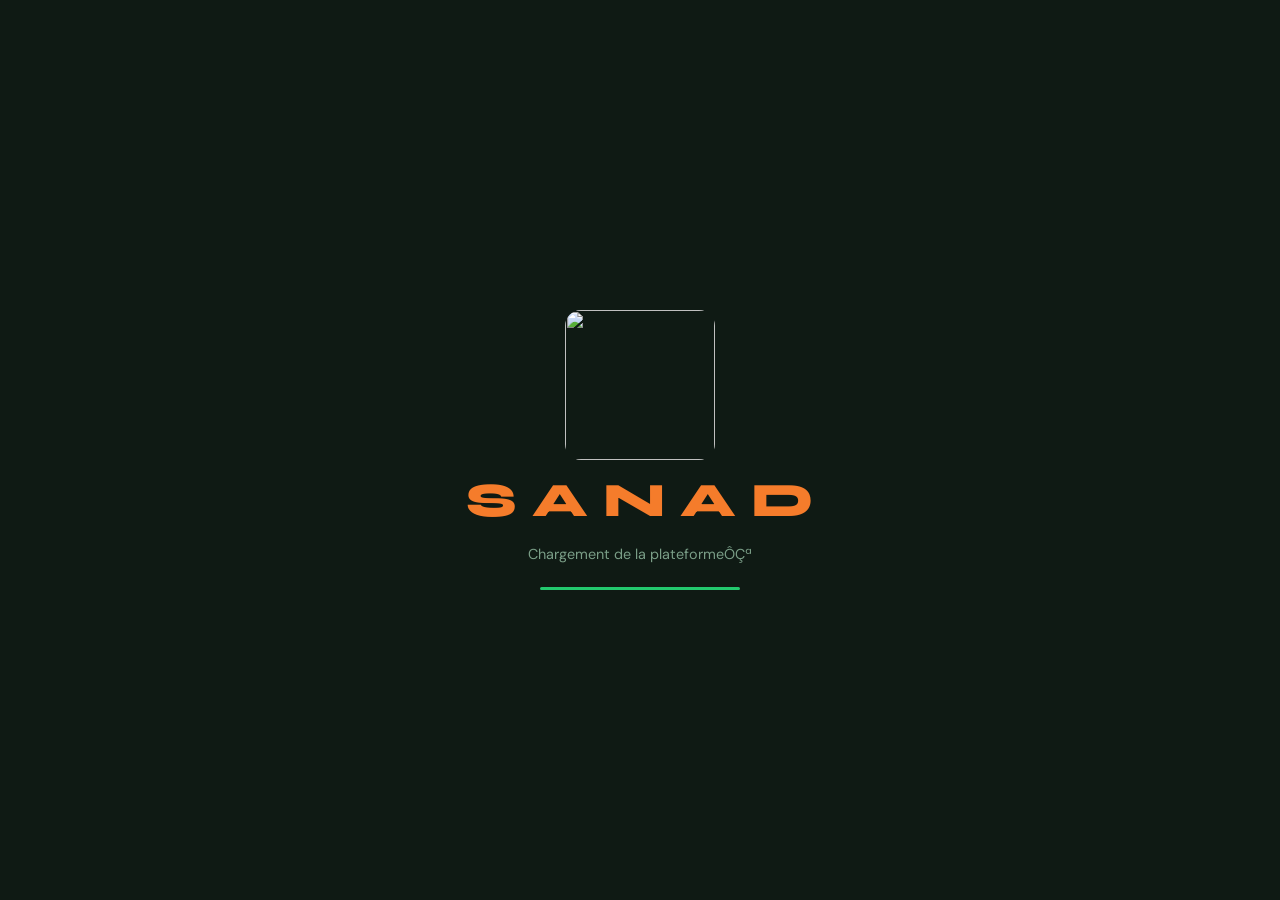
==== commit d5e6f0e6: "Fix layout deformation and JS error on admin-dashboard-layout" ====
--- a/sanad front back/core/templates/index.html
+++ b/sanad front back/core/templates/index.html
@@ -2999,142 +2999,7 @@
             </div>
         </main>
 
-        <!-- ================================================================= -->
-        <!-- REAL WEBPAGE CONTENT (Served by Django)                          -->
-        <!-- ================================================================= -->
-        <main class="main-content-full" id="main-landing-content">
-            <!-- HOME SCREEN -->
-            <div class="api-page" id="page-home">
-                <section class="hero">
-                    <div>
-                        <div class="hero-badge">🌍 Plateforme anti-gaspillage · Oran, Algérie</div>
-                        <h1>Transformez chaque surplus<br>en <em>repas sauvé</em> —<br>en <span class="orange">temps réel</span></h1>
-                        <p>SavePlate connecte les restaurants avec leurs voisins pour éliminer le gaspillage alimentaire. Chaque transaction compte, chaque kilo est mesuré.</p>
-                        <div class="hero-cta">
-                            <button class="btn btn-primary" style="padding:.85rem 2rem;font-size:1.05rem" onclick="navigateTo('feed')">🍲 Voir les offres</button>
-                            <button class="btn btn-outline" style="padding:.85rem 2rem;font-size:1.05rem" onclick="navigateTo('auth')">Rejoindre la communauté</button>
-                        </div>
-                    </div>
-                </section>
-
-                <div class="impact-strip">
-                    <div class="impact-item">
-                        <span class="impact-num" id="hero-meals">0</span>
-                        <span class="impact-label">Repas sauvés <span class="live-dot"></span></span>
-                    </div>
-                    <div class="impact-item">
-                        <span class="impact-num" id="hero-co2">0</span>
-                        <span class="impact-label">kg CO₂ évités</span>
-                    </div>
-                    <div class="impact-item">
-                        <span class="impact-num" id="hero-water">0</span>
-                        <span class="impact-label">Litres d'eau sauvés</span>
-                    </div>
-                    <div class="impact-item">
-                        <span class="impact-num" id="hero-kg">0</span>
-                        <span class="impact-label">kg de nourriture redirigés</span>
-                    </div>
-                </div>
-            </div>
-
-            <!-- FEED SCREEN -->
-            <div class="api-page" id="page-feed" style="display:none;">
-                <div class="section-header">
-                    <h3>🍲 Offres de surplus disponibles</h3>
-                    <span class="badge badge-success" id="api-feed-badge">Chargement...</span>
-                </div>
-                <div class="filter-tabs-bar" id="api-category-filter-bar"></div>
-                <div class="offers-feed-grid" id="api-feed-grid"></div>
-            </div>
-
-            <!-- MAP SCREEN -->
-            <div class="api-page" id="page-map" style="display:none;">
-                <div class="section-header">
-                    <h3>📍 Carte géographique interactive</h3>
-                </div>
-                <div class="map-wrapper-card">
-                    <div id="api-map-container" class="leaflet-container"></div>
-                </div>
-            </div>
-
-            <!-- LEADERBOARD SCREEN -->
-            <div class="api-page" id="page-ranks" style="display:none;">
-                <div class="section-header">
-                    <h3>🏆 Classement des restaurants solidaires</h3>
-                </div>
-                <div class="card" style="margin-top: 15px;">
-                    <div id="api-ranks-list"></div>
-                </div>
-            </div>
-
-            <!-- AUTHENTICATION FORM SCREEN -->
-            <div class="api-page" id="page-auth" style="display:none;">
-                <div class="form-card">
-                    <div class="form-title" id="auth-title" style="font-family:var(--font-heading);font-size:1.35rem;font-weight:700;text-align:center;margin-bottom:1.5rem;">Bienvenue sur SavePlate 🍃</div>
-                    <div class="form-tabs">
-                        <div class="form-tab active" id="tab-login" onclick="switchAuthTab('login')">Se connecter</div>
-                        <div class="form-tab" id="tab-register" onclick="switchAuthTab('register')">S'inscrire</div>
-                    </div>
-
-                    <!-- Login -->
-                    <div id="auth-login-box">
-                        <div class="form-group">
-                            <label>Nom d'utilisateur</label>
-                            <input type="text" id="login-username" placeholder="demo_restaurant">
-                        </div>
-                        <div class="form-group" style="margin-top:10px;">
-                            <label>Mot de passe</label>
-                            <input type="password" id="login-password" placeholder="••••••••">
-                        </div>
-                        <div id="login-error" class="form-error" style="display:none"></div>
-                        <button class="btn btn-primary" style="width:100%;margin-top:15px;padding:10px;justify-content:center;" onclick="doLogin()">Se connecter</button>
-                    </div>
-
-                    <!-- Register -->
-                    <div id="auth-register-box" style="display:none;">
-                        <div class="form-tabs" style="margin-bottom:1rem; padding: 2px;">
-                            <div class="form-tab active" id="role-consumer" onclick="switchRole('consumer')">🧑 Client</div>
-                            <div class="form-tab" id="role-restaurant" onclick="switchRole('restaurant')">🏪 Commerce</div>
-                        </div>
-                        <div class="form-group">
-                            <label>Nom d'utilisateur</label>
-                            <input type="text" id="reg-username">
-                        </div>
-                        <div class="form-group" style="margin-top:10px;">
-                            <label>Email</label>
-                            <input type="email" id="reg-email">
-                        </div>
-                        <div class="form-group" style="margin-top:10px;">
-                            <label>Mot de passe</label>
-                            <input type="password" id="reg-password">
-                        </div>
-                        <div id="restaurant-fields" style="display:none; margin-top:10px;">
-                            <div class="form-group">
-                                <label>Nom du commerce</label>
-                                <input type="text" id="reg-resto-name">
-                            </div>
-                            <div class="form-group" style="margin-top:10px;">
-                                <label>Adresse</label>
-                                <input type="text" id="reg-address">
-                            </div>
-                            <div class="form-group" style="margin-top:10px;">
-                                <label>Type de cuisine</label>
-                                <select id="reg-cuisine">
-                                    <option value="Boulangerie">Boulangerie</option>
-                                    <option value="Traditionnel">Traditionnel</option>
-                                    <option value="Fast Food">Fast Food</option>
-                                    <option value="Italien">Italien</option>
-                                    <option value="Traiteur">Traiteur</option>
-                                    <option value="Hôtel">Hôtel</option>
-                                </select>
-                            </div>
-                        </div>
-                        <div id="reg-error" class="form-error" style="display:none"></div>
-                        <button class="btn btn-primary" style="width:100%;margin-top:15px;padding:10px;justify-content:center;" onclick="doRegister()">Créer mon compte</button>
-                    </div>
-                </div>
-            </div>
-        </main>
+
     </div>
 
     <!-- MODAL 1: PUBLISH FOR MAGASIN -->
@@ -3403,7 +3268,7 @@
         const classmateDashLayout = document.getElementById('classmate-dashboard-layout');
         if (classmateDashLayout) classmateDashLayout.style.display = 'none';
 
-        const adminDashLayout = document.getElementById('admin-dashboard-layout');
+        const adminDashLayout = document.getElementById('app-layout-container');
         if (adminDashLayout) adminDashLayout.style.display = 'flex';
 
         const appSidebar = document.getElementById('app-sidebar');
@@ -3421,7 +3286,7 @@
         const classmateNav = document.querySelector('nav:not(.nav-bar)');
         if (classmateNav) classmateNav.style.display = 'flex';
 
-        const adminDashLayout = document.getElementById('admin-dashboard-layout');
+        const adminDashLayout = document.getElementById('app-layout-container');
         if (adminDashLayout) adminDashLayout.style.display = 'none';
 
         await seedIfNeeded();
@@ -3467,7 +3332,7 @@
         if (state.user.role === 'admin') {
             // Show Admin Layout
             document.getElementById('classmate-dashboard-layout').style.display = 'none';
-            document.getElementById('admin-dashboard-layout').style.display = 'flex';
+            document.getElementById('app-layout-container').style.display = 'flex';
             document.getElementById('app-sidebar').style.display = 'flex';
 
             document.getElementById('sidebar-menu-admin').style.display = 'block';
@@ -3490,7 +3355,7 @@
             switchSection('admin-overview');
         } else {
             // Show Classmate Dashboard
-            document.getElementById('admin-dashboard-layout').style.display = 'none';
+            document.getElementById('app-layout-container').style.display = 'none';
             document.getElementById('classmate-dashboard-layout').style.display = 'grid';
 
             loadDashboard();
@@ -3513,7 +3378,7 @@
         document.getElementById('page-dashboard').classList.add('active');
 
         document.getElementById('classmate-dashboard-layout').style.display = 'none';
-        document.getElementById('admin-dashboard-layout').style.display = 'flex';
+        document.getElementById('app-layout-container').style.display = 'flex';
         document.getElementById('app-sidebar').style.display = 'flex';
 
         document.getElementById('role-selector-container').style.display = 'flex';
@@ -3526,7 +3391,7 @@
         const classmateNav = document.querySelector('nav:not(.nav-bar)');
         if (classmateNav) classmateNav.style.display = 'flex';
 
-        document.getElementById('admin-dashboard-layout').style.display = 'none';
+        document.getElementById('app-layout-container').style.display = 'none';
         
         stopDemoSimulation();
         showPage('home');
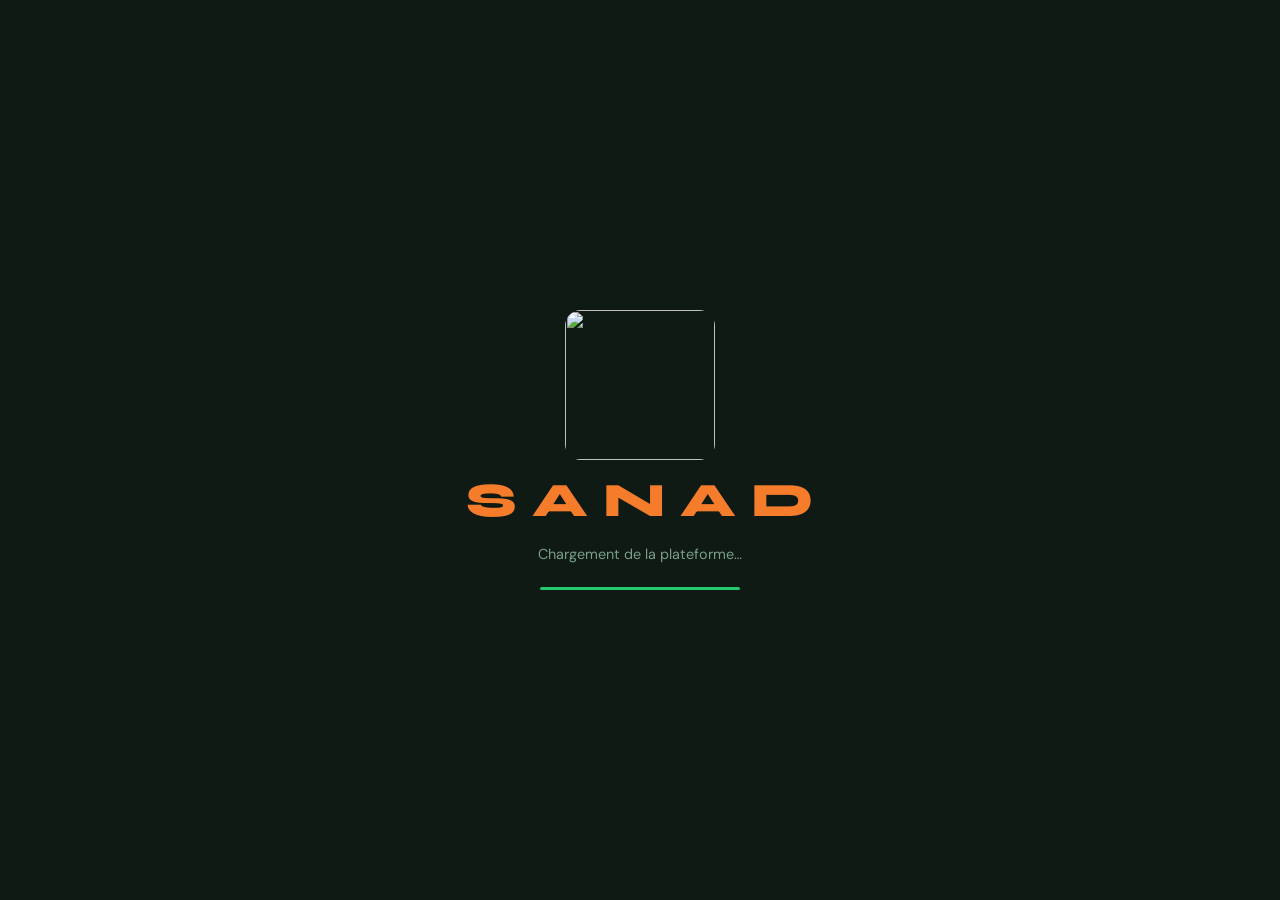
==== commit bdb2bbdb: "Fix file encoding corruption to pure UTF-8 for all text, accents, and icons" ====
--- a/sanad front back/core/templates/index.html
+++ b/sanad front back/core/templates/index.html
@@ -2144,7 +2144,7 @@
   <img src="/static/images/logo.png" style="height:150px;width:150px;object-fit:contain;border-radius:16px;">
   <span style="color:var(--orange)">S A N A D</span>
   </div>
-  <p style="color:var(--text-dim);margin-bottom:1.5rem;font-size:.9rem;">Chargement de la plateformeÔÇª</p>
+  <p style="color:var(--text-dim);margin-bottom:1.5rem;font-size:.9rem;">Chargement de la plateforme…</p>
   <div class="loading-bar"><div class="loading-fill"></div></div>
 </div>
 
@@ -2155,7 +2155,7 @@
 <div class="modal-overlay" id="offer-modal">
   <div class="modal">
     <div class="modal-header">
-      <span class="modal-title" id="modal-offer-title">D├®tail de l'offre</span>
+      <span class="modal-title" id="modal-offer-title">Détail de l'offre</span>
       <button class="modal-close" onclick="closeModal('offer-modal')">Ô£ò</button>
     </div>
     <div id="modal-offer-body"></div>
@@ -2169,9 +2169,9 @@
     <span>SANAD</span>
   </div>
   <div class="nav-links">
-    <button class="nav-link" onclick="showPage('feed')">­ƒù║ Feed</button>
-    <button class="nav-link" onclick="showPage('map-page')">­ƒôì Carte</button>
-    <button class="nav-link" onclick="showPage('leaderboard-page')">­ƒÅå Classement</button>
+    <button class="nav-link" onclick="showPage('feed')">🗺 Feed</button>
+    <button class="nav-link" onclick="showPage('map-page')">📍 Carte</button>
+    <button class="nav-link" onclick="showPage('leaderboard-page')">🏆 Classement</button>
   </div>
   <div class="nav-actions" id="nav-actions">
     <button class="btn btn-outline" onclick="showPage('auth')">Se connecter</button>
@@ -2185,11 +2185,11 @@
 <div class="page active" id="page-home">
   <section class="hero">
     <div>
-      <div class="hero-badge">­ƒîì Plateforme anti-gaspillage ┬À Oran, Alg├®rie</div>
-      <h1>Transformez chaque surplus<br>en <em>repas sauv├®</em> ÔÇö<br>en <span class="orange">temps r├®el</span></h1>
-      <p>SavePlate connecte les restaurants avec leurs voisins pour ├®liminer le gaspillage alimentaire. Chaque transaction compte, chaque kilo est mesur├®.</p>
+      <div class="hero-badge">🌍 Plateforme anti-gaspillage · Oran, Algérie</div>
+      <h1>Transformez chaque surplus<br>en <em>repas sauvé</em> —<br>en <span class="orange">temps réel</span></h1>
+      <p>SavePlate connecte les restaurants avec leurs voisins pour éliminer le gaspillage alimentaire. Chaque transaction compte, chaque kilo est mesuré.</p>
       <div class="hero-cta">
-        <button class="btn btn-primary" style="padding:.85rem 2rem;font-size:1rem" onclick="showPage('feed')">­ƒì¢ Voir les offres</button>
+        <button class="btn btn-primary" style="padding:.85rem 2rem;font-size:1rem" onclick="showPage('feed')">🍲 Voir les offres</button>
         <button class="btn btn-outline" style="padding:.85rem 2rem;font-size:1rem" onclick="showPage('auth')">Rejoindre maintenant</button>
       </div>
     </div>
@@ -2198,26 +2198,26 @@
   <div class="impact-strip">
     <div class="impact-item">
       <span class="impact-num" id="hero-meals">0</span>
-      <span class="impact-label">Repas sauv├®s <span class="live-dot"></span></span>
+      <span class="impact-label">Repas sauvés <span class="live-dot"></span></span>
     </div>
     <div class="impact-item">
       <span class="impact-num" id="hero-co2">0</span>
-      <span class="impact-label">kg COÔéé ├®vit├®s</span>
+      <span class="impact-label">kg COÔéé évités</span>
     </div>
     <div class="impact-item">
       <span class="impact-num" id="hero-water">0</span>
-      <span class="impact-label">Litres d'eau ├®conomis├®s</span>
+      <span class="impact-label">Litres d'eau économisés</span>
     </div>
     <div class="impact-item">
       <span class="impact-num" id="hero-kg">0</span>
-      <span class="impact-label">kg de nourriture sauv├®s</span>
+      <span class="impact-label">kg de nourriture sauvés</span>
     </div>
   </div>
 
   <div class="section">
     <div class="section-title">Offres du moment <span class="badge" id="active-count">0 actives</span></div>
     <div class="grid" id="home-offers-grid">
-      <div style="color:var(--text-dim);font-size:.9rem;padding:2rem">Chargement des offresÔÇª</div>
+      <div style="color:var(--text-dim);font-size:.9rem;padding:2rem">Chargement des offres…</div>
     </div>
     <div style="text-align:center;margin-top:2rem">
       <button class="btn btn-outline" onclick="showPage('feed')">Voir toutes les offres ÔåÆ</button>
@@ -2228,20 +2228,20 @@
 <!-- FEED -->
 <div class="page" id="page-feed">
   <div class="section">
-    <div class="section-title">­ƒì¢ Offres disponibles <span class="badge" id="feed-count">ÔÇª</span></div>
+    <div class="section-title">🍲 Offres disponibles <span class="badge" id="feed-count">…</span></div>
     <div style="display:flex;gap:1rem;margin-bottom:1.5rem;flex-wrap:wrap">
       <select id="filter-category" class="form-group" style="flex:1;min-width:160px;padding:.6rem 1rem;background:var(--card);border:1px solid var(--border);color:var(--text);border-radius:8px;font-family:'DM Sans',sans-serif" onchange="loadFeed()">
-        <option value="">Toutes cat├®gories</option>
+        <option value="">Toutes catégories</option>
         <option>Traditionnel</option>
         <option>Italien</option>
         <option>Fast Food</option>
         <option>Boulangerie</option>
         <option>Vegetarien</option>
       </select>
-      <button class="btn btn-outline btn-sm" onclick="loadFeed()">­ƒöä Actualiser</button>
+      <button class="btn btn-outline btn-sm" onclick="loadFeed()">🔄 Actualiser</button>
     </div>
     <div class="grid" id="feed-grid">
-      <div style="color:var(--text-dim);padding:2rem">ChargementÔÇª</div>
+      <div style="color:var(--text-dim);padding:2rem">Chargement…</div>
     </div>
   </div>
 </div>
@@ -2249,9 +2249,9 @@
 <!-- MAP -->
 <div class="page" id="page-map-page">
   <div class="section">
-    <div class="section-title">­ƒôì Carte des offres en direct</div>
+    <div class="section-title">📍 Carte des offres en direct</div>
     <div id="map-container"><div id="map"></div></div>
-    <p style="color:var(--text-dim);font-size:.82rem;margin-top:.75rem">Cliquez sur un marqueur pour voir les d├®tails de l'offre.</p>
+    <p style="color:var(--text-dim);font-size:.82rem;margin-top:.75rem">Cliquez sur un marqueur pour voir les détails de l'offre.</p>
   </div>
 </div>
 
@@ -2259,7 +2259,7 @@
 <div class="page" id="page-auth">
   <div class="section" style="padding-top:4rem">
     <div class="form-card">
-      <div class="form-title">Bienvenue sur SavePlate ­ƒìâ</div>
+      <div class="form-title">Bienvenue sur SavePlate 🍃</div>
       <div class="form-tabs">
         <div class="form-tab active" id="tab-login" onclick="switchAuthTab('login')">Se connecter</div>
         <div class="form-tab" id="tab-register" onclick="switchAuthTab('register')">S'inscrire</div>
@@ -2279,7 +2279,7 @@
         <div id="login-error" class="form-error" style="display:none"></div>
         <button class="btn btn-primary" style="width:100%;padding:.85rem;margin-top:.5rem" onclick="doLogin()">Se connecter</button>
         <p style="text-align:center;color:var(--text-dim);font-size:.8rem;margin-top:1rem">
-          D├®mo: <code style="color:var(--green-light)">demo_consumer</code> / <code style="color:var(--green-light)">demo1234</code><br>
+          Démo: <code style="color:var(--green-light)">demo_consumer</code> / <code style="color:var(--green-light)">demo1234</code><br>
           Restaurant: <code style="color:var(--orange)">demo_restaurant</code> / <code style="color:var(--orange)">demo1234</code>
         </p>
       </div>
@@ -2287,8 +2287,8 @@
       <!-- Register -->
       <div id="auth-register" style="display:none">
         <div class="form-tabs" style="margin-bottom:1rem">
-          <div class="form-tab active" id="role-consumer" onclick="switchRole('consumer')">­ƒºæ Consommateur</div>
-          <div class="form-tab" id="role-restaurant" onclick="switchRole('restaurant')">­ƒÅ¬ Restaurant</div>
+          <div class="form-tab active" id="role-consumer" onclick="switchRole('consumer')">🧑 Consommateur</div>
+          <div class="form-tab" id="role-restaurant" onclick="switchRole('restaurant')">🏪 Restaurant</div>
         </div>
         <div class="form-row">
           <div class="form-group"><label>Nom d'utilisateur</label><input type="text" id="reg-username"></div>
@@ -2301,13 +2301,13 @@
           <div class="form-group">
             <label>Type de cuisine</label>
             <select id="reg-cuisine">
-              <option>Alg├®rien</option><option>Traditionnel</option><option>Fast Food</option>
+              <option>Algérien</option><option>Traditionnel</option><option>Fast Food</option>
               <option>Boulangerie</option><option>Italien</option><option>Fusion</option>
             </select>
           </div>
         </div>
         <div id="reg-error" class="form-error" style="display:none"></div>
-        <button class="btn btn-primary" style="width:100%;padding:.85rem;margin-top:.5rem" onclick="doRegister()">Cr├®er mon compte</button>
+        <button class="btn btn-primary" style="width:100%;padding:.85rem;margin-top:.5rem" onclick="doRegister()">Créer mon compte</button>
       </div>
     </div>
   </div>
@@ -2321,7 +2321,7 @@
       <div class="sidebar-title" id="sidebar-user-name">Mon espace</div>
       <div id="sidebar-role-badge" style="font-size:.78rem;color:var(--text-dim);margin-bottom:1.25rem"></div>
       <nav class="sidebar-nav" id="sidebar-nav" style="background:var(--card2);border-radius:10px;padding:.5rem;margin-bottom:.75rem;"></nav>
-      <button class="btn btn-outline btn-sm" style="width:100%; margin-top:.5rem" onclick="doLogout()">Se d├®connecter</button>
+      <button class="btn btn-outline btn-sm" style="width:100%; margin-top:.5rem" onclick="doLogout()">Se déconnecter</button>
     </div>
     <div id="dashboard-content"></div>
   </div>
@@ -3104,10 +3104,10 @@
 <!-- LEADERBOARD -->
 <div class="page" id="page-leaderboard-page">
   <div class="section">
-    <div class="section-title">­ƒÅå Classement des restaurants</div>
+    <div class="section-title">🏆 Classement des restaurants</div>
     <p style="color:var(--text-dim);margin-bottom:1.5rem;font-size:.9rem">Les restaurants qui sauvent le plus de repas cette semaine.</p>
     <div class="table-wrap" id="leaderboard-list">
-      <div style="padding:2rem;color:var(--text-dim)">ChargementÔÇª</div>
+      <div style="padding:2rem;color:var(--text-dim)">Chargement…</div>
     </div>
   </div>
 </div>
